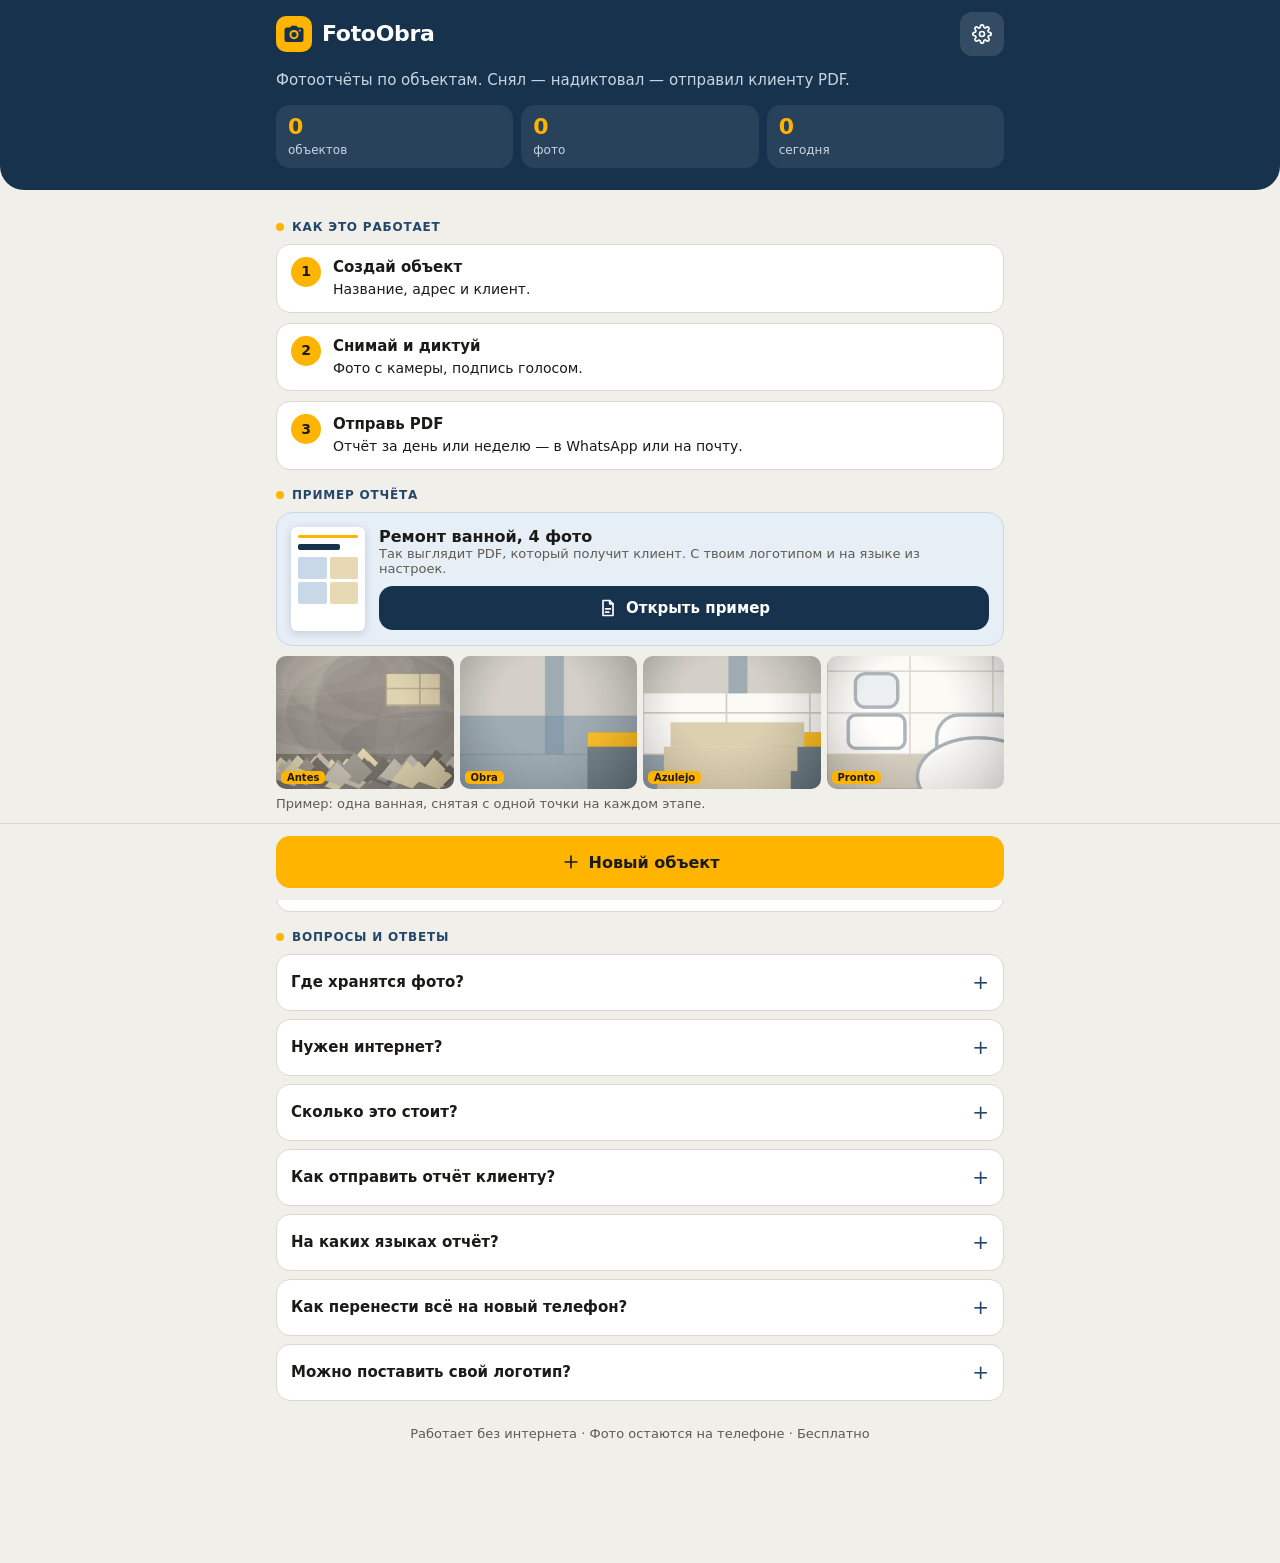
==== index.html @ d9e2152b "Refresh colors, new icon, home help sections, English report - Navy + amber palette; navy header on " ====
<!doctype html>
<html lang="ru">
<head>
<meta charset="utf-8">
<meta name="viewport" content="width=device-width, initial-scale=1, viewport-fit=cover">
<meta name="theme-color" content="#17324D">
<meta name="color-scheme" content="light">
<meta name="apple-mobile-web-app-capable" content="yes">
<meta name="mobile-web-app-capable" content="yes">
<meta name="apple-mobile-web-app-status-bar-style" content="black-translucent">
<meta name="apple-mobile-web-app-title" content="FotoObra">
<link rel="manifest" href="manifest.webmanifest">
<link rel="apple-touch-icon" href="icon-180.png">
<link rel="icon" href="icon-192.png">
<title>FotoObra</title>
<style>
:root{--bg:#F1EFEA;--card:#FFFFFF;--ink:#1B1A17;--muted:#5E5A52;--line:#DDD8CE;--brand:#17324D;--brand2:#22476B;--accent:#FFB400;--accent-ink:#1B1A17;--soft:#FFF4D6;--sky:#E6EEF6;--edge:#B5AD9E}
*{box-sizing:border-box;-webkit-tap-highlight-color:transparent}
html,body{margin:0;background:var(--bg);color:var(--ink);font-family:-apple-system,BlinkMacSystemFont,"Segoe UI",system-ui,sans-serif;-webkit-text-size-adjust:100%}
button{font:inherit;color:inherit;cursor:pointer}
svg{flex-shrink:0}
.top{position:sticky;top:0;z-index:5;background:var(--brand);color:#fff;padding:calc(env(safe-area-inset-top) + 12px) 16px 12px;margin-bottom:12px}
.top-in{display:flex;align-items:center;gap:10px;max-width:728px;margin:0 auto}
.top .icon-btn{background:rgba(255,255,255,.12);color:#fff}
.top .sub{color:#C9D6E3}
.top.flat{margin-bottom:0}
.grow{flex:1;min-width:0}
.logo{width:36px;height:36px;border-radius:10px;background:var(--accent);color:var(--brand);display:flex;align-items:center;justify-content:center}
.icon-btn{width:44px;height:44px;border-radius:12px;border:none;background:var(--card);display:flex;align-items:center;justify-content:center;flex-shrink:0}
.title{font-weight:800;font-size:22px;letter-spacing:-.3px;line-height:1.15;overflow:hidden;text-overflow:ellipsis;white-space:nowrap}
.sub{display:block;font-size:13px;color:var(--muted);overflow:hidden;text-overflow:ellipsis;white-space:nowrap}
.wrap{padding:4px 16px calc(120px + env(safe-area-inset-bottom));max-width:760px;margin:0 auto}
.proj{display:flex;gap:14px;align-items:center;width:100%;padding:12px;background:var(--card);border:1px solid var(--line);border-radius:16px;margin-bottom:12px;text-align:left}
.proj img,.noimg{width:64px;height:64px;border-radius:12px;object-fit:cover;flex-shrink:0;background:var(--sky);display:flex;align-items:center;justify-content:center;color:var(--brand2)}
.pname{display:block;font-size:17px;font-weight:700;margin-bottom:2px;overflow:hidden;text-overflow:ellipsis;white-space:nowrap}
.empty{text-align:center;padding:48px 16px;color:var(--muted);line-height:1.5}
.empty b{display:block;color:var(--ink);font-size:18px;margin-bottom:6px}
.bar{position:fixed;left:0;right:0;bottom:0;z-index:6;background:var(--bg);border-top:1px solid var(--line);padding:12px 16px calc(12px + env(safe-area-inset-bottom))}
.bar-in{display:flex;gap:10px;max-width:728px;margin:0 auto}
.btn{height:52px;border-radius:14px;border:none;font-size:16px;font-weight:600;display:flex;align-items:center;justify-content:center;gap:8px;padding:0 14px;flex:1;white-space:nowrap}
.btn.primary{background:var(--accent);color:var(--accent-ink)}
.btn.dark{background:var(--brand);color:#fff}
.btn.ghost{background:transparent;border:1.5px solid var(--edge)}
.btn.danger{background:transparent;border:1.5px solid #DC2626;color:#B91C1C}
.btn.sq{flex:0 0 52px;padding:0}
.btn:disabled{opacity:.5}
.group-label{display:flex;align-items:center;gap:8px;font-size:12px;font-weight:700;letter-spacing:.8px;text-transform:uppercase;color:var(--brand2);margin:18px 0 10px}
.group-label::before{content:"";width:8px;height:8px;border-radius:50%;background:var(--accent)}
.grid{display:grid;grid-template-columns:repeat(2,minmax(0,1fr));gap:10px}
@media(min-width:600px){.grid{grid-template-columns:repeat(3,minmax(0,1fr))}}
.ph{position:relative;display:flex;flex-direction:column;padding:0;text-align:left;background:var(--card);border:1px solid var(--line);border-radius:14px;overflow:hidden}
.ph img{width:100%;aspect-ratio:4/3;object-fit:cover;display:block;background:#CFC8BB}
.ph .cap{padding:8px 10px 0;margin-bottom:10px;font-size:13px;line-height:1.35;display:-webkit-box;-webkit-line-clamp:3;-webkit-box-orient:vertical;overflow:hidden}
.ph .cap.none{color:var(--muted)}
.time{position:absolute;left:8px;top:8px;font-size:11px;font-weight:600;padding:2px 7px;border-radius:6px;background:rgba(23,50,77,.85);color:#fff}
.pick .tick{position:absolute;right:8px;top:8px;width:28px;height:28px;border-radius:50%;background:var(--accent);color:var(--accent-ink);display:flex;align-items:center;justify-content:center;border:2px solid #fff}
.pick.off img{opacity:.35}
.pick.off .tick{background:rgba(255,255,255,.92);color:transparent;border-color:var(--edge)}
.field{display:flex;flex-direction:column;gap:6px;margin-bottom:14px}
label{font-size:13px;font-weight:600;color:var(--muted)}
input[type=text],input[type=date],textarea,select{font:inherit;font-size:16px;padding:12px 14px;border-radius:12px;border:1px solid var(--line);background:var(--card);color:var(--ink);width:100%;-webkit-appearance:none;appearance:none}
textarea{min-height:92px;resize:vertical;line-height:1.4}
.row{display:flex;gap:8px;align-items:flex-start}
.row>.field{flex:1}
.mic{width:52px;height:52px;border:1.5px solid var(--edge);background:var(--card)}
.mic.rec{background:#DC2626;border-color:#DC2626;color:#fff}
.hint{font-size:13px;color:var(--muted);margin:0;line-height:1.4}
.chips{display:flex;gap:8px;flex-wrap:wrap;margin-bottom:14px}
.chip{height:40px;padding:0 14px;border-radius:999px;border:1.5px solid var(--edge);background:transparent;font-size:14px;font-weight:600}
.chip.on{background:var(--brand);border-color:var(--brand);color:#fff}
.preview-img{width:100%;max-height:52vh;object-fit:contain;border-radius:14px;background:#2B2926;display:block;margin-bottom:16px}
.done{margin-top:16px;padding:14px;border-radius:14px;background:#E7F5E4;font-weight:600;display:flex;gap:8px;align-items:center}
.section{margin-top:30px;padding-top:20px;border-top:1px solid var(--line)}
h2{font-size:18px;margin:0 0 10px}
.logo-prev{max-height:64px;max-width:220px;display:block;margin:4px 0 10px;background:#fff;border-radius:8px;padding:6px;border:1px solid var(--line)}
.btn-row{display:flex;gap:10px;flex-wrap:wrap;margin-bottom:10px}
.btn-row .btn{flex:1 1 150px}
.toast{position:fixed;left:50%;bottom:calc(96px + env(safe-area-inset-bottom));transform:translateX(-50%);background:var(--ink);color:#fff;padding:10px 16px;border-radius:999px;font-size:14px;font-weight:500;z-index:30;opacity:0;transition:opacity .2s;pointer-events:none;max-width:90vw;text-align:center}
.toast.show{opacity:1}
.card{background:var(--card);border:1px solid var(--line);border-radius:14px;padding:14px;margin-bottom:12px;line-height:1.45;font-size:14px}
.card.note{background:var(--soft);border-color:#F2DA94}
.proj{border-left:4px solid var(--accent)}
.hero-band{background:var(--brand);color:#fff;padding:2px 16px 22px;border-radius:0 0 24px 24px;margin-bottom:8px}
.hero-band-in{max-width:728px;margin:0 auto}
.hero-band p{margin:0 0 14px;color:#C9D6E3;font-size:15px;line-height:1.4}
.stats{display:grid;grid-template-columns:repeat(3,minmax(0,1fr));gap:8px}
.stat{background:rgba(255,255,255,.08);border-radius:14px;padding:10px 12px}
.stat b{display:block;font-size:22px;font-weight:800;color:var(--accent);line-height:1.1}
.stat span{font-size:12px;color:#C9D6E3}
.steps{display:grid;gap:10px;margin-bottom:6px}
.step{display:flex;gap:12px;align-items:flex-start;background:var(--card);border:1px solid var(--line);border-radius:14px;padding:12px 14px;font-size:14px;line-height:1.4}
.step i{font-style:normal;flex:0 0 30px;height:30px;border-radius:50%;background:var(--accent);color:var(--accent-ink);font-weight:800;display:flex;align-items:center;justify-content:center}
.step b{display:block;font-size:15px;margin-bottom:2px}
.sample{display:flex;gap:14px;align-items:center;background:var(--sky);border:1px solid #C9D8E8;border-radius:16px;padding:14px;margin-bottom:10px}
.sample-page{flex:0 0 74px;height:104px;border-radius:6px;background:#fff;box-shadow:0 2px 8px rgba(23,50,77,.18);padding:8px 7px;display:flex;flex-direction:column;gap:4px}
.sample-page .l{height:3px;background:var(--accent);border-radius:2px;margin-bottom:2px}
.sample-page .t{height:6px;width:70%;background:var(--brand);border-radius:2px}
.sample-page .g{display:grid;grid-template-columns:1fr 1fr;gap:3px;margin-top:3px}
.sample-page .g span{height:22px;border-radius:2px;background:#C9D8E8}
.sample-page .g span:nth-child(2n){background:#E8D9B5}
.sample .btn{height:44px;font-size:15px}
.sample .btn.sq{flex:0 0 44px}
#sampleBtns{display:flex;gap:8px;margin-top:10px}
details.qa{background:var(--card);border:1px solid var(--line);border-radius:14px;margin-bottom:8px;font-size:14px;line-height:1.45}
details.qa summary{list-style:none;cursor:pointer;padding:13px 14px;font-weight:700;font-size:15px;display:flex;gap:10px;align-items:center}
details.qa summary::-webkit-details-marker{display:none}
details.qa summary::after{content:"+";margin-left:auto;font-size:20px;font-weight:500;color:var(--brand2)}
details.qa[open] summary::after{content:"–"}
details.qa .a{padding:0 14px 14px;color:#3D3A34}
details.qa ul{margin:0;padding-left:18px}
details.qa li{margin-bottom:6px}
.tag{display:inline-block;font-size:11px;font-weight:700;padding:2px 8px;border-radius:999px;background:var(--soft);color:#8A5A00;margin-left:6px;vertical-align:middle}
.strip{display:grid;grid-template-columns:repeat(4,minmax(0,1fr));gap:6px;margin-bottom:8px}
.strip figure{margin:0;position:relative}
.strip img{width:100%;aspect-ratio:4/3;object-fit:cover;border-radius:10px;display:block}
.strip figcaption{position:absolute;left:5px;bottom:5px;font-size:10px;font-weight:700;padding:1px 6px;border-radius:5px;background:var(--accent);color:var(--accent-ink)}
.trust{display:flex;flex-wrap:wrap;gap:8px}
.trust span{padding:8px 12px;border-radius:10px;background:var(--card);border:1px solid var(--line);font-weight:700;font-size:14px;color:var(--brand)}
</style>
</head>
<body>
<div id="app"></div>
<input type="file" id="camIn" accept="image/*" capture="environment" hidden>
<input type="file" id="galIn" accept="image/*" multiple hidden>
<input type="file" id="logoIn" accept="image/*" hidden>
<input type="file" id="backupIn" accept=".json,application/json" hidden>
<script>
'use strict';
/* ---------- helpers ---------- */
const $ = s => document.querySelector(s);
const app = $('#app');
const esc = s => String(s ?? '').replace(/[&<>"']/g, c => ({'&':'&amp;','<':'&lt;','>':'&gt;','"':'&quot;',"'":'&#39;'}[c]));
const uid = () => Date.now().toString(36) + Math.random().toString(36).slice(2, 8);
const pad = n => String(n).padStart(2, '0');
const dayKey = ts => { const d = new Date(ts); return d.getFullYear() + '-' + pad(d.getMonth() + 1) + '-' + pad(d.getDate()); };
const fmtDate = ts => { const d = new Date(ts); return pad(d.getDate()) + '.' + pad(d.getMonth() + 1) + '.' + d.getFullYear(); };
const fmtTime = ts => { const d = new Date(ts); return pad(d.getHours()) + ':' + pad(d.getMinutes()); };
const startOfDay = ts => { const d = new Date(ts); d.setHours(0, 0, 0, 0); return d.getTime(); };
const DAY = 86400000;
function relDay(ts) {
  const t = startOfDay(Date.now()), d = startOfDay(ts);
  if (d === t) return 'сегодня';
  if (d === t - DAY) return 'вчера';
  return fmtDate(ts);
}
const mb = n => (n / 1048576).toFixed(n < 10485760 ? 1 : 0) + ' МБ';
const slug = s => String(s).normalize('NFD').replace(/[̀-ͯ]/g, '').replace(/[^A-Za-z0-9А-Яа-яЁёІіЇїЄєҐґ]+/g, '_').replace(/^_|_$/g, '').slice(0, 40) || 'obra';

const I = (d, w = 20) => `<svg width="${w}" height="${w}" viewBox="0 0 24 24" fill="none" stroke="currentColor" stroke-width="2" stroke-linecap="round" stroke-linejoin="round" aria-hidden="true">${d}</svg>`;
const ICON = {
  camera: I('<path d="M4 8h3l2-3h6l2 3h3v11H4z"/><circle cx="12" cy="13" r="3.5"/>'),
  gallery: I('<rect x="3" y="5" width="18" height="14" rx="2"/><circle cx="9" cy="10" r="1.8"/><path d="M21 16l-5-5-8 8"/>'),
  back: I('<path d="M15 6l-6 6 6 6"/>'),
  close: I('<path d="M6 6l12 12M18 6L6 18"/>'),
  gear: I('<circle cx="12" cy="12" r="3"/><path d="M19.4 15a1.7 1.7 0 0 0 .3 1.8l.1.1a2 2 0 1 1-2.8 2.8l-.1-.1a1.7 1.7 0 0 0-1.8-.3 1.7 1.7 0 0 0-1 1.5V21a2 2 0 1 1-4 0v-.1a1.7 1.7 0 0 0-1.1-1.5 1.7 1.7 0 0 0-1.8.3l-.1.1a2 2 0 1 1-2.8-2.8l.1-.1a1.7 1.7 0 0 0 .3-1.8 1.7 1.7 0 0 0-1.5-1H3a2 2 0 1 1 0-4h.1a1.7 1.7 0 0 0 1.5-1.1 1.7 1.7 0 0 0-.3-1.8l-.1-.1a2 2 0 1 1 2.8-2.8l.1.1a1.7 1.7 0 0 0 1.8.3H9a1.7 1.7 0 0 0 1-1.5V3a2 2 0 1 1 4 0v.1a1.7 1.7 0 0 0 1 1.5 1.7 1.7 0 0 0 1.8-.3l.1-.1a2 2 0 1 1 2.8 2.8l-.1.1a1.7 1.7 0 0 0-.3 1.8V9a1.7 1.7 0 0 0 1.5 1H21a2 2 0 1 1 0 4h-.1a1.7 1.7 0 0 0-1.5 1z"/>'),
  file: I('<path d="M14 3H6v18h12V7z"/><path d="M14 3v4h4"/><path d="M9 13h6M9 17h4"/>'),
  mic: I('<rect x="9" y="3" width="6" height="11" rx="3"/><path d="M5 11a7 7 0 0 0 14 0"/><path d="M12 18v3"/>', 22),
  plus: I('<path d="M12 5v14M5 12h14"/>'),
  pencil: I('<path d="M4 20h4L19 9l-4-4L4 16z"/>'),
  trash: I('<path d="M4 7h16M9 7V4h6v3M6 7l1 13h10l1-13"/>'),
  check: I('<path d="M5 12l5 5 9-10"/>', 16),
  share: I('<path d="M12 3v12M7 8l5-5 5 5"/><path d="M5 13v7h14v-7"/>'),
  download: I('<path d="M12 3v12M7 10l5 5 5-5"/><path d="M5 21h14"/>'),
  home: I('<path d="M3 21h18"/><path d="M5 21V10l7-5 7 5v11"/><path d="M10 21v-6h4v6"/>', 24),
  chev: I('<path d="M9 6l6 6-6 6"/>', 18),
  brand: `<svg width="24" height="24" viewBox="0 0 24 24" aria-hidden="true"><path d="M8.2 5.5 9.4 3.8h5.2l1.2 1.7H19a2.5 2.5 0 0 1 2.5 2.5v9.5A2.5 2.5 0 0 1 19 20H5a2.5 2.5 0 0 1-2.5-2.5V8A2.5 2.5 0 0 1 5 5.5z" fill="currentColor"/><circle cx="12" cy="12.6" r="4.6" fill="#FFB400"/><circle cx="12" cy="12.6" r="2.6" fill="currentColor"/><circle cx="17.8" cy="8.6" r="1" fill="#FFB400"/></svg>`
};

let toastT;
function toast(msg) {
  let t = $('.toast');
  if (!t) { t = document.createElement('div'); t.className = 'toast'; t.setAttribute('role', 'status'); document.body.appendChild(t); }
  t.textContent = msg; t.classList.add('show');
  clearTimeout(toastT); toastT = setTimeout(() => t.classList.remove('show'), 2600);
}

/* ---------- storage (IndexedDB, only on this phone) ---------- */
let dbp;
function db() {
  if (!dbp) dbp = new Promise((res, rej) => {
    const r = indexedDB.open('fotoobra', 1);
    r.onupgradeneeded = () => {
      const d = r.result;
      d.createObjectStore('projects', { keyPath: 'id' });
      d.createObjectStore('photos', { keyPath: 'id' }).createIndex('projectId', 'projectId');
      d.createObjectStore('blobs', { keyPath: 'id' });
      d.createObjectStore('kv', { keyPath: 'k' });
    };
    r.onsuccess = () => res(r.result);
    r.onerror = () => rej(r.error);
  });
  return dbp;
}
async function tx(stores, mode, fn) {
  const d = await db();
  return new Promise((res, rej) => {
    const t = d.transaction(stores, mode);
    let out;
    const r = fn(t);
    if (r && 'onsuccess' in r) r.onsuccess = () => { out = r.result; };
    t.oncomplete = () => res(out);
    t.onerror = () => rej(t.error);
    t.onabort = () => rej(t.error || new Error('abort'));
  });
}
const getAll = s => tx(s, 'readonly', t => t.objectStore(s).getAll());
const get = (s, k) => tx(s, 'readonly', t => t.objectStore(s).get(k));
const put = (s, v) => tx(s, 'readwrite', t => t.objectStore(s).put(v));
const byProject = pid => tx('photos', 'readonly', t => t.objectStore('photos').index('projectId').getAll(pid));

const DEFAULTS = { k: 'settings', company: '', line2: '', person: '', logo: null, pdfLang: 'pt', voiceLang: 'ru-RU' };
let settings = { ...DEFAULTS };

const urlCache = new Map();
function thumbUrl(ph) {
  if (!urlCache.has(ph.id)) urlCache.set(ph.id, URL.createObjectURL(new Blob([ph.thumb.buf], { type: ph.thumb.type })));
  return urlCache.get(ph.id);
}
function dropUrl(id) { if (urlCache.has(id)) { URL.revokeObjectURL(urlCache.get(id)); urlCache.delete(id); } }

/* ---------- images ---------- */
async function loadImg(blob) {
  const url = URL.createObjectURL(blob);
  const img = new Image();
  img.src = url;
  try { await img.decode(); } catch (e) { await new Promise((ok, bad) => { img.onload = ok; img.onerror = bad; }); }
  URL.revokeObjectURL(url);
  return img;
}
async function resize(img, max, q, type = 'image/jpeg') {
  let w = img.naturalWidth, h = img.naturalHeight;
  const k = Math.min(1, max / Math.max(w, h));
  w = Math.round(w * k); h = Math.round(h * k);
  const c = document.createElement('canvas'); c.width = w; c.height = h;
  const x = c.getContext('2d');
  if (type === 'image/jpeg') { x.fillStyle = '#fff'; x.fillRect(0, 0, w, h); }
  x.drawImage(img, 0, 0, w, h);
  const b = await new Promise(r => c.toBlob(r, type, q));
  return { buf: await b.arrayBuffer(), type, w, h };
}

/* ---------- voice ---------- */
const SR = window.SpeechRecognition || window.webkitSpeechRecognition;
let rec = null;
const micBtn = id => SR ? `<button class="icon-btn mic" data-act="mic" data-for="${id}" aria-label="Надиктовать">${ICON.mic}</button>` : '';
const micHint = () => SR ? 'Нажми микрофон и скажи, что сделано.' : 'Можно надиктовать через микрофон на клавиатуре.';
function stopMic() { if (rec) { try { rec.stop(); } catch (e) {} } }
function toggleMic(btn) {
  if (rec) { stopMic(); return; }
  const ta = document.getElementById(btn.dataset.for);
  const base = ta.value.trim() ? ta.value.trim() + ' ' : '';
  let fin = '';
  rec = new SR();
  rec.lang = settings.voiceLang; rec.interimResults = true; rec.continuous = false;
  rec.onresult = e => {
    let interim = '';
    for (let i = e.resultIndex; i < e.results.length; i++) {
      const r = e.results[i];
      if (r.isFinal) fin += r[0].transcript; else interim += r[0].transcript;
    }
    ta.value = base + fin + interim;
    ta.dispatchEvent(new Event('input', { bubbles: true }));
  };
  rec.onerror = e => { if (e.error !== 'aborted' && e.error !== 'no-speech') toast('Микрофон: ' + e.error); };
  rec.onend = () => { rec = null; btn.classList.remove('rec'); };
  btn.classList.add('rec');
  try { rec.start(); } catch (e) { rec = null; btn.classList.remove('rec'); toast('Микрофон недоступен'); }
}

/* ---------- navigation ---------- */
const S = { view: 'home', pid: null, photoId: null, queue: [], qi: 0, report: null, backupFile: null };
const VIEWS = {};
async function render(v) { stopMic(); S.view = v; await VIEWS[v](); }
function go(v, p = {}) {
  Object.assign(S, p);
  history.pushState({ v, pid: S.pid, photoId: S.photoId }, '');
  window.scrollTo(0, 0);
  render(v);
}
function replace(v, p = {}) {
  Object.assign(S, p);
  history.replaceState({ v, pid: S.pid, photoId: S.photoId }, '');
  window.scrollTo(0, 0);
  render(v);
}
window.addEventListener('popstate', e => {
  const st = e.state || { v: 'home' };
  S.pid = st.pid ?? null; S.photoId = st.photoId ?? null;
  render(st.v);
});
const topBar = (title, sub, left = 'back', right = '', cls = '') => `
<header class="top ${cls}"><div class="top-in">
  ${left === 'back' ? `<button class="icon-btn" data-act="back" aria-label="Назад">${ICON.back}</button>` : left === 'close' ? `<button class="icon-btn" data-act="back" aria-label="Отмена">${ICON.close}</button>` : left}
  <div class="grow"><div class="title">${esc(title)}</div>${sub ? `<span class="sub">${esc(sub)}</span>` : ''}</div>${right}
</div></header>`;
const bar = inner => `<div class="bar"><div class="bar-in" id="barIn">${inner}</div></div>`;

/* ---------- views ---------- */
/* Companies that agreed to be listed on the home screen. Empty = section hidden. */
const TRUSTED = [];
const TIPS = [
  ['Одна точка — до, во время, после', 'Снимай одно и то же место с одного ракурса на каждом этапе. Клиент сразу видит разницу.'],
  ['Общий план + деталь', 'Сначала вся комната или стена, потом крупно узел: стык, угол, розетку.'],
  ['Скрытые работы — до закрытия', 'Трубы, проводку, гидроизоляцию снимай, пока их не закрыли. Положи рулетку для масштаба.'],
  ['Свет', 'Включи свет в помещении, не снимай против окна. Протри объектив от пыли.'],
  ['Держи телефон горизонтально', 'Такие фото лучше смотрятся в PDF и на экране у клиента.'],
  ['Подпись: что, где, сколько', 'Например: «2-й этаж, ванная: плитка на стенах, 14 м²». Удобно надиктовать голосом.']
];
const FAQ = [
  ['Где хранятся фото?', 'Только на твоём телефоне. Никуда не загружаются, никто, кроме тебя, их не видит.'],
  ['Нужен интернет?', 'Нет. После первого открытия приложение работает офлайн. Интернет нужен только чтобы отправить PDF.'],
  ['Сколько это стоит?', 'Бесплатно. Без аккаунта и без подписки.'],
  ['Как отправить отчёт клиенту?', 'Объект → «Отчёт» → выбери период → «Создать PDF» → «Отправить». Откроется WhatsApp, почта или Drive.'],
  ['На каких языках отчёт?', 'Português, English, Русский, Українська. Меняется в настройках.'],
  ['Как перенести всё на новый телефон?', 'Настройки → «Сделать копию». Сохрани файл в Drive, на новом телефоне — «Восстановить».'],
  ['Можно поставить свой логотип?', 'Да. Настройки → «Логотип». Он будет в шапке каждого отчёта вместе с названием фирмы.']
];
const qa = (q, a, open = false) => `<details class="qa" ${open ? 'open' : ''}><summary>${esc(q)}</summary><div class="a">${a}</div></details>`;

VIEWS.home = async () => {
  const [projects, photos] = await Promise.all([getAll('projects'), getAll('photos')]);
  const st = {};
  const today = startOfDay(Date.now());
  let todayN = 0;
  for (const ph of photos) {
    const s = st[ph.projectId] || (st[ph.projectId] = { n: 0, last: 0, thumb: null });
    s.n++; if (ph.ts >= s.last) { s.last = ph.ts; s.thumb = ph; }
    if (ph.ts >= today) todayN++;
  }
  projects.sort((a, b) => (st[b.id]?.last || b.created) - (st[a.id]?.last || a.created));
  const steps = [['Создай объект', 'Название, адрес и клиент.'], ['Снимай и диктуй', 'Фото с камеры, подпись голосом.'], ['Отправь PDF', 'Отчёт за день или неделю — в WhatsApp или на почту.']];
  app.innerHTML = topBar('FotoObra', '', `<div class="logo">${ICON.brand}</div>`, `<button class="icon-btn" data-act="settings" aria-label="Настройки">${ICON.gear}</button>`, 'flat') + `
<div class="hero-band"><div class="hero-band-in">
  <p>Фотоотчёты по объектам. Снял — надиктовал — отправил клиенту PDF.</p>
  <div class="stats"><div class="stat"><b>${projects.length}</b><span>объектов</span></div><div class="stat"><b>${photos.length}</b><span>фото</span></div><div class="stat"><b>${todayN}</b><span>сегодня</span></div></div>
</div></div>
<main class="wrap">
${projects.length ? `<div class="group-label">Мои объекты</div>` + projects.map(p => {
    const s = st[p.id];
    return `<button class="proj" data-act="open" data-id="${p.id}">
      ${s ? `<img src="${thumbUrl(s.thumb)}" alt="">` : `<span class="noimg">${ICON.home}</span>`}
      <span class="grow"><span class="pname">${esc(p.name)}</span>${p.addr ? `<span class="sub">${esc(p.addr)}</span>` : ''}<span class="sub">${s ? s.n + ' фото · ' + relDay(s.last) : 'Пока без фото'}</span></span>${ICON.chev}</button>`;
  }).join('') : `<div class="group-label">Как это работает</div><div class="steps">${steps.map(([t, d], i) => `<div class="step"><i>${i + 1}</i><span><b>${t}</b>${d}</span></div>`).join('')}</div>`}

  <div class="group-label">Пример отчёта</div>
  <div class="sample">
    <div class="sample-page" aria-hidden="true"><div class="l"></div><div class="t"></div><div class="g"><span></span><span></span><span></span><span></span></div></div>
    <div class="grow"><b>Ремонт ванной, 4 фото</b><span class="sub" style="white-space:normal">Так выглядит PDF, который получит клиент. С твоим логотипом и на языке из настроек.</span>
      <div id="sampleBtns"><button class="btn dark" data-act="sample">${ICON.file} Открыть пример</button></div></div>
  </div>

  <div class="strip">${sampleThumbs().map((u, i) => `<figure><img src="${u}" alt=""><figcaption>${esc((SAMPLE[settings.pdfLang] || SAMPLE.ru).stages[i])}</figcaption></figure>`).join('')}</div>
  <p class="hint" style="margin:-2px 0 0">Пример: одна ванная, снятая с одной точки на каждом этапе.</p>

  <div class="group-label">Советы по съёмке</div>
  ${qa('Как снимать, чтобы отчёт выглядел профессионально', `<ul>${TIPS.map(([t, d]) => `<li><b>${t}.</b> ${d}</li>`).join('')}</ul>`)}

  <div class="group-label">Вопросы и ответы</div>
  ${FAQ.map(([q, a]) => qa(q, esc(a))).join('')}

  ${TRUSTED.length ? `<div class="group-label">Работают с FotoObra</div><div class="trust">${TRUSTED.map(n => `<span>${esc(n)}</span>`).join('')}</div>` : ''}
  <p class="hint" style="margin-top:24px;text-align:center">Работает без интернета · Фото остаются на телефоне · Бесплатно</p>
</main>` + bar(`<button class="btn primary" data-act="newProject">${ICON.plus} Новый объект</button>`);
};

VIEWS.projectForm = async () => {
  const p = S.pid ? await get('projects', S.pid) : null;
  app.innerHTML = topBar(p ? 'Изменить объект' : 'Новый объект', '', 'close') + `
<main class="wrap">
  <div class="field"><label for="pfName">Название</label><input type="text" id="pfName" value="${esc(p?.name)}" placeholder="Например: Moradia Estoril" autocomplete="off"></div>
  <div class="field"><label for="pfAddr">Адрес</label><input type="text" id="pfAddr" value="${esc(p?.addr)}" placeholder="Улица, город" autocomplete="off"></div>
  <div class="field"><label for="pfClient">Клиент</label><input type="text" id="pfClient" value="${esc(p?.client)}" placeholder="Имя или компания" autocomplete="off"></div>
  ${p ? `<div class="section"><button class="btn danger" data-act="deleteProject">${ICON.trash} Удалить объект и все фото</button></div>` : ''}
</main>` + bar(`<button class="btn primary" data-act="saveProject">${ICON.check} Сохранить</button>`);
  if (!p) setTimeout(() => $('#pfName')?.focus(), 50);
};

VIEWS.project = async () => {
  const p = await get('projects', S.pid);
  if (!p) return replace('home', { pid: null });
  const photos = (await byProject(p.id)).sort((a, b) => b.ts - a.ts);
  const groups = [];
  for (const ph of photos) {
    const k = dayKey(ph.ts);
    if (!groups.length || groups[groups.length - 1].k !== k) groups.push({ k, ts: ph.ts, items: [] });
    groups[groups.length - 1].items.push(ph);
  }
  const label = ts => { const r = relDay(ts); return r === 'сегодня' ? 'Сегодня' : r === 'вчера' ? 'Вчера' : r; };
  app.innerHTML = topBar(p.name, [p.addr, photos.length + ' фото'].filter(Boolean).join(' · '), 'back', `<button class="icon-btn" data-act="editProject" aria-label="Изменить объект">${ICON.pencil}</button>`) + `
<main class="wrap">
${photos.length ? groups.map(g => `<div class="group-label">${esc(label(g.ts))}</div><div class="grid">${g.items.map(ph => `
  <button class="ph" data-act="photo" data-id="${ph.id}"><img src="${thumbUrl(ph)}" alt="" loading="lazy"><span class="time">${fmtTime(ph.ts)}</span>
  <span class="cap ${ph.caption ? '' : 'none'}">${esc(ph.caption || 'Без подписи')}</span></button>`).join('')}</div>`).join('')
    : `<div class="empty"><b>Фото пока нет</b>Нажми «Снять», сфотографируй работу и надиктуй, что сделано.</div>`}
</main>` + bar(`
  <button class="btn primary" data-act="cam">${ICON.camera} Снять</button>
  <button class="btn ghost sq" data-act="gal" aria-label="Добавить из галереи">${ICON.gallery}</button>
  <button class="btn dark" data-act="report">${ICON.file} Отчёт</button>`);
};

VIEWS.add = async () => {
  const f = S.queue[S.qi];
  if (!f) return replace('project');
  if (S.addUrl) URL.revokeObjectURL(S.addUrl);
  S.addUrl = URL.createObjectURL(f);
  const many = S.queue.length > 1;
  app.innerHTML = topBar('Новое фото', many ? `${S.qi + 1} из ${S.queue.length}` : '', 'close') + `
<main class="wrap">
  <img class="preview-img" src="${S.addUrl}" alt="Снятое фото">
  <div class="row"><div class="field"><label for="cap">Подпись</label><textarea id="cap" placeholder="Что сделано? Например: штукатурка во 2-й комнате готова"></textarea></div>${SR ? `<div style="padding-top:25px">${micBtn('cap')}</div>` : ''}</div>
  <p class="hint">${micHint()}</p>
</main>` + bar(`${many ? `<button class="btn ghost" data-act="skip">Пропустить</button>` : ''}<button class="btn primary" data-act="savePhoto">${ICON.check} Сохранить</button>`);
};

VIEWS.photo = async () => {
  const ph = await get('photos', S.photoId);
  if (!ph) return replace('project');
  const full = await get('blobs', ph.id);
  if (S.viewUrl) URL.revokeObjectURL(S.viewUrl);
  S.viewUrl = full ? URL.createObjectURL(new Blob([full.buf], { type: full.type })) : thumbUrl(ph);
  app.innerHTML = topBar(fmtDate(ph.ts) + ' · ' + fmtTime(ph.ts), '') + `
<main class="wrap">
  <img class="preview-img" src="${S.viewUrl}" alt="Фото">
  <div class="row"><div class="field"><label for="cap">Подпись</label><textarea id="cap">${esc(ph.caption)}</textarea></div>${SR ? `<div style="padding-top:25px">${micBtn('cap')}</div>` : ''}</div>
  <p class="hint">${micHint()}</p>
</main>` + bar(`<button class="btn danger sq" data-act="deletePhoto" aria-label="Удалить фото">${ICON.trash}</button><button class="btn primary" data-act="updatePhoto">${ICON.check} Сохранить</button>`);
};

function inRange(ts, R) {
  const t0 = startOfDay(Date.now());
  if (R.range === 'today') return ts >= t0;
  if (R.range === 'week') return ts >= t0 - 6 * DAY;
  if (R.range === 'custom') {
    const a = R.from ? new Date(R.from + 'T00:00').getTime() : 0;
    const b = R.to ? new Date(R.to + 'T00:00').getTime() + DAY : Infinity;
    return ts >= a && ts < b;
  }
  return true;
}
function reportBar() {
  const R = S.report;
  if (R.pdf) {
    const canShare = navigator.canShare && navigator.canShare({ files: [R.pdf] });
    return `${canShare ? `<button class="btn dark" data-act="sharePdf">${ICON.share} Отправить</button>` : ''}<button class="btn ghost" data-act="dlPdf">${ICON.download} Скачать</button>`;
  }
  return `<button class="btn primary" data-act="makePdf" ${R.selCount ? '' : 'disabled'}>${ICON.file} Создать PDF</button>`;
}
VIEWS.report = async () => {
  const p = await get('projects', S.pid);
  if (!p) return replace('home');
  if (!S.report || S.report.pid !== p.id) S.report = { pid: p.id, range: 'today', from: dayKey(Date.now() - 6 * DAY), to: dayKey(Date.now()), excluded: new Set(), summary: '', pdf: null };
  const R = S.report;
  const all = (await byProject(p.id)).sort((a, b) => a.ts - b.ts);
  const list = all.filter(x => inRange(x.ts, R));
  R.selCount = list.filter(x => !R.excluded.has(x.id)).length;
  const chip = (id, t) => `<button class="chip ${R.range === id ? 'on' : ''}" data-act="range" data-range="${id}" aria-pressed="${R.range === id}">${t}</button>`;
  app.innerHTML = topBar('Отчёт', p.name) + `
<main class="wrap">
  <div class="chips">${chip('today', 'Сегодня')}${chip('week', '7 дней')}${chip('all', 'Всё')}${chip('custom', 'Даты')}</div>
  ${R.range === 'custom' ? `<div class="row"><div class="field"><label for="dFrom">С</label><input type="date" id="dFrom" value="${R.from}"></div><div class="field"><label for="dTo">По</label><input type="date" id="dTo" value="${R.to}"></div></div>` : ''}
  <p class="hint" style="margin-bottom:12px">${list.length ? `В отчёте ${R.selCount} из ${list.length} фото. Нажми на фото, чтобы убрать или вернуть.` : 'За этот период фото нет.'}</p>
  <div class="grid">${list.map(x => {
    const off = R.excluded.has(x.id);
    return `<button class="ph pick ${off ? 'off' : ''}" data-act="pick" data-id="${x.id}" aria-pressed="${!off}"><img src="${thumbUrl(x)}" alt="" loading="lazy"><span class="time">${fmtDate(x.ts).slice(0, 5)} ${fmtTime(x.ts)}</span><span class="tick">${ICON.check}</span><span class="cap ${x.caption ? '' : 'none'}">${esc(x.caption || 'Без подписи')}</span></button>`;
  }).join('')}</div>
  <div class="row" style="margin-top:18px"><div class="field"><label for="summary">Кратко за период (по желанию)</label><textarea id="summary" placeholder="Например: закончили штукатурку, завтра начинаем плитку">${esc(R.summary)}</textarea></div>${SR ? `<div style="padding-top:25px">${micBtn('summary')}</div>` : ''}</div>
  ${R.pdf ? `<div class="done">${ICON.check} PDF готов: ${R.pdfPages} стр., ${mb(R.pdf.size)}</div>` : ''}
</main>` + bar(reportBar());
};

VIEWS.settings = async () => {
  const s = settings;
  let logoUrl = '';
  if (s.logo) { if (S.logoUrl) URL.revokeObjectURL(S.logoUrl); S.logoUrl = logoUrl = URL.createObjectURL(new Blob([s.logo.buf], { type: s.logo.type })); }
  let usage = '';
  try { if (navigator.storage?.estimate) { const e = await navigator.storage.estimate(); usage = 'Занято на телефоне: ' + mb(e.usage || 0) + '.'; } } catch (e) {}
  const standalone = matchMedia('(display-mode: standalone)').matches || navigator.standalone;
  const opt = (v, cur, t) => `<option value="${v}" ${v === cur ? 'selected' : ''}>${t}</option>`;
  app.innerHTML = topBar('Настройки', '') + `
<main class="wrap">
  ${standalone ? '' : `<div class="card note"><b>Установи на экран «Домой».</b> iPhone: Safari → «Поделиться» → «На экран Домой». Android: Chrome → меню ⋮ → «Добавить на гл. экран». Открывай приложение с иконки — так фото надёжнее сохраняются.</div>`}
  <h2>Для PDF-отчёта</h2>
  <div class="field"><label for="sCompany">Компания</label><input type="text" id="sCompany" value="${esc(s.company)}" placeholder="Название фирмы"></div>
  <div class="field"><label for="sLine2">Вторая строка</label><input type="text" id="sLine2" value="${esc(s.line2)}" placeholder="NIF, телефон, e-mail"></div>
  <div class="field"><label for="sPerson">Ответственный</label><input type="text" id="sPerson" value="${esc(s.person)}" placeholder="Твоё имя"></div>
  <div class="field"><label>Логотип</label>${logoUrl ? `<img class="logo-prev" src="${logoUrl}" alt="Логотип">` : ''}
    <div class="btn-row"><button class="btn ghost" data-act="logo">${ICON.gallery} ${s.logo ? 'Заменить' : 'Загрузить'}</button>${s.logo ? `<button class="btn ghost" data-act="logoDel">${ICON.trash} Убрать</button>` : ''}</div></div>
  <div class="row"><div class="field"><label for="sPdfLang">Язык отчёта</label><select id="sPdfLang">${opt('pt', s.pdfLang, 'Português')}${opt('ru', s.pdfLang, 'Русский')}${opt('uk', s.pdfLang, 'Українська')}${opt('en', s.pdfLang, 'English')}</select></div>
  <div class="field"><label for="sVoice">Язык диктовки</label><select id="sVoice">${opt('ru-RU', s.voiceLang, 'Русский')}${opt('pt-PT', s.voiceLang, 'Português')}${opt('uk-UA', s.voiceLang, 'Українська')}${opt('en-GB', s.voiceLang, 'English')}</select></div></div>
  <button class="btn primary" data-act="saveSettings" style="width:100%">${ICON.check} Сохранить настройки</button>

  <div class="section">
    <h2>Резервная копия</h2>
    <p class="hint" style="margin-bottom:12px">Всё хранится только в этом телефоне. Раз в неделю делай копию и сохраняй её в Google Drive или на компьютер. ${usage}</p>
    <div class="btn-row"><button class="btn dark" data-act="backup">${ICON.download} Сделать копию</button><button class="btn ghost" data-act="restore">${ICON.share} Восстановить</button></div>
    ${S.backupFile ? `<div class="done">${ICON.check} Копия готова, ${mb(S.backupFile.size)}</div><div class="btn-row" style="margin-top:10px">${navigator.canShare && navigator.canShare({ files: [S.backupFile] }) ? `<button class="btn dark" data-act="shareBackup">${ICON.share} Отправить / сохранить</button>` : ''}<button class="btn ghost" data-act="dlBackup">${ICON.download} Скачать</button></div>` : ''}
  </div>
  <p class="hint" style="margin-top:24px">FotoObra 1.0 · работает без интернета, без аккаунта и без подписки.</p>
</main>`;
};

/* ---------- PDF (drawn on canvas, packed without libraries) ---------- */
const LBL = {
  pt: { title: 'Relatório de obra', client: 'Cliente', period: 'Período', person: 'Responsável', date: 'Data', summary: 'Resumo', page: 'Página', of: 'de', file: 'Relatorio' },
  ru: { title: 'Отчёт по объекту', client: 'Клиент', period: 'Период', person: 'Ответственный', date: 'Дата', summary: 'Кратко', page: 'Страница', of: 'из', file: 'Otchet' },
  uk: { title: 'Звіт по об’єкту', client: 'Клієнт', period: 'Період', person: 'Відповідальний', date: 'Дата', summary: 'Коротко', page: 'Сторінка', of: 'з', file: 'Zvit' },
  en: { title: 'Site report', client: 'Client', period: 'Period', person: 'Responsible', date: 'Date', summary: 'Summary', page: 'Page', of: 'of', file: 'Report' }
};
function buildPdf(pages) {
  const enc = new TextEncoder(), parts = [], offs = [];
  let len = 0;
  const push = x => { const b = typeof x === 'string' ? enc.encode(x) : new Uint8Array(x); parts.push(b); len += b.length; };
  const obj = (id, body) => { offs[id] = len; push(id + ' 0 obj\n'); body(); push('\nendobj\n'); };
  const PW = 595.28, PH = 841.89, n = pages.length;
  push('%PDF-1.4\n%âãÏÓ\n');
  obj(1, () => push('<< /Type /Catalog /Pages 2 0 R >>'));
  obj(2, () => push(`<< /Type /Pages /Kids [${pages.map((_, i) => (3 + 3 * i) + ' 0 R').join(' ')}] /Count ${n} >>`));
  pages.forEach((p, i) => {
    const pid = 3 + 3 * i, cid = pid + 1, iid = pid + 2;
    obj(pid, () => push(`<< /Type /Page /Parent 2 0 R /MediaBox [0 0 ${PW} ${PH}] /Resources << /XObject << /Im0 ${iid} 0 R >> >> /Contents ${cid} 0 R >>`));
    const cs = `q ${PW} 0 0 ${PH} 0 0 cm /Im0 Do Q`;
    obj(cid, () => { push(`<< /Length ${cs.length} >>\nstream\n`); push(cs); push('\nendstream'); });
    obj(iid, () => { push(`<< /Type /XObject /Subtype /Image /Width ${p.w} /Height ${p.h} /ColorSpace /DeviceRGB /BitsPerComponent 8 /Filter /DCTDecode /Length ${p.buf.byteLength} >>\nstream\n`); push(p.buf); push('\nendstream'); });
  });
  const xref = len, total = 3 + 3 * n;
  let x = `xref\n0 ${total}\n0000000000 65535 f \n`;
  for (let i = 1; i < total; i++) x += String(offs[i]).padStart(10, '0') + ' 00000 n \n';
  push(x);
  push(`trailer\n<< /Size ${total} /Root 1 0 R >>\nstartxref\n${xref}\n%%EOF`);
  return new Blob(parts, { type: 'application/pdf' });
}
async function makeReportPdf(project, photos, summary, cfg = settings) {
  const L = LBL[cfg.pdfLang] || LBL.pt;
  const W = 1240, H = 1754, M = 90, ACC = '#FFB400', BRAND = '#17324D', INK = '#1B1A17', MUT = '#5E5A52';
  const F = (px, w = 400) => `${w} ${px}px -apple-system, BlinkMacSystemFont, "Segoe UI", Roboto, "Helvetica Neue", Arial, sans-serif`;
  const pages = [];
  let c, x, y;
  const newPage = () => {
    c = document.createElement('canvas'); c.width = W; c.height = H;
    x = c.getContext('2d'); x.fillStyle = '#fff'; x.fillRect(0, 0, W, H); x.textBaseline = 'alphabetic';
    pages.push(c); y = M;
    if (pages.length > 1) { x.fillStyle = MUT; x.font = F(22); x.fillText(clip(project.name + ' · ' + L.title, W - 2 * M), M, y + 22); y += 56; }
  };
  const clip = (t, maxW) => { t = String(t); if (x.measureText(t).width <= maxW) return t; while (t.length && x.measureText(t + '…').width > maxW) t = t.slice(0, -1); return t + '…'; };
  const wrap = (text, maxW, maxLines) => {
    const out = [];
    for (const para of String(text).split(/\n/)) {
      let line = '';
      for (const w of para.split(/\s+/).filter(Boolean)) {
        const t = line ? line + ' ' + w : w;
        if (x.measureText(t).width > maxW && line) { out.push(line); line = w; } else line = t;
      }
      if (line) out.push(line);
    }
    if (maxLines && out.length > maxLines) { const o = out.slice(0, maxLines); o[maxLines - 1] = clip(o[maxLines - 1] + '…', maxW); return o; }
    return out.map(l => clip(l, maxW));
  };
  newPage();
  /* header */
  let hx = M;
  if (cfg.logo) {
    try {
      const lg = await loadImg(new Blob([cfg.logo.buf], { type: cfg.logo.type }));
      const s = Math.min(96 / lg.naturalHeight, 240 / lg.naturalWidth);
      const lw = lg.naturalWidth * s, lh = lg.naturalHeight * s;
      x.drawImage(lg, hx, y + (96 - lh) / 2, lw, lh); hx += lw + 26;
    } catch (e) {}
  }
  const dateTxt = fmtDate(Date.now());
  x.font = F(28, 600); const dw = x.measureText(dateTxt).width;
  x.fillStyle = INK; x.font = F(30, 600); x.fillText(clip(cfg.company || '', W - M - hx - dw - 40), hx, y + 42);
  x.fillStyle = MUT; x.font = F(22); x.fillText(clip(cfg.line2 || '', W - M - hx - dw - 40), hx, y + 78);
  x.textAlign = 'right'; x.fillStyle = MUT; x.font = F(22); x.fillText(L.date, W - M, y + 38);
  x.fillStyle = INK; x.font = F(28, 600); x.fillText(dateTxt, W - M, y + 76); x.textAlign = 'left';
  y += 118; x.fillStyle = ACC; x.fillRect(M, y, W - 2 * M, 5); y += 50;
  x.fillStyle = BRAND; x.font = F(58, 800); x.fillText(L.title, M, y + 52); y += 84;
  x.fillStyle = '#3D3A34'; x.font = F(28); x.fillText(clip([project.name, project.addr].filter(Boolean).join(' · '), W - 2 * M), M, y + 28); y += 58;
  /* info boxes */
  const t0 = Math.min(...photos.map(p => p.ts)), t1 = Math.max(...photos.map(p => p.ts));
  const period = dayKey(t0) === dayKey(t1) ? fmtDate(t0) : fmtDate(t0) + ' – ' + fmtDate(t1);
  const boxes = [[L.client, project.client || '—'], [L.period, period], [L.person, cfg.person || '—']];
  const bw = (W - 2 * M - 2 * 24) / 3;
  boxes.forEach(([k, v], i) => {
    const bx = M + i * (bw + 24);
    x.fillStyle = '#EEF3F8'; x.fillRect(bx, y, bw, 104); x.fillStyle = ACC; x.fillRect(bx, y, 6, 104);
    x.fillStyle = MUT; x.font = F(20); x.fillText(k, bx + 22, y + 38);
    x.fillStyle = INK; x.font = F(26, 600); x.fillText(clip(v, bw - 44), bx + 22, y + 78);
  });
  y += 104 + 44;
  /* summary */
  if (summary.trim()) {
    x.fillStyle = MUT; x.font = F(20, 600); x.fillText(L.summary.toUpperCase(), M, y + 20); y += 40;
    x.fillStyle = INK; x.font = F(26);
    for (const line of wrap(summary.trim(), W - 2 * M, 8)) { x.fillText(line, M, y + 28); y += 40; }
    y += 30;
  }
  /* photos, 2 per row */
  const gap = 36, cw = (W - 2 * M - gap) / 2, ih = Math.round(cw * 0.66), capLines = 3, cellH = ih + 24 + capLines * 32 + 20;
  const bottom = H - M - 40;
  let col = 0;
  for (const ph of photos) {
    if (col === 0 && y + cellH > bottom) newPage();
    const cx = M + col * (cw + gap);
    x.fillStyle = '#F2EFEA'; x.fillRect(cx, y, cw, ih);
    try {
      const full = ph.full || await get('blobs', ph.id);
      const img = await loadImg(new Blob([full ? full.buf : ph.thumb.buf], { type: 'image/jpeg' }));
      const s = Math.min(cw / img.naturalWidth, ih / img.naturalHeight);
      const w = img.naturalWidth * s, h = img.naturalHeight * s;
      x.drawImage(img, cx + (cw - w) / 2, y + (ih - h) / 2, w, h);
    } catch (e) {}
    let ty = y + ih + 34;
    x.font = F(22, 700); x.fillStyle = INK;
    const stamp = fmtDate(ph.ts) + ' ' + fmtTime(ph.ts);
    x.fillText(stamp, cx, ty);
    x.font = F(22); x.fillStyle = '#3D3A34';
    for (const line of wrap(ph.caption || '', cw, capLines)) { ty += 32; x.fillText(line, cx, ty); }
    col++; if (col === 2) { col = 0; y += cellH; }
  }
  /* footers */
  pages.forEach((pg, i) => {
    const g = pg.getContext('2d');
    g.fillStyle = '#E5E0D6'; g.fillRect(M, H - M + 6, W - 2 * M, 2);
    g.fillStyle = MUT; g.font = F(20);
    g.fillText(cfg.company || 'FotoObra', M, H - M + 40);
    g.textAlign = 'right'; g.fillText(`${L.page} ${i + 1} ${L.of} ${pages.length}`, W - M, H - M + 40); g.textAlign = 'left';
  });
  const jpgs = [];
  for (const pg of pages) {
    const b = await new Promise(r => pg.toBlob(r, 'image/jpeg', 0.86));
    jpgs.push({ buf: await b.arrayBuffer(), w: W, h: H });
    pg.width = pg.height = 1;
  }
  const name = `${L.file}_${slug(project.name)}_${dayKey(Date.now())}.pdf`;
  return { file: new File([buildPdf(jpgs)], name, { type: 'application/pdf' }), pages: pages.length };
}

/* ---------- sample report (drawn photos, nothing stored) ---------- */
const SAMPLE = {
  ru: { stages: ['До', 'Работа', 'Плитка', 'Готово'], company: 'Ваша компания', line2: 'Телефон · e-mail', person: 'Ваше имя', summary: 'Ванная на 1-м этаже. Демонтаж, выравнивание стен, гидроизоляция и укладка плитки закончены. Сантехника установлена.',
    caps: ['Демонтаж старой плитки в ванной завершён', 'Выровняли стены, нанесли гидроизоляцию по углам и полу', 'Уложили плитку на стены, затирка завтра', 'Ванная готова: затирка, силикон, сантехника установлена'] },
  pt: { stages: ['Antes', 'Obra', 'Azulejo', 'Pronto'], company: 'A sua empresa', line2: 'Telefone · e-mail', person: 'O seu nome', summary: 'Casa de banho do r/c. Demolição, regularização das paredes, impermeabilização e assentamento de azulejo concluídos. Loiças instaladas.',
    caps: ['Demolição do azulejo antigo concluída', 'Paredes regularizadas, impermeabilização nos cantos e no chão', 'Azulejo assente nas paredes, betumação amanhã', 'Casa de banho pronta: betumação, silicone e loiças instaladas'] },
  uk: { stages: ['До', 'Роботи', 'Плитка', 'Готово'], company: 'Ваша компанія', line2: 'Телефон · e-mail', person: 'Ваше ім’я', summary: 'Ванна на 1-му поверсі. Демонтаж, вирівнювання стін, гідроізоляція та укладання плитки завершені. Сантехніку встановлено.',
    caps: ['Демонтаж старої плитки у ванній завершено', 'Вирівняли стіни, нанесли гідроізоляцію в кутах і на підлозі', 'Поклали плитку на стіни, затирка завтра', 'Ванна готова: затирка, силікон, сантехніку встановлено'] },
  en: { stages: ['Before', 'Prep', 'Tiling', 'Done'], company: 'Your company', line2: 'Phone · e-mail', person: 'Your name', summary: 'Ground floor bathroom. Strip-out, wall levelling, waterproofing and tiling finished. Fixtures installed.',
    caps: ['Old bathroom tiles removed', 'Walls levelled, waterproofing on corners and floor', 'Wall tiles laid, grouting tomorrow', 'Bathroom finished: grout, silicone, fixtures installed'] }
};
function drawDemo(stage, W = 1200, H = 900) {
  const c = document.createElement('canvas'); c.width = W; c.height = H;
  const x = c.getContext('2d');
  let seed = 7 + stage * 101;
  const rnd = () => (seed = (seed * 16807) % 2147483647) / 2147483647;
  const fy = H * 0.74; /* floor line */
  const wall = ['#9C978E', '#C9C6BF', '#C9C6BF', '#F4F2EE'][stage];
  x.fillStyle = wall; x.fillRect(0, 0, W, fy);
  x.fillStyle = ['#6E6A62', '#8A9BA8', '#8A9BA8', '#D8D2C6'][stage]; x.fillRect(0, fy, W, H - fy);
  const tiles = (x0, y0, x1, y1, s, col, grout) => {
    x.fillStyle = col; x.fillRect(x0, y0, x1 - x0, y1 - y0);
    x.strokeStyle = grout; x.lineWidth = 3;
    for (let gx = x0; gx <= x1; gx += s) { x.beginPath(); x.moveTo(gx, y0); x.lineTo(gx, y1); x.stroke(); }
    for (let gy = y1; gy >= y0; gy -= s * 0.5) { x.beginPath(); x.moveTo(x0, gy); x.lineTo(x1, gy); x.stroke(); }
  };
  if (stage === 0) {
    for (let i = 0; i < 18; i++) { x.fillStyle = `rgba(${rnd() > .5 ? '70,68,64' : '190,186,178'},${.08 + rnd() * .12})`; x.beginPath(); x.ellipse(rnd() * W, rnd() * fy, 60 + rnd() * 140, 40 + rnd() * 80, 0, 0, 7); x.fill(); }
    tiles(W * 0.62, fy * 0.18, W * 0.92, fy * 0.5, 60, '#D9CBA3', '#A89B78');
    for (let i = 0; i < 60; i++) { x.fillStyle = ['#8C877E', '#5A5650', '#B8B2A6', '#D9CBA3'][i % 4]; const px = rnd() * W, py = fy + 20 + rnd() * (H - fy - 40), r = 8 + rnd() * 26; x.beginPath(); x.moveTo(px, py - r); x.lineTo(px + r, py); x.lineTo(px + r * .3, py + r * .7); x.lineTo(px - r, py + r * .2); x.fill(); }
  }
  if (stage >= 1) {
    x.fillStyle = 'rgba(90,120,150,.55)';
    x.fillRect(0, fy - 70, W, 70); x.fillRect(W * 0.48, 0, 34, fy);
  }
  if (stage === 2) tiles(0, fy * 0.38, W, fy, 150, '#FBFAF8', '#C8C4BC');
  if (stage === 3) {
    tiles(0, 0, W, fy, 150, '#FBFAF8', '#D6D2CA');
    tiles(0, fy, W, H, 200, '#CFC7B8', '#B2AA9A');
    x.fillStyle = '#E8EEF3'; x.strokeStyle = '#9AA6B0'; x.lineWidth = 6;
    x.beginPath(); x.roundRect(W * 0.16, fy * 0.18, W * 0.24, fy * 0.34, 18); x.fill(); x.stroke();
    x.fillStyle = '#FFFFFF'; x.beginPath(); x.roundRect(W * 0.12, fy * 0.6, W * 0.32, 60, 14); x.fill(); x.stroke();
    x.fillStyle = '#FFFFFF'; x.beginPath(); x.roundRect(W * 0.62, fy * 0.6, 150, 220, 40); x.fill(); x.stroke();
    x.beginPath(); x.ellipse(W * 0.62 + 75, fy + 40, 110, 70, 0, 0, 7); x.fill(); x.stroke();
  }
  if (stage === 1 || stage === 2) {
    x.fillStyle = '#5A6B78'; x.fillRect(W * 0.72, fy - 40, 150, 170);
    x.fillStyle = '#FFB400'; x.fillRect(W * 0.72, fy - 40, 150, 26);
  }
  if (stage === 2) {
    x.fillStyle = '#D6C7A4'; for (let i = 0; i < 3; i++) x.fillRect(W * 0.08 + i * 12, fy + 30 - i * 44, 240, 44);
  }
  /* light + vignette so it reads as a photo */
  const g = x.createRadialGradient(W * 0.45, H * 0.35, 80, W * 0.5, H * 0.5, W * 0.75);
  g.addColorStop(0, 'rgba(255,250,235,.18)'); g.addColorStop(1, 'rgba(0,0,0,.32)');
  x.fillStyle = g; x.fillRect(0, 0, W, H);
  return c;
}
async function canvasJpeg(c, q = 0.82) {
  const b = await new Promise(r => c.toBlob(r, 'image/jpeg', q));
  return { buf: await b.arrayBuffer(), type: 'image/jpeg', w: c.width, h: c.height };
}
function sampleThumbs() {
  if (!S.sampleThumbs) S.sampleThumbs = [0, 1, 2, 3].map(i => drawDemo(i, 320, 240).toDataURL('image/jpeg', 0.8));
  return S.sampleThumbs;
}
async function makeSamplePdf() {
  const lang = SAMPLE[settings.pdfLang] ? settings.pdfLang : 'pt';
  const T = SAMPLE[lang];
  const now = Date.now();
  const photos = [];
  for (let i = 0; i < 4; i++) {
    const ts = startOfDay(now) - (3 - i) * 2 * DAY + (9 + i * 2) * 3600000;
    photos.push({ id: 'sample' + i, ts, caption: T.caps[i], full: await canvasJpeg(drawDemo(i)) });
  }
  const cfg = settings.company ? settings : { ...settings, company: T.company, line2: T.line2, person: T.person };
  const project = { name: 'Moradia Estoril', addr: 'Rua das Flores 12, Estoril', client: 'Ana Silva' };
  return (await makeReportPdf(project, photos, T.summary, { ...cfg, pdfLang: lang })).file;
}

function download(file) {
  const a = document.createElement('a');
  a.href = URL.createObjectURL(file); a.download = file.name;
  document.body.appendChild(a); a.click();
  setTimeout(() => { URL.revokeObjectURL(a.href); a.remove(); }, 5000);
}
async function shareFile(file, title) {
  try { await navigator.share({ files: [file], title }); }
  catch (e) { if (e.name !== 'AbortError') download(file); }
}

/* ---------- backup ---------- */
function toB64(buf) {
  const u = new Uint8Array(buf); let s = '';
  for (let i = 0; i < u.length; i += 0x8000) s += String.fromCharCode.apply(null, u.subarray(i, i + 0x8000));
  return btoa(s);
}
function fromB64(b) { const s = atob(b); const u = new Uint8Array(s.length); for (let i = 0; i < s.length; i++) u[i] = s.charCodeAt(i); return u.buffer; }
const packBin = o => o && o.buf ? { type: o.type, w: o.w, h: o.h, b64: toB64(o.buf) } : o;
const unpackBin = o => o && o.b64 ? { type: o.type, w: o.w, h: o.h, buf: fromB64(o.b64) } : o;
async function makeBackup() {
  const [projects, photos, blobs, kv] = await Promise.all([getAll('projects'), getAll('photos'), getAll('blobs'), getAll('kv')]);
  const parts = ['{"app":"fotoobra","v":1,"at":' + JSON.stringify(new Date().toISOString()),
    ',"projects":' + JSON.stringify(projects),
    ',"photos":' + JSON.stringify(photos.map(p => ({ ...p, thumb: packBin(p.thumb) }))),
    ',"kv":' + JSON.stringify(kv.map(k => ({ ...k, logo: packBin(k.logo) }))), ',"blobs":['];
  blobs.forEach((b, i) => parts.push((i ? ',' : '') + JSON.stringify({ id: b.id, ...packBin(b) })));
  parts.push(']}');
  return new File(parts, `fotoobra-backup-${dayKey(Date.now())}.json`, { type: 'application/json' });
}
async function restoreBackup(file) {
  let data;
  try { data = JSON.parse(await file.text()); } catch (e) { return toast('Это не файл копии FotoObra'); }
  if (data.app !== 'fotoobra') return toast('Это не файл копии FotoObra');
  if (!confirm(`Восстановить ${data.projects.length} объектов и ${data.photos.length} фото? Совпадающие записи будут заменены.`)) return;
  await tx(['projects', 'photos', 'blobs', 'kv'], 'readwrite', t => {
    data.projects.forEach(p => t.objectStore('projects').put(p));
    data.photos.forEach(p => t.objectStore('photos').put({ ...p, thumb: unpackBin(p.thumb) }));
    data.blobs.forEach(b => { const u = unpackBin(b); t.objectStore('blobs').put({ id: b.id, buf: u.buf, type: u.type, w: u.w, h: u.h }); });
    data.kv.forEach(k => t.objectStore('kv').put({ ...k, logo: unpackBin(k.logo) }));
  });
  settings = { ...DEFAULTS, ...((await get('kv', 'settings')) || {}) };
  toast('Копия восстановлена');
  replace('home');
}

/* ---------- actions ---------- */
function readSettingsFields() {
  if (!$('#sCompany')) return;
  settings.company = $('#sCompany').value.trim();
  settings.line2 = $('#sLine2').value.trim();
  settings.person = $('#sPerson').value.trim();
  settings.pdfLang = $('#sPdfLang').value;
  settings.voiceLang = $('#sVoice').value;
}
async function busy(btn, text, fn) {
  const old = btn.innerHTML; btn.disabled = true; btn.textContent = text;
  try { await fn(); } catch (e) { console.error(e); toast('Ошибка: ' + (e.message || e)); btn.disabled = false; btn.innerHTML = old; }
}
const ACT = {
  back: () => history.back(),
  settings: () => go('settings'),
  open: b => go('project', { pid: b.dataset.id }),
  newProject: () => go('projectForm', { pid: null }),
  editProject: () => go('projectForm'),
  saveProject: async () => {
    const name = $('#pfName').value.trim();
    if (!name) { $('#pfName').focus(); return toast('Напиши название объекта'); }
    const old = S.pid ? await get('projects', S.pid) : null;
    const p = { ...(old || { id: uid(), created: Date.now() }), name, addr: $('#pfAddr').value.trim(), client: $('#pfClient').value.trim() };
    await put('projects', p);
    if (old) history.back(); else replace('project', { pid: p.id });
  },
  deleteProject: async () => {
    const p = await get('projects', S.pid);
    if (!confirm(`Удалить «${p.name}» и все его фото? Это нельзя отменить.`)) return;
    const photos = await byProject(p.id);
    await tx(['projects', 'photos', 'blobs'], 'readwrite', t => {
      photos.forEach(ph => { t.objectStore('photos').delete(ph.id); t.objectStore('blobs').delete(ph.id); dropUrl(ph.id); });
      t.objectStore('projects').delete(p.id);
    });
    toast('Объект удалён');
    replace('home', { pid: null });
  },
  cam: () => $('#camIn').click(),
  gal: () => $('#galIn').click(),
  photo: b => go('photo', { photoId: b.dataset.id }),
  report: () => { S.report = null; go('report'); },
  mic: b => toggleMic(b),
  skip: () => { S.qi++; S.qi < S.queue.length ? render('add') : history.back(); },
  savePhoto: b => busy(b, 'Сохраняю…', async () => {
    stopMic();
    const f = S.queue[S.qi];
    const img = await loadImg(f);
    const full = await resize(img, 1600, 0.82);
    const thumb = await resize(img, 480, 0.72);
    const id = uid();
    const ts = f.lastModified && f.lastModified <= Date.now() ? f.lastModified : Date.now();
    await tx(['photos', 'blobs'], 'readwrite', t => {
      t.objectStore('photos').put({ id, projectId: S.pid, ts, caption: $('#cap').value.trim(), thumb });
      t.objectStore('blobs').put({ id, ...full });
    });
    try { navigator.storage?.persist?.(); } catch (e) {}
    S.qi++;
    if (S.qi < S.queue.length) { toast('Сохранено'); render('add'); }
    else { S.queue = []; toast('Фото сохранено'); history.back(); }
  }),
  updatePhoto: async () => {
    stopMic();
    const ph = await get('photos', S.photoId);
    ph.caption = $('#cap').value.trim();
    await put('photos', ph);
    toast('Сохранено'); history.back();
  },
  deletePhoto: async () => {
    if (!confirm('Удалить это фото?')) return;
    const id = S.photoId;
    await tx(['photos', 'blobs'], 'readwrite', t => { t.objectStore('photos').delete(id); t.objectStore('blobs').delete(id); });
    dropUrl(id); toast('Фото удалено'); history.back();
  },
  range: b => { const R = S.report; R.range = b.dataset.range; R.pdf = null; render('report'); },
  pick: b => { const R = S.report, id = b.dataset.id; R.excluded.has(id) ? R.excluded.delete(id) : R.excluded.add(id); R.pdf = null; render('report'); },
  makePdf: b => busy(b, 'Создаю PDF…', async () => {
    stopMic();
    const R = S.report;
    const p = await get('projects', S.pid);
    const list = (await byProject(p.id)).sort((a, c) => a.ts - c.ts).filter(x => inRange(x.ts, R) && !R.excluded.has(x.id));
    if (!list.length) return toast('Нет фото для отчёта');
    const out = await makeReportPdf(p, list, R.summary);
    R.pdf = out.file; R.pdfPages = out.pages;
    const y = window.scrollY; await render('report'); window.scrollTo(0, y);
  }),
  sharePdf: async () => { const p = await get('projects', S.pid); shareFile(S.report.pdf, p.name); },
  dlPdf: () => download(S.report.pdf),
  logo: () => { readSettingsFields(); $('#logoIn').click(); },
  logoDel: async () => { readSettingsFields(); settings.logo = null; await put('kv', settings); render('settings'); },
  saveSettings: async () => { readSettingsFields(); await put('kv', settings); toast('Настройки сохранены'); },
  backup: b => busy(b, 'Готовлю копию…', async () => { S.backupFile = await makeBackup(); readSettingsFields(); await render('settings'); window.scrollTo(0, document.body.scrollHeight); }),
  shareBackup: () => shareFile(S.backupFile, 'FotoObra — резервная копия'),
  dlBackup: () => download(S.backupFile),
  restore: () => $('#backupIn').click(),
  sample: b => busy(b, 'Создаю пример…', async () => {
    if (S.sampleUrl) URL.revokeObjectURL(S.sampleUrl);
    S.samplePdf = await makeSamplePdf();
    S.sampleUrl = URL.createObjectURL(S.samplePdf);
    $('#sampleBtns').innerHTML = `<a class="btn dark" href="${S.sampleUrl}" target="_blank" rel="noopener" style="text-decoration:none">${ICON.file} Открыть PDF</a><button class="btn ghost sq" data-act="dlSample" aria-label="Скачать пример">${ICON.download}</button>`;
  }),
  dlSample: () => download(S.samplePdf)
};
app.addEventListener('click', e => {
  const b = e.target.closest('[data-act]');
  if (b && !b.disabled && ACT[b.dataset.act]) ACT[b.dataset.act](b, e);
});
app.addEventListener('input', e => {
  if (e.target.id === 'summary' && S.report) {
    S.report.summary = e.target.value;
    if (S.report.pdf) { S.report.pdf = null; $('.done')?.remove(); $('#barIn').innerHTML = reportBar(); }
  }
});
app.addEventListener('change', e => {
  if ((e.target.id === 'dFrom' || e.target.id === 'dTo') && S.report) {
    S.report[e.target.id === 'dFrom' ? 'from' : 'to'] = e.target.value; S.report.pdf = null; render('report');
  }
});
const onFiles = input => {
  const files = [...input.files]; input.value = '';
  if (files.length) go('add', { queue: files, qi: 0 });
};
$('#camIn').addEventListener('change', e => onFiles(e.target));
$('#galIn').addEventListener('change', e => onFiles(e.target));
$('#logoIn').addEventListener('change', async e => {
  const f = e.target.files[0]; e.target.value = '';
  if (!f) return;
  try { settings.logo = await resize(await loadImg(f), 480, 0.92, 'image/png'); await put('kv', settings); render('settings'); }
  catch (err) { toast('Не получилось открыть картинку'); }
});
$('#backupIn').addEventListener('change', e => { const f = e.target.files[0]; e.target.value = ''; if (f) restoreBackup(f); });

/* ---------- start ---------- */
(async () => {
  try { settings = { ...DEFAULTS, ...((await get('kv', 'settings')) || {}) }; } catch (e) {}
  history.replaceState({ v: 'home' }, '');
  render('home');
  if ('serviceWorker' in navigator && location.protocol === 'https:') navigator.serviceWorker.register('sw.js').catch(() => {});
})();
</script>
</body>
</html>
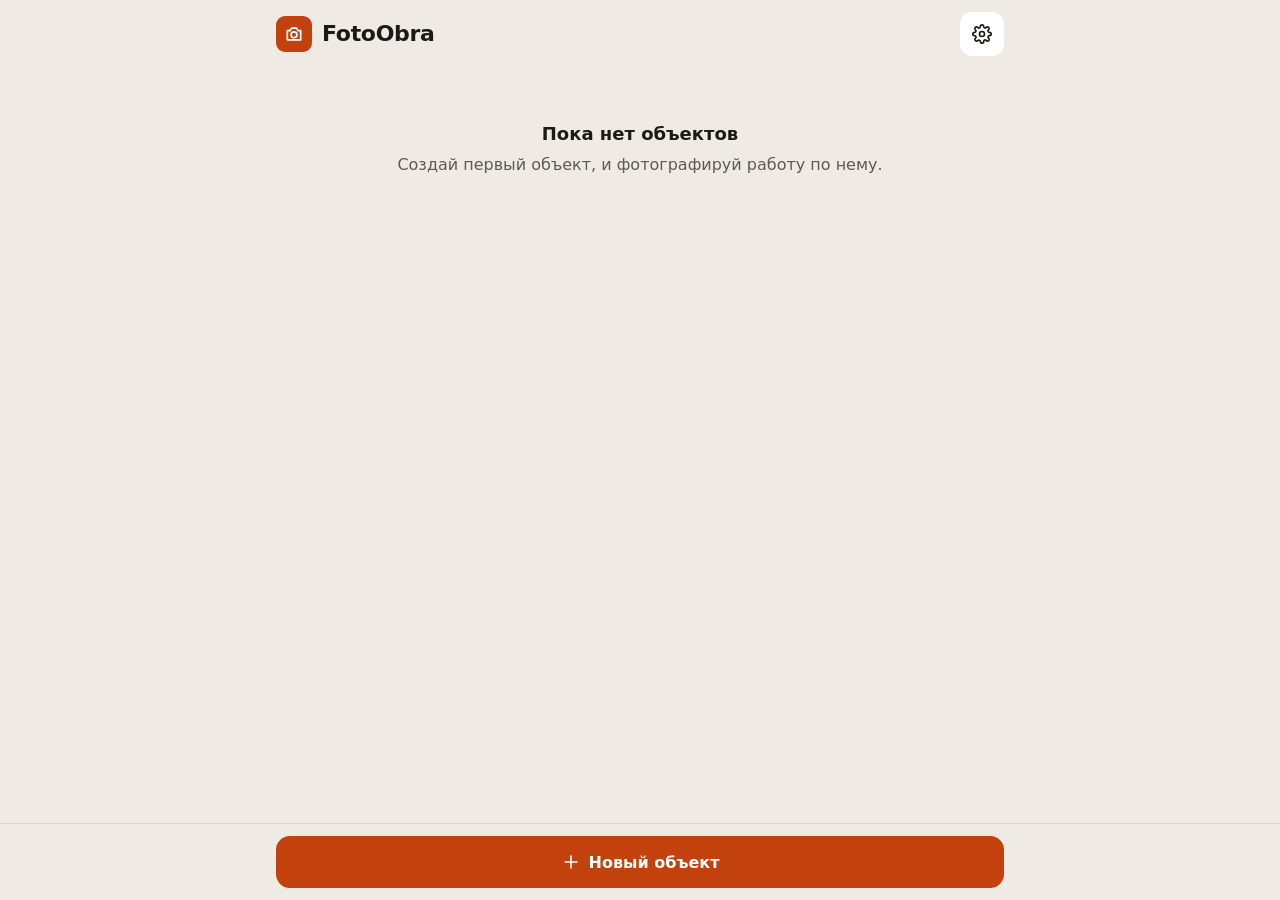
==== commit e153673a: "Revert redesign (colors, icon, home sections, English report) Rolls main back to the previous versio" ====
--- a/index.html
+++ b/index.html
@@ -3,57 +3,52 @@
 <head>
 <meta charset="utf-8">
 <meta name="viewport" content="width=device-width, initial-scale=1, viewport-fit=cover">
-<meta name="theme-color" content="#17324D">
+<meta name="theme-color" content="#EFEBE4">
 <meta name="color-scheme" content="light">
 <meta name="apple-mobile-web-app-capable" content="yes">
 <meta name="mobile-web-app-capable" content="yes">
-<meta name="apple-mobile-web-app-status-bar-style" content="black-translucent">
+<meta name="apple-mobile-web-app-status-bar-style" content="default">
 <meta name="apple-mobile-web-app-title" content="FotoObra">
 <link rel="manifest" href="manifest.webmanifest">
 <link rel="apple-touch-icon" href="icon-180.png">
 <link rel="icon" href="icon-192.png">
 <title>FotoObra</title>
 <style>
-:root{--bg:#F1EFEA;--card:#FFFFFF;--ink:#1B1A17;--muted:#5E5A52;--line:#DDD8CE;--brand:#17324D;--brand2:#22476B;--accent:#FFB400;--accent-ink:#1B1A17;--soft:#FFF4D6;--sky:#E6EEF6;--edge:#B5AD9E}
+:root{--bg:#EFEBE4;--card:#FFFFFF;--ink:#1B1A17;--muted:#5E5A52;--line:#D9D3C8;--accent:#C2410C;--soft:#F3E6DA;--edge:#B5AD9E}
 *{box-sizing:border-box;-webkit-tap-highlight-color:transparent}
 html,body{margin:0;background:var(--bg);color:var(--ink);font-family:-apple-system,BlinkMacSystemFont,"Segoe UI",system-ui,sans-serif;-webkit-text-size-adjust:100%}
 button{font:inherit;color:inherit;cursor:pointer}
 svg{flex-shrink:0}
-.top{position:sticky;top:0;z-index:5;background:var(--brand);color:#fff;padding:calc(env(safe-area-inset-top) + 12px) 16px 12px;margin-bottom:12px}
-.top-in{display:flex;align-items:center;gap:10px;max-width:728px;margin:0 auto}
-.top .icon-btn{background:rgba(255,255,255,.12);color:#fff}
-.top .sub{color:#C9D6E3}
-.top.flat{margin-bottom:0}
+.top{position:sticky;top:0;z-index:5;background:var(--bg);display:flex;align-items:center;gap:10px;padding:calc(env(safe-area-inset-top) + 12px) 16px 12px;max-width:760px;margin:0 auto}
 .grow{flex:1;min-width:0}
-.logo{width:36px;height:36px;border-radius:10px;background:var(--accent);color:var(--brand);display:flex;align-items:center;justify-content:center}
+.logo{width:36px;height:36px;border-radius:9px;background:var(--accent);color:#fff;display:flex;align-items:center;justify-content:center}
 .icon-btn{width:44px;height:44px;border-radius:12px;border:none;background:var(--card);display:flex;align-items:center;justify-content:center;flex-shrink:0}
 .title{font-weight:800;font-size:22px;letter-spacing:-.3px;line-height:1.15;overflow:hidden;text-overflow:ellipsis;white-space:nowrap}
 .sub{display:block;font-size:13px;color:var(--muted);overflow:hidden;text-overflow:ellipsis;white-space:nowrap}
 .wrap{padding:4px 16px calc(120px + env(safe-area-inset-bottom));max-width:760px;margin:0 auto}
 .proj{display:flex;gap:14px;align-items:center;width:100%;padding:12px;background:var(--card);border:1px solid var(--line);border-radius:16px;margin-bottom:12px;text-align:left}
-.proj img,.noimg{width:64px;height:64px;border-radius:12px;object-fit:cover;flex-shrink:0;background:var(--sky);display:flex;align-items:center;justify-content:center;color:var(--brand2)}
+.proj img,.noimg{width:64px;height:64px;border-radius:12px;object-fit:cover;flex-shrink:0;background:#CFC8BB;display:flex;align-items:center;justify-content:center;color:#fff}
 .pname{display:block;font-size:17px;font-weight:700;margin-bottom:2px;overflow:hidden;text-overflow:ellipsis;white-space:nowrap}
 .empty{text-align:center;padding:48px 16px;color:var(--muted);line-height:1.5}
 .empty b{display:block;color:var(--ink);font-size:18px;margin-bottom:6px}
 .bar{position:fixed;left:0;right:0;bottom:0;z-index:6;background:var(--bg);border-top:1px solid var(--line);padding:12px 16px calc(12px + env(safe-area-inset-bottom))}
 .bar-in{display:flex;gap:10px;max-width:728px;margin:0 auto}
 .btn{height:52px;border-radius:14px;border:none;font-size:16px;font-weight:600;display:flex;align-items:center;justify-content:center;gap:8px;padding:0 14px;flex:1;white-space:nowrap}
-.btn.primary{background:var(--accent);color:var(--accent-ink)}
-.btn.dark{background:var(--brand);color:#fff}
+.btn.primary{background:var(--accent);color:#fff}
+.btn.dark{background:var(--ink);color:#fff}
 .btn.ghost{background:transparent;border:1.5px solid var(--edge)}
 .btn.danger{background:transparent;border:1.5px solid #DC2626;color:#B91C1C}
 .btn.sq{flex:0 0 52px;padding:0}
 .btn:disabled{opacity:.5}
-.group-label{display:flex;align-items:center;gap:8px;font-size:12px;font-weight:700;letter-spacing:.8px;text-transform:uppercase;color:var(--brand2);margin:18px 0 10px}
-.group-label::before{content:"";width:8px;height:8px;border-radius:50%;background:var(--accent)}
+.group-label{font-size:12px;font-weight:600;letter-spacing:.8px;text-transform:uppercase;color:var(--muted);margin:18px 0 10px}
 .grid{display:grid;grid-template-columns:repeat(2,minmax(0,1fr));gap:10px}
 @media(min-width:600px){.grid{grid-template-columns:repeat(3,minmax(0,1fr))}}
 .ph{position:relative;display:flex;flex-direction:column;padding:0;text-align:left;background:var(--card);border:1px solid var(--line);border-radius:14px;overflow:hidden}
 .ph img{width:100%;aspect-ratio:4/3;object-fit:cover;display:block;background:#CFC8BB}
 .ph .cap{padding:8px 10px 0;margin-bottom:10px;font-size:13px;line-height:1.35;display:-webkit-box;-webkit-line-clamp:3;-webkit-box-orient:vertical;overflow:hidden}
 .ph .cap.none{color:var(--muted)}
-.time{position:absolute;left:8px;top:8px;font-size:11px;font-weight:600;padding:2px 7px;border-radius:6px;background:rgba(23,50,77,.85);color:#fff}
-.pick .tick{position:absolute;right:8px;top:8px;width:28px;height:28px;border-radius:50%;background:var(--accent);color:var(--accent-ink);display:flex;align-items:center;justify-content:center;border:2px solid #fff}
+.time{position:absolute;left:8px;top:8px;font-size:11px;font-weight:600;padding:2px 7px;border-radius:6px;background:rgba(27,26,23,.75);color:#fff}
+.pick .tick{position:absolute;right:8px;top:8px;width:28px;height:28px;border-radius:50%;background:var(--accent);color:#fff;display:flex;align-items:center;justify-content:center;border:2px solid #fff}
 .pick.off img{opacity:.35}
 .pick.off .tick{background:rgba(255,255,255,.92);color:transparent;border-color:var(--edge)}
 .field{display:flex;flex-direction:column;gap:6px;margin-bottom:14px}
@@ -67,7 +62,7 @@
 .hint{font-size:13px;color:var(--muted);margin:0;line-height:1.4}
 .chips{display:flex;gap:8px;flex-wrap:wrap;margin-bottom:14px}
 .chip{height:40px;padding:0 14px;border-radius:999px;border:1.5px solid var(--edge);background:transparent;font-size:14px;font-weight:600}
-.chip.on{background:var(--brand);border-color:var(--brand);color:#fff}
+.chip.on{background:var(--ink);border-color:var(--ink);color:#fff}
 .preview-img{width:100%;max-height:52vh;object-fit:contain;border-radius:14px;background:#2B2926;display:block;margin-bottom:16px}
 .done{margin-top:16px;padding:14px;border-radius:14px;background:#E7F5E4;font-weight:600;display:flex;gap:8px;align-items:center}
 .section{margin-top:30px;padding-top:20px;border-top:1px solid var(--line)}
@@ -78,44 +73,6 @@
 .toast{position:fixed;left:50%;bottom:calc(96px + env(safe-area-inset-bottom));transform:translateX(-50%);background:var(--ink);color:#fff;padding:10px 16px;border-radius:999px;font-size:14px;font-weight:500;z-index:30;opacity:0;transition:opacity .2s;pointer-events:none;max-width:90vw;text-align:center}
 .toast.show{opacity:1}
 .card{background:var(--card);border:1px solid var(--line);border-radius:14px;padding:14px;margin-bottom:12px;line-height:1.45;font-size:14px}
-.card.note{background:var(--soft);border-color:#F2DA94}
-.proj{border-left:4px solid var(--accent)}
-.hero-band{background:var(--brand);color:#fff;padding:2px 16px 22px;border-radius:0 0 24px 24px;margin-bottom:8px}
-.hero-band-in{max-width:728px;margin:0 auto}
-.hero-band p{margin:0 0 14px;color:#C9D6E3;font-size:15px;line-height:1.4}
-.stats{display:grid;grid-template-columns:repeat(3,minmax(0,1fr));gap:8px}
-.stat{background:rgba(255,255,255,.08);border-radius:14px;padding:10px 12px}
-.stat b{display:block;font-size:22px;font-weight:800;color:var(--accent);line-height:1.1}
-.stat span{font-size:12px;color:#C9D6E3}
-.steps{display:grid;gap:10px;margin-bottom:6px}
-.step{display:flex;gap:12px;align-items:flex-start;background:var(--card);border:1px solid var(--line);border-radius:14px;padding:12px 14px;font-size:14px;line-height:1.4}
-.step i{font-style:normal;flex:0 0 30px;height:30px;border-radius:50%;background:var(--accent);color:var(--accent-ink);font-weight:800;display:flex;align-items:center;justify-content:center}
-.step b{display:block;font-size:15px;margin-bottom:2px}
-.sample{display:flex;gap:14px;align-items:center;background:var(--sky);border:1px solid #C9D8E8;border-radius:16px;padding:14px;margin-bottom:10px}
-.sample-page{flex:0 0 74px;height:104px;border-radius:6px;background:#fff;box-shadow:0 2px 8px rgba(23,50,77,.18);padding:8px 7px;display:flex;flex-direction:column;gap:4px}
-.sample-page .l{height:3px;background:var(--accent);border-radius:2px;margin-bottom:2px}
-.sample-page .t{height:6px;width:70%;background:var(--brand);border-radius:2px}
-.sample-page .g{display:grid;grid-template-columns:1fr 1fr;gap:3px;margin-top:3px}
-.sample-page .g span{height:22px;border-radius:2px;background:#C9D8E8}
-.sample-page .g span:nth-child(2n){background:#E8D9B5}
-.sample .btn{height:44px;font-size:15px}
-.sample .btn.sq{flex:0 0 44px}
-#sampleBtns{display:flex;gap:8px;margin-top:10px}
-details.qa{background:var(--card);border:1px solid var(--line);border-radius:14px;margin-bottom:8px;font-size:14px;line-height:1.45}
-details.qa summary{list-style:none;cursor:pointer;padding:13px 14px;font-weight:700;font-size:15px;display:flex;gap:10px;align-items:center}
-details.qa summary::-webkit-details-marker{display:none}
-details.qa summary::after{content:"+";margin-left:auto;font-size:20px;font-weight:500;color:var(--brand2)}
-details.qa[open] summary::after{content:"–"}
-details.qa .a{padding:0 14px 14px;color:#3D3A34}
-details.qa ul{margin:0;padding-left:18px}
-details.qa li{margin-bottom:6px}
-.tag{display:inline-block;font-size:11px;font-weight:700;padding:2px 8px;border-radius:999px;background:var(--soft);color:#8A5A00;margin-left:6px;vertical-align:middle}
-.strip{display:grid;grid-template-columns:repeat(4,minmax(0,1fr));gap:6px;margin-bottom:8px}
-.strip figure{margin:0;position:relative}
-.strip img{width:100%;aspect-ratio:4/3;object-fit:cover;border-radius:10px;display:block}
-.strip figcaption{position:absolute;left:5px;bottom:5px;font-size:10px;font-weight:700;padding:1px 6px;border-radius:5px;background:var(--accent);color:var(--accent-ink)}
-.trust{display:flex;flex-wrap:wrap;gap:8px}
-.trust span{padding:8px 12px;border-radius:10px;background:var(--card);border:1px solid var(--line);font-weight:700;font-size:14px;color:var(--brand)}
 </style>
 </head>
 <body>
@@ -162,8 +119,7 @@
   share: I('<path d="M12 3v12M7 8l5-5 5 5"/><path d="M5 13v7h14v-7"/>'),
   download: I('<path d="M12 3v12M7 10l5 5 5-5"/><path d="M5 21h14"/>'),
   home: I('<path d="M3 21h18"/><path d="M5 21V10l7-5 7 5v11"/><path d="M10 21v-6h4v6"/>', 24),
-  chev: I('<path d="M9 6l6 6-6 6"/>', 18),
-  brand: `<svg width="24" height="24" viewBox="0 0 24 24" aria-hidden="true"><path d="M8.2 5.5 9.4 3.8h5.2l1.2 1.7H19a2.5 2.5 0 0 1 2.5 2.5v9.5A2.5 2.5 0 0 1 19 20H5a2.5 2.5 0 0 1-2.5-2.5V8A2.5 2.5 0 0 1 5 5.5z" fill="currentColor"/><circle cx="12" cy="12.6" r="4.6" fill="#FFB400"/><circle cx="12" cy="12.6" r="2.6" fill="currentColor"/><circle cx="17.8" cy="8.6" r="1" fill="#FFB400"/></svg>`
+  chev: I('<path d="M9 6l6 6-6 6"/>', 18)
 };
 
 let toastT;
@@ -288,78 +244,30 @@
   S.pid = st.pid ?? null; S.photoId = st.photoId ?? null;
   render(st.v);
 });
-const topBar = (title, sub, left = 'back', right = '', cls = '') => `
-<header class="top ${cls}"><div class="top-in">
+const topBar = (title, sub, left = 'back', right = '') => `
+<header class="top">
   ${left === 'back' ? `<button class="icon-btn" data-act="back" aria-label="Назад">${ICON.back}</button>` : left === 'close' ? `<button class="icon-btn" data-act="back" aria-label="Отмена">${ICON.close}</button>` : left}
   <div class="grow"><div class="title">${esc(title)}</div>${sub ? `<span class="sub">${esc(sub)}</span>` : ''}</div>${right}
-</div></header>`;
+</header>`;
 const bar = inner => `<div class="bar"><div class="bar-in" id="barIn">${inner}</div></div>`;
 
 /* ---------- views ---------- */
-/* Companies that agreed to be listed on the home screen. Empty = section hidden. */
-const TRUSTED = [];
-const TIPS = [
-  ['Одна точка — до, во время, после', 'Снимай одно и то же место с одного ракурса на каждом этапе. Клиент сразу видит разницу.'],
-  ['Общий план + деталь', 'Сначала вся комната или стена, потом крупно узел: стык, угол, розетку.'],
-  ['Скрытые работы — до закрытия', 'Трубы, проводку, гидроизоляцию снимай, пока их не закрыли. Положи рулетку для масштаба.'],
-  ['Свет', 'Включи свет в помещении, не снимай против окна. Протри объектив от пыли.'],
-  ['Держи телефон горизонтально', 'Такие фото лучше смотрятся в PDF и на экране у клиента.'],
-  ['Подпись: что, где, сколько', 'Например: «2-й этаж, ванная: плитка на стенах, 14 м²». Удобно надиктовать голосом.']
-];
-const FAQ = [
-  ['Где хранятся фото?', 'Только на твоём телефоне. Никуда не загружаются, никто, кроме тебя, их не видит.'],
-  ['Нужен интернет?', 'Нет. После первого открытия приложение работает офлайн. Интернет нужен только чтобы отправить PDF.'],
-  ['Сколько это стоит?', 'Бесплатно. Без аккаунта и без подписки.'],
-  ['Как отправить отчёт клиенту?', 'Объект → «Отчёт» → выбери период → «Создать PDF» → «Отправить». Откроется WhatsApp, почта или Drive.'],
-  ['На каких языках отчёт?', 'Português, English, Русский, Українська. Меняется в настройках.'],
-  ['Как перенести всё на новый телефон?', 'Настройки → «Сделать копию». Сохрани файл в Drive, на новом телефоне — «Восстановить».'],
-  ['Можно поставить свой логотип?', 'Да. Настройки → «Логотип». Он будет в шапке каждого отчёта вместе с названием фирмы.']
-];
-const qa = (q, a, open = false) => `<details class="qa" ${open ? 'open' : ''}><summary>${esc(q)}</summary><div class="a">${a}</div></details>`;
-
 VIEWS.home = async () => {
   const [projects, photos] = await Promise.all([getAll('projects'), getAll('photos')]);
   const st = {};
-  const today = startOfDay(Date.now());
-  let todayN = 0;
   for (const ph of photos) {
     const s = st[ph.projectId] || (st[ph.projectId] = { n: 0, last: 0, thumb: null });
     s.n++; if (ph.ts >= s.last) { s.last = ph.ts; s.thumb = ph; }
-    if (ph.ts >= today) todayN++;
   }
   projects.sort((a, b) => (st[b.id]?.last || b.created) - (st[a.id]?.last || a.created));
-  const steps = [['Создай объект', 'Название, адрес и клиент.'], ['Снимай и диктуй', 'Фото с камеры, подпись голосом.'], ['Отправь PDF', 'Отчёт за день или неделю — в WhatsApp или на почту.']];
-  app.innerHTML = topBar('FotoObra', '', `<div class="logo">${ICON.brand}</div>`, `<button class="icon-btn" data-act="settings" aria-label="Настройки">${ICON.gear}</button>`, 'flat') + `
-<div class="hero-band"><div class="hero-band-in">
-  <p>Фотоотчёты по объектам. Снял — надиктовал — отправил клиенту PDF.</p>
-  <div class="stats"><div class="stat"><b>${projects.length}</b><span>объектов</span></div><div class="stat"><b>${photos.length}</b><span>фото</span></div><div class="stat"><b>${todayN}</b><span>сегодня</span></div></div>
-</div></div>
+  app.innerHTML = topBar('FotoObra', '', `<div class="logo">${ICON.camera}</div>`, `<button class="icon-btn" data-act="settings" aria-label="Настройки">${ICON.gear}</button>`) + `
 <main class="wrap">
-${projects.length ? `<div class="group-label">Мои объекты</div>` + projects.map(p => {
+${projects.length ? projects.map(p => {
     const s = st[p.id];
     return `<button class="proj" data-act="open" data-id="${p.id}">
       ${s ? `<img src="${thumbUrl(s.thumb)}" alt="">` : `<span class="noimg">${ICON.home}</span>`}
       <span class="grow"><span class="pname">${esc(p.name)}</span>${p.addr ? `<span class="sub">${esc(p.addr)}</span>` : ''}<span class="sub">${s ? s.n + ' фото · ' + relDay(s.last) : 'Пока без фото'}</span></span>${ICON.chev}</button>`;
-  }).join('') : `<div class="group-label">Как это работает</div><div class="steps">${steps.map(([t, d], i) => `<div class="step"><i>${i + 1}</i><span><b>${t}</b>${d}</span></div>`).join('')}</div>`}
-
-  <div class="group-label">Пример отчёта</div>
-  <div class="sample">
-    <div class="sample-page" aria-hidden="true"><div class="l"></div><div class="t"></div><div class="g"><span></span><span></span><span></span><span></span></div></div>
-    <div class="grow"><b>Ремонт ванной, 4 фото</b><span class="sub" style="white-space:normal">Так выглядит PDF, который получит клиент. С твоим логотипом и на языке из настроек.</span>
-      <div id="sampleBtns"><button class="btn dark" data-act="sample">${ICON.file} Открыть пример</button></div></div>
-  </div>
-
-  <div class="strip">${sampleThumbs().map((u, i) => `<figure><img src="${u}" alt=""><figcaption>${esc((SAMPLE[settings.pdfLang] || SAMPLE.ru).stages[i])}</figcaption></figure>`).join('')}</div>
-  <p class="hint" style="margin:-2px 0 0">Пример: одна ванная, снятая с одной точки на каждом этапе.</p>
-
-  <div class="group-label">Советы по съёмке</div>
-  ${qa('Как снимать, чтобы отчёт выглядел профессионально', `<ul>${TIPS.map(([t, d]) => `<li><b>${t}.</b> ${d}</li>`).join('')}</ul>`)}
-
-  <div class="group-label">Вопросы и ответы</div>
-  ${FAQ.map(([q, a]) => qa(q, esc(a))).join('')}
-
-  ${TRUSTED.length ? `<div class="group-label">Работают с FotoObra</div><div class="trust">${TRUSTED.map(n => `<span>${esc(n)}</span>`).join('')}</div>` : ''}
-  <p class="hint" style="margin-top:24px;text-align:center">Работает без интернета · Фото остаются на телефоне · Бесплатно</p>
+  }).join('') : `<div class="empty"><b>Пока нет объектов</b>Создай первый объект, и фотографируй работу по нему.</div>`}
 </main>` + bar(`<button class="btn primary" data-act="newProject">${ICON.plus} Новый объект</button>`);
 };
 
@@ -478,15 +386,15 @@
   const opt = (v, cur, t) => `<option value="${v}" ${v === cur ? 'selected' : ''}>${t}</option>`;
   app.innerHTML = topBar('Настройки', '') + `
 <main class="wrap">
-  ${standalone ? '' : `<div class="card note"><b>Установи на экран «Домой».</b> iPhone: Safari → «Поделиться» → «На экран Домой». Android: Chrome → меню ⋮ → «Добавить на гл. экран». Открывай приложение с иконки — так фото надёжнее сохраняются.</div>`}
+  ${standalone ? '' : `<div class="card"><b>Установи на экран «Домой».</b> iPhone: Safari → «Поделиться» → «На экран Домой». Android: Chrome → меню ⋮ → «Добавить на гл. экран». Открывай приложение с иконки — так фото надёжнее сохраняются.</div>`}
   <h2>Для PDF-отчёта</h2>
   <div class="field"><label for="sCompany">Компания</label><input type="text" id="sCompany" value="${esc(s.company)}" placeholder="Название фирмы"></div>
   <div class="field"><label for="sLine2">Вторая строка</label><input type="text" id="sLine2" value="${esc(s.line2)}" placeholder="NIF, телефон, e-mail"></div>
   <div class="field"><label for="sPerson">Ответственный</label><input type="text" id="sPerson" value="${esc(s.person)}" placeholder="Твоё имя"></div>
   <div class="field"><label>Логотип</label>${logoUrl ? `<img class="logo-prev" src="${logoUrl}" alt="Логотип">` : ''}
     <div class="btn-row"><button class="btn ghost" data-act="logo">${ICON.gallery} ${s.logo ? 'Заменить' : 'Загрузить'}</button>${s.logo ? `<button class="btn ghost" data-act="logoDel">${ICON.trash} Убрать</button>` : ''}</div></div>
-  <div class="row"><div class="field"><label for="sPdfLang">Язык отчёта</label><select id="sPdfLang">${opt('pt', s.pdfLang, 'Português')}${opt('ru', s.pdfLang, 'Русский')}${opt('uk', s.pdfLang, 'Українська')}${opt('en', s.pdfLang, 'English')}</select></div>
-  <div class="field"><label for="sVoice">Язык диктовки</label><select id="sVoice">${opt('ru-RU', s.voiceLang, 'Русский')}${opt('pt-PT', s.voiceLang, 'Português')}${opt('uk-UA', s.voiceLang, 'Українська')}${opt('en-GB', s.voiceLang, 'English')}</select></div></div>
+  <div class="row"><div class="field"><label for="sPdfLang">Язык отчёта</label><select id="sPdfLang">${opt('pt', s.pdfLang, 'Português')}${opt('ru', s.pdfLang, 'Русский')}${opt('uk', s.pdfLang, 'Українська')}</select></div>
+  <div class="field"><label for="sVoice">Язык диктовки</label><select id="sVoice">${opt('ru-RU', s.voiceLang, 'Русский')}${opt('pt-PT', s.voiceLang, 'Português')}${opt('uk-UA', s.voiceLang, 'Українська')}</select></div></div>
   <button class="btn primary" data-act="saveSettings" style="width:100%">${ICON.check} Сохранить настройки</button>
 
   <div class="section">
@@ -503,8 +411,7 @@
 const LBL = {
   pt: { title: 'Relatório de obra', client: 'Cliente', period: 'Período', person: 'Responsável', date: 'Data', summary: 'Resumo', page: 'Página', of: 'de', file: 'Relatorio' },
   ru: { title: 'Отчёт по объекту', client: 'Клиент', period: 'Период', person: 'Ответственный', date: 'Дата', summary: 'Кратко', page: 'Страница', of: 'из', file: 'Otchet' },
-  uk: { title: 'Звіт по об’єкту', client: 'Клієнт', period: 'Період', person: 'Відповідальний', date: 'Дата', summary: 'Коротко', page: 'Сторінка', of: 'з', file: 'Zvit' },
-  en: { title: 'Site report', client: 'Client', period: 'Period', person: 'Responsible', date: 'Date', summary: 'Summary', page: 'Page', of: 'of', file: 'Report' }
+  uk: { title: 'Звіт по об’єкту', client: 'Клієнт', period: 'Період', person: 'Відповідальний', date: 'Дата', summary: 'Коротко', page: 'Сторінка', of: 'з', file: 'Zvit' }
 };
 function buildPdf(pages) {
   const enc = new TextEncoder(), parts = [], offs = [];
@@ -529,9 +436,9 @@
   push(`trailer\n<< /Size ${total} /Root 1 0 R >>\nstartxref\n${xref}\n%%EOF`);
   return new Blob(parts, { type: 'application/pdf' });
 }
-async function makeReportPdf(project, photos, summary, cfg = settings) {
-  const L = LBL[cfg.pdfLang] || LBL.pt;
-  const W = 1240, H = 1754, M = 90, ACC = '#FFB400', BRAND = '#17324D', INK = '#1B1A17', MUT = '#5E5A52';
+async function makeReportPdf(project, photos, summary) {
+  const L = LBL[settings.pdfLang] || LBL.pt;
+  const W = 1240, H = 1754, M = 90, ACC = '#C2410C', INK = '#1B1A17', MUT = '#5E5A52';
   const F = (px, w = 400) => `${w} ${px}px -apple-system, BlinkMacSystemFont, "Segoe UI", Roboto, "Helvetica Neue", Arial, sans-serif`;
   const pages = [];
   let c, x, y;
@@ -558,9 +465,9 @@
   newPage();
   /* header */
   let hx = M;
-  if (cfg.logo) {
+  if (settings.logo) {
     try {
-      const lg = await loadImg(new Blob([cfg.logo.buf], { type: cfg.logo.type }));
+      const lg = await loadImg(new Blob([settings.logo.buf], { type: settings.logo.type }));
       const s = Math.min(96 / lg.naturalHeight, 240 / lg.naturalWidth);
       const lw = lg.naturalWidth * s, lh = lg.naturalHeight * s;
       x.drawImage(lg, hx, y + (96 - lh) / 2, lw, lh); hx += lw + 26;
@@ -568,21 +475,21 @@
   }
   const dateTxt = fmtDate(Date.now());
   x.font = F(28, 600); const dw = x.measureText(dateTxt).width;
-  x.fillStyle = INK; x.font = F(30, 600); x.fillText(clip(cfg.company || '', W - M - hx - dw - 40), hx, y + 42);
-  x.fillStyle = MUT; x.font = F(22); x.fillText(clip(cfg.line2 || '', W - M - hx - dw - 40), hx, y + 78);
+  x.fillStyle = INK; x.font = F(30, 600); x.fillText(clip(settings.company || '', W - M - hx - dw - 40), hx, y + 42);
+  x.fillStyle = MUT; x.font = F(22); x.fillText(clip(settings.line2 || '', W - M - hx - dw - 40), hx, y + 78);
   x.textAlign = 'right'; x.fillStyle = MUT; x.font = F(22); x.fillText(L.date, W - M, y + 38);
   x.fillStyle = INK; x.font = F(28, 600); x.fillText(dateTxt, W - M, y + 76); x.textAlign = 'left';
   y += 118; x.fillStyle = ACC; x.fillRect(M, y, W - 2 * M, 5); y += 50;
-  x.fillStyle = BRAND; x.font = F(58, 800); x.fillText(L.title, M, y + 52); y += 84;
+  x.fillStyle = INK; x.font = F(58, 800); x.fillText(L.title, M, y + 52); y += 84;
   x.fillStyle = '#3D3A34'; x.font = F(28); x.fillText(clip([project.name, project.addr].filter(Boolean).join(' · '), W - 2 * M), M, y + 28); y += 58;
   /* info boxes */
   const t0 = Math.min(...photos.map(p => p.ts)), t1 = Math.max(...photos.map(p => p.ts));
   const period = dayKey(t0) === dayKey(t1) ? fmtDate(t0) : fmtDate(t0) + ' – ' + fmtDate(t1);
-  const boxes = [[L.client, project.client || '—'], [L.period, period], [L.person, cfg.person || '—']];
+  const boxes = [[L.client, project.client || '—'], [L.period, period], [L.person, settings.person || '—']];
   const bw = (W - 2 * M - 2 * 24) / 3;
   boxes.forEach(([k, v], i) => {
     const bx = M + i * (bw + 24);
-    x.fillStyle = '#EEF3F8'; x.fillRect(bx, y, bw, 104); x.fillStyle = ACC; x.fillRect(bx, y, 6, 104);
+    x.fillStyle = '#F5F2EC'; x.fillRect(bx, y, bw, 104);
     x.fillStyle = MUT; x.font = F(20); x.fillText(k, bx + 22, y + 38);
     x.fillStyle = INK; x.font = F(26, 600); x.fillText(clip(v, bw - 44), bx + 22, y + 78);
   });
@@ -603,7 +510,7 @@
     const cx = M + col * (cw + gap);
     x.fillStyle = '#F2EFEA'; x.fillRect(cx, y, cw, ih);
     try {
-      const full = ph.full || await get('blobs', ph.id);
+      const full = await get('blobs', ph.id);
       const img = await loadImg(new Blob([full ? full.buf : ph.thumb.buf], { type: 'image/jpeg' }));
       const s = Math.min(cw / img.naturalWidth, ih / img.naturalHeight);
       const w = img.naturalWidth * s, h = img.naturalHeight * s;
@@ -622,7 +529,7 @@
     const g = pg.getContext('2d');
     g.fillStyle = '#E5E0D6'; g.fillRect(M, H - M + 6, W - 2 * M, 2);
     g.fillStyle = MUT; g.font = F(20);
-    g.fillText(cfg.company || 'FotoObra', M, H - M + 40);
+    g.fillText(settings.company || 'FotoObra', M, H - M + 40);
     g.textAlign = 'right'; g.fillText(`${L.page} ${i + 1} ${L.of} ${pages.length}`, W - M, H - M + 40); g.textAlign = 'left';
   });
   const jpgs = [];
@@ -633,86 +540,6 @@
   }
   const name = `${L.file}_${slug(project.name)}_${dayKey(Date.now())}.pdf`;
   return { file: new File([buildPdf(jpgs)], name, { type: 'application/pdf' }), pages: pages.length };
-}
-
-/* ---------- sample report (drawn photos, nothing stored) ---------- */
-const SAMPLE = {
-  ru: { stages: ['До', 'Работа', 'Плитка', 'Готово'], company: 'Ваша компания', line2: 'Телефон · e-mail', person: 'Ваше имя', summary: 'Ванная на 1-м этаже. Демонтаж, выравнивание стен, гидроизоляция и укладка плитки закончены. Сантехника установлена.',
-    caps: ['Демонтаж старой плитки в ванной завершён', 'Выровняли стены, нанесли гидроизоляцию по углам и полу', 'Уложили плитку на стены, затирка завтра', 'Ванная готова: затирка, силикон, сантехника установлена'] },
-  pt: { stages: ['Antes', 'Obra', 'Azulejo', 'Pronto'], company: 'A sua empresa', line2: 'Telefone · e-mail', person: 'O seu nome', summary: 'Casa de banho do r/c. Demolição, regularização das paredes, impermeabilização e assentamento de azulejo concluídos. Loiças instaladas.',
-    caps: ['Demolição do azulejo antigo concluída', 'Paredes regularizadas, impermeabilização nos cantos e no chão', 'Azulejo assente nas paredes, betumação amanhã', 'Casa de banho pronta: betumação, silicone e loiças instaladas'] },
-  uk: { stages: ['До', 'Роботи', 'Плитка', 'Готово'], company: 'Ваша компанія', line2: 'Телефон · e-mail', person: 'Ваше ім’я', summary: 'Ванна на 1-му поверсі. Демонтаж, вирівнювання стін, гідроізоляція та укладання плитки завершені. Сантехніку встановлено.',
-    caps: ['Демонтаж старої плитки у ванній завершено', 'Вирівняли стіни, нанесли гідроізоляцію в кутах і на підлозі', 'Поклали плитку на стіни, затирка завтра', 'Ванна готова: затирка, силікон, сантехніку встановлено'] },
-  en: { stages: ['Before', 'Prep', 'Tiling', 'Done'], company: 'Your company', line2: 'Phone · e-mail', person: 'Your name', summary: 'Ground floor bathroom. Strip-out, wall levelling, waterproofing and tiling finished. Fixtures installed.',
-    caps: ['Old bathroom tiles removed', 'Walls levelled, waterproofing on corners and floor', 'Wall tiles laid, grouting tomorrow', 'Bathroom finished: grout, silicone, fixtures installed'] }
-};
-function drawDemo(stage, W = 1200, H = 900) {
-  const c = document.createElement('canvas'); c.width = W; c.height = H;
-  const x = c.getContext('2d');
-  let seed = 7 + stage * 101;
-  const rnd = () => (seed = (seed * 16807) % 2147483647) / 2147483647;
-  const fy = H * 0.74; /* floor line */
-  const wall = ['#9C978E', '#C9C6BF', '#C9C6BF', '#F4F2EE'][stage];
-  x.fillStyle = wall; x.fillRect(0, 0, W, fy);
-  x.fillStyle = ['#6E6A62', '#8A9BA8', '#8A9BA8', '#D8D2C6'][stage]; x.fillRect(0, fy, W, H - fy);
-  const tiles = (x0, y0, x1, y1, s, col, grout) => {
-    x.fillStyle = col; x.fillRect(x0, y0, x1 - x0, y1 - y0);
-    x.strokeStyle = grout; x.lineWidth = 3;
-    for (let gx = x0; gx <= x1; gx += s) { x.beginPath(); x.moveTo(gx, y0); x.lineTo(gx, y1); x.stroke(); }
-    for (let gy = y1; gy >= y0; gy -= s * 0.5) { x.beginPath(); x.moveTo(x0, gy); x.lineTo(x1, gy); x.stroke(); }
-  };
-  if (stage === 0) {
-    for (let i = 0; i < 18; i++) { x.fillStyle = `rgba(${rnd() > .5 ? '70,68,64' : '190,186,178'},${.08 + rnd() * .12})`; x.beginPath(); x.ellipse(rnd() * W, rnd() * fy, 60 + rnd() * 140, 40 + rnd() * 80, 0, 0, 7); x.fill(); }
-    tiles(W * 0.62, fy * 0.18, W * 0.92, fy * 0.5, 60, '#D9CBA3', '#A89B78');
-    for (let i = 0; i < 60; i++) { x.fillStyle = ['#8C877E', '#5A5650', '#B8B2A6', '#D9CBA3'][i % 4]; const px = rnd() * W, py = fy + 20 + rnd() * (H - fy - 40), r = 8 + rnd() * 26; x.beginPath(); x.moveTo(px, py - r); x.lineTo(px + r, py); x.lineTo(px + r * .3, py + r * .7); x.lineTo(px - r, py + r * .2); x.fill(); }
-  }
-  if (stage >= 1) {
-    x.fillStyle = 'rgba(90,120,150,.55)';
-    x.fillRect(0, fy - 70, W, 70); x.fillRect(W * 0.48, 0, 34, fy);
-  }
-  if (stage === 2) tiles(0, fy * 0.38, W, fy, 150, '#FBFAF8', '#C8C4BC');
-  if (stage === 3) {
-    tiles(0, 0, W, fy, 150, '#FBFAF8', '#D6D2CA');
-    tiles(0, fy, W, H, 200, '#CFC7B8', '#B2AA9A');
-    x.fillStyle = '#E8EEF3'; x.strokeStyle = '#9AA6B0'; x.lineWidth = 6;
-    x.beginPath(); x.roundRect(W * 0.16, fy * 0.18, W * 0.24, fy * 0.34, 18); x.fill(); x.stroke();
-    x.fillStyle = '#FFFFFF'; x.beginPath(); x.roundRect(W * 0.12, fy * 0.6, W * 0.32, 60, 14); x.fill(); x.stroke();
-    x.fillStyle = '#FFFFFF'; x.beginPath(); x.roundRect(W * 0.62, fy * 0.6, 150, 220, 40); x.fill(); x.stroke();
-    x.beginPath(); x.ellipse(W * 0.62 + 75, fy + 40, 110, 70, 0, 0, 7); x.fill(); x.stroke();
-  }
-  if (stage === 1 || stage === 2) {
-    x.fillStyle = '#5A6B78'; x.fillRect(W * 0.72, fy - 40, 150, 170);
-    x.fillStyle = '#FFB400'; x.fillRect(W * 0.72, fy - 40, 150, 26);
-  }
-  if (stage === 2) {
-    x.fillStyle = '#D6C7A4'; for (let i = 0; i < 3; i++) x.fillRect(W * 0.08 + i * 12, fy + 30 - i * 44, 240, 44);
-  }
-  /* light + vignette so it reads as a photo */
-  const g = x.createRadialGradient(W * 0.45, H * 0.35, 80, W * 0.5, H * 0.5, W * 0.75);
-  g.addColorStop(0, 'rgba(255,250,235,.18)'); g.addColorStop(1, 'rgba(0,0,0,.32)');
-  x.fillStyle = g; x.fillRect(0, 0, W, H);
-  return c;
-}
-async function canvasJpeg(c, q = 0.82) {
-  const b = await new Promise(r => c.toBlob(r, 'image/jpeg', q));
-  return { buf: await b.arrayBuffer(), type: 'image/jpeg', w: c.width, h: c.height };
-}
-function sampleThumbs() {
-  if (!S.sampleThumbs) S.sampleThumbs = [0, 1, 2, 3].map(i => drawDemo(i, 320, 240).toDataURL('image/jpeg', 0.8));
-  return S.sampleThumbs;
-}
-async function makeSamplePdf() {
-  const lang = SAMPLE[settings.pdfLang] ? settings.pdfLang : 'pt';
-  const T = SAMPLE[lang];
-  const now = Date.now();
-  const photos = [];
-  for (let i = 0; i < 4; i++) {
-    const ts = startOfDay(now) - (3 - i) * 2 * DAY + (9 + i * 2) * 3600000;
-    photos.push({ id: 'sample' + i, ts, caption: T.caps[i], full: await canvasJpeg(drawDemo(i)) });
-  }
-  const cfg = settings.company ? settings : { ...settings, company: T.company, line2: T.line2, person: T.person };
-  const project = { name: 'Moradia Estoril', addr: 'Rua das Flores 12, Estoril', client: 'Ana Silva' };
-  return (await makeReportPdf(project, photos, T.summary, { ...cfg, pdfLang: lang })).file;
 }
 
 function download(file) {
@@ -855,14 +682,7 @@
   backup: b => busy(b, 'Готовлю копию…', async () => { S.backupFile = await makeBackup(); readSettingsFields(); await render('settings'); window.scrollTo(0, document.body.scrollHeight); }),
   shareBackup: () => shareFile(S.backupFile, 'FotoObra — резервная копия'),
   dlBackup: () => download(S.backupFile),
-  restore: () => $('#backupIn').click(),
-  sample: b => busy(b, 'Создаю пример…', async () => {
-    if (S.sampleUrl) URL.revokeObjectURL(S.sampleUrl);
-    S.samplePdf = await makeSamplePdf();
-    S.sampleUrl = URL.createObjectURL(S.samplePdf);
-    $('#sampleBtns').innerHTML = `<a class="btn dark" href="${S.sampleUrl}" target="_blank" rel="noopener" style="text-decoration:none">${ICON.file} Открыть PDF</a><button class="btn ghost sq" data-act="dlSample" aria-label="Скачать пример">${ICON.download}</button>`;
-  }),
-  dlSample: () => download(S.samplePdf)
+  restore: () => $('#backupIn').click()
 };
 app.addEventListener('click', e => {
   const b = e.target.closest('[data-act]');
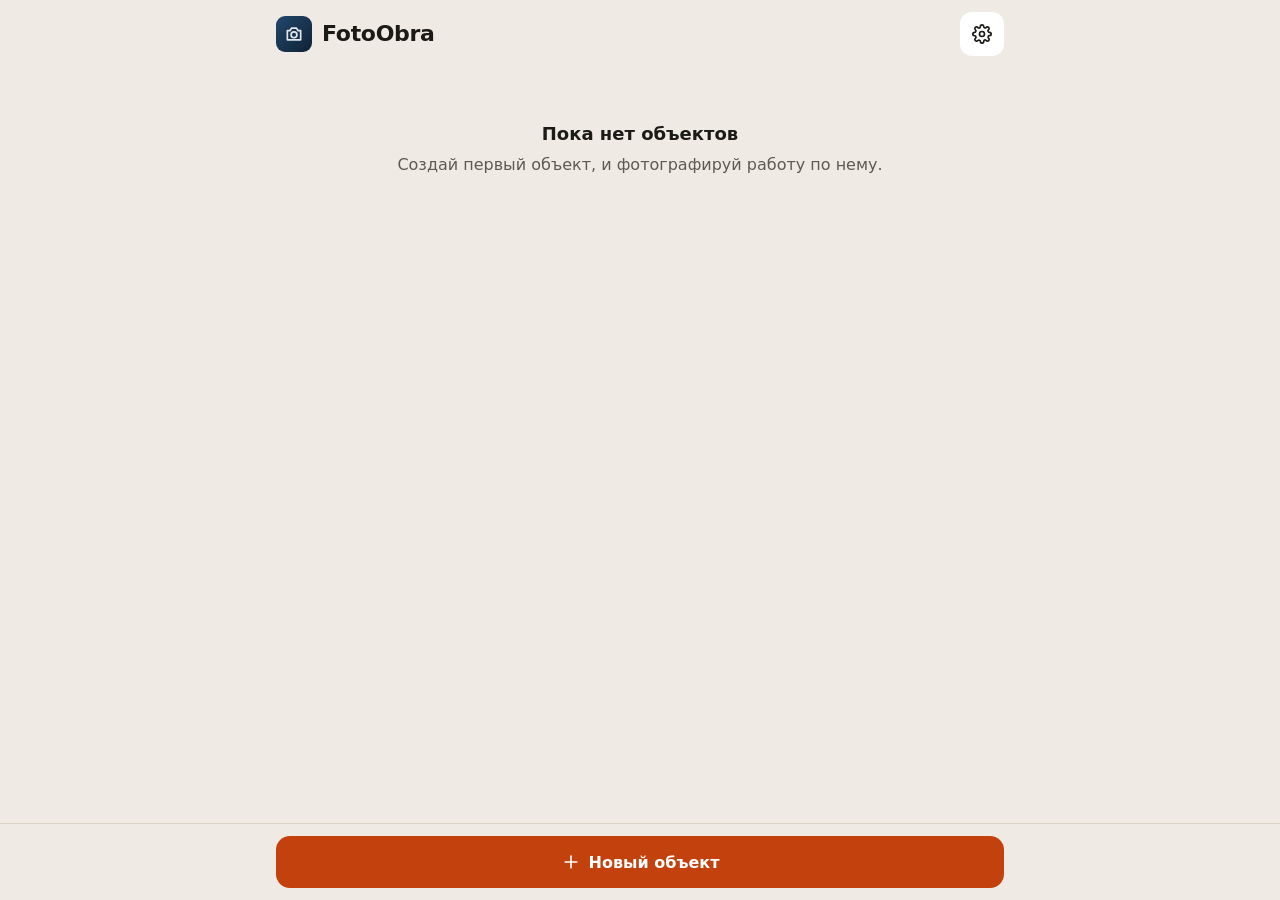
==== commit f81b93b6: "New app icon: silver camera on navy Header logo matches the new icon.  Co-Authored-By: Claude Opus 5" ====
--- a/index.html
+++ b/index.html
@@ -21,7 +21,7 @@
 svg{flex-shrink:0}
 .top{position:sticky;top:0;z-index:5;background:var(--bg);display:flex;align-items:center;gap:10px;padding:calc(env(safe-area-inset-top) + 12px) 16px 12px;max-width:760px;margin:0 auto}
 .grow{flex:1;min-width:0}
-.logo{width:36px;height:36px;border-radius:9px;background:var(--accent);color:#fff;display:flex;align-items:center;justify-content:center}
+.logo{width:36px;height:36px;border-radius:9px;background:linear-gradient(135deg,#22476B,#0F2236);color:#E3E6EA;display:flex;align-items:center;justify-content:center}
 .icon-btn{width:44px;height:44px;border-radius:12px;border:none;background:var(--card);display:flex;align-items:center;justify-content:center;flex-shrink:0}
 .title{font-weight:800;font-size:22px;letter-spacing:-.3px;line-height:1.15;overflow:hidden;text-overflow:ellipsis;white-space:nowrap}
 .sub{display:block;font-size:13px;color:var(--muted);overflow:hidden;text-overflow:ellipsis;white-space:nowrap}
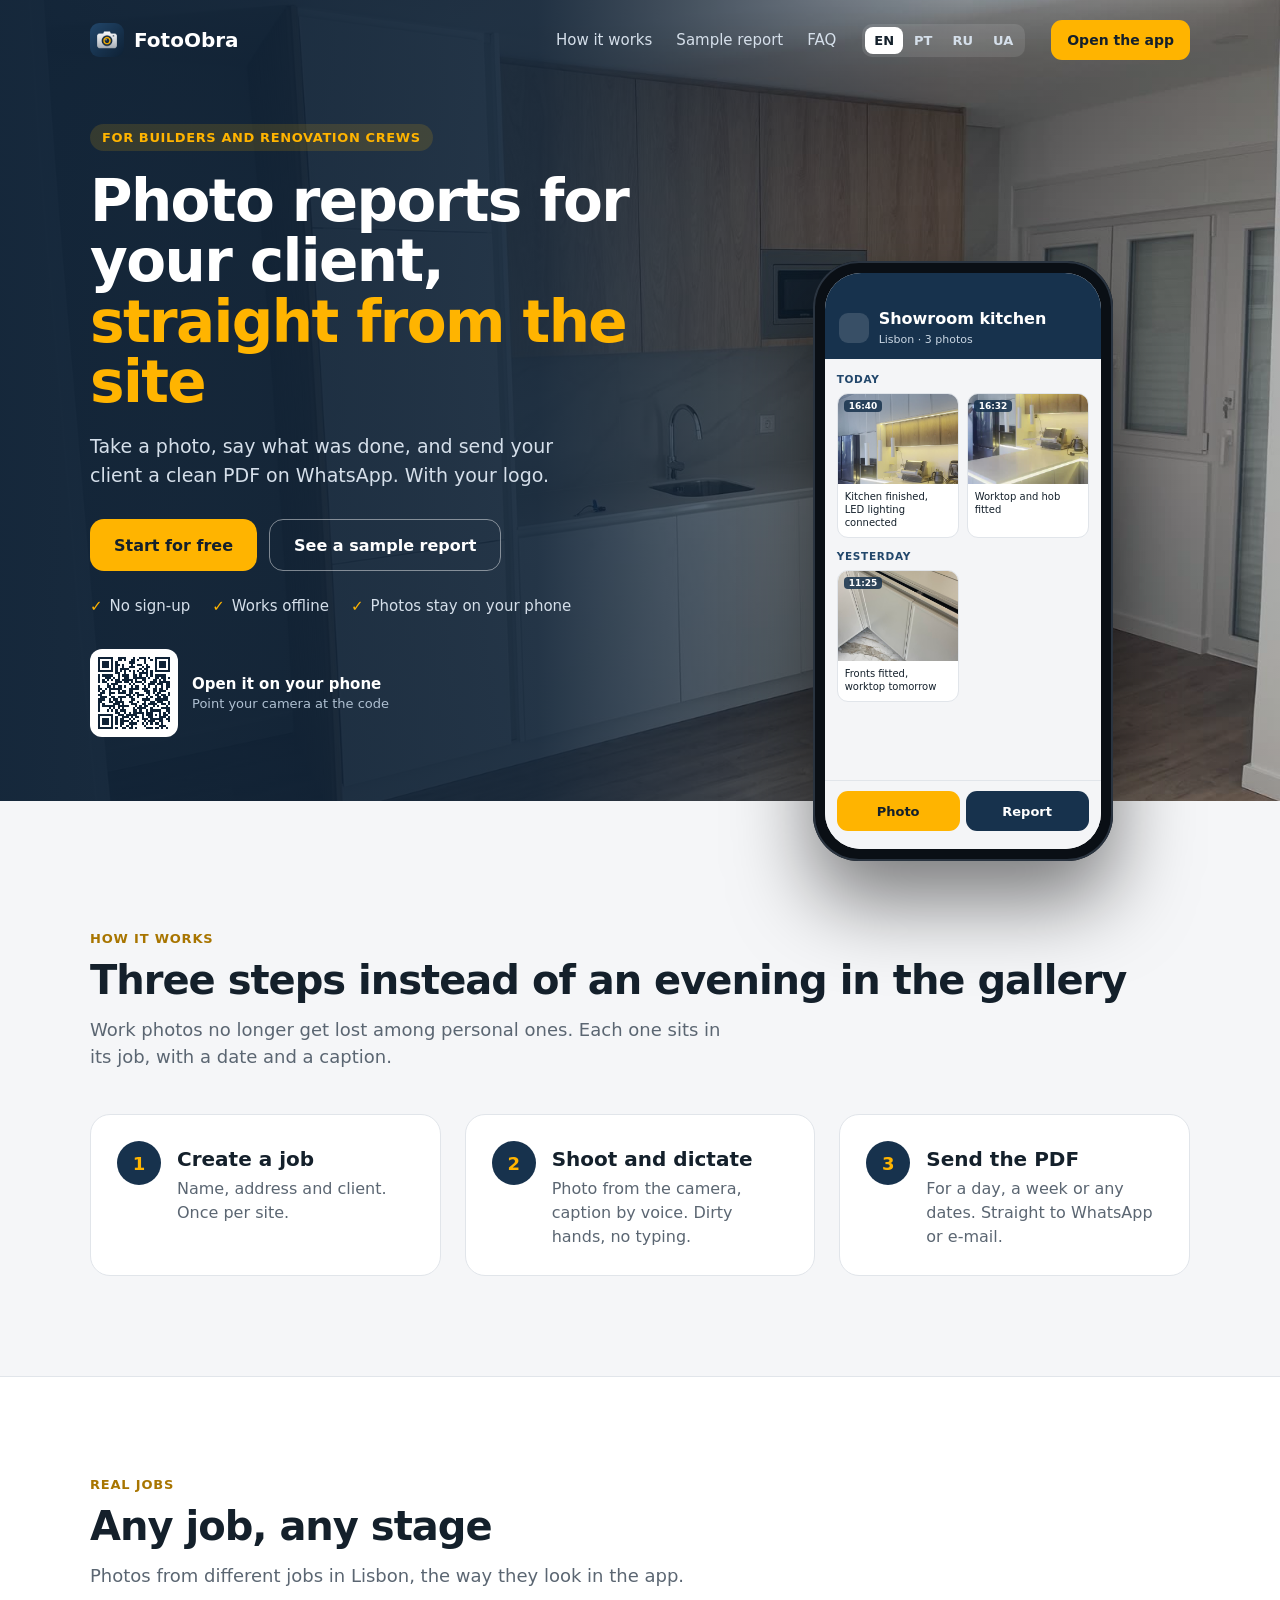
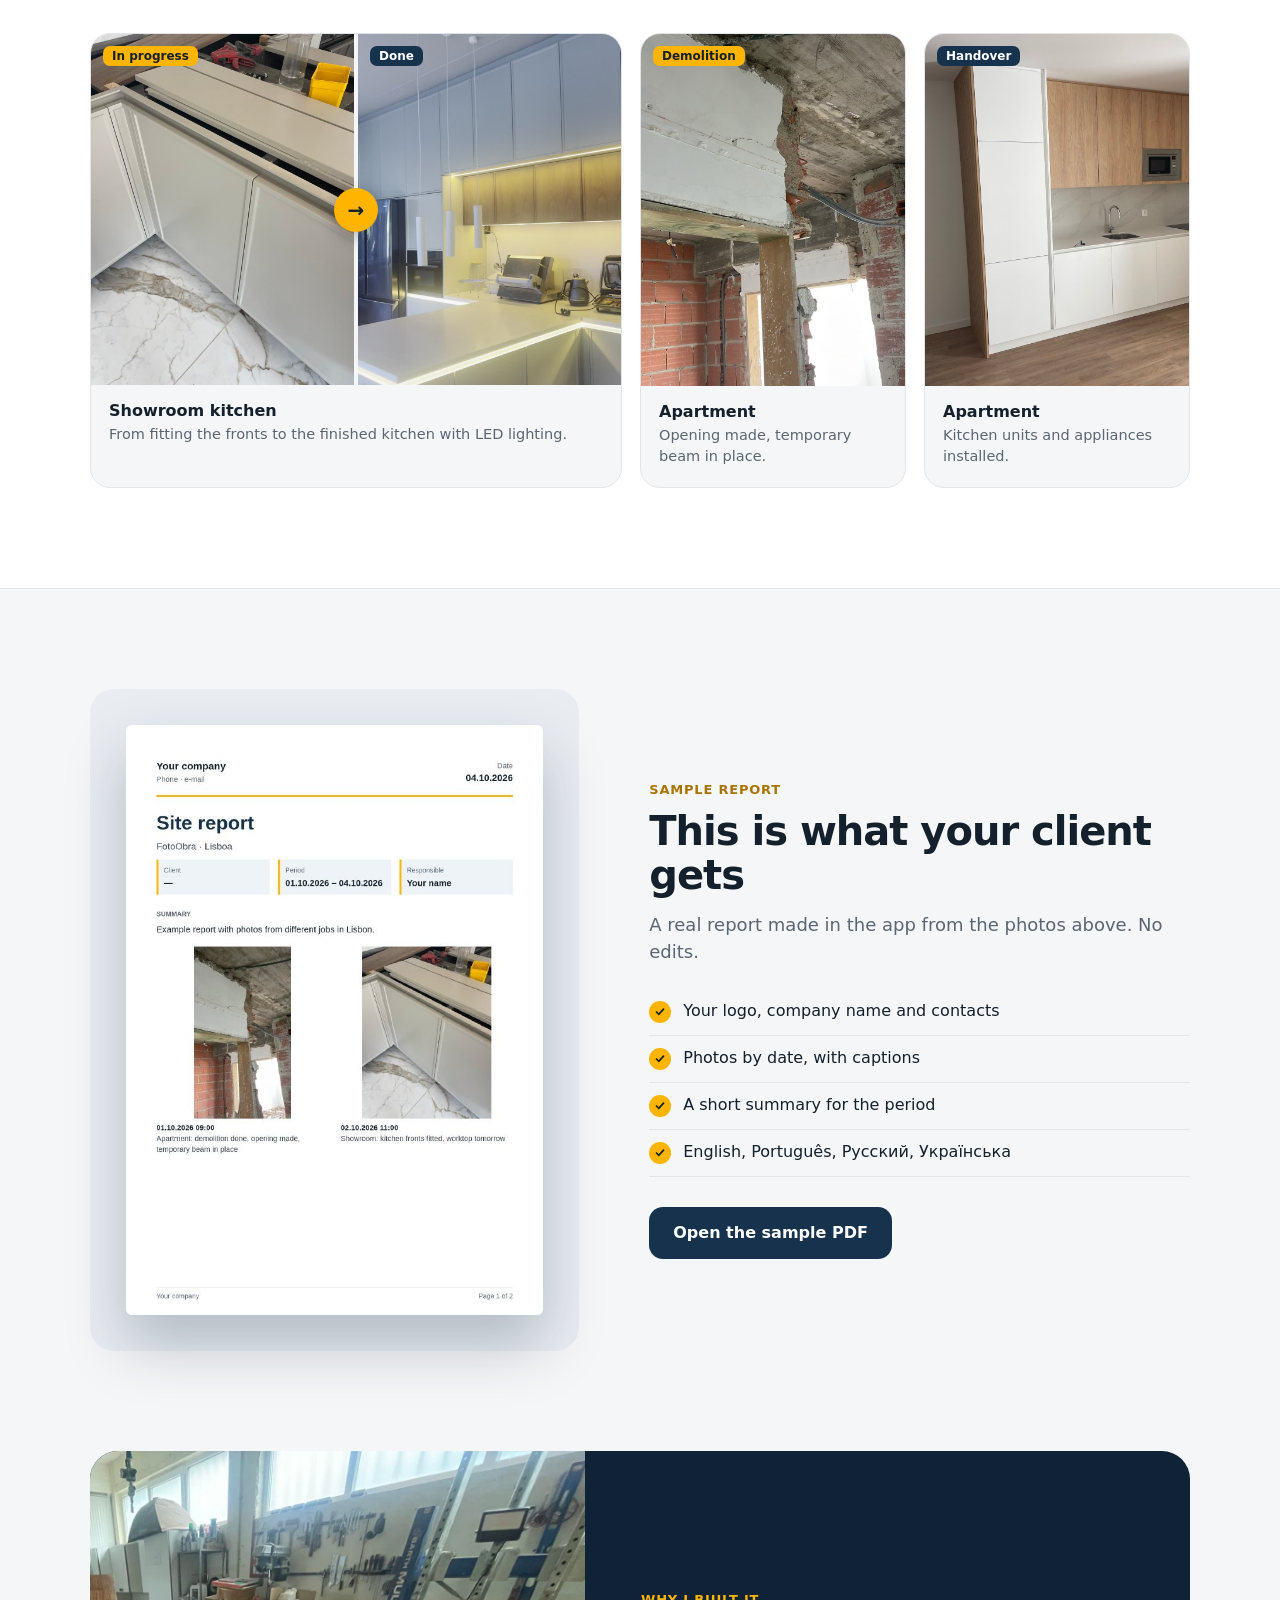
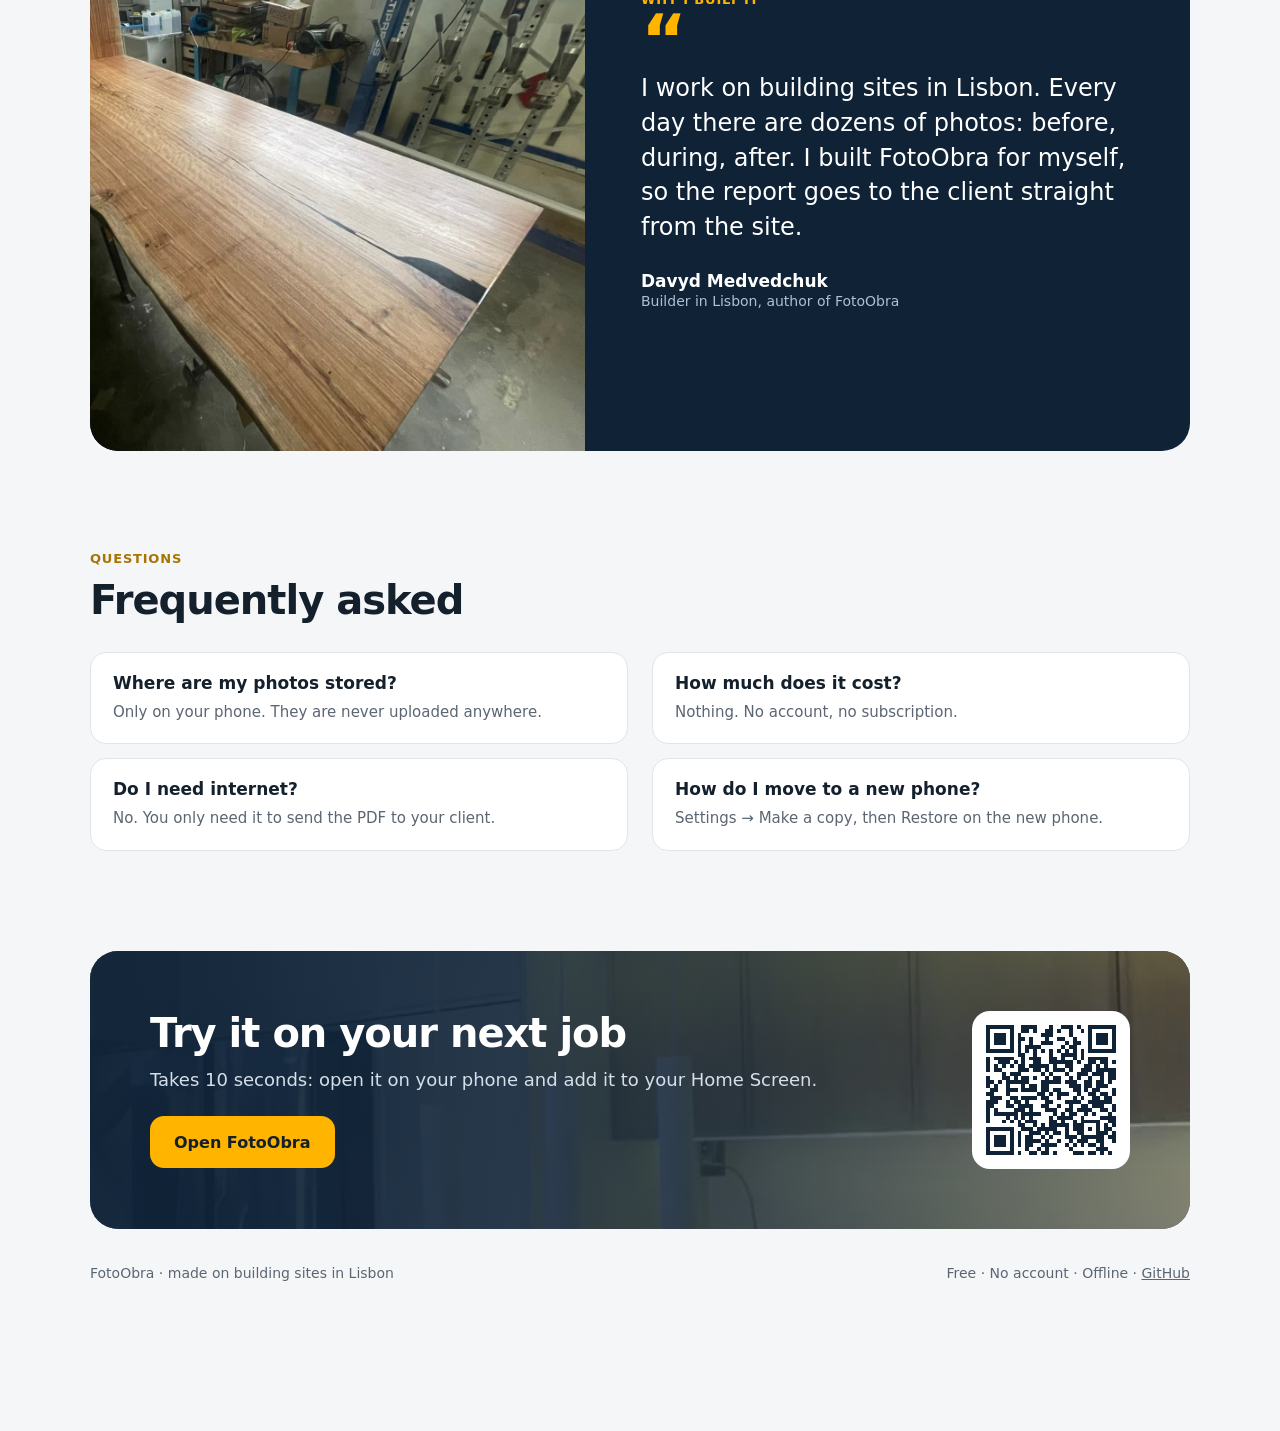
==== commit 8f18d146: "Website, app in four languages, real sample report - New landing page (index.html): English by defau" ====
--- a/index.html
+++ b/index.html
@@ -1,725 +1,375 @@
 <!doctype html>
-<html lang="ru">
+<html lang="en">
 <head>
 <meta charset="utf-8">
 <meta name="viewport" content="width=device-width, initial-scale=1, viewport-fit=cover">
-<meta name="theme-color" content="#EFEBE4">
-<meta name="color-scheme" content="light">
-<meta name="apple-mobile-web-app-capable" content="yes">
-<meta name="mobile-web-app-capable" content="yes">
-<meta name="apple-mobile-web-app-status-bar-style" content="default">
-<meta name="apple-mobile-web-app-title" content="FotoObra">
+<meta name="theme-color" content="#17324D">
+<meta name="description" content="Photo reports for construction sites. Take a photo, say what was done, send a PDF to your client on WhatsApp. Free, no account, works offline.">
 <link rel="manifest" href="manifest.webmanifest">
 <link rel="apple-touch-icon" href="icon-180.png">
 <link rel="icon" href="icon-192.png">
-<title>FotoObra</title>
+<title>FotoObra: photo reports from the job site</title>
+<script>
+/* The installed app opens this page: send it straight to the app. */
+if (matchMedia('(display-mode: standalone)').matches || navigator.standalone) location.replace('app/');
+</script>
 <style>
-:root{--bg:#EFEBE4;--card:#FFFFFF;--ink:#1B1A17;--muted:#5E5A52;--line:#D9D3C8;--accent:#C2410C;--soft:#F3E6DA;--edge:#B5AD9E}
-*{box-sizing:border-box;-webkit-tap-highlight-color:transparent}
-html,body{margin:0;background:var(--bg);color:var(--ink);font-family:-apple-system,BlinkMacSystemFont,"Segoe UI",system-ui,sans-serif;-webkit-text-size-adjust:100%}
-button{font:inherit;color:inherit;cursor:pointer}
-svg{flex-shrink:0}
-.top{position:sticky;top:0;z-index:5;background:var(--bg);display:flex;align-items:center;gap:10px;padding:calc(env(safe-area-inset-top) + 12px) 16px 12px;max-width:760px;margin:0 auto}
-.grow{flex:1;min-width:0}
-.logo{width:36px;height:36px;border-radius:9px;background:linear-gradient(135deg,#22476B,#0F2236);color:#E3E6EA;display:flex;align-items:center;justify-content:center}
-.icon-btn{width:44px;height:44px;border-radius:12px;border:none;background:var(--card);display:flex;align-items:center;justify-content:center;flex-shrink:0}
-.title{font-weight:800;font-size:22px;letter-spacing:-.3px;line-height:1.15;overflow:hidden;text-overflow:ellipsis;white-space:nowrap}
-.sub{display:block;font-size:13px;color:var(--muted);overflow:hidden;text-overflow:ellipsis;white-space:nowrap}
-.wrap{padding:4px 16px calc(120px + env(safe-area-inset-bottom));max-width:760px;margin:0 auto}
-.proj{display:flex;gap:14px;align-items:center;width:100%;padding:12px;background:var(--card);border:1px solid var(--line);border-radius:16px;margin-bottom:12px;text-align:left}
-.proj img,.noimg{width:64px;height:64px;border-radius:12px;object-fit:cover;flex-shrink:0;background:#CFC8BB;display:flex;align-items:center;justify-content:center;color:#fff}
-.pname{display:block;font-size:17px;font-weight:700;margin-bottom:2px;overflow:hidden;text-overflow:ellipsis;white-space:nowrap}
-.empty{text-align:center;padding:48px 16px;color:var(--muted);line-height:1.5}
-.empty b{display:block;color:var(--ink);font-size:18px;margin-bottom:6px}
-.bar{position:fixed;left:0;right:0;bottom:0;z-index:6;background:var(--bg);border-top:1px solid var(--line);padding:12px 16px calc(12px + env(safe-area-inset-bottom))}
-.bar-in{display:flex;gap:10px;max-width:728px;margin:0 auto}
-.btn{height:52px;border-radius:14px;border:none;font-size:16px;font-weight:600;display:flex;align-items:center;justify-content:center;gap:8px;padding:0 14px;flex:1;white-space:nowrap}
-.btn.primary{background:var(--accent);color:#fff}
-.btn.dark{background:var(--ink);color:#fff}
-.btn.ghost{background:transparent;border:1.5px solid var(--edge)}
-.btn.danger{background:transparent;border:1.5px solid #DC2626;color:#B91C1C}
-.btn.sq{flex:0 0 52px;padding:0}
-.btn:disabled{opacity:.5}
-.group-label{font-size:12px;font-weight:600;letter-spacing:.8px;text-transform:uppercase;color:var(--muted);margin:18px 0 10px}
-.grid{display:grid;grid-template-columns:repeat(2,minmax(0,1fr));gap:10px}
-@media(min-width:600px){.grid{grid-template-columns:repeat(3,minmax(0,1fr))}}
-.ph{position:relative;display:flex;flex-direction:column;padding:0;text-align:left;background:var(--card);border:1px solid var(--line);border-radius:14px;overflow:hidden}
-.ph img{width:100%;aspect-ratio:4/3;object-fit:cover;display:block;background:#CFC8BB}
-.ph .cap{padding:8px 10px 0;margin-bottom:10px;font-size:13px;line-height:1.35;display:-webkit-box;-webkit-line-clamp:3;-webkit-box-orient:vertical;overflow:hidden}
-.ph .cap.none{color:var(--muted)}
-.time{position:absolute;left:8px;top:8px;font-size:11px;font-weight:600;padding:2px 7px;border-radius:6px;background:rgba(27,26,23,.75);color:#fff}
-.pick .tick{position:absolute;right:8px;top:8px;width:28px;height:28px;border-radius:50%;background:var(--accent);color:#fff;display:flex;align-items:center;justify-content:center;border:2px solid #fff}
-.pick.off img{opacity:.35}
-.pick.off .tick{background:rgba(255,255,255,.92);color:transparent;border-color:var(--edge)}
-.field{display:flex;flex-direction:column;gap:6px;margin-bottom:14px}
-label{font-size:13px;font-weight:600;color:var(--muted)}
-input[type=text],input[type=date],textarea,select{font:inherit;font-size:16px;padding:12px 14px;border-radius:12px;border:1px solid var(--line);background:var(--card);color:var(--ink);width:100%;-webkit-appearance:none;appearance:none}
-textarea{min-height:92px;resize:vertical;line-height:1.4}
-.row{display:flex;gap:8px;align-items:flex-start}
-.row>.field{flex:1}
-.mic{width:52px;height:52px;border:1.5px solid var(--edge);background:var(--card)}
-.mic.rec{background:#DC2626;border-color:#DC2626;color:#fff}
-.hint{font-size:13px;color:var(--muted);margin:0;line-height:1.4}
-.chips{display:flex;gap:8px;flex-wrap:wrap;margin-bottom:14px}
-.chip{height:40px;padding:0 14px;border-radius:999px;border:1.5px solid var(--edge);background:transparent;font-size:14px;font-weight:600}
-.chip.on{background:var(--ink);border-color:var(--ink);color:#fff}
-.preview-img{width:100%;max-height:52vh;object-fit:contain;border-radius:14px;background:#2B2926;display:block;margin-bottom:16px}
-.done{margin-top:16px;padding:14px;border-radius:14px;background:#E7F5E4;font-weight:600;display:flex;gap:8px;align-items:center}
-.section{margin-top:30px;padding-top:20px;border-top:1px solid var(--line)}
-h2{font-size:18px;margin:0 0 10px}
-.logo-prev{max-height:64px;max-width:220px;display:block;margin:4px 0 10px;background:#fff;border-radius:8px;padding:6px;border:1px solid var(--line)}
-.btn-row{display:flex;gap:10px;flex-wrap:wrap;margin-bottom:10px}
-.btn-row .btn{flex:1 1 150px}
-.toast{position:fixed;left:50%;bottom:calc(96px + env(safe-area-inset-bottom));transform:translateX(-50%);background:var(--ink);color:#fff;padding:10px 16px;border-radius:999px;font-size:14px;font-weight:500;z-index:30;opacity:0;transition:opacity .2s;pointer-events:none;max-width:90vw;text-align:center}
-.toast.show{opacity:1}
-.card{background:var(--card);border:1px solid var(--line);border-radius:14px;padding:14px;margin-bottom:12px;line-height:1.45;font-size:14px}
+:root{--navy:#17324D;--deep:#0F2236;--navy2:#22476B;--amber:#FFB400;--bg:#F5F6F8;--ink:#14202B;--muted:#5B6672;--line:#E1E5EA;--soft:#C9D6E3}
+*{box-sizing:border-box}
+html{scroll-behavior:smooth}
+body{margin:0;font-family:-apple-system,BlinkMacSystemFont,"Segoe UI",Inter,system-ui,sans-serif;color:var(--ink);background:var(--bg);-webkit-text-size-adjust:100%}
+a{color:inherit;text-decoration:none}
+img,video{display:block;max-width:100%}
+.c{max-width:1180px;margin:0 auto;padding:0 40px}
+.btn{display:inline-flex;align-items:center;justify-content:center;gap:8px;height:52px;padding:0 24px;border-radius:14px;font-weight:700;font-size:16px;white-space:nowrap}
+.btn.amber{background:var(--amber);color:var(--ink)}
+.btn.ghost{border:1.5px solid rgba(255,255,255,.45);color:#fff}
+.btn.navy{background:var(--navy);color:#fff}
+.btn.sm{height:40px;padding:0 16px;font-size:14px;border-radius:11px}
+.kicker{font-size:13px;font-weight:800;letter-spacing:.8px;text-transform:uppercase;color:#A87500;margin-bottom:12px}
+h1,h2,h3{margin:0}
+h2{font-size:40px;letter-spacing:-1px;line-height:1.1;margin-bottom:14px}
+.sub{font-size:18px;color:var(--muted);margin:0 0 44px;max-width:640px;line-height:1.5}
+section{padding:100px 0}
+
+/* hero */
+.hero{position:relative;color:#fff;background:var(--deep) url(assets/kitchen.jpg) center 40%/cover}
+.hero::before{content:"";position:absolute;inset:0;background:linear-gradient(90deg,rgba(15,34,54,.97) 0%,rgba(15,34,54,.9) 42%,rgba(15,34,54,.4) 75%,rgba(15,34,54,.25) 100%)}
+.hero>.c{position:relative}
+nav{display:flex;align-items:center;gap:26px;padding:20px 0}
+.brand{display:flex;align-items:center;gap:10px;font-weight:800;font-size:20px}
+.brand img{width:34px;height:34px;border-radius:9px}
+.links{display:flex;gap:24px;margin-left:auto;font-size:15px;color:#D5DFEA}
+.links a:hover{color:#fff}
+.lang{display:flex;gap:2px;background:rgba(255,255,255,.1);border-radius:10px;padding:3px}
+.lang button{font:inherit;font-size:13px;font-weight:700;color:#D5DFEA;background:none;border:0;border-radius:8px;padding:6px 9px;cursor:pointer}
+.lang button[aria-pressed=true]{background:#fff;color:var(--ink)}
+.hero-grid{display:grid;grid-template-columns:1.15fr .85fr;gap:30px;align-items:end;padding:44px 0 0}
+.eyebrow{display:inline-block;font-size:13px;font-weight:700;letter-spacing:.6px;text-transform:uppercase;color:var(--amber);background:rgba(255,180,0,.14);padding:6px 12px;border-radius:999px;margin-bottom:20px}
+h1{font-size:58px;line-height:1.04;letter-spacing:-1.6px;margin-bottom:20px;font-weight:800}
+h1 span{color:var(--amber)}
+.lead{font-size:19px;line-height:1.5;color:#D5DFEA;margin:0 0 30px;max-width:520px}
+.cta{display:flex;gap:12px;flex-wrap:wrap;margin-bottom:26px}
+.ticks{display:flex;gap:10px 22px;flex-wrap:wrap;font-size:15px;color:#D5DFEA;margin-bottom:34px}
+.ticks span::before{content:"✓";color:var(--amber);font-weight:800;margin-right:7px}
+.qrline{display:flex;align-items:center;gap:14px;padding-bottom:64px}
+.qrline .q{background:#fff;border-radius:12px;padding:8px}
+.qrline img{width:72px;height:72px}
+.qrline b{display:block;font-size:15px}
+.qrline small{color:#AFC0D2;font-size:13px}
+
+/* phone with the app */
+.phone{width:300px;height:600px;margin:0 auto -60px;background:#0A0F15;border-radius:46px;padding:12px;box-shadow:0 40px 80px rgba(0,0,0,.5),inset 0 0 0 2px #2A3440;position:relative;z-index:2}
+.screen{width:100%;height:100%;border-radius:36px;overflow:hidden;background:#F4F5F7;color:var(--ink);position:relative}
+.at{background:var(--navy);color:#fff;padding:36px 14px 12px;display:flex;align-items:center;gap:10px}
+.at .bk{width:30px;height:30px;border-radius:9px;background:rgba(255,255,255,.14)}
+.at b{display:block;font-size:16px}
+.at small{font-size:11px;color:var(--soft)}
+.feed{padding:10px 12px}
+.day{font-size:10.5px;font-weight:800;letter-spacing:.7px;color:var(--navy2);margin:4px 0 8px;text-transform:uppercase}
+.fg{display:grid;grid-template-columns:1fr 1fr;gap:8px}
+.ph{background:#fff;border:1px solid var(--line);border-radius:11px;overflow:hidden;position:relative}
+.ph img{width:100%;aspect-ratio:4/3;object-fit:cover}
+.ph i{position:absolute;left:6px;top:6px;font-style:normal;font-size:9px;font-weight:700;color:#fff;background:rgba(23,50,77,.85);padding:1px 5px;border-radius:4px}
+.ph p{margin:0;padding:6px 7px 8px;font-size:10px;line-height:1.3}
+.ab{position:absolute;left:0;right:0;bottom:0;display:flex;gap:6px;padding:10px 12px 18px;background:#F4F5F7;border-top:1px solid var(--line)}
+.ab div{flex:1;height:40px;border-radius:11px;display:flex;align-items:center;justify-content:center;font-weight:800;font-size:13px}
+.ab .a{background:var(--amber)}
+.ab .n{background:var(--navy);color:#fff}
+
+/* how it works */
+.steps{display:grid;grid-template-columns:repeat(3,1fr);gap:24px}
+.step{display:flex;gap:16px;background:#fff;border:1px solid var(--line);border-radius:20px;padding:26px}
+.step .n{flex:0 0 44px;height:44px;border-radius:50%;background:var(--navy);color:var(--amber);font-weight:800;font-size:18px;display:flex;align-items:center;justify-content:center}
+.step h3{margin:6px 0 6px;font-size:20px}
+.step p{margin:0;color:var(--muted);line-height:1.5}
+
+/* real jobs */
+.jobs{background:#fff;border-top:1px solid var(--line);border-bottom:1px solid var(--line)}
+.jg{display:grid;grid-template-columns:2fr 1fr 1fr;gap:18px}
+.card{background:var(--bg);border:1px solid var(--line);border-radius:20px;overflow:hidden;display:flex;flex-direction:column}
+.card .im{position:relative}
+.card img{width:100%;aspect-ratio:3/4;object-fit:cover}
+.pair{display:grid;grid-template-columns:1fr 1fr;gap:4px;position:relative}
+.pair .arrow{position:absolute;left:50%;top:50%;transform:translate(-50%,-50%);width:44px;height:44px;border-radius:50%;background:var(--amber);color:var(--ink);display:flex;align-items:center;justify-content:center;font-weight:800;font-size:20px;box-shadow:0 6px 16px rgba(0,0,0,.25)}
+.tag{position:absolute;left:12px;top:12px;font-size:12px;font-weight:800;background:var(--amber);color:var(--ink);padding:3px 9px;border-radius:7px}
+.tag.d{background:var(--navy);color:#fff}
+.card .t{padding:16px 18px 20px}
+.card .t b{display:block;font-size:16px;margin-bottom:4px}
+.card .t span{color:var(--muted);font-size:14.5px;line-height:1.45}
+
+/* sample report */
+.rg{display:grid;grid-template-columns:.95fr 1.05fr;gap:70px;align-items:center}
+.paper{background:#E9EDF2;border-radius:24px;padding:36px;display:flex;justify-content:center}
+.paper img{width:100%;max-width:420px;border-radius:6px;box-shadow:0 30px 60px rgba(15,34,54,.25)}
+.list{list-style:none;padding:0;margin:0 0 30px}
+.list li{display:flex;gap:12px;padding:12px 0;border-bottom:1px solid var(--line);font-size:16px}
+.list li::before{content:"";flex:0 0 22px;height:22px;border-radius:50%;background:var(--amber) url("data:image/svg+xml,%3Csvg xmlns='http://www.w3.org/2000/svg' viewBox='0 0 24 24'%3E%3Cpath d='M6 12l4 4 8-9' fill='none' stroke='%2314202B' stroke-width='3' stroke-linecap='round'/%3E%3C/svg%3E") center/14px no-repeat}
+
+/* why */
+.why{display:grid;grid-template-columns:.9fr 1.1fr;background:var(--deep);border-radius:28px;overflow:hidden;color:#fff}
+.why img{width:100%;height:100%;object-fit:cover;min-height:400px}
+.why .t{padding:56px;display:flex;flex-direction:column;justify-content:center}
+.why blockquote{margin:0 0 26px;font-size:24px;line-height:1.45;font-weight:500}
+.why blockquote::before{content:"“";display:block;font-size:70px;line-height:.6;color:var(--amber);font-weight:800;margin-bottom:10px}
+.who b{display:block;font-size:17px}
+.who span{color:#AFC0D2;font-size:14px}
+
+/* faq */
+.faq{display:grid;grid-template-columns:1fr 1fr;gap:14px 24px}
+.qa{background:#fff;border:1px solid var(--line);border-radius:16px;padding:20px 22px}
+.qa b{display:block;font-size:17px;margin-bottom:8px}
+.qa p{margin:0;color:var(--muted);font-size:15px;line-height:1.5}
+
+/* final */
+.final{position:relative;border-radius:28px;overflow:hidden;color:#fff;background:var(--deep)}
+.final video{position:absolute;inset:0;width:100%;height:100%;object-fit:cover;max-width:none}
+.final::after{content:"";position:absolute;inset:0;background:linear-gradient(90deg,rgba(15,34,54,.96),rgba(15,34,54,.78) 60%,rgba(15,34,54,.45))}
+.final .in{position:relative;z-index:1;padding:60px;display:flex;align-items:center;gap:40px}
+.final p{color:#D5DFEA;font-size:18px;margin:0 0 26px}
+.final .qb{margin-left:auto;background:#fff;border-radius:18px;padding:14px}
+.final .qb img{width:130px;height:130px}
+footer{padding:36px 0 50px;color:var(--muted);font-size:14px;display:flex;justify-content:space-between;gap:16px;flex-wrap:wrap}
+footer a{text-decoration:underline}
+
+/* phones and tablets */
+@media (max-width:900px){
+  .c{padding:0 18px}
+  .links,nav .btn{display:none}
+  .lang{margin-left:auto}
+  .hero::before{background:linear-gradient(180deg,rgba(15,34,54,.95) 0%,rgba(15,34,54,.88) 55%,rgba(15,34,54,.62) 100%)}
+  .hero-grid{grid-template-columns:1fr;padding-top:14px;gap:10px}
+  h1{font-size:38px;letter-spacing:-.9px}
+  .lead{font-size:16.5px}
+  .cta .btn{flex:1;padding:0 12px}
+  .qrline{display:none}
+  .ticks{gap:8px 16px;font-size:14px}
+  .phone{transform:scale(.8);transform-origin:top center;margin-bottom:-160px}
+  section{padding:64px 0}
+  h2{font-size:30px}
+  .sub{font-size:16px;margin-bottom:28px}
+  .steps{grid-template-columns:1fr;gap:12px}
+  .step{padding:20px}
+  .jg{grid-template-columns:1fr 1fr;gap:12px}
+  .jg .big{grid-column:1/-1}
+  .card .t{padding:12px 14px 16px}
+  .card .t b{font-size:15px}
+  .card .t span{font-size:13.5px}
+  .rg,.why,.faq{grid-template-columns:1fr}
+  .rg{gap:28px}
+  .paper{padding:20px}
+  .why img{min-height:240px;height:240px}
+  .why .t{padding:28px 24px}
+  .why blockquote{font-size:19px}
+  .final .in{flex-direction:column;align-items:stretch;padding:34px 24px}
+  .final .qb{display:none}
+  footer{flex-direction:column;gap:6px}
+}
 </style>
 </head>
 <body>
-<div id="app"></div>
-<input type="file" id="camIn" accept="image/*" capture="environment" hidden>
-<input type="file" id="galIn" accept="image/*" multiple hidden>
-<input type="file" id="logoIn" accept="image/*" hidden>
-<input type="file" id="backupIn" accept=".json,application/json" hidden>
+<header class="hero"><div class="c">
+  <nav>
+    <a class="brand" href="./"><img src="icon-192.png" alt="">FotoObra</a>
+    <div class="links"><a href="#how" data-t="navHow"></a><a href="#sample" data-t="navSample"></a><a href="#faq" data-t="navFaq"></a></div>
+    <div class="lang" role="group" aria-label="Language"><button data-lang="en">EN</button><button data-lang="pt">PT</button><button data-lang="ru">RU</button><button data-lang="uk">UA</button></div>
+    <a class="btn amber sm" href="app/" data-t="openApp"></a>
+  </nav>
+  <div class="hero-grid">
+    <div>
+      <div class="eyebrow" data-t="eyebrow"></div>
+      <h1 data-t="h1"></h1>
+      <p class="lead" data-t="lead"></p>
+      <div class="cta"><a class="btn amber" href="app/" data-t="start"></a><a class="btn ghost" href="#sample" data-t="seeSample"></a></div>
+      <div class="ticks"><span data-t="t1"></span><span data-t="t2"></span><span data-t="t3"></span></div>
+      <div class="qrline"><div class="q"><img src="assets/qr-app.svg" alt=""></div><div><b data-t="qrTitle"></b><small data-t="qrSub"></small></div></div>
+    </div>
+    <div><div class="phone" aria-hidden="true"><div class="screen">
+      <div class="at"><div class="bk"></div><div><b data-t="mockJob"></b><small data-t="mockSub"></small></div></div>
+      <div class="feed">
+        <div class="day" data-t="today"></div>
+        <div class="fg"><div class="ph"><img src="assets/showroom.jpg" alt=""><i>16:40</i><p data-t="mockCap1"></p></div><div class="ph"><img src="assets/showroom-poster.jpg" alt="" style="object-position:50% 75%"><i>16:32</i><p data-t="mockCap2"></p></div></div>
+        <div class="day" style="margin-top:12px" data-t="yesterday"></div>
+        <div class="fg"><div class="ph"><img src="assets/install.jpg" alt=""><i>11:25</i><p data-t="mockCap3"></p></div></div>
+      </div>
+      <div class="ab"><div class="a" data-t="mockShoot"></div><div class="n" data-t="mockReport"></div></div>
+    </div></div></div>
+  </div>
+</div></header>
+
+<section id="how" style="padding-top:130px"><div class="c">
+  <div class="kicker" data-t="howK"></div>
+  <h2 data-t="howH"></h2>
+  <p class="sub" data-t="howSub"></p>
+  <div class="steps">
+    <div class="step"><div class="n">1</div><div><h3 data-t="s1h"></h3><p data-t="s1p"></p></div></div>
+    <div class="step"><div class="n">2</div><div><h3 data-t="s2h"></h3><p data-t="s2p"></p></div></div>
+    <div class="step"><div class="n">3</div><div><h3 data-t="s3h"></h3><p data-t="s3p"></p></div></div>
+  </div>
+</div></section>
+
+<section class="jobs"><div class="c">
+  <div class="kicker" data-t="jobsK"></div>
+  <h2 data-t="jobsH"></h2>
+  <p class="sub" data-t="jobsSub"></p>
+  <div class="jg">
+    <div class="card big">
+      <div class="pair">
+        <div class="im"><img src="assets/install.jpg" alt=""><span class="tag" data-t="tagWork"></span></div>
+        <div class="im"><img src="assets/showroom.jpg" alt=""><span class="tag d" data-t="tagDone"></span></div>
+        <div class="arrow">→</div>
+      </div>
+      <div class="t"><b data-t="j1h"></b><span data-t="j1p"></span></div>
+    </div>
+    <div class="card"><div class="im"><img src="assets/demolition.jpg" alt=""><span class="tag" data-t="tagDemo"></span></div><div class="t"><b data-t="j2h"></b><span data-t="j2p"></span></div></div>
+    <div class="card"><div class="im"><img src="assets/kitchen.jpg" alt="" style="object-position:30% 50%"><span class="tag d" data-t="tagHand"></span></div><div class="t"><b data-t="j3h"></b><span data-t="j3p"></span></div></div>
+  </div>
+</div></section>
+
+<section id="sample"><div class="c rg">
+  <a class="paper" id="reportLink" href="assets/sample-report-en.pdf" target="_blank" rel="noopener"><img id="reportImg" src="assets/sample-report-en.jpg" alt=""></a>
+  <div>
+    <div class="kicker" data-t="repK"></div>
+    <h2 data-t="repH"></h2>
+    <p class="sub" style="margin-bottom:24px" data-t="repSub"></p>
+    <ul class="list"><li data-t="r1"></li><li data-t="r2"></li><li data-t="r3"></li><li>English, Português, Русский, Українська</li></ul>
+    <a class="btn navy" id="reportBtn" href="assets/sample-report-en.pdf" target="_blank" rel="noopener" data-t="openPdf"></a>
+  </div>
+</div></section>
+
+<section style="padding-top:0"><div class="c">
+  <div class="why"><img src="assets/workshop.jpg" alt="" loading="lazy"><div class="t">
+    <div class="kicker" style="color:var(--amber)" data-t="whyK"></div>
+    <blockquote data-t="whyQ"></blockquote>
+    <div class="who"><b>Davyd Medvedchuk</b><span data-t="whyWho"></span></div>
+  </div></div>
+</div></section>
+
+<section id="faq" style="padding-top:0"><div class="c">
+  <div class="kicker" data-t="faqK"></div>
+  <h2 style="margin-bottom:30px" data-t="faqH"></h2>
+  <div class="faq">
+    <div class="qa"><b data-t="q1"></b><p data-t="a1"></p></div>
+    <div class="qa"><b data-t="q2"></b><p data-t="a2"></p></div>
+    <div class="qa"><b data-t="q3"></b><p data-t="a3"></p></div>
+    <div class="qa"><b data-t="q4"></b><p data-t="a4"></p></div>
+  </div>
+</div></section>
+
+<section style="padding-top:0"><div class="c">
+  <div class="final">
+    <video autoplay muted loop playsinline preload="metadata" poster="assets/showroom-poster.jpg"><source src="assets/showroom.mp4" type="video/mp4"></video>
+    <div class="in"><div><h2 data-t="finH"></h2><p data-t="finP"></p><a class="btn amber" href="app/" data-t="finBtn"></a></div><div class="qb"><img src="assets/qr-app.svg" alt=""></div></div>
+  </div>
+  <footer><span data-t="foot1"></span><span><span data-t="foot2"></span> · <a href="https://github.com/davydmedvedchuk/fotoobra">GitHub</a></span></footer>
+</div></section>
+
 <script>
-'use strict';
-/* ---------- helpers ---------- */
-const $ = s => document.querySelector(s);
-const app = $('#app');
-const esc = s => String(s ?? '').replace(/[&<>"']/g, c => ({'&':'&amp;','<':'&lt;','>':'&gt;','"':'&quot;',"'":'&#39;'}[c]));
-const uid = () => Date.now().toString(36) + Math.random().toString(36).slice(2, 8);
-const pad = n => String(n).padStart(2, '0');
-const dayKey = ts => { const d = new Date(ts); return d.getFullYear() + '-' + pad(d.getMonth() + 1) + '-' + pad(d.getDate()); };
-const fmtDate = ts => { const d = new Date(ts); return pad(d.getDate()) + '.' + pad(d.getMonth() + 1) + '.' + d.getFullYear(); };
-const fmtTime = ts => { const d = new Date(ts); return pad(d.getHours()) + ':' + pad(d.getMinutes()); };
-const startOfDay = ts => { const d = new Date(ts); d.setHours(0, 0, 0, 0); return d.getTime(); };
-const DAY = 86400000;
-function relDay(ts) {
-  const t = startOfDay(Date.now()), d = startOfDay(ts);
-  if (d === t) return 'сегодня';
-  if (d === t - DAY) return 'вчера';
-  return fmtDate(ts);
+const T = {
+  en: {
+    navHow: 'How it works', navSample: 'Sample report', navFaq: 'FAQ', openApp: 'Open the app',
+    eyebrow: 'For builders and renovation crews', h1: 'Photo reports for your client, <span>straight from the site</span>',
+    lead: 'Take a photo, say what was done, and send your client a clean PDF on WhatsApp. With your logo.',
+    start: 'Start for free', seeSample: 'See a sample report', t1: 'No sign-up', t2: 'Works offline', t3: 'Photos stay on your phone',
+    qrTitle: 'Open it on your phone', qrSub: 'Point your camera at the code',
+    mockJob: 'Showroom kitchen', mockSub: 'Lisbon · 3 photos', today: 'Today', yesterday: 'Yesterday',
+    mockCap1: 'Kitchen finished, LED lighting connected', mockCap2: 'Worktop and hob fitted', mockCap3: 'Fronts fitted, worktop tomorrow', mockShoot: 'Photo', mockReport: 'Report',
+    howK: 'How it works', howH: 'Three steps instead of an evening in the gallery', howSub: 'Work photos no longer get lost among personal ones. Each one sits in its job, with a date and a caption.',
+    s1h: 'Create a job', s1p: 'Name, address and client. Once per site.', s2h: 'Shoot and dictate', s2p: 'Photo from the camera, caption by voice. Dirty hands, no typing.', s3h: 'Send the PDF', s3p: 'For a day, a week or any dates. Straight to WhatsApp or e-mail.',
+    jobsK: 'Real jobs', jobsH: 'Any job, any stage', jobsSub: 'Photos from different jobs in Lisbon, the way they look in the app.',
+    tagWork: 'In progress', tagDone: 'Done', tagDemo: 'Demolition', tagHand: 'Handover',
+    j1h: 'Showroom kitchen', j1p: 'From fitting the fronts to the finished kitchen with LED lighting.', j2h: 'Apartment', j2p: 'Opening made, temporary beam in place.', j3h: 'Apartment', j3p: 'Kitchen units and appliances installed.',
+    repK: 'Sample report', repH: 'This is what your client gets', repSub: 'A real report made in the app from the photos above. No edits.',
+    r1: 'Your logo, company name and contacts', r2: 'Photos by date, with captions', r3: 'A short summary for the period', openPdf: 'Open the sample PDF',
+    whyK: 'Why I built it', whyQ: 'I work on building sites in Lisbon. Every day there are dozens of photos: before, during, after. I built FotoObra for myself, so the report goes to the client straight from the site.', whyWho: 'Builder in Lisbon, author of FotoObra',
+    faqK: 'Questions', faqH: 'Frequently asked',
+    q1: 'Where are my photos stored?', a1: 'Only on your phone. They are never uploaded anywhere.', q2: 'How much does it cost?', a2: 'Nothing. No account, no subscription.',
+    q3: 'Do I need internet?', a3: 'No. You only need it to send the PDF to your client.', q4: 'How do I move to a new phone?', a4: 'Settings → Make a copy, then Restore on the new phone.',
+    finH: 'Try it on your next job', finP: 'Takes 10 seconds: open it on your phone and add it to your Home Screen.', finBtn: 'Open FotoObra',
+    foot1: 'FotoObra · made on building sites in Lisbon', foot2: 'Free · No account · Offline'
+  },
+  pt: {
+    navHow: 'Como funciona', navSample: 'Relatório de exemplo', navFaq: 'Perguntas', openApp: 'Abrir a app',
+    eyebrow: 'Para construtores e equipas de remodelação', h1: 'Relatórios fotográficos para o cliente, <span>direto da obra</span>',
+    lead: 'Tire uma foto, diga o que foi feito e envie ao cliente um PDF limpo pelo WhatsApp. Com o seu logótipo.',
+    start: 'Começar grátis', seeSample: 'Ver um exemplo', t1: 'Sem registo', t2: 'Funciona sem internet', t3: 'As fotos ficam no seu telemóvel',
+    qrTitle: 'Abra no telemóvel', qrSub: 'Aponte a câmara para o código',
+    mockJob: 'Cozinha de showroom', mockSub: 'Lisboa · 3 fotos', today: 'Hoje', yesterday: 'Ontem',
+    mockCap1: 'Cozinha pronta, iluminação LED ligada', mockCap2: 'Tampo e placa montados', mockCap3: 'Frentes montadas, tampo amanhã', mockShoot: 'Foto', mockReport: 'Relatório',
+    howK: 'Como funciona', howH: 'Três passos em vez de uma noite na galeria', howSub: 'As fotos da obra já não se perdem entre as pessoais. Cada uma fica na sua obra, com data e legenda.',
+    s1h: 'Crie uma obra', s1p: 'Nome, morada e cliente. Uma vez por obra.', s2h: 'Fotografe e dite', s2p: 'Foto da câmara, legenda por voz. Mãos sujas, sem escrever.', s3h: 'Envie o PDF', s3p: 'De um dia, de uma semana ou de quaisquer datas. Direto para o WhatsApp ou e-mail.',
+    jobsK: 'Obras reais', jobsH: 'Qualquer obra, qualquer fase', jobsSub: 'Fotos de várias obras em Lisboa, tal como aparecem na app.',
+    tagWork: 'Em obra', tagDone: 'Pronto', tagDemo: 'Demolição', tagHand: 'Entrega',
+    j1h: 'Cozinha de showroom', j1p: 'Da montagem das frentes à cozinha pronta com iluminação LED.', j2h: 'Apartamento', j2p: 'Vão aberto, viga provisória colocada.', j3h: 'Apartamento', j3p: 'Móveis de cozinha e eletrodomésticos instalados.',
+    repK: 'Relatório de exemplo', repH: 'É isto que o cliente recebe', repSub: 'Um relatório real feito na app com as fotos acima. Sem retoques.',
+    r1: 'O seu logótipo, nome da empresa e contactos', r2: 'Fotos por data, com legendas', r3: 'Um resumo curto do período', openPdf: 'Abrir o PDF de exemplo',
+    whyK: 'Porque o fiz', whyQ: 'Trabalho em obras em Lisboa. Todos os dias são dezenas de fotos: antes, durante, depois. Fiz o FotoObra para mim, para que o relatório siga para o cliente diretamente da obra.', whyWho: 'Construtor em Lisboa, autor do FotoObra',
+    faqK: 'Perguntas', faqH: 'Perguntas frequentes',
+    q1: 'Onde ficam as fotos?', a1: 'Só no seu telemóvel. Nunca são enviadas para lado nenhum.', q2: 'Quanto custa?', a2: 'Nada. Sem conta e sem subscrição.',
+    q3: 'Preciso de internet?', a3: 'Não. Só precisa dela para enviar o PDF ao cliente.', q4: 'Como passo tudo para outro telemóvel?', a4: 'Definições → Fazer cópia e, no telemóvel novo, Restaurar.',
+    finH: 'Experimente na próxima obra', finP: 'Leva 10 segundos: abra no telemóvel e adicione ao ecrã principal.', finBtn: 'Abrir o FotoObra',
+    foot1: 'FotoObra · feito em obras de Lisboa', foot2: 'Grátis · Sem conta · Sem internet'
+  },
+  ru: {
+    navHow: 'Как работает', navSample: 'Пример отчёта', navFaq: 'Вопросы', openApp: 'Открыть приложение',
+    eyebrow: 'Для строителей и ремонтных бригад', h1: 'Фотоотчёт клиенту <span>прямо с объекта</span>',
+    lead: 'Сфотографируй работу, надиктуй, что сделано, и отправь клиенту аккуратный PDF в WhatsApp. С твоим логотипом.',
+    start: 'Начать бесплатно', seeSample: 'Пример отчёта', t1: 'Без регистрации', t2: 'Работает без интернета', t3: 'Фото только у тебя',
+    qrTitle: 'Открой на телефоне', qrSub: 'Наведи камеру на код',
+    mockJob: 'Кухня в шоуруме', mockSub: 'Лиссабон · 3 фото', today: 'Сегодня', yesterday: 'Вчера',
+    mockCap1: 'Кухня готова, подсветка подключена', mockCap2: 'Столешница и варочная панель на месте', mockCap3: 'Фасады выставлены, столешница завтра', mockShoot: 'Снять', mockReport: 'Отчёт',
+    howK: 'Как это работает', howH: 'Три шага вместо вечера в галерее', howSub: 'Рабочие фото больше не теряются среди личных. Каждое лежит в своём объекте, с датой и подписью.',
+    s1h: 'Создай объект', s1p: 'Название, адрес и клиент. Один раз на всю стройку.', s2h: 'Снимай и диктуй', s2p: 'Фото с камеры, подпись голосом. Руки грязные — печатать не надо.', s3h: 'Отправь PDF', s3p: 'За день, неделю или любые даты. Сразу в WhatsApp или на почту.',
+    jobsK: 'Реальные объекты', jobsH: 'Любой объект, любой этап', jobsSub: 'Фото с разных объектов в Лиссабоне — так, как они выглядят в приложении.',
+    tagWork: 'В работе', tagDone: 'Готово', tagDemo: 'Демонтаж', tagHand: 'Сдача',
+    j1h: 'Кухня в шоуруме', j1p: 'От монтажа фасадов до готовой кухни с LED-подсветкой.', j2h: 'Квартира', j2p: 'Проём открыт, стоит временная балка.', j3h: 'Квартира', j3p: 'Кухонный блок и техника установлены.',
+    repK: 'Пример отчёта', repH: 'Клиент получает вот такой PDF', repSub: 'Настоящий отчёт из приложения, собранный из фото выше. Без правок.',
+    r1: 'Твой логотип, название фирмы и контакты', r2: 'Фото по датам, с подписями', r3: 'Краткий итог за период', openPdf: 'Открыть пример PDF',
+    whyK: 'Почему я это сделал', whyQ: 'Я работаю на стройках в Лиссабоне. Каждый день — десятки фото: до, во время, после. FotoObra я сделал для себя, чтобы отчёт уходил клиенту прямо с объекта.', whyWho: 'Строитель в Лиссабоне, автор FotoObra',
+    faqK: 'Вопросы', faqH: 'Часто спрашивают',
+    q1: 'Где хранятся фото?', a1: 'Только на твоём телефоне. Никуда не загружаются.', q2: 'Сколько стоит?', a2: 'Бесплатно. Без аккаунта и без подписки.',
+    q3: 'Нужен интернет?', a3: 'Нет. Только чтобы отправить PDF клиенту.', q4: 'Как перенести на новый телефон?', a4: 'Настройки → «Сделать копию», на новом телефоне — «Восстановить».',
+    finH: 'Попробуй на следующем объекте', finP: 'Установка за 10 секунд: открой на телефоне и добавь на экран «Домой».', finBtn: 'Открыть FotoObra',
+    foot1: 'FotoObra · сделано на стройках Лиссабона', foot2: 'Бесплатно · Без аккаунта · Офлайн'
+  },
+  uk: {
+    navHow: 'Як працює', navSample: 'Приклад звіту', navFaq: 'Питання', openApp: 'Відкрити застосунок',
+    eyebrow: 'Для будівельників і ремонтних бригад', h1: 'Фотозвіт клієнту <span>просто з об’єкта</span>',
+    lead: 'Сфотографуй роботу, надиктуй, що зроблено, і надішли клієнту охайний PDF у WhatsApp. З твоїм логотипом.',
+    start: 'Почати безкоштовно', seeSample: 'Приклад звіту', t1: 'Без реєстрації', t2: 'Працює без інтернету', t3: 'Фото лише в тебе',
+    qrTitle: 'Відкрий на телефоні', qrSub: 'Наведи камеру на код',
+    mockJob: 'Кухня в шоурумі', mockSub: 'Лісабон · 3 фото', today: 'Сьогодні', yesterday: 'Вчора',
+    mockCap1: 'Кухня готова, підсвітку підключено', mockCap2: 'Стільниця й варильна панель на місці', mockCap3: 'Фасади виставлено, стільниця завтра', mockShoot: 'Зняти', mockReport: 'Звіт',
+    howK: 'Як це працює', howH: 'Три кроки замість вечора в галереї', howSub: 'Робочі фото більше не губляться серед особистих. Кожне лежить у своєму об’єкті, з датою й підписом.',
+    s1h: 'Створи об’єкт', s1p: 'Назва, адреса й клієнт. Один раз на все будівництво.', s2h: 'Знімай і диктуй', s2p: 'Фото з камери, підпис голосом. Руки брудні — друкувати не треба.', s3h: 'Надішли PDF', s3p: 'За день, тиждень або будь-які дати. Одразу у WhatsApp чи на пошту.',
+    jobsK: 'Реальні об’єкти', jobsH: 'Будь-який об’єкт, будь-який етап', jobsSub: 'Фото з різних об’єктів у Лісабоні — такі, як вони виглядають у застосунку.',
+    tagWork: 'У роботі', tagDone: 'Готово', tagDemo: 'Демонтаж', tagHand: 'Здача',
+    j1h: 'Кухня в шоурумі', j1p: 'Від монтажу фасадів до готової кухні з LED-підсвіткою.', j2h: 'Квартира', j2p: 'Проріз відкрито, стоїть тимчасова балка.', j3h: 'Квартира', j3p: 'Кухонний блок і техніку встановлено.',
+    repK: 'Приклад звіту', repH: 'Клієнт отримує ось такий PDF', repSub: 'Справжній звіт із застосунку, зібраний із фото вище. Без правок.',
+    r1: 'Твій логотип, назва фірми й контакти', r2: 'Фото за датами, з підписами', r3: 'Короткий підсумок за період', openPdf: 'Відкрити приклад PDF',
+    whyK: 'Чому я це зробив', whyQ: 'Я працюю на будовах у Лісабоні. Щодня — десятки фото: до, під час, після. FotoObra я зробив для себе, щоб звіт ішов клієнту просто з об’єкта.', whyWho: 'Будівельник у Лісабоні, автор FotoObra',
+    faqK: 'Питання', faqH: 'Часто питають',
+    q1: 'Де зберігаються фото?', a1: 'Лише на твоєму телефоні. Нікуди не завантажуються.', q2: 'Скільки коштує?', a2: 'Безкоштовно. Без акаунта й без підписки.',
+    q3: 'Потрібен інтернет?', a3: 'Ні. Лише щоб надіслати PDF клієнту.', q4: 'Як перенести на новий телефон?', a4: 'Налаштування → «Зробити копію», на новому телефоні — «Відновити».',
+    finH: 'Спробуй на наступному об’єкті', finP: 'Встановлення за 10 секунд: відкрий на телефоні й додай на екран «Додому».', finBtn: 'Відкрити FotoObra',
+    foot1: 'FotoObra · зроблено на будовах Лісабона', foot2: 'Безкоштовно · Без акаунта · Офлайн'
+  }
+};
+function setLang(lang) {
+  if (!T[lang]) lang = 'en';
+  const d = T[lang];
+  document.documentElement.lang = lang;
+  document.querySelectorAll('[data-t]').forEach(el => { el.innerHTML = d[el.dataset.t] ?? T.en[el.dataset.t]; });
+  document.querySelectorAll('.lang button').forEach(b => b.setAttribute('aria-pressed', b.dataset.lang === lang));
+  const pdf = `assets/sample-report-${lang}.pdf`;
+  document.getElementById('reportLink').href = document.getElementById('reportBtn').href = pdf;
+  document.getElementById('reportImg').src = `assets/sample-report-${lang}.jpg`;
+  try { localStorage.setItem('fotoobra-site-lang', lang); } catch (e) {}
 }
-const mb = n => (n / 1048576).toFixed(n < 10485760 ? 1 : 0) + ' МБ';
-const slug = s => String(s).normalize('NFD').replace(/[̀-ͯ]/g, '').replace(/[^A-Za-z0-9А-Яа-яЁёІіЇїЄєҐґ]+/g, '_').replace(/^_|_$/g, '').slice(0, 40) || 'obra';
-
-const I = (d, w = 20) => `<svg width="${w}" height="${w}" viewBox="0 0 24 24" fill="none" stroke="currentColor" stroke-width="2" stroke-linecap="round" stroke-linejoin="round" aria-hidden="true">${d}</svg>`;
-const ICON = {
-  camera: I('<path d="M4 8h3l2-3h6l2 3h3v11H4z"/><circle cx="12" cy="13" r="3.5"/>'),
-  gallery: I('<rect x="3" y="5" width="18" height="14" rx="2"/><circle cx="9" cy="10" r="1.8"/><path d="M21 16l-5-5-8 8"/>'),
-  back: I('<path d="M15 6l-6 6 6 6"/>'),
-  close: I('<path d="M6 6l12 12M18 6L6 18"/>'),
-  gear: I('<circle cx="12" cy="12" r="3"/><path d="M19.4 15a1.7 1.7 0 0 0 .3 1.8l.1.1a2 2 0 1 1-2.8 2.8l-.1-.1a1.7 1.7 0 0 0-1.8-.3 1.7 1.7 0 0 0-1 1.5V21a2 2 0 1 1-4 0v-.1a1.7 1.7 0 0 0-1.1-1.5 1.7 1.7 0 0 0-1.8.3l-.1.1a2 2 0 1 1-2.8-2.8l.1-.1a1.7 1.7 0 0 0 .3-1.8 1.7 1.7 0 0 0-1.5-1H3a2 2 0 1 1 0-4h.1a1.7 1.7 0 0 0 1.5-1.1 1.7 1.7 0 0 0-.3-1.8l-.1-.1a2 2 0 1 1 2.8-2.8l.1.1a1.7 1.7 0 0 0 1.8.3H9a1.7 1.7 0 0 0 1-1.5V3a2 2 0 1 1 4 0v.1a1.7 1.7 0 0 0 1 1.5 1.7 1.7 0 0 0 1.8-.3l.1-.1a2 2 0 1 1 2.8 2.8l-.1.1a1.7 1.7 0 0 0-.3 1.8V9a1.7 1.7 0 0 0 1.5 1H21a2 2 0 1 1 0 4h-.1a1.7 1.7 0 0 0-1.5 1z"/>'),
-  file: I('<path d="M14 3H6v18h12V7z"/><path d="M14 3v4h4"/><path d="M9 13h6M9 17h4"/>'),
-  mic: I('<rect x="9" y="3" width="6" height="11" rx="3"/><path d="M5 11a7 7 0 0 0 14 0"/><path d="M12 18v3"/>', 22),
-  plus: I('<path d="M12 5v14M5 12h14"/>'),
-  pencil: I('<path d="M4 20h4L19 9l-4-4L4 16z"/>'),
-  trash: I('<path d="M4 7h16M9 7V4h6v3M6 7l1 13h10l1-13"/>'),
-  check: I('<path d="M5 12l5 5 9-10"/>', 16),
-  share: I('<path d="M12 3v12M7 8l5-5 5 5"/><path d="M5 13v7h14v-7"/>'),
-  download: I('<path d="M12 3v12M7 10l5 5 5-5"/><path d="M5 21h14"/>'),
-  home: I('<path d="M3 21h18"/><path d="M5 21V10l7-5 7 5v11"/><path d="M10 21v-6h4v6"/>', 24),
-  chev: I('<path d="M9 6l6 6-6 6"/>', 18)
-};
-
-let toastT;
-function toast(msg) {
-  let t = $('.toast');
-  if (!t) { t = document.createElement('div'); t.className = 'toast'; t.setAttribute('role', 'status'); document.body.appendChild(t); }
-  t.textContent = msg; t.classList.add('show');
-  clearTimeout(toastT); toastT = setTimeout(() => t.classList.remove('show'), 2600);
-}
-
-/* ---------- storage (IndexedDB, only on this phone) ---------- */
-let dbp;
-function db() {
-  if (!dbp) dbp = new Promise((res, rej) => {
-    const r = indexedDB.open('fotoobra', 1);
-    r.onupgradeneeded = () => {
-      const d = r.result;
-      d.createObjectStore('projects', { keyPath: 'id' });
-      d.createObjectStore('photos', { keyPath: 'id' }).createIndex('projectId', 'projectId');
-      d.createObjectStore('blobs', { keyPath: 'id' });
-      d.createObjectStore('kv', { keyPath: 'k' });
-    };
-    r.onsuccess = () => res(r.result);
-    r.onerror = () => rej(r.error);
-  });
-  return dbp;
-}
-async function tx(stores, mode, fn) {
-  const d = await db();
-  return new Promise((res, rej) => {
-    const t = d.transaction(stores, mode);
-    let out;
-    const r = fn(t);
-    if (r && 'onsuccess' in r) r.onsuccess = () => { out = r.result; };
-    t.oncomplete = () => res(out);
-    t.onerror = () => rej(t.error);
-    t.onabort = () => rej(t.error || new Error('abort'));
-  });
-}
-const getAll = s => tx(s, 'readonly', t => t.objectStore(s).getAll());
-const get = (s, k) => tx(s, 'readonly', t => t.objectStore(s).get(k));
-const put = (s, v) => tx(s, 'readwrite', t => t.objectStore(s).put(v));
-const byProject = pid => tx('photos', 'readonly', t => t.objectStore('photos').index('projectId').getAll(pid));
-
-const DEFAULTS = { k: 'settings', company: '', line2: '', person: '', logo: null, pdfLang: 'pt', voiceLang: 'ru-RU' };
-let settings = { ...DEFAULTS };
-
-const urlCache = new Map();
-function thumbUrl(ph) {
-  if (!urlCache.has(ph.id)) urlCache.set(ph.id, URL.createObjectURL(new Blob([ph.thumb.buf], { type: ph.thumb.type })));
-  return urlCache.get(ph.id);
-}
-function dropUrl(id) { if (urlCache.has(id)) { URL.revokeObjectURL(urlCache.get(id)); urlCache.delete(id); } }
-
-/* ---------- images ---------- */
-async function loadImg(blob) {
-  const url = URL.createObjectURL(blob);
-  const img = new Image();
-  img.src = url;
-  try { await img.decode(); } catch (e) { await new Promise((ok, bad) => { img.onload = ok; img.onerror = bad; }); }
-  URL.revokeObjectURL(url);
-  return img;
-}
-async function resize(img, max, q, type = 'image/jpeg') {
-  let w = img.naturalWidth, h = img.naturalHeight;
-  const k = Math.min(1, max / Math.max(w, h));
-  w = Math.round(w * k); h = Math.round(h * k);
-  const c = document.createElement('canvas'); c.width = w; c.height = h;
-  const x = c.getContext('2d');
-  if (type === 'image/jpeg') { x.fillStyle = '#fff'; x.fillRect(0, 0, w, h); }
-  x.drawImage(img, 0, 0, w, h);
-  const b = await new Promise(r => c.toBlob(r, type, q));
-  return { buf: await b.arrayBuffer(), type, w, h };
-}
-
-/* ---------- voice ---------- */
-const SR = window.SpeechRecognition || window.webkitSpeechRecognition;
-let rec = null;
-const micBtn = id => SR ? `<button class="icon-btn mic" data-act="mic" data-for="${id}" aria-label="Надиктовать">${ICON.mic}</button>` : '';
-const micHint = () => SR ? 'Нажми микрофон и скажи, что сделано.' : 'Можно надиктовать через микрофон на клавиатуре.';
-function stopMic() { if (rec) { try { rec.stop(); } catch (e) {} } }
-function toggleMic(btn) {
-  if (rec) { stopMic(); return; }
-  const ta = document.getElementById(btn.dataset.for);
-  const base = ta.value.trim() ? ta.value.trim() + ' ' : '';
-  let fin = '';
-  rec = new SR();
-  rec.lang = settings.voiceLang; rec.interimResults = true; rec.continuous = false;
-  rec.onresult = e => {
-    let interim = '';
-    for (let i = e.resultIndex; i < e.results.length; i++) {
-      const r = e.results[i];
-      if (r.isFinal) fin += r[0].transcript; else interim += r[0].transcript;
-    }
-    ta.value = base + fin + interim;
-    ta.dispatchEvent(new Event('input', { bubbles: true }));
-  };
-  rec.onerror = e => { if (e.error !== 'aborted' && e.error !== 'no-speech') toast('Микрофон: ' + e.error); };
-  rec.onend = () => { rec = null; btn.classList.remove('rec'); };
-  btn.classList.add('rec');
-  try { rec.start(); } catch (e) { rec = null; btn.classList.remove('rec'); toast('Микрофон недоступен'); }
-}
-
-/* ---------- navigation ---------- */
-const S = { view: 'home', pid: null, photoId: null, queue: [], qi: 0, report: null, backupFile: null };
-const VIEWS = {};
-async function render(v) { stopMic(); S.view = v; await VIEWS[v](); }
-function go(v, p = {}) {
-  Object.assign(S, p);
-  history.pushState({ v, pid: S.pid, photoId: S.photoId }, '');
-  window.scrollTo(0, 0);
-  render(v);
-}
-function replace(v, p = {}) {
-  Object.assign(S, p);
-  history.replaceState({ v, pid: S.pid, photoId: S.photoId }, '');
-  window.scrollTo(0, 0);
-  render(v);
-}
-window.addEventListener('popstate', e => {
-  const st = e.state || { v: 'home' };
-  S.pid = st.pid ?? null; S.photoId = st.photoId ?? null;
-  render(st.v);
-});
-const topBar = (title, sub, left = 'back', right = '') => `
-<header class="top">
-  ${left === 'back' ? `<button class="icon-btn" data-act="back" aria-label="Назад">${ICON.back}</button>` : left === 'close' ? `<button class="icon-btn" data-act="back" aria-label="Отмена">${ICON.close}</button>` : left}
-  <div class="grow"><div class="title">${esc(title)}</div>${sub ? `<span class="sub">${esc(sub)}</span>` : ''}</div>${right}
-</header>`;
-const bar = inner => `<div class="bar"><div class="bar-in" id="barIn">${inner}</div></div>`;
-
-/* ---------- views ---------- */
-VIEWS.home = async () => {
-  const [projects, photos] = await Promise.all([getAll('projects'), getAll('photos')]);
-  const st = {};
-  for (const ph of photos) {
-    const s = st[ph.projectId] || (st[ph.projectId] = { n: 0, last: 0, thumb: null });
-    s.n++; if (ph.ts >= s.last) { s.last = ph.ts; s.thumb = ph; }
-  }
-  projects.sort((a, b) => (st[b.id]?.last || b.created) - (st[a.id]?.last || a.created));
-  app.innerHTML = topBar('FotoObra', '', `<div class="logo">${ICON.camera}</div>`, `<button class="icon-btn" data-act="settings" aria-label="Настройки">${ICON.gear}</button>`) + `
-<main class="wrap">
-${projects.length ? projects.map(p => {
-    const s = st[p.id];
-    return `<button class="proj" data-act="open" data-id="${p.id}">
-      ${s ? `<img src="${thumbUrl(s.thumb)}" alt="">` : `<span class="noimg">${ICON.home}</span>`}
-      <span class="grow"><span class="pname">${esc(p.name)}</span>${p.addr ? `<span class="sub">${esc(p.addr)}</span>` : ''}<span class="sub">${s ? s.n + ' фото · ' + relDay(s.last) : 'Пока без фото'}</span></span>${ICON.chev}</button>`;
-  }).join('') : `<div class="empty"><b>Пока нет объектов</b>Создай первый объект, и фотографируй работу по нему.</div>`}
-</main>` + bar(`<button class="btn primary" data-act="newProject">${ICON.plus} Новый объект</button>`);
-};
-
-VIEWS.projectForm = async () => {
-  const p = S.pid ? await get('projects', S.pid) : null;
-  app.innerHTML = topBar(p ? 'Изменить объект' : 'Новый объект', '', 'close') + `
-<main class="wrap">
-  <div class="field"><label for="pfName">Название</label><input type="text" id="pfName" value="${esc(p?.name)}" placeholder="Например: Moradia Estoril" autocomplete="off"></div>
-  <div class="field"><label for="pfAddr">Адрес</label><input type="text" id="pfAddr" value="${esc(p?.addr)}" placeholder="Улица, город" autocomplete="off"></div>
-  <div class="field"><label for="pfClient">Клиент</label><input type="text" id="pfClient" value="${esc(p?.client)}" placeholder="Имя или компания" autocomplete="off"></div>
-  ${p ? `<div class="section"><button class="btn danger" data-act="deleteProject">${ICON.trash} Удалить объект и все фото</button></div>` : ''}
-</main>` + bar(`<button class="btn primary" data-act="saveProject">${ICON.check} Сохранить</button>`);
-  if (!p) setTimeout(() => $('#pfName')?.focus(), 50);
-};
-
-VIEWS.project = async () => {
-  const p = await get('projects', S.pid);
-  if (!p) return replace('home', { pid: null });
-  const photos = (await byProject(p.id)).sort((a, b) => b.ts - a.ts);
-  const groups = [];
-  for (const ph of photos) {
-    const k = dayKey(ph.ts);
-    if (!groups.length || groups[groups.length - 1].k !== k) groups.push({ k, ts: ph.ts, items: [] });
-    groups[groups.length - 1].items.push(ph);
-  }
-  const label = ts => { const r = relDay(ts); return r === 'сегодня' ? 'Сегодня' : r === 'вчера' ? 'Вчера' : r; };
-  app.innerHTML = topBar(p.name, [p.addr, photos.length + ' фото'].filter(Boolean).join(' · '), 'back', `<button class="icon-btn" data-act="editProject" aria-label="Изменить объект">${ICON.pencil}</button>`) + `
-<main class="wrap">
-${photos.length ? groups.map(g => `<div class="group-label">${esc(label(g.ts))}</div><div class="grid">${g.items.map(ph => `
-  <button class="ph" data-act="photo" data-id="${ph.id}"><img src="${thumbUrl(ph)}" alt="" loading="lazy"><span class="time">${fmtTime(ph.ts)}</span>
-  <span class="cap ${ph.caption ? '' : 'none'}">${esc(ph.caption || 'Без подписи')}</span></button>`).join('')}</div>`).join('')
-    : `<div class="empty"><b>Фото пока нет</b>Нажми «Снять», сфотографируй работу и надиктуй, что сделано.</div>`}
-</main>` + bar(`
-  <button class="btn primary" data-act="cam">${ICON.camera} Снять</button>
-  <button class="btn ghost sq" data-act="gal" aria-label="Добавить из галереи">${ICON.gallery}</button>
-  <button class="btn dark" data-act="report">${ICON.file} Отчёт</button>`);
-};
-
-VIEWS.add = async () => {
-  const f = S.queue[S.qi];
-  if (!f) return replace('project');
-  if (S.addUrl) URL.revokeObjectURL(S.addUrl);
-  S.addUrl = URL.createObjectURL(f);
-  const many = S.queue.length > 1;
-  app.innerHTML = topBar('Новое фото', many ? `${S.qi + 1} из ${S.queue.length}` : '', 'close') + `
-<main class="wrap">
-  <img class="preview-img" src="${S.addUrl}" alt="Снятое фото">
-  <div class="row"><div class="field"><label for="cap">Подпись</label><textarea id="cap" placeholder="Что сделано? Например: штукатурка во 2-й комнате готова"></textarea></div>${SR ? `<div style="padding-top:25px">${micBtn('cap')}</div>` : ''}</div>
-  <p class="hint">${micHint()}</p>
-</main>` + bar(`${many ? `<button class="btn ghost" data-act="skip">Пропустить</button>` : ''}<button class="btn primary" data-act="savePhoto">${ICON.check} Сохранить</button>`);
-};
-
-VIEWS.photo = async () => {
-  const ph = await get('photos', S.photoId);
-  if (!ph) return replace('project');
-  const full = await get('blobs', ph.id);
-  if (S.viewUrl) URL.revokeObjectURL(S.viewUrl);
-  S.viewUrl = full ? URL.createObjectURL(new Blob([full.buf], { type: full.type })) : thumbUrl(ph);
-  app.innerHTML = topBar(fmtDate(ph.ts) + ' · ' + fmtTime(ph.ts), '') + `
-<main class="wrap">
-  <img class="preview-img" src="${S.viewUrl}" alt="Фото">
-  <div class="row"><div class="field"><label for="cap">Подпись</label><textarea id="cap">${esc(ph.caption)}</textarea></div>${SR ? `<div style="padding-top:25px">${micBtn('cap')}</div>` : ''}</div>
-  <p class="hint">${micHint()}</p>
-</main>` + bar(`<button class="btn danger sq" data-act="deletePhoto" aria-label="Удалить фото">${ICON.trash}</button><button class="btn primary" data-act="updatePhoto">${ICON.check} Сохранить</button>`);
-};
-
-function inRange(ts, R) {
-  const t0 = startOfDay(Date.now());
-  if (R.range === 'today') return ts >= t0;
-  if (R.range === 'week') return ts >= t0 - 6 * DAY;
-  if (R.range === 'custom') {
-    const a = R.from ? new Date(R.from + 'T00:00').getTime() : 0;
-    const b = R.to ? new Date(R.to + 'T00:00').getTime() + DAY : Infinity;
-    return ts >= a && ts < b;
-  }
-  return true;
-}
-function reportBar() {
-  const R = S.report;
-  if (R.pdf) {
-    const canShare = navigator.canShare && navigator.canShare({ files: [R.pdf] });
-    return `${canShare ? `<button class="btn dark" data-act="sharePdf">${ICON.share} Отправить</button>` : ''}<button class="btn ghost" data-act="dlPdf">${ICON.download} Скачать</button>`;
-  }
-  return `<button class="btn primary" data-act="makePdf" ${R.selCount ? '' : 'disabled'}>${ICON.file} Создать PDF</button>`;
-}
-VIEWS.report = async () => {
-  const p = await get('projects', S.pid);
-  if (!p) return replace('home');
-  if (!S.report || S.report.pid !== p.id) S.report = { pid: p.id, range: 'today', from: dayKey(Date.now() - 6 * DAY), to: dayKey(Date.now()), excluded: new Set(), summary: '', pdf: null };
-  const R = S.report;
-  const all = (await byProject(p.id)).sort((a, b) => a.ts - b.ts);
-  const list = all.filter(x => inRange(x.ts, R));
-  R.selCount = list.filter(x => !R.excluded.has(x.id)).length;
-  const chip = (id, t) => `<button class="chip ${R.range === id ? 'on' : ''}" data-act="range" data-range="${id}" aria-pressed="${R.range === id}">${t}</button>`;
-  app.innerHTML = topBar('Отчёт', p.name) + `
-<main class="wrap">
-  <div class="chips">${chip('today', 'Сегодня')}${chip('week', '7 дней')}${chip('all', 'Всё')}${chip('custom', 'Даты')}</div>
-  ${R.range === 'custom' ? `<div class="row"><div class="field"><label for="dFrom">С</label><input type="date" id="dFrom" value="${R.from}"></div><div class="field"><label for="dTo">По</label><input type="date" id="dTo" value="${R.to}"></div></div>` : ''}
-  <p class="hint" style="margin-bottom:12px">${list.length ? `В отчёте ${R.selCount} из ${list.length} фото. Нажми на фото, чтобы убрать или вернуть.` : 'За этот период фото нет.'}</p>
-  <div class="grid">${list.map(x => {
-    const off = R.excluded.has(x.id);
-    return `<button class="ph pick ${off ? 'off' : ''}" data-act="pick" data-id="${x.id}" aria-pressed="${!off}"><img src="${thumbUrl(x)}" alt="" loading="lazy"><span class="time">${fmtDate(x.ts).slice(0, 5)} ${fmtTime(x.ts)}</span><span class="tick">${ICON.check}</span><span class="cap ${x.caption ? '' : 'none'}">${esc(x.caption || 'Без подписи')}</span></button>`;
-  }).join('')}</div>
-  <div class="row" style="margin-top:18px"><div class="field"><label for="summary">Кратко за период (по желанию)</label><textarea id="summary" placeholder="Например: закончили штукатурку, завтра начинаем плитку">${esc(R.summary)}</textarea></div>${SR ? `<div style="padding-top:25px">${micBtn('summary')}</div>` : ''}</div>
-  ${R.pdf ? `<div class="done">${ICON.check} PDF готов: ${R.pdfPages} стр., ${mb(R.pdf.size)}</div>` : ''}
-</main>` + bar(reportBar());
-};
-
-VIEWS.settings = async () => {
-  const s = settings;
-  let logoUrl = '';
-  if (s.logo) { if (S.logoUrl) URL.revokeObjectURL(S.logoUrl); S.logoUrl = logoUrl = URL.createObjectURL(new Blob([s.logo.buf], { type: s.logo.type })); }
-  let usage = '';
-  try { if (navigator.storage?.estimate) { const e = await navigator.storage.estimate(); usage = 'Занято на телефоне: ' + mb(e.usage || 0) + '.'; } } catch (e) {}
-  const standalone = matchMedia('(display-mode: standalone)').matches || navigator.standalone;
-  const opt = (v, cur, t) => `<option value="${v}" ${v === cur ? 'selected' : ''}>${t}</option>`;
-  app.innerHTML = topBar('Настройки', '') + `
-<main class="wrap">
-  ${standalone ? '' : `<div class="card"><b>Установи на экран «Домой».</b> iPhone: Safari → «Поделиться» → «На экран Домой». Android: Chrome → меню ⋮ → «Добавить на гл. экран». Открывай приложение с иконки — так фото надёжнее сохраняются.</div>`}
-  <h2>Для PDF-отчёта</h2>
-  <div class="field"><label for="sCompany">Компания</label><input type="text" id="sCompany" value="${esc(s.company)}" placeholder="Название фирмы"></div>
-  <div class="field"><label for="sLine2">Вторая строка</label><input type="text" id="sLine2" value="${esc(s.line2)}" placeholder="NIF, телефон, e-mail"></div>
-  <div class="field"><label for="sPerson">Ответственный</label><input type="text" id="sPerson" value="${esc(s.person)}" placeholder="Твоё имя"></div>
-  <div class="field"><label>Логотип</label>${logoUrl ? `<img class="logo-prev" src="${logoUrl}" alt="Логотип">` : ''}
-    <div class="btn-row"><button class="btn ghost" data-act="logo">${ICON.gallery} ${s.logo ? 'Заменить' : 'Загрузить'}</button>${s.logo ? `<button class="btn ghost" data-act="logoDel">${ICON.trash} Убрать</button>` : ''}</div></div>
-  <div class="row"><div class="field"><label for="sPdfLang">Язык отчёта</label><select id="sPdfLang">${opt('pt', s.pdfLang, 'Português')}${opt('ru', s.pdfLang, 'Русский')}${opt('uk', s.pdfLang, 'Українська')}</select></div>
-  <div class="field"><label for="sVoice">Язык диктовки</label><select id="sVoice">${opt('ru-RU', s.voiceLang, 'Русский')}${opt('pt-PT', s.voiceLang, 'Português')}${opt('uk-UA', s.voiceLang, 'Українська')}</select></div></div>
-  <button class="btn primary" data-act="saveSettings" style="width:100%">${ICON.check} Сохранить настройки</button>
-
-  <div class="section">
-    <h2>Резервная копия</h2>
-    <p class="hint" style="margin-bottom:12px">Всё хранится только в этом телефоне. Раз в неделю делай копию и сохраняй её в Google Drive или на компьютер. ${usage}</p>
-    <div class="btn-row"><button class="btn dark" data-act="backup">${ICON.download} Сделать копию</button><button class="btn ghost" data-act="restore">${ICON.share} Восстановить</button></div>
-    ${S.backupFile ? `<div class="done">${ICON.check} Копия готова, ${mb(S.backupFile.size)}</div><div class="btn-row" style="margin-top:10px">${navigator.canShare && navigator.canShare({ files: [S.backupFile] }) ? `<button class="btn dark" data-act="shareBackup">${ICON.share} Отправить / сохранить</button>` : ''}<button class="btn ghost" data-act="dlBackup">${ICON.download} Скачать</button></div>` : ''}
-  </div>
-  <p class="hint" style="margin-top:24px">FotoObra 1.0 · работает без интернета, без аккаунта и без подписки.</p>
-</main>`;
-};
-
-/* ---------- PDF (drawn on canvas, packed without libraries) ---------- */
-const LBL = {
-  pt: { title: 'Relatório de obra', client: 'Cliente', period: 'Período', person: 'Responsável', date: 'Data', summary: 'Resumo', page: 'Página', of: 'de', file: 'Relatorio' },
-  ru: { title: 'Отчёт по объекту', client: 'Клиент', period: 'Период', person: 'Ответственный', date: 'Дата', summary: 'Кратко', page: 'Страница', of: 'из', file: 'Otchet' },
-  uk: { title: 'Звіт по об’єкту', client: 'Клієнт', period: 'Період', person: 'Відповідальний', date: 'Дата', summary: 'Коротко', page: 'Сторінка', of: 'з', file: 'Zvit' }
-};
-function buildPdf(pages) {
-  const enc = new TextEncoder(), parts = [], offs = [];
-  let len = 0;
-  const push = x => { const b = typeof x === 'string' ? enc.encode(x) : new Uint8Array(x); parts.push(b); len += b.length; };
-  const obj = (id, body) => { offs[id] = len; push(id + ' 0 obj\n'); body(); push('\nendobj\n'); };
-  const PW = 595.28, PH = 841.89, n = pages.length;
-  push('%PDF-1.4\n%âãÏÓ\n');
-  obj(1, () => push('<< /Type /Catalog /Pages 2 0 R >>'));
-  obj(2, () => push(`<< /Type /Pages /Kids [${pages.map((_, i) => (3 + 3 * i) + ' 0 R').join(' ')}] /Count ${n} >>`));
-  pages.forEach((p, i) => {
-    const pid = 3 + 3 * i, cid = pid + 1, iid = pid + 2;
-    obj(pid, () => push(`<< /Type /Page /Parent 2 0 R /MediaBox [0 0 ${PW} ${PH}] /Resources << /XObject << /Im0 ${iid} 0 R >> >> /Contents ${cid} 0 R >>`));
-    const cs = `q ${PW} 0 0 ${PH} 0 0 cm /Im0 Do Q`;
-    obj(cid, () => { push(`<< /Length ${cs.length} >>\nstream\n`); push(cs); push('\nendstream'); });
-    obj(iid, () => { push(`<< /Type /XObject /Subtype /Image /Width ${p.w} /Height ${p.h} /ColorSpace /DeviceRGB /BitsPerComponent 8 /Filter /DCTDecode /Length ${p.buf.byteLength} >>\nstream\n`); push(p.buf); push('\nendstream'); });
-  });
-  const xref = len, total = 3 + 3 * n;
-  let x = `xref\n0 ${total}\n0000000000 65535 f \n`;
-  for (let i = 1; i < total; i++) x += String(offs[i]).padStart(10, '0') + ' 00000 n \n';
-  push(x);
-  push(`trailer\n<< /Size ${total} /Root 1 0 R >>\nstartxref\n${xref}\n%%EOF`);
-  return new Blob(parts, { type: 'application/pdf' });
-}
-async function makeReportPdf(project, photos, summary) {
-  const L = LBL[settings.pdfLang] || LBL.pt;
-  const W = 1240, H = 1754, M = 90, ACC = '#C2410C', INK = '#1B1A17', MUT = '#5E5A52';
-  const F = (px, w = 400) => `${w} ${px}px -apple-system, BlinkMacSystemFont, "Segoe UI", Roboto, "Helvetica Neue", Arial, sans-serif`;
-  const pages = [];
-  let c, x, y;
-  const newPage = () => {
-    c = document.createElement('canvas'); c.width = W; c.height = H;
-    x = c.getContext('2d'); x.fillStyle = '#fff'; x.fillRect(0, 0, W, H); x.textBaseline = 'alphabetic';
-    pages.push(c); y = M;
-    if (pages.length > 1) { x.fillStyle = MUT; x.font = F(22); x.fillText(clip(project.name + ' · ' + L.title, W - 2 * M), M, y + 22); y += 56; }
-  };
-  const clip = (t, maxW) => { t = String(t); if (x.measureText(t).width <= maxW) return t; while (t.length && x.measureText(t + '…').width > maxW) t = t.slice(0, -1); return t + '…'; };
-  const wrap = (text, maxW, maxLines) => {
-    const out = [];
-    for (const para of String(text).split(/\n/)) {
-      let line = '';
-      for (const w of para.split(/\s+/).filter(Boolean)) {
-        const t = line ? line + ' ' + w : w;
-        if (x.measureText(t).width > maxW && line) { out.push(line); line = w; } else line = t;
-      }
-      if (line) out.push(line);
-    }
-    if (maxLines && out.length > maxLines) { const o = out.slice(0, maxLines); o[maxLines - 1] = clip(o[maxLines - 1] + '…', maxW); return o; }
-    return out.map(l => clip(l, maxW));
-  };
-  newPage();
-  /* header */
-  let hx = M;
-  if (settings.logo) {
-    try {
-      const lg = await loadImg(new Blob([settings.logo.buf], { type: settings.logo.type }));
-      const s = Math.min(96 / lg.naturalHeight, 240 / lg.naturalWidth);
-      const lw = lg.naturalWidth * s, lh = lg.naturalHeight * s;
-      x.drawImage(lg, hx, y + (96 - lh) / 2, lw, lh); hx += lw + 26;
-    } catch (e) {}
-  }
-  const dateTxt = fmtDate(Date.now());
-  x.font = F(28, 600); const dw = x.measureText(dateTxt).width;
-  x.fillStyle = INK; x.font = F(30, 600); x.fillText(clip(settings.company || '', W - M - hx - dw - 40), hx, y + 42);
-  x.fillStyle = MUT; x.font = F(22); x.fillText(clip(settings.line2 || '', W - M - hx - dw - 40), hx, y + 78);
-  x.textAlign = 'right'; x.fillStyle = MUT; x.font = F(22); x.fillText(L.date, W - M, y + 38);
-  x.fillStyle = INK; x.font = F(28, 600); x.fillText(dateTxt, W - M, y + 76); x.textAlign = 'left';
-  y += 118; x.fillStyle = ACC; x.fillRect(M, y, W - 2 * M, 5); y += 50;
-  x.fillStyle = INK; x.font = F(58, 800); x.fillText(L.title, M, y + 52); y += 84;
-  x.fillStyle = '#3D3A34'; x.font = F(28); x.fillText(clip([project.name, project.addr].filter(Boolean).join(' · '), W - 2 * M), M, y + 28); y += 58;
-  /* info boxes */
-  const t0 = Math.min(...photos.map(p => p.ts)), t1 = Math.max(...photos.map(p => p.ts));
-  const period = dayKey(t0) === dayKey(t1) ? fmtDate(t0) : fmtDate(t0) + ' – ' + fmtDate(t1);
-  const boxes = [[L.client, project.client || '—'], [L.period, period], [L.person, settings.person || '—']];
-  const bw = (W - 2 * M - 2 * 24) / 3;
-  boxes.forEach(([k, v], i) => {
-    const bx = M + i * (bw + 24);
-    x.fillStyle = '#F5F2EC'; x.fillRect(bx, y, bw, 104);
-    x.fillStyle = MUT; x.font = F(20); x.fillText(k, bx + 22, y + 38);
-    x.fillStyle = INK; x.font = F(26, 600); x.fillText(clip(v, bw - 44), bx + 22, y + 78);
-  });
-  y += 104 + 44;
-  /* summary */
-  if (summary.trim()) {
-    x.fillStyle = MUT; x.font = F(20, 600); x.fillText(L.summary.toUpperCase(), M, y + 20); y += 40;
-    x.fillStyle = INK; x.font = F(26);
-    for (const line of wrap(summary.trim(), W - 2 * M, 8)) { x.fillText(line, M, y + 28); y += 40; }
-    y += 30;
-  }
-  /* photos, 2 per row */
-  const gap = 36, cw = (W - 2 * M - gap) / 2, ih = Math.round(cw * 0.66), capLines = 3, cellH = ih + 24 + capLines * 32 + 20;
-  const bottom = H - M - 40;
-  let col = 0;
-  for (const ph of photos) {
-    if (col === 0 && y + cellH > bottom) newPage();
-    const cx = M + col * (cw + gap);
-    x.fillStyle = '#F2EFEA'; x.fillRect(cx, y, cw, ih);
-    try {
-      const full = await get('blobs', ph.id);
-      const img = await loadImg(new Blob([full ? full.buf : ph.thumb.buf], { type: 'image/jpeg' }));
-      const s = Math.min(cw / img.naturalWidth, ih / img.naturalHeight);
-      const w = img.naturalWidth * s, h = img.naturalHeight * s;
-      x.drawImage(img, cx + (cw - w) / 2, y + (ih - h) / 2, w, h);
-    } catch (e) {}
-    let ty = y + ih + 34;
-    x.font = F(22, 700); x.fillStyle = INK;
-    const stamp = fmtDate(ph.ts) + ' ' + fmtTime(ph.ts);
-    x.fillText(stamp, cx, ty);
-    x.font = F(22); x.fillStyle = '#3D3A34';
-    for (const line of wrap(ph.caption || '', cw, capLines)) { ty += 32; x.fillText(line, cx, ty); }
-    col++; if (col === 2) { col = 0; y += cellH; }
-  }
-  /* footers */
-  pages.forEach((pg, i) => {
-    const g = pg.getContext('2d');
-    g.fillStyle = '#E5E0D6'; g.fillRect(M, H - M + 6, W - 2 * M, 2);
-    g.fillStyle = MUT; g.font = F(20);
-    g.fillText(settings.company || 'FotoObra', M, H - M + 40);
-    g.textAlign = 'right'; g.fillText(`${L.page} ${i + 1} ${L.of} ${pages.length}`, W - M, H - M + 40); g.textAlign = 'left';
-  });
-  const jpgs = [];
-  for (const pg of pages) {
-    const b = await new Promise(r => pg.toBlob(r, 'image/jpeg', 0.86));
-    jpgs.push({ buf: await b.arrayBuffer(), w: W, h: H });
-    pg.width = pg.height = 1;
-  }
-  const name = `${L.file}_${slug(project.name)}_${dayKey(Date.now())}.pdf`;
-  return { file: new File([buildPdf(jpgs)], name, { type: 'application/pdf' }), pages: pages.length };
-}
-
-function download(file) {
-  const a = document.createElement('a');
-  a.href = URL.createObjectURL(file); a.download = file.name;
-  document.body.appendChild(a); a.click();
-  setTimeout(() => { URL.revokeObjectURL(a.href); a.remove(); }, 5000);
-}
-async function shareFile(file, title) {
-  try { await navigator.share({ files: [file], title }); }
-  catch (e) { if (e.name !== 'AbortError') download(file); }
-}
-
-/* ---------- backup ---------- */
-function toB64(buf) {
-  const u = new Uint8Array(buf); let s = '';
-  for (let i = 0; i < u.length; i += 0x8000) s += String.fromCharCode.apply(null, u.subarray(i, i + 0x8000));
-  return btoa(s);
-}
-function fromB64(b) { const s = atob(b); const u = new Uint8Array(s.length); for (let i = 0; i < s.length; i++) u[i] = s.charCodeAt(i); return u.buffer; }
-const packBin = o => o && o.buf ? { type: o.type, w: o.w, h: o.h, b64: toB64(o.buf) } : o;
-const unpackBin = o => o && o.b64 ? { type: o.type, w: o.w, h: o.h, buf: fromB64(o.b64) } : o;
-async function makeBackup() {
-  const [projects, photos, blobs, kv] = await Promise.all([getAll('projects'), getAll('photos'), getAll('blobs'), getAll('kv')]);
-  const parts = ['{"app":"fotoobra","v":1,"at":' + JSON.stringify(new Date().toISOString()),
-    ',"projects":' + JSON.stringify(projects),
-    ',"photos":' + JSON.stringify(photos.map(p => ({ ...p, thumb: packBin(p.thumb) }))),
-    ',"kv":' + JSON.stringify(kv.map(k => ({ ...k, logo: packBin(k.logo) }))), ',"blobs":['];
-  blobs.forEach((b, i) => parts.push((i ? ',' : '') + JSON.stringify({ id: b.id, ...packBin(b) })));
-  parts.push(']}');
-  return new File(parts, `fotoobra-backup-${dayKey(Date.now())}.json`, { type: 'application/json' });
-}
-async function restoreBackup(file) {
-  let data;
-  try { data = JSON.parse(await file.text()); } catch (e) { return toast('Это не файл копии FotoObra'); }
-  if (data.app !== 'fotoobra') return toast('Это не файл копии FotoObra');
-  if (!confirm(`Восстановить ${data.projects.length} объектов и ${data.photos.length} фото? Совпадающие записи будут заменены.`)) return;
-  await tx(['projects', 'photos', 'blobs', 'kv'], 'readwrite', t => {
-    data.projects.forEach(p => t.objectStore('projects').put(p));
-    data.photos.forEach(p => t.objectStore('photos').put({ ...p, thumb: unpackBin(p.thumb) }));
-    data.blobs.forEach(b => { const u = unpackBin(b); t.objectStore('blobs').put({ id: b.id, buf: u.buf, type: u.type, w: u.w, h: u.h }); });
-    data.kv.forEach(k => t.objectStore('kv').put({ ...k, logo: unpackBin(k.logo) }));
-  });
-  settings = { ...DEFAULTS, ...((await get('kv', 'settings')) || {}) };
-  toast('Копия восстановлена');
-  replace('home');
-}
-
-/* ---------- actions ---------- */
-function readSettingsFields() {
-  if (!$('#sCompany')) return;
-  settings.company = $('#sCompany').value.trim();
-  settings.line2 = $('#sLine2').value.trim();
-  settings.person = $('#sPerson').value.trim();
-  settings.pdfLang = $('#sPdfLang').value;
-  settings.voiceLang = $('#sVoice').value;
-}
-async function busy(btn, text, fn) {
-  const old = btn.innerHTML; btn.disabled = true; btn.textContent = text;
-  try { await fn(); } catch (e) { console.error(e); toast('Ошибка: ' + (e.message || e)); btn.disabled = false; btn.innerHTML = old; }
-}
-const ACT = {
-  back: () => history.back(),
-  settings: () => go('settings'),
-  open: b => go('project', { pid: b.dataset.id }),
-  newProject: () => go('projectForm', { pid: null }),
-  editProject: () => go('projectForm'),
-  saveProject: async () => {
-    const name = $('#pfName').value.trim();
-    if (!name) { $('#pfName').focus(); return toast('Напиши название объекта'); }
-    const old = S.pid ? await get('projects', S.pid) : null;
-    const p = { ...(old || { id: uid(), created: Date.now() }), name, addr: $('#pfAddr').value.trim(), client: $('#pfClient').value.trim() };
-    await put('projects', p);
-    if (old) history.back(); else replace('project', { pid: p.id });
-  },
-  deleteProject: async () => {
-    const p = await get('projects', S.pid);
-    if (!confirm(`Удалить «${p.name}» и все его фото? Это нельзя отменить.`)) return;
-    const photos = await byProject(p.id);
-    await tx(['projects', 'photos', 'blobs'], 'readwrite', t => {
-      photos.forEach(ph => { t.objectStore('photos').delete(ph.id); t.objectStore('blobs').delete(ph.id); dropUrl(ph.id); });
-      t.objectStore('projects').delete(p.id);
-    });
-    toast('Объект удалён');
-    replace('home', { pid: null });
-  },
-  cam: () => $('#camIn').click(),
-  gal: () => $('#galIn').click(),
-  photo: b => go('photo', { photoId: b.dataset.id }),
-  report: () => { S.report = null; go('report'); },
-  mic: b => toggleMic(b),
-  skip: () => { S.qi++; S.qi < S.queue.length ? render('add') : history.back(); },
-  savePhoto: b => busy(b, 'Сохраняю…', async () => {
-    stopMic();
-    const f = S.queue[S.qi];
-    const img = await loadImg(f);
-    const full = await resize(img, 1600, 0.82);
-    const thumb = await resize(img, 480, 0.72);
-    const id = uid();
-    const ts = f.lastModified && f.lastModified <= Date.now() ? f.lastModified : Date.now();
-    await tx(['photos', 'blobs'], 'readwrite', t => {
-      t.objectStore('photos').put({ id, projectId: S.pid, ts, caption: $('#cap').value.trim(), thumb });
-      t.objectStore('blobs').put({ id, ...full });
-    });
-    try { navigator.storage?.persist?.(); } catch (e) {}
-    S.qi++;
-    if (S.qi < S.queue.length) { toast('Сохранено'); render('add'); }
-    else { S.queue = []; toast('Фото сохранено'); history.back(); }
-  }),
-  updatePhoto: async () => {
-    stopMic();
-    const ph = await get('photos', S.photoId);
-    ph.caption = $('#cap').value.trim();
-    await put('photos', ph);
-    toast('Сохранено'); history.back();
-  },
-  deletePhoto: async () => {
-    if (!confirm('Удалить это фото?')) return;
-    const id = S.photoId;
-    await tx(['photos', 'blobs'], 'readwrite', t => { t.objectStore('photos').delete(id); t.objectStore('blobs').delete(id); });
-    dropUrl(id); toast('Фото удалено'); history.back();
-  },
-  range: b => { const R = S.report; R.range = b.dataset.range; R.pdf = null; render('report'); },
-  pick: b => { const R = S.report, id = b.dataset.id; R.excluded.has(id) ? R.excluded.delete(id) : R.excluded.add(id); R.pdf = null; render('report'); },
-  makePdf: b => busy(b, 'Создаю PDF…', async () => {
-    stopMic();
-    const R = S.report;
-    const p = await get('projects', S.pid);
-    const list = (await byProject(p.id)).sort((a, c) => a.ts - c.ts).filter(x => inRange(x.ts, R) && !R.excluded.has(x.id));
-    if (!list.length) return toast('Нет фото для отчёта');
-    const out = await makeReportPdf(p, list, R.summary);
-    R.pdf = out.file; R.pdfPages = out.pages;
-    const y = window.scrollY; await render('report'); window.scrollTo(0, y);
-  }),
-  sharePdf: async () => { const p = await get('projects', S.pid); shareFile(S.report.pdf, p.name); },
-  dlPdf: () => download(S.report.pdf),
-  logo: () => { readSettingsFields(); $('#logoIn').click(); },
-  logoDel: async () => { readSettingsFields(); settings.logo = null; await put('kv', settings); render('settings'); },
-  saveSettings: async () => { readSettingsFields(); await put('kv', settings); toast('Настройки сохранены'); },
-  backup: b => busy(b, 'Готовлю копию…', async () => { S.backupFile = await makeBackup(); readSettingsFields(); await render('settings'); window.scrollTo(0, document.body.scrollHeight); }),
-  shareBackup: () => shareFile(S.backupFile, 'FotoObra — резервная копия'),
-  dlBackup: () => download(S.backupFile),
-  restore: () => $('#backupIn').click()
-};
-app.addEventListener('click', e => {
-  const b = e.target.closest('[data-act]');
-  if (b && !b.disabled && ACT[b.dataset.act]) ACT[b.dataset.act](b, e);
-});
-app.addEventListener('input', e => {
-  if (e.target.id === 'summary' && S.report) {
-    S.report.summary = e.target.value;
-    if (S.report.pdf) { S.report.pdf = null; $('.done')?.remove(); $('#barIn').innerHTML = reportBar(); }
-  }
-});
-app.addEventListener('change', e => {
-  if ((e.target.id === 'dFrom' || e.target.id === 'dTo') && S.report) {
-    S.report[e.target.id === 'dFrom' ? 'from' : 'to'] = e.target.value; S.report.pdf = null; render('report');
-  }
-});
-const onFiles = input => {
-  const files = [...input.files]; input.value = '';
-  if (files.length) go('add', { queue: files, qi: 0 });
-};
-$('#camIn').addEventListener('change', e => onFiles(e.target));
-$('#galIn').addEventListener('change', e => onFiles(e.target));
-$('#logoIn').addEventListener('change', async e => {
-  const f = e.target.files[0]; e.target.value = '';
-  if (!f) return;
-  try { settings.logo = await resize(await loadImg(f), 480, 0.92, 'image/png'); await put('kv', settings); render('settings'); }
-  catch (err) { toast('Не получилось открыть картинку'); }
-});
-$('#backupIn').addEventListener('change', e => { const f = e.target.files[0]; e.target.value = ''; if (f) restoreBackup(f); });
-
-/* ---------- start ---------- */
-(async () => {
-  try { settings = { ...DEFAULTS, ...((await get('kv', 'settings')) || {}) }; } catch (e) {}
-  history.replaceState({ v: 'home' }, '');
-  render('home');
-  if ('serviceWorker' in navigator && location.protocol === 'https:') navigator.serviceWorker.register('sw.js').catch(() => {});
-})();
+document.querySelector('.lang').addEventListener('click', e => { const b = e.target.closest('[data-lang]'); if (b) setLang(b.dataset.lang); });
+let start = new URLSearchParams(location.search).get('lang');
+if (!start) { try { start = localStorage.getItem('fotoobra-site-lang'); } catch (e) {} }
+setLang(start || 'en');
 </script>
 </body>
 </html>
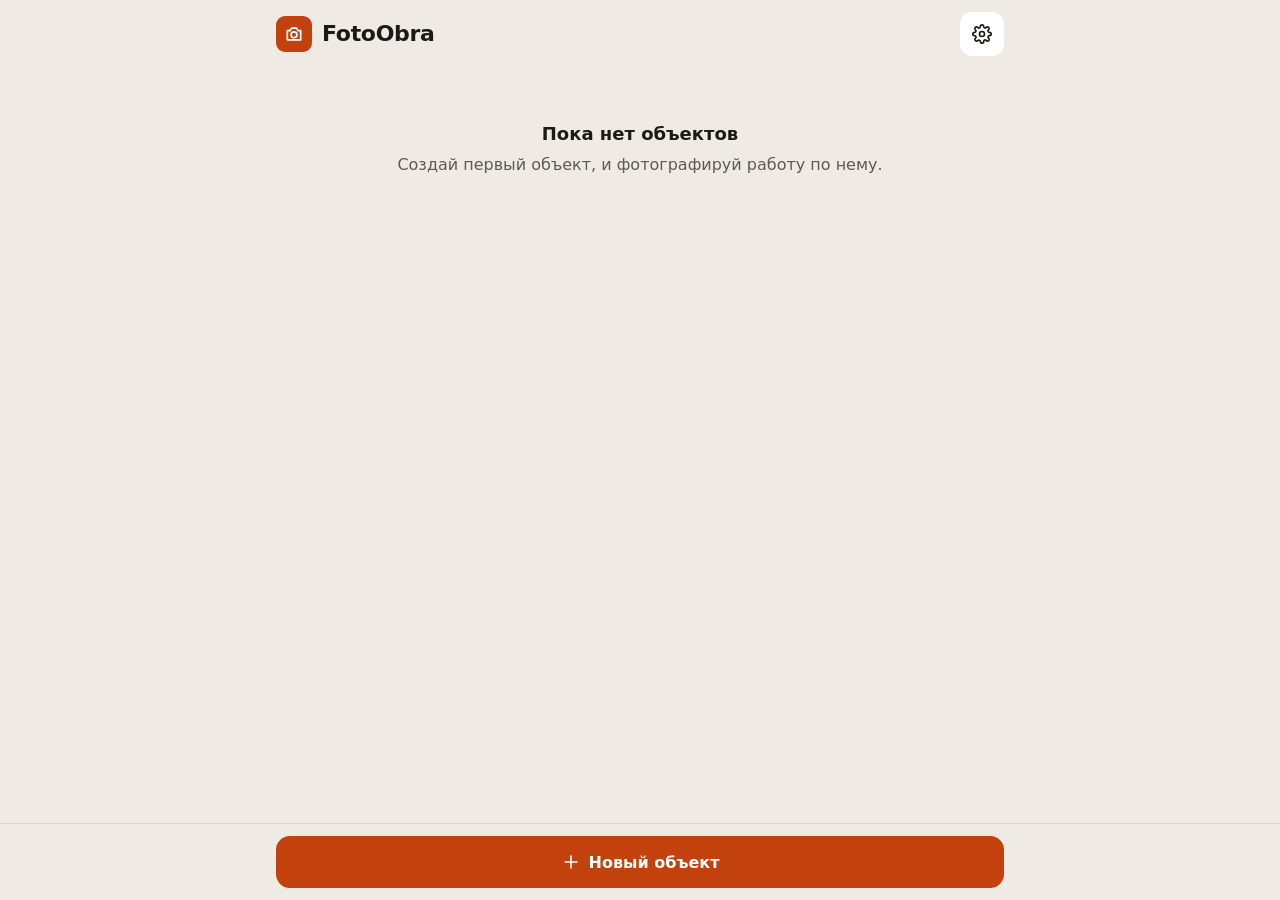
==== commit f5465170: "Revert website and four-language app (#3) Rolls main back to the previous version while the concept " ====
--- a/index.html
+++ b/index.html
@@ -1,375 +1,725 @@
 <!doctype html>
-<html lang="en">
+<html lang="ru">
 <head>
 <meta charset="utf-8">
 <meta name="viewport" content="width=device-width, initial-scale=1, viewport-fit=cover">
-<meta name="theme-color" content="#17324D">
-<meta name="description" content="Photo reports for construction sites. Take a photo, say what was done, send a PDF to your client on WhatsApp. Free, no account, works offline.">
+<meta name="theme-color" content="#EFEBE4">
+<meta name="color-scheme" content="light">
+<meta name="apple-mobile-web-app-capable" content="yes">
+<meta name="mobile-web-app-capable" content="yes">
+<meta name="apple-mobile-web-app-status-bar-style" content="default">
+<meta name="apple-mobile-web-app-title" content="FotoObra">
 <link rel="manifest" href="manifest.webmanifest">
 <link rel="apple-touch-icon" href="icon-180.png">
 <link rel="icon" href="icon-192.png">
-<title>FotoObra: photo reports from the job site</title>
-<script>
-/* The installed app opens this page: send it straight to the app. */
-if (matchMedia('(display-mode: standalone)').matches || navigator.standalone) location.replace('app/');
-</script>
+<title>FotoObra</title>
 <style>
-:root{--navy:#17324D;--deep:#0F2236;--navy2:#22476B;--amber:#FFB400;--bg:#F5F6F8;--ink:#14202B;--muted:#5B6672;--line:#E1E5EA;--soft:#C9D6E3}
-*{box-sizing:border-box}
-html{scroll-behavior:smooth}
-body{margin:0;font-family:-apple-system,BlinkMacSystemFont,"Segoe UI",Inter,system-ui,sans-serif;color:var(--ink);background:var(--bg);-webkit-text-size-adjust:100%}
-a{color:inherit;text-decoration:none}
-img,video{display:block;max-width:100%}
-.c{max-width:1180px;margin:0 auto;padding:0 40px}
-.btn{display:inline-flex;align-items:center;justify-content:center;gap:8px;height:52px;padding:0 24px;border-radius:14px;font-weight:700;font-size:16px;white-space:nowrap}
-.btn.amber{background:var(--amber);color:var(--ink)}
-.btn.ghost{border:1.5px solid rgba(255,255,255,.45);color:#fff}
-.btn.navy{background:var(--navy);color:#fff}
-.btn.sm{height:40px;padding:0 16px;font-size:14px;border-radius:11px}
-.kicker{font-size:13px;font-weight:800;letter-spacing:.8px;text-transform:uppercase;color:#A87500;margin-bottom:12px}
-h1,h2,h3{margin:0}
-h2{font-size:40px;letter-spacing:-1px;line-height:1.1;margin-bottom:14px}
-.sub{font-size:18px;color:var(--muted);margin:0 0 44px;max-width:640px;line-height:1.5}
-section{padding:100px 0}
-
-/* hero */
-.hero{position:relative;color:#fff;background:var(--deep) url(assets/kitchen.jpg) center 40%/cover}
-.hero::before{content:"";position:absolute;inset:0;background:linear-gradient(90deg,rgba(15,34,54,.97) 0%,rgba(15,34,54,.9) 42%,rgba(15,34,54,.4) 75%,rgba(15,34,54,.25) 100%)}
-.hero>.c{position:relative}
-nav{display:flex;align-items:center;gap:26px;padding:20px 0}
-.brand{display:flex;align-items:center;gap:10px;font-weight:800;font-size:20px}
-.brand img{width:34px;height:34px;border-radius:9px}
-.links{display:flex;gap:24px;margin-left:auto;font-size:15px;color:#D5DFEA}
-.links a:hover{color:#fff}
-.lang{display:flex;gap:2px;background:rgba(255,255,255,.1);border-radius:10px;padding:3px}
-.lang button{font:inherit;font-size:13px;font-weight:700;color:#D5DFEA;background:none;border:0;border-radius:8px;padding:6px 9px;cursor:pointer}
-.lang button[aria-pressed=true]{background:#fff;color:var(--ink)}
-.hero-grid{display:grid;grid-template-columns:1.15fr .85fr;gap:30px;align-items:end;padding:44px 0 0}
-.eyebrow{display:inline-block;font-size:13px;font-weight:700;letter-spacing:.6px;text-transform:uppercase;color:var(--amber);background:rgba(255,180,0,.14);padding:6px 12px;border-radius:999px;margin-bottom:20px}
-h1{font-size:58px;line-height:1.04;letter-spacing:-1.6px;margin-bottom:20px;font-weight:800}
-h1 span{color:var(--amber)}
-.lead{font-size:19px;line-height:1.5;color:#D5DFEA;margin:0 0 30px;max-width:520px}
-.cta{display:flex;gap:12px;flex-wrap:wrap;margin-bottom:26px}
-.ticks{display:flex;gap:10px 22px;flex-wrap:wrap;font-size:15px;color:#D5DFEA;margin-bottom:34px}
-.ticks span::before{content:"✓";color:var(--amber);font-weight:800;margin-right:7px}
-.qrline{display:flex;align-items:center;gap:14px;padding-bottom:64px}
-.qrline .q{background:#fff;border-radius:12px;padding:8px}
-.qrline img{width:72px;height:72px}
-.qrline b{display:block;font-size:15px}
-.qrline small{color:#AFC0D2;font-size:13px}
-
-/* phone with the app */
-.phone{width:300px;height:600px;margin:0 auto -60px;background:#0A0F15;border-radius:46px;padding:12px;box-shadow:0 40px 80px rgba(0,0,0,.5),inset 0 0 0 2px #2A3440;position:relative;z-index:2}
-.screen{width:100%;height:100%;border-radius:36px;overflow:hidden;background:#F4F5F7;color:var(--ink);position:relative}
-.at{background:var(--navy);color:#fff;padding:36px 14px 12px;display:flex;align-items:center;gap:10px}
-.at .bk{width:30px;height:30px;border-radius:9px;background:rgba(255,255,255,.14)}
-.at b{display:block;font-size:16px}
-.at small{font-size:11px;color:var(--soft)}
-.feed{padding:10px 12px}
-.day{font-size:10.5px;font-weight:800;letter-spacing:.7px;color:var(--navy2);margin:4px 0 8px;text-transform:uppercase}
-.fg{display:grid;grid-template-columns:1fr 1fr;gap:8px}
-.ph{background:#fff;border:1px solid var(--line);border-radius:11px;overflow:hidden;position:relative}
-.ph img{width:100%;aspect-ratio:4/3;object-fit:cover}
-.ph i{position:absolute;left:6px;top:6px;font-style:normal;font-size:9px;font-weight:700;color:#fff;background:rgba(23,50,77,.85);padding:1px 5px;border-radius:4px}
-.ph p{margin:0;padding:6px 7px 8px;font-size:10px;line-height:1.3}
-.ab{position:absolute;left:0;right:0;bottom:0;display:flex;gap:6px;padding:10px 12px 18px;background:#F4F5F7;border-top:1px solid var(--line)}
-.ab div{flex:1;height:40px;border-radius:11px;display:flex;align-items:center;justify-content:center;font-weight:800;font-size:13px}
-.ab .a{background:var(--amber)}
-.ab .n{background:var(--navy);color:#fff}
-
-/* how it works */
-.steps{display:grid;grid-template-columns:repeat(3,1fr);gap:24px}
-.step{display:flex;gap:16px;background:#fff;border:1px solid var(--line);border-radius:20px;padding:26px}
-.step .n{flex:0 0 44px;height:44px;border-radius:50%;background:var(--navy);color:var(--amber);font-weight:800;font-size:18px;display:flex;align-items:center;justify-content:center}
-.step h3{margin:6px 0 6px;font-size:20px}
-.step p{margin:0;color:var(--muted);line-height:1.5}
-
-/* real jobs */
-.jobs{background:#fff;border-top:1px solid var(--line);border-bottom:1px solid var(--line)}
-.jg{display:grid;grid-template-columns:2fr 1fr 1fr;gap:18px}
-.card{background:var(--bg);border:1px solid var(--line);border-radius:20px;overflow:hidden;display:flex;flex-direction:column}
-.card .im{position:relative}
-.card img{width:100%;aspect-ratio:3/4;object-fit:cover}
-.pair{display:grid;grid-template-columns:1fr 1fr;gap:4px;position:relative}
-.pair .arrow{position:absolute;left:50%;top:50%;transform:translate(-50%,-50%);width:44px;height:44px;border-radius:50%;background:var(--amber);color:var(--ink);display:flex;align-items:center;justify-content:center;font-weight:800;font-size:20px;box-shadow:0 6px 16px rgba(0,0,0,.25)}
-.tag{position:absolute;left:12px;top:12px;font-size:12px;font-weight:800;background:var(--amber);color:var(--ink);padding:3px 9px;border-radius:7px}
-.tag.d{background:var(--navy);color:#fff}
-.card .t{padding:16px 18px 20px}
-.card .t b{display:block;font-size:16px;margin-bottom:4px}
-.card .t span{color:var(--muted);font-size:14.5px;line-height:1.45}
-
-/* sample report */
-.rg{display:grid;grid-template-columns:.95fr 1.05fr;gap:70px;align-items:center}
-.paper{background:#E9EDF2;border-radius:24px;padding:36px;display:flex;justify-content:center}
-.paper img{width:100%;max-width:420px;border-radius:6px;box-shadow:0 30px 60px rgba(15,34,54,.25)}
-.list{list-style:none;padding:0;margin:0 0 30px}
-.list li{display:flex;gap:12px;padding:12px 0;border-bottom:1px solid var(--line);font-size:16px}
-.list li::before{content:"";flex:0 0 22px;height:22px;border-radius:50%;background:var(--amber) url("data:image/svg+xml,%3Csvg xmlns='http://www.w3.org/2000/svg' viewBox='0 0 24 24'%3E%3Cpath d='M6 12l4 4 8-9' fill='none' stroke='%2314202B' stroke-width='3' stroke-linecap='round'/%3E%3C/svg%3E") center/14px no-repeat}
-
-/* why */
-.why{display:grid;grid-template-columns:.9fr 1.1fr;background:var(--deep);border-radius:28px;overflow:hidden;color:#fff}
-.why img{width:100%;height:100%;object-fit:cover;min-height:400px}
-.why .t{padding:56px;display:flex;flex-direction:column;justify-content:center}
-.why blockquote{margin:0 0 26px;font-size:24px;line-height:1.45;font-weight:500}
-.why blockquote::before{content:"“";display:block;font-size:70px;line-height:.6;color:var(--amber);font-weight:800;margin-bottom:10px}
-.who b{display:block;font-size:17px}
-.who span{color:#AFC0D2;font-size:14px}
-
-/* faq */
-.faq{display:grid;grid-template-columns:1fr 1fr;gap:14px 24px}
-.qa{background:#fff;border:1px solid var(--line);border-radius:16px;padding:20px 22px}
-.qa b{display:block;font-size:17px;margin-bottom:8px}
-.qa p{margin:0;color:var(--muted);font-size:15px;line-height:1.5}
-
-/* final */
-.final{position:relative;border-radius:28px;overflow:hidden;color:#fff;background:var(--deep)}
-.final video{position:absolute;inset:0;width:100%;height:100%;object-fit:cover;max-width:none}
-.final::after{content:"";position:absolute;inset:0;background:linear-gradient(90deg,rgba(15,34,54,.96),rgba(15,34,54,.78) 60%,rgba(15,34,54,.45))}
-.final .in{position:relative;z-index:1;padding:60px;display:flex;align-items:center;gap:40px}
-.final p{color:#D5DFEA;font-size:18px;margin:0 0 26px}
-.final .qb{margin-left:auto;background:#fff;border-radius:18px;padding:14px}
-.final .qb img{width:130px;height:130px}
-footer{padding:36px 0 50px;color:var(--muted);font-size:14px;display:flex;justify-content:space-between;gap:16px;flex-wrap:wrap}
-footer a{text-decoration:underline}
-
-/* phones and tablets */
-@media (max-width:900px){
-  .c{padding:0 18px}
-  .links,nav .btn{display:none}
-  .lang{margin-left:auto}
-  .hero::before{background:linear-gradient(180deg,rgba(15,34,54,.95) 0%,rgba(15,34,54,.88) 55%,rgba(15,34,54,.62) 100%)}
-  .hero-grid{grid-template-columns:1fr;padding-top:14px;gap:10px}
-  h1{font-size:38px;letter-spacing:-.9px}
-  .lead{font-size:16.5px}
-  .cta .btn{flex:1;padding:0 12px}
-  .qrline{display:none}
-  .ticks{gap:8px 16px;font-size:14px}
-  .phone{transform:scale(.8);transform-origin:top center;margin-bottom:-160px}
-  section{padding:64px 0}
-  h2{font-size:30px}
-  .sub{font-size:16px;margin-bottom:28px}
-  .steps{grid-template-columns:1fr;gap:12px}
-  .step{padding:20px}
-  .jg{grid-template-columns:1fr 1fr;gap:12px}
-  .jg .big{grid-column:1/-1}
-  .card .t{padding:12px 14px 16px}
-  .card .t b{font-size:15px}
-  .card .t span{font-size:13.5px}
-  .rg,.why,.faq{grid-template-columns:1fr}
-  .rg{gap:28px}
-  .paper{padding:20px}
-  .why img{min-height:240px;height:240px}
-  .why .t{padding:28px 24px}
-  .why blockquote{font-size:19px}
-  .final .in{flex-direction:column;align-items:stretch;padding:34px 24px}
-  .final .qb{display:none}
-  footer{flex-direction:column;gap:6px}
-}
+:root{--bg:#EFEBE4;--card:#FFFFFF;--ink:#1B1A17;--muted:#5E5A52;--line:#D9D3C8;--accent:#C2410C;--soft:#F3E6DA;--edge:#B5AD9E}
+*{box-sizing:border-box;-webkit-tap-highlight-color:transparent}
+html,body{margin:0;background:var(--bg);color:var(--ink);font-family:-apple-system,BlinkMacSystemFont,"Segoe UI",system-ui,sans-serif;-webkit-text-size-adjust:100%}
+button{font:inherit;color:inherit;cursor:pointer}
+svg{flex-shrink:0}
+.top{position:sticky;top:0;z-index:5;background:var(--bg);display:flex;align-items:center;gap:10px;padding:calc(env(safe-area-inset-top) + 12px) 16px 12px;max-width:760px;margin:0 auto}
+.grow{flex:1;min-width:0}
+.logo{width:36px;height:36px;border-radius:9px;background:var(--accent);color:#fff;display:flex;align-items:center;justify-content:center}
+.icon-btn{width:44px;height:44px;border-radius:12px;border:none;background:var(--card);display:flex;align-items:center;justify-content:center;flex-shrink:0}
+.title{font-weight:800;font-size:22px;letter-spacing:-.3px;line-height:1.15;overflow:hidden;text-overflow:ellipsis;white-space:nowrap}
+.sub{display:block;font-size:13px;color:var(--muted);overflow:hidden;text-overflow:ellipsis;white-space:nowrap}
+.wrap{padding:4px 16px calc(120px + env(safe-area-inset-bottom));max-width:760px;margin:0 auto}
+.proj{display:flex;gap:14px;align-items:center;width:100%;padding:12px;background:var(--card);border:1px solid var(--line);border-radius:16px;margin-bottom:12px;text-align:left}
+.proj img,.noimg{width:64px;height:64px;border-radius:12px;object-fit:cover;flex-shrink:0;background:#CFC8BB;display:flex;align-items:center;justify-content:center;color:#fff}
+.pname{display:block;font-size:17px;font-weight:700;margin-bottom:2px;overflow:hidden;text-overflow:ellipsis;white-space:nowrap}
+.empty{text-align:center;padding:48px 16px;color:var(--muted);line-height:1.5}
+.empty b{display:block;color:var(--ink);font-size:18px;margin-bottom:6px}
+.bar{position:fixed;left:0;right:0;bottom:0;z-index:6;background:var(--bg);border-top:1px solid var(--line);padding:12px 16px calc(12px + env(safe-area-inset-bottom))}
+.bar-in{display:flex;gap:10px;max-width:728px;margin:0 auto}
+.btn{height:52px;border-radius:14px;border:none;font-size:16px;font-weight:600;display:flex;align-items:center;justify-content:center;gap:8px;padding:0 14px;flex:1;white-space:nowrap}
+.btn.primary{background:var(--accent);color:#fff}
+.btn.dark{background:var(--ink);color:#fff}
+.btn.ghost{background:transparent;border:1.5px solid var(--edge)}
+.btn.danger{background:transparent;border:1.5px solid #DC2626;color:#B91C1C}
+.btn.sq{flex:0 0 52px;padding:0}
+.btn:disabled{opacity:.5}
+.group-label{font-size:12px;font-weight:600;letter-spacing:.8px;text-transform:uppercase;color:var(--muted);margin:18px 0 10px}
+.grid{display:grid;grid-template-columns:repeat(2,minmax(0,1fr));gap:10px}
+@media(min-width:600px){.grid{grid-template-columns:repeat(3,minmax(0,1fr))}}
+.ph{position:relative;display:flex;flex-direction:column;padding:0;text-align:left;background:var(--card);border:1px solid var(--line);border-radius:14px;overflow:hidden}
+.ph img{width:100%;aspect-ratio:4/3;object-fit:cover;display:block;background:#CFC8BB}
+.ph .cap{padding:8px 10px 0;margin-bottom:10px;font-size:13px;line-height:1.35;display:-webkit-box;-webkit-line-clamp:3;-webkit-box-orient:vertical;overflow:hidden}
+.ph .cap.none{color:var(--muted)}
+.time{position:absolute;left:8px;top:8px;font-size:11px;font-weight:600;padding:2px 7px;border-radius:6px;background:rgba(27,26,23,.75);color:#fff}
+.pick .tick{position:absolute;right:8px;top:8px;width:28px;height:28px;border-radius:50%;background:var(--accent);color:#fff;display:flex;align-items:center;justify-content:center;border:2px solid #fff}
+.pick.off img{opacity:.35}
+.pick.off .tick{background:rgba(255,255,255,.92);color:transparent;border-color:var(--edge)}
+.field{display:flex;flex-direction:column;gap:6px;margin-bottom:14px}
+label{font-size:13px;font-weight:600;color:var(--muted)}
+input[type=text],input[type=date],textarea,select{font:inherit;font-size:16px;padding:12px 14px;border-radius:12px;border:1px solid var(--line);background:var(--card);color:var(--ink);width:100%;-webkit-appearance:none;appearance:none}
+textarea{min-height:92px;resize:vertical;line-height:1.4}
+.row{display:flex;gap:8px;align-items:flex-start}
+.row>.field{flex:1}
+.mic{width:52px;height:52px;border:1.5px solid var(--edge);background:var(--card)}
+.mic.rec{background:#DC2626;border-color:#DC2626;color:#fff}
+.hint{font-size:13px;color:var(--muted);margin:0;line-height:1.4}
+.chips{display:flex;gap:8px;flex-wrap:wrap;margin-bottom:14px}
+.chip{height:40px;padding:0 14px;border-radius:999px;border:1.5px solid var(--edge);background:transparent;font-size:14px;font-weight:600}
+.chip.on{background:var(--ink);border-color:var(--ink);color:#fff}
+.preview-img{width:100%;max-height:52vh;object-fit:contain;border-radius:14px;background:#2B2926;display:block;margin-bottom:16px}
+.done{margin-top:16px;padding:14px;border-radius:14px;background:#E7F5E4;font-weight:600;display:flex;gap:8px;align-items:center}
+.section{margin-top:30px;padding-top:20px;border-top:1px solid var(--line)}
+h2{font-size:18px;margin:0 0 10px}
+.logo-prev{max-height:64px;max-width:220px;display:block;margin:4px 0 10px;background:#fff;border-radius:8px;padding:6px;border:1px solid var(--line)}
+.btn-row{display:flex;gap:10px;flex-wrap:wrap;margin-bottom:10px}
+.btn-row .btn{flex:1 1 150px}
+.toast{position:fixed;left:50%;bottom:calc(96px + env(safe-area-inset-bottom));transform:translateX(-50%);background:var(--ink);color:#fff;padding:10px 16px;border-radius:999px;font-size:14px;font-weight:500;z-index:30;opacity:0;transition:opacity .2s;pointer-events:none;max-width:90vw;text-align:center}
+.toast.show{opacity:1}
+.card{background:var(--card);border:1px solid var(--line);border-radius:14px;padding:14px;margin-bottom:12px;line-height:1.45;font-size:14px}
 </style>
 </head>
 <body>
-<header class="hero"><div class="c">
-  <nav>
-    <a class="brand" href="./"><img src="icon-192.png" alt="">FotoObra</a>
-    <div class="links"><a href="#how" data-t="navHow"></a><a href="#sample" data-t="navSample"></a><a href="#faq" data-t="navFaq"></a></div>
-    <div class="lang" role="group" aria-label="Language"><button data-lang="en">EN</button><button data-lang="pt">PT</button><button data-lang="ru">RU</button><button data-lang="uk">UA</button></div>
-    <a class="btn amber sm" href="app/" data-t="openApp"></a>
-  </nav>
-  <div class="hero-grid">
-    <div>
-      <div class="eyebrow" data-t="eyebrow"></div>
-      <h1 data-t="h1"></h1>
-      <p class="lead" data-t="lead"></p>
-      <div class="cta"><a class="btn amber" href="app/" data-t="start"></a><a class="btn ghost" href="#sample" data-t="seeSample"></a></div>
-      <div class="ticks"><span data-t="t1"></span><span data-t="t2"></span><span data-t="t3"></span></div>
-      <div class="qrline"><div class="q"><img src="assets/qr-app.svg" alt=""></div><div><b data-t="qrTitle"></b><small data-t="qrSub"></small></div></div>
-    </div>
-    <div><div class="phone" aria-hidden="true"><div class="screen">
-      <div class="at"><div class="bk"></div><div><b data-t="mockJob"></b><small data-t="mockSub"></small></div></div>
-      <div class="feed">
-        <div class="day" data-t="today"></div>
-        <div class="fg"><div class="ph"><img src="assets/showroom.jpg" alt=""><i>16:40</i><p data-t="mockCap1"></p></div><div class="ph"><img src="assets/showroom-poster.jpg" alt="" style="object-position:50% 75%"><i>16:32</i><p data-t="mockCap2"></p></div></div>
-        <div class="day" style="margin-top:12px" data-t="yesterday"></div>
-        <div class="fg"><div class="ph"><img src="assets/install.jpg" alt=""><i>11:25</i><p data-t="mockCap3"></p></div></div>
-      </div>
-      <div class="ab"><div class="a" data-t="mockShoot"></div><div class="n" data-t="mockReport"></div></div>
-    </div></div></div>
+<div id="app"></div>
+<input type="file" id="camIn" accept="image/*" capture="environment" hidden>
+<input type="file" id="galIn" accept="image/*" multiple hidden>
+<input type="file" id="logoIn" accept="image/*" hidden>
+<input type="file" id="backupIn" accept=".json,application/json" hidden>
+<script>
+'use strict';
+/* ---------- helpers ---------- */
+const $ = s => document.querySelector(s);
+const app = $('#app');
+const esc = s => String(s ?? '').replace(/[&<>"']/g, c => ({'&':'&amp;','<':'&lt;','>':'&gt;','"':'&quot;',"'":'&#39;'}[c]));
+const uid = () => Date.now().toString(36) + Math.random().toString(36).slice(2, 8);
+const pad = n => String(n).padStart(2, '0');
+const dayKey = ts => { const d = new Date(ts); return d.getFullYear() + '-' + pad(d.getMonth() + 1) + '-' + pad(d.getDate()); };
+const fmtDate = ts => { const d = new Date(ts); return pad(d.getDate()) + '.' + pad(d.getMonth() + 1) + '.' + d.getFullYear(); };
+const fmtTime = ts => { const d = new Date(ts); return pad(d.getHours()) + ':' + pad(d.getMinutes()); };
+const startOfDay = ts => { const d = new Date(ts); d.setHours(0, 0, 0, 0); return d.getTime(); };
+const DAY = 86400000;
+function relDay(ts) {
+  const t = startOfDay(Date.now()), d = startOfDay(ts);
+  if (d === t) return 'сегодня';
+  if (d === t - DAY) return 'вчера';
+  return fmtDate(ts);
+}
+const mb = n => (n / 1048576).toFixed(n < 10485760 ? 1 : 0) + ' МБ';
+const slug = s => String(s).normalize('NFD').replace(/[̀-ͯ]/g, '').replace(/[^A-Za-z0-9А-Яа-яЁёІіЇїЄєҐґ]+/g, '_').replace(/^_|_$/g, '').slice(0, 40) || 'obra';
+
+const I = (d, w = 20) => `<svg width="${w}" height="${w}" viewBox="0 0 24 24" fill="none" stroke="currentColor" stroke-width="2" stroke-linecap="round" stroke-linejoin="round" aria-hidden="true">${d}</svg>`;
+const ICON = {
+  camera: I('<path d="M4 8h3l2-3h6l2 3h3v11H4z"/><circle cx="12" cy="13" r="3.5"/>'),
+  gallery: I('<rect x="3" y="5" width="18" height="14" rx="2"/><circle cx="9" cy="10" r="1.8"/><path d="M21 16l-5-5-8 8"/>'),
+  back: I('<path d="M15 6l-6 6 6 6"/>'),
+  close: I('<path d="M6 6l12 12M18 6L6 18"/>'),
+  gear: I('<circle cx="12" cy="12" r="3"/><path d="M19.4 15a1.7 1.7 0 0 0 .3 1.8l.1.1a2 2 0 1 1-2.8 2.8l-.1-.1a1.7 1.7 0 0 0-1.8-.3 1.7 1.7 0 0 0-1 1.5V21a2 2 0 1 1-4 0v-.1a1.7 1.7 0 0 0-1.1-1.5 1.7 1.7 0 0 0-1.8.3l-.1.1a2 2 0 1 1-2.8-2.8l.1-.1a1.7 1.7 0 0 0 .3-1.8 1.7 1.7 0 0 0-1.5-1H3a2 2 0 1 1 0-4h.1a1.7 1.7 0 0 0 1.5-1.1 1.7 1.7 0 0 0-.3-1.8l-.1-.1a2 2 0 1 1 2.8-2.8l.1.1a1.7 1.7 0 0 0 1.8.3H9a1.7 1.7 0 0 0 1-1.5V3a2 2 0 1 1 4 0v.1a1.7 1.7 0 0 0 1 1.5 1.7 1.7 0 0 0 1.8-.3l.1-.1a2 2 0 1 1 2.8 2.8l-.1.1a1.7 1.7 0 0 0-.3 1.8V9a1.7 1.7 0 0 0 1.5 1H21a2 2 0 1 1 0 4h-.1a1.7 1.7 0 0 0-1.5 1z"/>'),
+  file: I('<path d="M14 3H6v18h12V7z"/><path d="M14 3v4h4"/><path d="M9 13h6M9 17h4"/>'),
+  mic: I('<rect x="9" y="3" width="6" height="11" rx="3"/><path d="M5 11a7 7 0 0 0 14 0"/><path d="M12 18v3"/>', 22),
+  plus: I('<path d="M12 5v14M5 12h14"/>'),
+  pencil: I('<path d="M4 20h4L19 9l-4-4L4 16z"/>'),
+  trash: I('<path d="M4 7h16M9 7V4h6v3M6 7l1 13h10l1-13"/>'),
+  check: I('<path d="M5 12l5 5 9-10"/>', 16),
+  share: I('<path d="M12 3v12M7 8l5-5 5 5"/><path d="M5 13v7h14v-7"/>'),
+  download: I('<path d="M12 3v12M7 10l5 5 5-5"/><path d="M5 21h14"/>'),
+  home: I('<path d="M3 21h18"/><path d="M5 21V10l7-5 7 5v11"/><path d="M10 21v-6h4v6"/>', 24),
+  chev: I('<path d="M9 6l6 6-6 6"/>', 18)
+};
+
+let toastT;
+function toast(msg) {
+  let t = $('.toast');
+  if (!t) { t = document.createElement('div'); t.className = 'toast'; t.setAttribute('role', 'status'); document.body.appendChild(t); }
+  t.textContent = msg; t.classList.add('show');
+  clearTimeout(toastT); toastT = setTimeout(() => t.classList.remove('show'), 2600);
+}
+
+/* ---------- storage (IndexedDB, only on this phone) ---------- */
+let dbp;
+function db() {
+  if (!dbp) dbp = new Promise((res, rej) => {
+    const r = indexedDB.open('fotoobra', 1);
+    r.onupgradeneeded = () => {
+      const d = r.result;
+      d.createObjectStore('projects', { keyPath: 'id' });
+      d.createObjectStore('photos', { keyPath: 'id' }).createIndex('projectId', 'projectId');
+      d.createObjectStore('blobs', { keyPath: 'id' });
+      d.createObjectStore('kv', { keyPath: 'k' });
+    };
+    r.onsuccess = () => res(r.result);
+    r.onerror = () => rej(r.error);
+  });
+  return dbp;
+}
+async function tx(stores, mode, fn) {
+  const d = await db();
+  return new Promise((res, rej) => {
+    const t = d.transaction(stores, mode);
+    let out;
+    const r = fn(t);
+    if (r && 'onsuccess' in r) r.onsuccess = () => { out = r.result; };
+    t.oncomplete = () => res(out);
+    t.onerror = () => rej(t.error);
+    t.onabort = () => rej(t.error || new Error('abort'));
+  });
+}
+const getAll = s => tx(s, 'readonly', t => t.objectStore(s).getAll());
+const get = (s, k) => tx(s, 'readonly', t => t.objectStore(s).get(k));
+const put = (s, v) => tx(s, 'readwrite', t => t.objectStore(s).put(v));
+const byProject = pid => tx('photos', 'readonly', t => t.objectStore('photos').index('projectId').getAll(pid));
+
+const DEFAULTS = { k: 'settings', company: '', line2: '', person: '', logo: null, pdfLang: 'pt', voiceLang: 'ru-RU' };
+let settings = { ...DEFAULTS };
+
+const urlCache = new Map();
+function thumbUrl(ph) {
+  if (!urlCache.has(ph.id)) urlCache.set(ph.id, URL.createObjectURL(new Blob([ph.thumb.buf], { type: ph.thumb.type })));
+  return urlCache.get(ph.id);
+}
+function dropUrl(id) { if (urlCache.has(id)) { URL.revokeObjectURL(urlCache.get(id)); urlCache.delete(id); } }
+
+/* ---------- images ---------- */
+async function loadImg(blob) {
+  const url = URL.createObjectURL(blob);
+  const img = new Image();
+  img.src = url;
+  try { await img.decode(); } catch (e) { await new Promise((ok, bad) => { img.onload = ok; img.onerror = bad; }); }
+  URL.revokeObjectURL(url);
+  return img;
+}
+async function resize(img, max, q, type = 'image/jpeg') {
+  let w = img.naturalWidth, h = img.naturalHeight;
+  const k = Math.min(1, max / Math.max(w, h));
+  w = Math.round(w * k); h = Math.round(h * k);
+  const c = document.createElement('canvas'); c.width = w; c.height = h;
+  const x = c.getContext('2d');
+  if (type === 'image/jpeg') { x.fillStyle = '#fff'; x.fillRect(0, 0, w, h); }
+  x.drawImage(img, 0, 0, w, h);
+  const b = await new Promise(r => c.toBlob(r, type, q));
+  return { buf: await b.arrayBuffer(), type, w, h };
+}
+
+/* ---------- voice ---------- */
+const SR = window.SpeechRecognition || window.webkitSpeechRecognition;
+let rec = null;
+const micBtn = id => SR ? `<button class="icon-btn mic" data-act="mic" data-for="${id}" aria-label="Надиктовать">${ICON.mic}</button>` : '';
+const micHint = () => SR ? 'Нажми микрофон и скажи, что сделано.' : 'Можно надиктовать через микрофон на клавиатуре.';
+function stopMic() { if (rec) { try { rec.stop(); } catch (e) {} } }
+function toggleMic(btn) {
+  if (rec) { stopMic(); return; }
+  const ta = document.getElementById(btn.dataset.for);
+  const base = ta.value.trim() ? ta.value.trim() + ' ' : '';
+  let fin = '';
+  rec = new SR();
+  rec.lang = settings.voiceLang; rec.interimResults = true; rec.continuous = false;
+  rec.onresult = e => {
+    let interim = '';
+    for (let i = e.resultIndex; i < e.results.length; i++) {
+      const r = e.results[i];
+      if (r.isFinal) fin += r[0].transcript; else interim += r[0].transcript;
+    }
+    ta.value = base + fin + interim;
+    ta.dispatchEvent(new Event('input', { bubbles: true }));
+  };
+  rec.onerror = e => { if (e.error !== 'aborted' && e.error !== 'no-speech') toast('Микрофон: ' + e.error); };
+  rec.onend = () => { rec = null; btn.classList.remove('rec'); };
+  btn.classList.add('rec');
+  try { rec.start(); } catch (e) { rec = null; btn.classList.remove('rec'); toast('Микрофон недоступен'); }
+}
+
+/* ---------- navigation ---------- */
+const S = { view: 'home', pid: null, photoId: null, queue: [], qi: 0, report: null, backupFile: null };
+const VIEWS = {};
+async function render(v) { stopMic(); S.view = v; await VIEWS[v](); }
+function go(v, p = {}) {
+  Object.assign(S, p);
+  history.pushState({ v, pid: S.pid, photoId: S.photoId }, '');
+  window.scrollTo(0, 0);
+  render(v);
+}
+function replace(v, p = {}) {
+  Object.assign(S, p);
+  history.replaceState({ v, pid: S.pid, photoId: S.photoId }, '');
+  window.scrollTo(0, 0);
+  render(v);
+}
+window.addEventListener('popstate', e => {
+  const st = e.state || { v: 'home' };
+  S.pid = st.pid ?? null; S.photoId = st.photoId ?? null;
+  render(st.v);
+});
+const topBar = (title, sub, left = 'back', right = '') => `
+<header class="top">
+  ${left === 'back' ? `<button class="icon-btn" data-act="back" aria-label="Назад">${ICON.back}</button>` : left === 'close' ? `<button class="icon-btn" data-act="back" aria-label="Отмена">${ICON.close}</button>` : left}
+  <div class="grow"><div class="title">${esc(title)}</div>${sub ? `<span class="sub">${esc(sub)}</span>` : ''}</div>${right}
+</header>`;
+const bar = inner => `<div class="bar"><div class="bar-in" id="barIn">${inner}</div></div>`;
+
+/* ---------- views ---------- */
+VIEWS.home = async () => {
+  const [projects, photos] = await Promise.all([getAll('projects'), getAll('photos')]);
+  const st = {};
+  for (const ph of photos) {
+    const s = st[ph.projectId] || (st[ph.projectId] = { n: 0, last: 0, thumb: null });
+    s.n++; if (ph.ts >= s.last) { s.last = ph.ts; s.thumb = ph; }
+  }
+  projects.sort((a, b) => (st[b.id]?.last || b.created) - (st[a.id]?.last || a.created));
+  app.innerHTML = topBar('FotoObra', '', `<div class="logo">${ICON.camera}</div>`, `<button class="icon-btn" data-act="settings" aria-label="Настройки">${ICON.gear}</button>`) + `
+<main class="wrap">
+${projects.length ? projects.map(p => {
+    const s = st[p.id];
+    return `<button class="proj" data-act="open" data-id="${p.id}">
+      ${s ? `<img src="${thumbUrl(s.thumb)}" alt="">` : `<span class="noimg">${ICON.home}</span>`}
+      <span class="grow"><span class="pname">${esc(p.name)}</span>${p.addr ? `<span class="sub">${esc(p.addr)}</span>` : ''}<span class="sub">${s ? s.n + ' фото · ' + relDay(s.last) : 'Пока без фото'}</span></span>${ICON.chev}</button>`;
+  }).join('') : `<div class="empty"><b>Пока нет объектов</b>Создай первый объект, и фотографируй работу по нему.</div>`}
+</main>` + bar(`<button class="btn primary" data-act="newProject">${ICON.plus} Новый объект</button>`);
+};
+
+VIEWS.projectForm = async () => {
+  const p = S.pid ? await get('projects', S.pid) : null;
+  app.innerHTML = topBar(p ? 'Изменить объект' : 'Новый объект', '', 'close') + `
+<main class="wrap">
+  <div class="field"><label for="pfName">Название</label><input type="text" id="pfName" value="${esc(p?.name)}" placeholder="Например: Moradia Estoril" autocomplete="off"></div>
+  <div class="field"><label for="pfAddr">Адрес</label><input type="text" id="pfAddr" value="${esc(p?.addr)}" placeholder="Улица, город" autocomplete="off"></div>
+  <div class="field"><label for="pfClient">Клиент</label><input type="text" id="pfClient" value="${esc(p?.client)}" placeholder="Имя или компания" autocomplete="off"></div>
+  ${p ? `<div class="section"><button class="btn danger" data-act="deleteProject">${ICON.trash} Удалить объект и все фото</button></div>` : ''}
+</main>` + bar(`<button class="btn primary" data-act="saveProject">${ICON.check} Сохранить</button>`);
+  if (!p) setTimeout(() => $('#pfName')?.focus(), 50);
+};
+
+VIEWS.project = async () => {
+  const p = await get('projects', S.pid);
+  if (!p) return replace('home', { pid: null });
+  const photos = (await byProject(p.id)).sort((a, b) => b.ts - a.ts);
+  const groups = [];
+  for (const ph of photos) {
+    const k = dayKey(ph.ts);
+    if (!groups.length || groups[groups.length - 1].k !== k) groups.push({ k, ts: ph.ts, items: [] });
+    groups[groups.length - 1].items.push(ph);
+  }
+  const label = ts => { const r = relDay(ts); return r === 'сегодня' ? 'Сегодня' : r === 'вчера' ? 'Вчера' : r; };
+  app.innerHTML = topBar(p.name, [p.addr, photos.length + ' фото'].filter(Boolean).join(' · '), 'back', `<button class="icon-btn" data-act="editProject" aria-label="Изменить объект">${ICON.pencil}</button>`) + `
+<main class="wrap">
+${photos.length ? groups.map(g => `<div class="group-label">${esc(label(g.ts))}</div><div class="grid">${g.items.map(ph => `
+  <button class="ph" data-act="photo" data-id="${ph.id}"><img src="${thumbUrl(ph)}" alt="" loading="lazy"><span class="time">${fmtTime(ph.ts)}</span>
+  <span class="cap ${ph.caption ? '' : 'none'}">${esc(ph.caption || 'Без подписи')}</span></button>`).join('')}</div>`).join('')
+    : `<div class="empty"><b>Фото пока нет</b>Нажми «Снять», сфотографируй работу и надиктуй, что сделано.</div>`}
+</main>` + bar(`
+  <button class="btn primary" data-act="cam">${ICON.camera} Снять</button>
+  <button class="btn ghost sq" data-act="gal" aria-label="Добавить из галереи">${ICON.gallery}</button>
+  <button class="btn dark" data-act="report">${ICON.file} Отчёт</button>`);
+};
+
+VIEWS.add = async () => {
+  const f = S.queue[S.qi];
+  if (!f) return replace('project');
+  if (S.addUrl) URL.revokeObjectURL(S.addUrl);
+  S.addUrl = URL.createObjectURL(f);
+  const many = S.queue.length > 1;
+  app.innerHTML = topBar('Новое фото', many ? `${S.qi + 1} из ${S.queue.length}` : '', 'close') + `
+<main class="wrap">
+  <img class="preview-img" src="${S.addUrl}" alt="Снятое фото">
+  <div class="row"><div class="field"><label for="cap">Подпись</label><textarea id="cap" placeholder="Что сделано? Например: штукатурка во 2-й комнате готова"></textarea></div>${SR ? `<div style="padding-top:25px">${micBtn('cap')}</div>` : ''}</div>
+  <p class="hint">${micHint()}</p>
+</main>` + bar(`${many ? `<button class="btn ghost" data-act="skip">Пропустить</button>` : ''}<button class="btn primary" data-act="savePhoto">${ICON.check} Сохранить</button>`);
+};
+
+VIEWS.photo = async () => {
+  const ph = await get('photos', S.photoId);
+  if (!ph) return replace('project');
+  const full = await get('blobs', ph.id);
+  if (S.viewUrl) URL.revokeObjectURL(S.viewUrl);
+  S.viewUrl = full ? URL.createObjectURL(new Blob([full.buf], { type: full.type })) : thumbUrl(ph);
+  app.innerHTML = topBar(fmtDate(ph.ts) + ' · ' + fmtTime(ph.ts), '') + `
+<main class="wrap">
+  <img class="preview-img" src="${S.viewUrl}" alt="Фото">
+  <div class="row"><div class="field"><label for="cap">Подпись</label><textarea id="cap">${esc(ph.caption)}</textarea></div>${SR ? `<div style="padding-top:25px">${micBtn('cap')}</div>` : ''}</div>
+  <p class="hint">${micHint()}</p>
+</main>` + bar(`<button class="btn danger sq" data-act="deletePhoto" aria-label="Удалить фото">${ICON.trash}</button><button class="btn primary" data-act="updatePhoto">${ICON.check} Сохранить</button>`);
+};
+
+function inRange(ts, R) {
+  const t0 = startOfDay(Date.now());
+  if (R.range === 'today') return ts >= t0;
+  if (R.range === 'week') return ts >= t0 - 6 * DAY;
+  if (R.range === 'custom') {
+    const a = R.from ? new Date(R.from + 'T00:00').getTime() : 0;
+    const b = R.to ? new Date(R.to + 'T00:00').getTime() + DAY : Infinity;
+    return ts >= a && ts < b;
+  }
+  return true;
+}
+function reportBar() {
+  const R = S.report;
+  if (R.pdf) {
+    const canShare = navigator.canShare && navigator.canShare({ files: [R.pdf] });
+    return `${canShare ? `<button class="btn dark" data-act="sharePdf">${ICON.share} Отправить</button>` : ''}<button class="btn ghost" data-act="dlPdf">${ICON.download} Скачать</button>`;
+  }
+  return `<button class="btn primary" data-act="makePdf" ${R.selCount ? '' : 'disabled'}>${ICON.file} Создать PDF</button>`;
+}
+VIEWS.report = async () => {
+  const p = await get('projects', S.pid);
+  if (!p) return replace('home');
+  if (!S.report || S.report.pid !== p.id) S.report = { pid: p.id, range: 'today', from: dayKey(Date.now() - 6 * DAY), to: dayKey(Date.now()), excluded: new Set(), summary: '', pdf: null };
+  const R = S.report;
+  const all = (await byProject(p.id)).sort((a, b) => a.ts - b.ts);
+  const list = all.filter(x => inRange(x.ts, R));
+  R.selCount = list.filter(x => !R.excluded.has(x.id)).length;
+  const chip = (id, t) => `<button class="chip ${R.range === id ? 'on' : ''}" data-act="range" data-range="${id}" aria-pressed="${R.range === id}">${t}</button>`;
+  app.innerHTML = topBar('Отчёт', p.name) + `
+<main class="wrap">
+  <div class="chips">${chip('today', 'Сегодня')}${chip('week', '7 дней')}${chip('all', 'Всё')}${chip('custom', 'Даты')}</div>
+  ${R.range === 'custom' ? `<div class="row"><div class="field"><label for="dFrom">С</label><input type="date" id="dFrom" value="${R.from}"></div><div class="field"><label for="dTo">По</label><input type="date" id="dTo" value="${R.to}"></div></div>` : ''}
+  <p class="hint" style="margin-bottom:12px">${list.length ? `В отчёте ${R.selCount} из ${list.length} фото. Нажми на фото, чтобы убрать или вернуть.` : 'За этот период фото нет.'}</p>
+  <div class="grid">${list.map(x => {
+    const off = R.excluded.has(x.id);
+    return `<button class="ph pick ${off ? 'off' : ''}" data-act="pick" data-id="${x.id}" aria-pressed="${!off}"><img src="${thumbUrl(x)}" alt="" loading="lazy"><span class="time">${fmtDate(x.ts).slice(0, 5)} ${fmtTime(x.ts)}</span><span class="tick">${ICON.check}</span><span class="cap ${x.caption ? '' : 'none'}">${esc(x.caption || 'Без подписи')}</span></button>`;
+  }).join('')}</div>
+  <div class="row" style="margin-top:18px"><div class="field"><label for="summary">Кратко за период (по желанию)</label><textarea id="summary" placeholder="Например: закончили штукатурку, завтра начинаем плитку">${esc(R.summary)}</textarea></div>${SR ? `<div style="padding-top:25px">${micBtn('summary')}</div>` : ''}</div>
+  ${R.pdf ? `<div class="done">${ICON.check} PDF готов: ${R.pdfPages} стр., ${mb(R.pdf.size)}</div>` : ''}
+</main>` + bar(reportBar());
+};
+
+VIEWS.settings = async () => {
+  const s = settings;
+  let logoUrl = '';
+  if (s.logo) { if (S.logoUrl) URL.revokeObjectURL(S.logoUrl); S.logoUrl = logoUrl = URL.createObjectURL(new Blob([s.logo.buf], { type: s.logo.type })); }
+  let usage = '';
+  try { if (navigator.storage?.estimate) { const e = await navigator.storage.estimate(); usage = 'Занято на телефоне: ' + mb(e.usage || 0) + '.'; } } catch (e) {}
+  const standalone = matchMedia('(display-mode: standalone)').matches || navigator.standalone;
+  const opt = (v, cur, t) => `<option value="${v}" ${v === cur ? 'selected' : ''}>${t}</option>`;
+  app.innerHTML = topBar('Настройки', '') + `
+<main class="wrap">
+  ${standalone ? '' : `<div class="card"><b>Установи на экран «Домой».</b> iPhone: Safari → «Поделиться» → «На экран Домой». Android: Chrome → меню ⋮ → «Добавить на гл. экран». Открывай приложение с иконки — так фото надёжнее сохраняются.</div>`}
+  <h2>Для PDF-отчёта</h2>
+  <div class="field"><label for="sCompany">Компания</label><input type="text" id="sCompany" value="${esc(s.company)}" placeholder="Название фирмы"></div>
+  <div class="field"><label for="sLine2">Вторая строка</label><input type="text" id="sLine2" value="${esc(s.line2)}" placeholder="NIF, телефон, e-mail"></div>
+  <div class="field"><label for="sPerson">Ответственный</label><input type="text" id="sPerson" value="${esc(s.person)}" placeholder="Твоё имя"></div>
+  <div class="field"><label>Логотип</label>${logoUrl ? `<img class="logo-prev" src="${logoUrl}" alt="Логотип">` : ''}
+    <div class="btn-row"><button class="btn ghost" data-act="logo">${ICON.gallery} ${s.logo ? 'Заменить' : 'Загрузить'}</button>${s.logo ? `<button class="btn ghost" data-act="logoDel">${ICON.trash} Убрать</button>` : ''}</div></div>
+  <div class="row"><div class="field"><label for="sPdfLang">Язык отчёта</label><select id="sPdfLang">${opt('pt', s.pdfLang, 'Português')}${opt('ru', s.pdfLang, 'Русский')}${opt('uk', s.pdfLang, 'Українська')}</select></div>
+  <div class="field"><label for="sVoice">Язык диктовки</label><select id="sVoice">${opt('ru-RU', s.voiceLang, 'Русский')}${opt('pt-PT', s.voiceLang, 'Português')}${opt('uk-UA', s.voiceLang, 'Українська')}</select></div></div>
+  <button class="btn primary" data-act="saveSettings" style="width:100%">${ICON.check} Сохранить настройки</button>
+
+  <div class="section">
+    <h2>Резервная копия</h2>
+    <p class="hint" style="margin-bottom:12px">Всё хранится только в этом телефоне. Раз в неделю делай копию и сохраняй её в Google Drive или на компьютер. ${usage}</p>
+    <div class="btn-row"><button class="btn dark" data-act="backup">${ICON.download} Сделать копию</button><button class="btn ghost" data-act="restore">${ICON.share} Восстановить</button></div>
+    ${S.backupFile ? `<div class="done">${ICON.check} Копия готова, ${mb(S.backupFile.size)}</div><div class="btn-row" style="margin-top:10px">${navigator.canShare && navigator.canShare({ files: [S.backupFile] }) ? `<button class="btn dark" data-act="shareBackup">${ICON.share} Отправить / сохранить</button>` : ''}<button class="btn ghost" data-act="dlBackup">${ICON.download} Скачать</button></div>` : ''}
   </div>
-</div></header>
-
-<section id="how" style="padding-top:130px"><div class="c">
-  <div class="kicker" data-t="howK"></div>
-  <h2 data-t="howH"></h2>
-  <p class="sub" data-t="howSub"></p>
-  <div class="steps">
-    <div class="step"><div class="n">1</div><div><h3 data-t="s1h"></h3><p data-t="s1p"></p></div></div>
-    <div class="step"><div class="n">2</div><div><h3 data-t="s2h"></h3><p data-t="s2p"></p></div></div>
-    <div class="step"><div class="n">3</div><div><h3 data-t="s3h"></h3><p data-t="s3p"></p></div></div>
-  </div>
-</div></section>
-
-<section class="jobs"><div class="c">
-  <div class="kicker" data-t="jobsK"></div>
-  <h2 data-t="jobsH"></h2>
-  <p class="sub" data-t="jobsSub"></p>
-  <div class="jg">
-    <div class="card big">
-      <div class="pair">
-        <div class="im"><img src="assets/install.jpg" alt=""><span class="tag" data-t="tagWork"></span></div>
-        <div class="im"><img src="assets/showroom.jpg" alt=""><span class="tag d" data-t="tagDone"></span></div>
-        <div class="arrow">→</div>
-      </div>
-      <div class="t"><b data-t="j1h"></b><span data-t="j1p"></span></div>
-    </div>
-    <div class="card"><div class="im"><img src="assets/demolition.jpg" alt=""><span class="tag" data-t="tagDemo"></span></div><div class="t"><b data-t="j2h"></b><span data-t="j2p"></span></div></div>
-    <div class="card"><div class="im"><img src="assets/kitchen.jpg" alt="" style="object-position:30% 50%"><span class="tag d" data-t="tagHand"></span></div><div class="t"><b data-t="j3h"></b><span data-t="j3p"></span></div></div>
-  </div>
-</div></section>
-
-<section id="sample"><div class="c rg">
-  <a class="paper" id="reportLink" href="assets/sample-report-en.pdf" target="_blank" rel="noopener"><img id="reportImg" src="assets/sample-report-en.jpg" alt=""></a>
-  <div>
-    <div class="kicker" data-t="repK"></div>
-    <h2 data-t="repH"></h2>
-    <p class="sub" style="margin-bottom:24px" data-t="repSub"></p>
-    <ul class="list"><li data-t="r1"></li><li data-t="r2"></li><li data-t="r3"></li><li>English, Português, Русский, Українська</li></ul>
-    <a class="btn navy" id="reportBtn" href="assets/sample-report-en.pdf" target="_blank" rel="noopener" data-t="openPdf"></a>
-  </div>
-</div></section>
-
-<section style="padding-top:0"><div class="c">
-  <div class="why"><img src="assets/workshop.jpg" alt="" loading="lazy"><div class="t">
-    <div class="kicker" style="color:var(--amber)" data-t="whyK"></div>
-    <blockquote data-t="whyQ"></blockquote>
-    <div class="who"><b>Davyd Medvedchuk</b><span data-t="whyWho"></span></div>
-  </div></div>
-</div></section>
-
-<section id="faq" style="padding-top:0"><div class="c">
-  <div class="kicker" data-t="faqK"></div>
-  <h2 style="margin-bottom:30px" data-t="faqH"></h2>
-  <div class="faq">
-    <div class="qa"><b data-t="q1"></b><p data-t="a1"></p></div>
-    <div class="qa"><b data-t="q2"></b><p data-t="a2"></p></div>
-    <div class="qa"><b data-t="q3"></b><p data-t="a3"></p></div>
-    <div class="qa"><b data-t="q4"></b><p data-t="a4"></p></div>
-  </div>
-</div></section>
-
-<section style="padding-top:0"><div class="c">
-  <div class="final">
-    <video autoplay muted loop playsinline preload="metadata" poster="assets/showroom-poster.jpg"><source src="assets/showroom.mp4" type="video/mp4"></video>
-    <div class="in"><div><h2 data-t="finH"></h2><p data-t="finP"></p><a class="btn amber" href="app/" data-t="finBtn"></a></div><div class="qb"><img src="assets/qr-app.svg" alt=""></div></div>
-  </div>
-  <footer><span data-t="foot1"></span><span><span data-t="foot2"></span> · <a href="https://github.com/davydmedvedchuk/fotoobra">GitHub</a></span></footer>
-</div></section>
-
-<script>
-const T = {
-  en: {
-    navHow: 'How it works', navSample: 'Sample report', navFaq: 'FAQ', openApp: 'Open the app',
-    eyebrow: 'For builders and renovation crews', h1: 'Photo reports for your client, <span>straight from the site</span>',
-    lead: 'Take a photo, say what was done, and send your client a clean PDF on WhatsApp. With your logo.',
-    start: 'Start for free', seeSample: 'See a sample report', t1: 'No sign-up', t2: 'Works offline', t3: 'Photos stay on your phone',
-    qrTitle: 'Open it on your phone', qrSub: 'Point your camera at the code',
-    mockJob: 'Showroom kitchen', mockSub: 'Lisbon · 3 photos', today: 'Today', yesterday: 'Yesterday',
-    mockCap1: 'Kitchen finished, LED lighting connected', mockCap2: 'Worktop and hob fitted', mockCap3: 'Fronts fitted, worktop tomorrow', mockShoot: 'Photo', mockReport: 'Report',
-    howK: 'How it works', howH: 'Three steps instead of an evening in the gallery', howSub: 'Work photos no longer get lost among personal ones. Each one sits in its job, with a date and a caption.',
-    s1h: 'Create a job', s1p: 'Name, address and client. Once per site.', s2h: 'Shoot and dictate', s2p: 'Photo from the camera, caption by voice. Dirty hands, no typing.', s3h: 'Send the PDF', s3p: 'For a day, a week or any dates. Straight to WhatsApp or e-mail.',
-    jobsK: 'Real jobs', jobsH: 'Any job, any stage', jobsSub: 'Photos from different jobs in Lisbon, the way they look in the app.',
-    tagWork: 'In progress', tagDone: 'Done', tagDemo: 'Demolition', tagHand: 'Handover',
-    j1h: 'Showroom kitchen', j1p: 'From fitting the fronts to the finished kitchen with LED lighting.', j2h: 'Apartment', j2p: 'Opening made, temporary beam in place.', j3h: 'Apartment', j3p: 'Kitchen units and appliances installed.',
-    repK: 'Sample report', repH: 'This is what your client gets', repSub: 'A real report made in the app from the photos above. No edits.',
-    r1: 'Your logo, company name and contacts', r2: 'Photos by date, with captions', r3: 'A short summary for the period', openPdf: 'Open the sample PDF',
-    whyK: 'Why I built it', whyQ: 'I work on building sites in Lisbon. Every day there are dozens of photos: before, during, after. I built FotoObra for myself, so the report goes to the client straight from the site.', whyWho: 'Builder in Lisbon, author of FotoObra',
-    faqK: 'Questions', faqH: 'Frequently asked',
-    q1: 'Where are my photos stored?', a1: 'Only on your phone. They are never uploaded anywhere.', q2: 'How much does it cost?', a2: 'Nothing. No account, no subscription.',
-    q3: 'Do I need internet?', a3: 'No. You only need it to send the PDF to your client.', q4: 'How do I move to a new phone?', a4: 'Settings → Make a copy, then Restore on the new phone.',
-    finH: 'Try it on your next job', finP: 'Takes 10 seconds: open it on your phone and add it to your Home Screen.', finBtn: 'Open FotoObra',
-    foot1: 'FotoObra · made on building sites in Lisbon', foot2: 'Free · No account · Offline'
+  <p class="hint" style="margin-top:24px">FotoObra 1.0 · работает без интернета, без аккаунта и без подписки.</p>
+</main>`;
+};
+
+/* ---------- PDF (drawn on canvas, packed without libraries) ---------- */
+const LBL = {
+  pt: { title: 'Relatório de obra', client: 'Cliente', period: 'Período', person: 'Responsável', date: 'Data', summary: 'Resumo', page: 'Página', of: 'de', file: 'Relatorio' },
+  ru: { title: 'Отчёт по объекту', client: 'Клиент', period: 'Период', person: 'Ответственный', date: 'Дата', summary: 'Кратко', page: 'Страница', of: 'из', file: 'Otchet' },
+  uk: { title: 'Звіт по об’єкту', client: 'Клієнт', period: 'Період', person: 'Відповідальний', date: 'Дата', summary: 'Коротко', page: 'Сторінка', of: 'з', file: 'Zvit' }
+};
+function buildPdf(pages) {
+  const enc = new TextEncoder(), parts = [], offs = [];
+  let len = 0;
+  const push = x => { const b = typeof x === 'string' ? enc.encode(x) : new Uint8Array(x); parts.push(b); len += b.length; };
+  const obj = (id, body) => { offs[id] = len; push(id + ' 0 obj\n'); body(); push('\nendobj\n'); };
+  const PW = 595.28, PH = 841.89, n = pages.length;
+  push('%PDF-1.4\n%âãÏÓ\n');
+  obj(1, () => push('<< /Type /Catalog /Pages 2 0 R >>'));
+  obj(2, () => push(`<< /Type /Pages /Kids [${pages.map((_, i) => (3 + 3 * i) + ' 0 R').join(' ')}] /Count ${n} >>`));
+  pages.forEach((p, i) => {
+    const pid = 3 + 3 * i, cid = pid + 1, iid = pid + 2;
+    obj(pid, () => push(`<< /Type /Page /Parent 2 0 R /MediaBox [0 0 ${PW} ${PH}] /Resources << /XObject << /Im0 ${iid} 0 R >> >> /Contents ${cid} 0 R >>`));
+    const cs = `q ${PW} 0 0 ${PH} 0 0 cm /Im0 Do Q`;
+    obj(cid, () => { push(`<< /Length ${cs.length} >>\nstream\n`); push(cs); push('\nendstream'); });
+    obj(iid, () => { push(`<< /Type /XObject /Subtype /Image /Width ${p.w} /Height ${p.h} /ColorSpace /DeviceRGB /BitsPerComponent 8 /Filter /DCTDecode /Length ${p.buf.byteLength} >>\nstream\n`); push(p.buf); push('\nendstream'); });
+  });
+  const xref = len, total = 3 + 3 * n;
+  let x = `xref\n0 ${total}\n0000000000 65535 f \n`;
+  for (let i = 1; i < total; i++) x += String(offs[i]).padStart(10, '0') + ' 00000 n \n';
+  push(x);
+  push(`trailer\n<< /Size ${total} /Root 1 0 R >>\nstartxref\n${xref}\n%%EOF`);
+  return new Blob(parts, { type: 'application/pdf' });
+}
+async function makeReportPdf(project, photos, summary) {
+  const L = LBL[settings.pdfLang] || LBL.pt;
+  const W = 1240, H = 1754, M = 90, ACC = '#C2410C', INK = '#1B1A17', MUT = '#5E5A52';
+  const F = (px, w = 400) => `${w} ${px}px -apple-system, BlinkMacSystemFont, "Segoe UI", Roboto, "Helvetica Neue", Arial, sans-serif`;
+  const pages = [];
+  let c, x, y;
+  const newPage = () => {
+    c = document.createElement('canvas'); c.width = W; c.height = H;
+    x = c.getContext('2d'); x.fillStyle = '#fff'; x.fillRect(0, 0, W, H); x.textBaseline = 'alphabetic';
+    pages.push(c); y = M;
+    if (pages.length > 1) { x.fillStyle = MUT; x.font = F(22); x.fillText(clip(project.name + ' · ' + L.title, W - 2 * M), M, y + 22); y += 56; }
+  };
+  const clip = (t, maxW) => { t = String(t); if (x.measureText(t).width <= maxW) return t; while (t.length && x.measureText(t + '…').width > maxW) t = t.slice(0, -1); return t + '…'; };
+  const wrap = (text, maxW, maxLines) => {
+    const out = [];
+    for (const para of String(text).split(/\n/)) {
+      let line = '';
+      for (const w of para.split(/\s+/).filter(Boolean)) {
+        const t = line ? line + ' ' + w : w;
+        if (x.measureText(t).width > maxW && line) { out.push(line); line = w; } else line = t;
+      }
+      if (line) out.push(line);
+    }
+    if (maxLines && out.length > maxLines) { const o = out.slice(0, maxLines); o[maxLines - 1] = clip(o[maxLines - 1] + '…', maxW); return o; }
+    return out.map(l => clip(l, maxW));
+  };
+  newPage();
+  /* header */
+  let hx = M;
+  if (settings.logo) {
+    try {
+      const lg = await loadImg(new Blob([settings.logo.buf], { type: settings.logo.type }));
+      const s = Math.min(96 / lg.naturalHeight, 240 / lg.naturalWidth);
+      const lw = lg.naturalWidth * s, lh = lg.naturalHeight * s;
+      x.drawImage(lg, hx, y + (96 - lh) / 2, lw, lh); hx += lw + 26;
+    } catch (e) {}
+  }
+  const dateTxt = fmtDate(Date.now());
+  x.font = F(28, 600); const dw = x.measureText(dateTxt).width;
+  x.fillStyle = INK; x.font = F(30, 600); x.fillText(clip(settings.company || '', W - M - hx - dw - 40), hx, y + 42);
+  x.fillStyle = MUT; x.font = F(22); x.fillText(clip(settings.line2 || '', W - M - hx - dw - 40), hx, y + 78);
+  x.textAlign = 'right'; x.fillStyle = MUT; x.font = F(22); x.fillText(L.date, W - M, y + 38);
+  x.fillStyle = INK; x.font = F(28, 600); x.fillText(dateTxt, W - M, y + 76); x.textAlign = 'left';
+  y += 118; x.fillStyle = ACC; x.fillRect(M, y, W - 2 * M, 5); y += 50;
+  x.fillStyle = INK; x.font = F(58, 800); x.fillText(L.title, M, y + 52); y += 84;
+  x.fillStyle = '#3D3A34'; x.font = F(28); x.fillText(clip([project.name, project.addr].filter(Boolean).join(' · '), W - 2 * M), M, y + 28); y += 58;
+  /* info boxes */
+  const t0 = Math.min(...photos.map(p => p.ts)), t1 = Math.max(...photos.map(p => p.ts));
+  const period = dayKey(t0) === dayKey(t1) ? fmtDate(t0) : fmtDate(t0) + ' – ' + fmtDate(t1);
+  const boxes = [[L.client, project.client || '—'], [L.period, period], [L.person, settings.person || '—']];
+  const bw = (W - 2 * M - 2 * 24) / 3;
+  boxes.forEach(([k, v], i) => {
+    const bx = M + i * (bw + 24);
+    x.fillStyle = '#F5F2EC'; x.fillRect(bx, y, bw, 104);
+    x.fillStyle = MUT; x.font = F(20); x.fillText(k, bx + 22, y + 38);
+    x.fillStyle = INK; x.font = F(26, 600); x.fillText(clip(v, bw - 44), bx + 22, y + 78);
+  });
+  y += 104 + 44;
+  /* summary */
+  if (summary.trim()) {
+    x.fillStyle = MUT; x.font = F(20, 600); x.fillText(L.summary.toUpperCase(), M, y + 20); y += 40;
+    x.fillStyle = INK; x.font = F(26);
+    for (const line of wrap(summary.trim(), W - 2 * M, 8)) { x.fillText(line, M, y + 28); y += 40; }
+    y += 30;
+  }
+  /* photos, 2 per row */
+  const gap = 36, cw = (W - 2 * M - gap) / 2, ih = Math.round(cw * 0.66), capLines = 3, cellH = ih + 24 + capLines * 32 + 20;
+  const bottom = H - M - 40;
+  let col = 0;
+  for (const ph of photos) {
+    if (col === 0 && y + cellH > bottom) newPage();
+    const cx = M + col * (cw + gap);
+    x.fillStyle = '#F2EFEA'; x.fillRect(cx, y, cw, ih);
+    try {
+      const full = await get('blobs', ph.id);
+      const img = await loadImg(new Blob([full ? full.buf : ph.thumb.buf], { type: 'image/jpeg' }));
+      const s = Math.min(cw / img.naturalWidth, ih / img.naturalHeight);
+      const w = img.naturalWidth * s, h = img.naturalHeight * s;
+      x.drawImage(img, cx + (cw - w) / 2, y + (ih - h) / 2, w, h);
+    } catch (e) {}
+    let ty = y + ih + 34;
+    x.font = F(22, 700); x.fillStyle = INK;
+    const stamp = fmtDate(ph.ts) + ' ' + fmtTime(ph.ts);
+    x.fillText(stamp, cx, ty);
+    x.font = F(22); x.fillStyle = '#3D3A34';
+    for (const line of wrap(ph.caption || '', cw, capLines)) { ty += 32; x.fillText(line, cx, ty); }
+    col++; if (col === 2) { col = 0; y += cellH; }
+  }
+  /* footers */
+  pages.forEach((pg, i) => {
+    const g = pg.getContext('2d');
+    g.fillStyle = '#E5E0D6'; g.fillRect(M, H - M + 6, W - 2 * M, 2);
+    g.fillStyle = MUT; g.font = F(20);
+    g.fillText(settings.company || 'FotoObra', M, H - M + 40);
+    g.textAlign = 'right'; g.fillText(`${L.page} ${i + 1} ${L.of} ${pages.length}`, W - M, H - M + 40); g.textAlign = 'left';
+  });
+  const jpgs = [];
+  for (const pg of pages) {
+    const b = await new Promise(r => pg.toBlob(r, 'image/jpeg', 0.86));
+    jpgs.push({ buf: await b.arrayBuffer(), w: W, h: H });
+    pg.width = pg.height = 1;
+  }
+  const name = `${L.file}_${slug(project.name)}_${dayKey(Date.now())}.pdf`;
+  return { file: new File([buildPdf(jpgs)], name, { type: 'application/pdf' }), pages: pages.length };
+}
+
+function download(file) {
+  const a = document.createElement('a');
+  a.href = URL.createObjectURL(file); a.download = file.name;
+  document.body.appendChild(a); a.click();
+  setTimeout(() => { URL.revokeObjectURL(a.href); a.remove(); }, 5000);
+}
+async function shareFile(file, title) {
+  try { await navigator.share({ files: [file], title }); }
+  catch (e) { if (e.name !== 'AbortError') download(file); }
+}
+
+/* ---------- backup ---------- */
+function toB64(buf) {
+  const u = new Uint8Array(buf); let s = '';
+  for (let i = 0; i < u.length; i += 0x8000) s += String.fromCharCode.apply(null, u.subarray(i, i + 0x8000));
+  return btoa(s);
+}
+function fromB64(b) { const s = atob(b); const u = new Uint8Array(s.length); for (let i = 0; i < s.length; i++) u[i] = s.charCodeAt(i); return u.buffer; }
+const packBin = o => o && o.buf ? { type: o.type, w: o.w, h: o.h, b64: toB64(o.buf) } : o;
+const unpackBin = o => o && o.b64 ? { type: o.type, w: o.w, h: o.h, buf: fromB64(o.b64) } : o;
+async function makeBackup() {
+  const [projects, photos, blobs, kv] = await Promise.all([getAll('projects'), getAll('photos'), getAll('blobs'), getAll('kv')]);
+  const parts = ['{"app":"fotoobra","v":1,"at":' + JSON.stringify(new Date().toISOString()),
+    ',"projects":' + JSON.stringify(projects),
+    ',"photos":' + JSON.stringify(photos.map(p => ({ ...p, thumb: packBin(p.thumb) }))),
+    ',"kv":' + JSON.stringify(kv.map(k => ({ ...k, logo: packBin(k.logo) }))), ',"blobs":['];
+  blobs.forEach((b, i) => parts.push((i ? ',' : '') + JSON.stringify({ id: b.id, ...packBin(b) })));
+  parts.push(']}');
+  return new File(parts, `fotoobra-backup-${dayKey(Date.now())}.json`, { type: 'application/json' });
+}
+async function restoreBackup(file) {
+  let data;
+  try { data = JSON.parse(await file.text()); } catch (e) { return toast('Это не файл копии FotoObra'); }
+  if (data.app !== 'fotoobra') return toast('Это не файл копии FotoObra');
+  if (!confirm(`Восстановить ${data.projects.length} объектов и ${data.photos.length} фото? Совпадающие записи будут заменены.`)) return;
+  await tx(['projects', 'photos', 'blobs', 'kv'], 'readwrite', t => {
+    data.projects.forEach(p => t.objectStore('projects').put(p));
+    data.photos.forEach(p => t.objectStore('photos').put({ ...p, thumb: unpackBin(p.thumb) }));
+    data.blobs.forEach(b => { const u = unpackBin(b); t.objectStore('blobs').put({ id: b.id, buf: u.buf, type: u.type, w: u.w, h: u.h }); });
+    data.kv.forEach(k => t.objectStore('kv').put({ ...k, logo: unpackBin(k.logo) }));
+  });
+  settings = { ...DEFAULTS, ...((await get('kv', 'settings')) || {}) };
+  toast('Копия восстановлена');
+  replace('home');
+}
+
+/* ---------- actions ---------- */
+function readSettingsFields() {
+  if (!$('#sCompany')) return;
+  settings.company = $('#sCompany').value.trim();
+  settings.line2 = $('#sLine2').value.trim();
+  settings.person = $('#sPerson').value.trim();
+  settings.pdfLang = $('#sPdfLang').value;
+  settings.voiceLang = $('#sVoice').value;
+}
+async function busy(btn, text, fn) {
+  const old = btn.innerHTML; btn.disabled = true; btn.textContent = text;
+  try { await fn(); } catch (e) { console.error(e); toast('Ошибка: ' + (e.message || e)); btn.disabled = false; btn.innerHTML = old; }
+}
+const ACT = {
+  back: () => history.back(),
+  settings: () => go('settings'),
+  open: b => go('project', { pid: b.dataset.id }),
+  newProject: () => go('projectForm', { pid: null }),
+  editProject: () => go('projectForm'),
+  saveProject: async () => {
+    const name = $('#pfName').value.trim();
+    if (!name) { $('#pfName').focus(); return toast('Напиши название объекта'); }
+    const old = S.pid ? await get('projects', S.pid) : null;
+    const p = { ...(old || { id: uid(), created: Date.now() }), name, addr: $('#pfAddr').value.trim(), client: $('#pfClient').value.trim() };
+    await put('projects', p);
+    if (old) history.back(); else replace('project', { pid: p.id });
   },
-  pt: {
-    navHow: 'Como funciona', navSample: 'Relatório de exemplo', navFaq: 'Perguntas', openApp: 'Abrir a app',
-    eyebrow: 'Para construtores e equipas de remodelação', h1: 'Relatórios fotográficos para o cliente, <span>direto da obra</span>',
-    lead: 'Tire uma foto, diga o que foi feito e envie ao cliente um PDF limpo pelo WhatsApp. Com o seu logótipo.',
-    start: 'Começar grátis', seeSample: 'Ver um exemplo', t1: 'Sem registo', t2: 'Funciona sem internet', t3: 'As fotos ficam no seu telemóvel',
-    qrTitle: 'Abra no telemóvel', qrSub: 'Aponte a câmara para o código',
-    mockJob: 'Cozinha de showroom', mockSub: 'Lisboa · 3 fotos', today: 'Hoje', yesterday: 'Ontem',
-    mockCap1: 'Cozinha pronta, iluminação LED ligada', mockCap2: 'Tampo e placa montados', mockCap3: 'Frentes montadas, tampo amanhã', mockShoot: 'Foto', mockReport: 'Relatório',
-    howK: 'Como funciona', howH: 'Três passos em vez de uma noite na galeria', howSub: 'As fotos da obra já não se perdem entre as pessoais. Cada uma fica na sua obra, com data e legenda.',
-    s1h: 'Crie uma obra', s1p: 'Nome, morada e cliente. Uma vez por obra.', s2h: 'Fotografe e dite', s2p: 'Foto da câmara, legenda por voz. Mãos sujas, sem escrever.', s3h: 'Envie o PDF', s3p: 'De um dia, de uma semana ou de quaisquer datas. Direto para o WhatsApp ou e-mail.',
-    jobsK: 'Obras reais', jobsH: 'Qualquer obra, qualquer fase', jobsSub: 'Fotos de várias obras em Lisboa, tal como aparecem na app.',
-    tagWork: 'Em obra', tagDone: 'Pronto', tagDemo: 'Demolição', tagHand: 'Entrega',
-    j1h: 'Cozinha de showroom', j1p: 'Da montagem das frentes à cozinha pronta com iluminação LED.', j2h: 'Apartamento', j2p: 'Vão aberto, viga provisória colocada.', j3h: 'Apartamento', j3p: 'Móveis de cozinha e eletrodomésticos instalados.',
-    repK: 'Relatório de exemplo', repH: 'É isto que o cliente recebe', repSub: 'Um relatório real feito na app com as fotos acima. Sem retoques.',
-    r1: 'O seu logótipo, nome da empresa e contactos', r2: 'Fotos por data, com legendas', r3: 'Um resumo curto do período', openPdf: 'Abrir o PDF de exemplo',
-    whyK: 'Porque o fiz', whyQ: 'Trabalho em obras em Lisboa. Todos os dias são dezenas de fotos: antes, durante, depois. Fiz o FotoObra para mim, para que o relatório siga para o cliente diretamente da obra.', whyWho: 'Construtor em Lisboa, autor do FotoObra',
-    faqK: 'Perguntas', faqH: 'Perguntas frequentes',
-    q1: 'Onde ficam as fotos?', a1: 'Só no seu telemóvel. Nunca são enviadas para lado nenhum.', q2: 'Quanto custa?', a2: 'Nada. Sem conta e sem subscrição.',
-    q3: 'Preciso de internet?', a3: 'Não. Só precisa dela para enviar o PDF ao cliente.', q4: 'Como passo tudo para outro telemóvel?', a4: 'Definições → Fazer cópia e, no telemóvel novo, Restaurar.',
-    finH: 'Experimente na próxima obra', finP: 'Leva 10 segundos: abra no telemóvel e adicione ao ecrã principal.', finBtn: 'Abrir o FotoObra',
-    foot1: 'FotoObra · feito em obras de Lisboa', foot2: 'Grátis · Sem conta · Sem internet'
+  deleteProject: async () => {
+    const p = await get('projects', S.pid);
+    if (!confirm(`Удалить «${p.name}» и все его фото? Это нельзя отменить.`)) return;
+    const photos = await byProject(p.id);
+    await tx(['projects', 'photos', 'blobs'], 'readwrite', t => {
+      photos.forEach(ph => { t.objectStore('photos').delete(ph.id); t.objectStore('blobs').delete(ph.id); dropUrl(ph.id); });
+      t.objectStore('projects').delete(p.id);
+    });
+    toast('Объект удалён');
+    replace('home', { pid: null });
   },
-  ru: {
-    navHow: 'Как работает', navSample: 'Пример отчёта', navFaq: 'Вопросы', openApp: 'Открыть приложение',
-    eyebrow: 'Для строителей и ремонтных бригад', h1: 'Фотоотчёт клиенту <span>прямо с объекта</span>',
-    lead: 'Сфотографируй работу, надиктуй, что сделано, и отправь клиенту аккуратный PDF в WhatsApp. С твоим логотипом.',
-    start: 'Начать бесплатно', seeSample: 'Пример отчёта', t1: 'Без регистрации', t2: 'Работает без интернета', t3: 'Фото только у тебя',
-    qrTitle: 'Открой на телефоне', qrSub: 'Наведи камеру на код',
-    mockJob: 'Кухня в шоуруме', mockSub: 'Лиссабон · 3 фото', today: 'Сегодня', yesterday: 'Вчера',
-    mockCap1: 'Кухня готова, подсветка подключена', mockCap2: 'Столешница и варочная панель на месте', mockCap3: 'Фасады выставлены, столешница завтра', mockShoot: 'Снять', mockReport: 'Отчёт',
-    howK: 'Как это работает', howH: 'Три шага вместо вечера в галерее', howSub: 'Рабочие фото больше не теряются среди личных. Каждое лежит в своём объекте, с датой и подписью.',
-    s1h: 'Создай объект', s1p: 'Название, адрес и клиент. Один раз на всю стройку.', s2h: 'Снимай и диктуй', s2p: 'Фото с камеры, подпись голосом. Руки грязные — печатать не надо.', s3h: 'Отправь PDF', s3p: 'За день, неделю или любые даты. Сразу в WhatsApp или на почту.',
-    jobsK: 'Реальные объекты', jobsH: 'Любой объект, любой этап', jobsSub: 'Фото с разных объектов в Лиссабоне — так, как они выглядят в приложении.',
-    tagWork: 'В работе', tagDone: 'Готово', tagDemo: 'Демонтаж', tagHand: 'Сдача',
-    j1h: 'Кухня в шоуруме', j1p: 'От монтажа фасадов до готовой кухни с LED-подсветкой.', j2h: 'Квартира', j2p: 'Проём открыт, стоит временная балка.', j3h: 'Квартира', j3p: 'Кухонный блок и техника установлены.',
-    repK: 'Пример отчёта', repH: 'Клиент получает вот такой PDF', repSub: 'Настоящий отчёт из приложения, собранный из фото выше. Без правок.',
-    r1: 'Твой логотип, название фирмы и контакты', r2: 'Фото по датам, с подписями', r3: 'Краткий итог за период', openPdf: 'Открыть пример PDF',
-    whyK: 'Почему я это сделал', whyQ: 'Я работаю на стройках в Лиссабоне. Каждый день — десятки фото: до, во время, после. FotoObra я сделал для себя, чтобы отчёт уходил клиенту прямо с объекта.', whyWho: 'Строитель в Лиссабоне, автор FotoObra',
-    faqK: 'Вопросы', faqH: 'Часто спрашивают',
-    q1: 'Где хранятся фото?', a1: 'Только на твоём телефоне. Никуда не загружаются.', q2: 'Сколько стоит?', a2: 'Бесплатно. Без аккаунта и без подписки.',
-    q3: 'Нужен интернет?', a3: 'Нет. Только чтобы отправить PDF клиенту.', q4: 'Как перенести на новый телефон?', a4: 'Настройки → «Сделать копию», на новом телефоне — «Восстановить».',
-    finH: 'Попробуй на следующем объекте', finP: 'Установка за 10 секунд: открой на телефоне и добавь на экран «Домой».', finBtn: 'Открыть FotoObra',
-    foot1: 'FotoObra · сделано на стройках Лиссабона', foot2: 'Бесплатно · Без аккаунта · Офлайн'
+  cam: () => $('#camIn').click(),
+  gal: () => $('#galIn').click(),
+  photo: b => go('photo', { photoId: b.dataset.id }),
+  report: () => { S.report = null; go('report'); },
+  mic: b => toggleMic(b),
+  skip: () => { S.qi++; S.qi < S.queue.length ? render('add') : history.back(); },
+  savePhoto: b => busy(b, 'Сохраняю…', async () => {
+    stopMic();
+    const f = S.queue[S.qi];
+    const img = await loadImg(f);
+    const full = await resize(img, 1600, 0.82);
+    const thumb = await resize(img, 480, 0.72);
+    const id = uid();
+    const ts = f.lastModified && f.lastModified <= Date.now() ? f.lastModified : Date.now();
+    await tx(['photos', 'blobs'], 'readwrite', t => {
+      t.objectStore('photos').put({ id, projectId: S.pid, ts, caption: $('#cap').value.trim(), thumb });
+      t.objectStore('blobs').put({ id, ...full });
+    });
+    try { navigator.storage?.persist?.(); } catch (e) {}
+    S.qi++;
+    if (S.qi < S.queue.length) { toast('Сохранено'); render('add'); }
+    else { S.queue = []; toast('Фото сохранено'); history.back(); }
+  }),
+  updatePhoto: async () => {
+    stopMic();
+    const ph = await get('photos', S.photoId);
+    ph.caption = $('#cap').value.trim();
+    await put('photos', ph);
+    toast('Сохранено'); history.back();
   },
-  uk: {
-    navHow: 'Як працює', navSample: 'Приклад звіту', navFaq: 'Питання', openApp: 'Відкрити застосунок',
-    eyebrow: 'Для будівельників і ремонтних бригад', h1: 'Фотозвіт клієнту <span>просто з об’єкта</span>',
-    lead: 'Сфотографуй роботу, надиктуй, що зроблено, і надішли клієнту охайний PDF у WhatsApp. З твоїм логотипом.',
-    start: 'Почати безкоштовно', seeSample: 'Приклад звіту', t1: 'Без реєстрації', t2: 'Працює без інтернету', t3: 'Фото лише в тебе',
-    qrTitle: 'Відкрий на телефоні', qrSub: 'Наведи камеру на код',
-    mockJob: 'Кухня в шоурумі', mockSub: 'Лісабон · 3 фото', today: 'Сьогодні', yesterday: 'Вчора',
-    mockCap1: 'Кухня готова, підсвітку підключено', mockCap2: 'Стільниця й варильна панель на місці', mockCap3: 'Фасади виставлено, стільниця завтра', mockShoot: 'Зняти', mockReport: 'Звіт',
-    howK: 'Як це працює', howH: 'Три кроки замість вечора в галереї', howSub: 'Робочі фото більше не губляться серед особистих. Кожне лежить у своєму об’єкті, з датою й підписом.',
-    s1h: 'Створи об’єкт', s1p: 'Назва, адреса й клієнт. Один раз на все будівництво.', s2h: 'Знімай і диктуй', s2p: 'Фото з камери, підпис голосом. Руки брудні — друкувати не треба.', s3h: 'Надішли PDF', s3p: 'За день, тиждень або будь-які дати. Одразу у WhatsApp чи на пошту.',
-    jobsK: 'Реальні об’єкти', jobsH: 'Будь-який об’єкт, будь-який етап', jobsSub: 'Фото з різних об’єктів у Лісабоні — такі, як вони виглядають у застосунку.',
-    tagWork: 'У роботі', tagDone: 'Готово', tagDemo: 'Демонтаж', tagHand: 'Здача',
-    j1h: 'Кухня в шоурумі', j1p: 'Від монтажу фасадів до готової кухні з LED-підсвіткою.', j2h: 'Квартира', j2p: 'Проріз відкрито, стоїть тимчасова балка.', j3h: 'Квартира', j3p: 'Кухонний блок і техніку встановлено.',
-    repK: 'Приклад звіту', repH: 'Клієнт отримує ось такий PDF', repSub: 'Справжній звіт із застосунку, зібраний із фото вище. Без правок.',
-    r1: 'Твій логотип, назва фірми й контакти', r2: 'Фото за датами, з підписами', r3: 'Короткий підсумок за період', openPdf: 'Відкрити приклад PDF',
-    whyK: 'Чому я це зробив', whyQ: 'Я працюю на будовах у Лісабоні. Щодня — десятки фото: до, під час, після. FotoObra я зробив для себе, щоб звіт ішов клієнту просто з об’єкта.', whyWho: 'Будівельник у Лісабоні, автор FotoObra',
-    faqK: 'Питання', faqH: 'Часто питають',
-    q1: 'Де зберігаються фото?', a1: 'Лише на твоєму телефоні. Нікуди не завантажуються.', q2: 'Скільки коштує?', a2: 'Безкоштовно. Без акаунта й без підписки.',
-    q3: 'Потрібен інтернет?', a3: 'Ні. Лише щоб надіслати PDF клієнту.', q4: 'Як перенести на новий телефон?', a4: 'Налаштування → «Зробити копію», на новому телефоні — «Відновити».',
-    finH: 'Спробуй на наступному об’єкті', finP: 'Встановлення за 10 секунд: відкрий на телефоні й додай на екран «Додому».', finBtn: 'Відкрити FotoObra',
-    foot1: 'FotoObra · зроблено на будовах Лісабона', foot2: 'Безкоштовно · Без акаунта · Офлайн'
-  }
-};
-function setLang(lang) {
-  if (!T[lang]) lang = 'en';
-  const d = T[lang];
-  document.documentElement.lang = lang;
-  document.querySelectorAll('[data-t]').forEach(el => { el.innerHTML = d[el.dataset.t] ?? T.en[el.dataset.t]; });
-  document.querySelectorAll('.lang button').forEach(b => b.setAttribute('aria-pressed', b.dataset.lang === lang));
-  const pdf = `assets/sample-report-${lang}.pdf`;
-  document.getElementById('reportLink').href = document.getElementById('reportBtn').href = pdf;
-  document.getElementById('reportImg').src = `assets/sample-report-${lang}.jpg`;
-  try { localStorage.setItem('fotoobra-site-lang', lang); } catch (e) {}
-}
-document.querySelector('.lang').addEventListener('click', e => { const b = e.target.closest('[data-lang]'); if (b) setLang(b.dataset.lang); });
-let start = new URLSearchParams(location.search).get('lang');
-if (!start) { try { start = localStorage.getItem('fotoobra-site-lang'); } catch (e) {} }
-setLang(start || 'en');
+  deletePhoto: async () => {
+    if (!confirm('Удалить это фото?')) return;
+    const id = S.photoId;
+    await tx(['photos', 'blobs'], 'readwrite', t => { t.objectStore('photos').delete(id); t.objectStore('blobs').delete(id); });
+    dropUrl(id); toast('Фото удалено'); history.back();
+  },
+  range: b => { const R = S.report; R.range = b.dataset.range; R.pdf = null; render('report'); },
+  pick: b => { const R = S.report, id = b.dataset.id; R.excluded.has(id) ? R.excluded.delete(id) : R.excluded.add(id); R.pdf = null; render('report'); },
+  makePdf: b => busy(b, 'Создаю PDF…', async () => {
+    stopMic();
+    const R = S.report;
+    const p = await get('projects', S.pid);
+    const list = (await byProject(p.id)).sort((a, c) => a.ts - c.ts).filter(x => inRange(x.ts, R) && !R.excluded.has(x.id));
+    if (!list.length) return toast('Нет фото для отчёта');
+    const out = await makeReportPdf(p, list, R.summary);
+    R.pdf = out.file; R.pdfPages = out.pages;
+    const y = window.scrollY; await render('report'); window.scrollTo(0, y);
+  }),
+  sharePdf: async () => { const p = await get('projects', S.pid); shareFile(S.report.pdf, p.name); },
+  dlPdf: () => download(S.report.pdf),
+  logo: () => { readSettingsFields(); $('#logoIn').click(); },
+  logoDel: async () => { readSettingsFields(); settings.logo = null; await put('kv', settings); render('settings'); },
+  saveSettings: async () => { readSettingsFields(); await put('kv', settings); toast('Настройки сохранены'); },
+  backup: b => busy(b, 'Готовлю копию…', async () => { S.backupFile = await makeBackup(); readSettingsFields(); await render('settings'); window.scrollTo(0, document.body.scrollHeight); }),
+  shareBackup: () => shareFile(S.backupFile, 'FotoObra — резервная копия'),
+  dlBackup: () => download(S.backupFile),
+  restore: () => $('#backupIn').click()
+};
+app.addEventListener('click', e => {
+  const b = e.target.closest('[data-act]');
+  if (b && !b.disabled && ACT[b.dataset.act]) ACT[b.dataset.act](b, e);
+});
+app.addEventListener('input', e => {
+  if (e.target.id === 'summary' && S.report) {
+    S.report.summary = e.target.value;
+    if (S.report.pdf) { S.report.pdf = null; $('.done')?.remove(); $('#barIn').innerHTML = reportBar(); }
+  }
+});
+app.addEventListener('change', e => {
+  if ((e.target.id === 'dFrom' || e.target.id === 'dTo') && S.report) {
+    S.report[e.target.id === 'dFrom' ? 'from' : 'to'] = e.target.value; S.report.pdf = null; render('report');
+  }
+});
+const onFiles = input => {
+  const files = [...input.files]; input.value = '';
+  if (files.length) go('add', { queue: files, qi: 0 });
+};
+$('#camIn').addEventListener('change', e => onFiles(e.target));
+$('#galIn').addEventListener('change', e => onFiles(e.target));
+$('#logoIn').addEventListener('change', async e => {
+  const f = e.target.files[0]; e.target.value = '';
+  if (!f) return;
+  try { settings.logo = await resize(await loadImg(f), 480, 0.92, 'image/png'); await put('kv', settings); render('settings'); }
+  catch (err) { toast('Не получилось открыть картинку'); }
+});
+$('#backupIn').addEventListener('change', e => { const f = e.target.files[0]; e.target.value = ''; if (f) restoreBackup(f); });
+
+/* ---------- start ---------- */
+(async () => {
+  try { settings = { ...DEFAULTS, ...((await get('kv', 'settings')) || {}) }; } catch (e) {}
+  history.replaceState({ v: 'home' }, '');
+  render('home');
+  if ('serviceWorker' in navigator && location.protocol === 'https:') navigator.serviceWorker.register('sw.js').catch(() => {});
+})();
 </script>
 </body>
 </html>
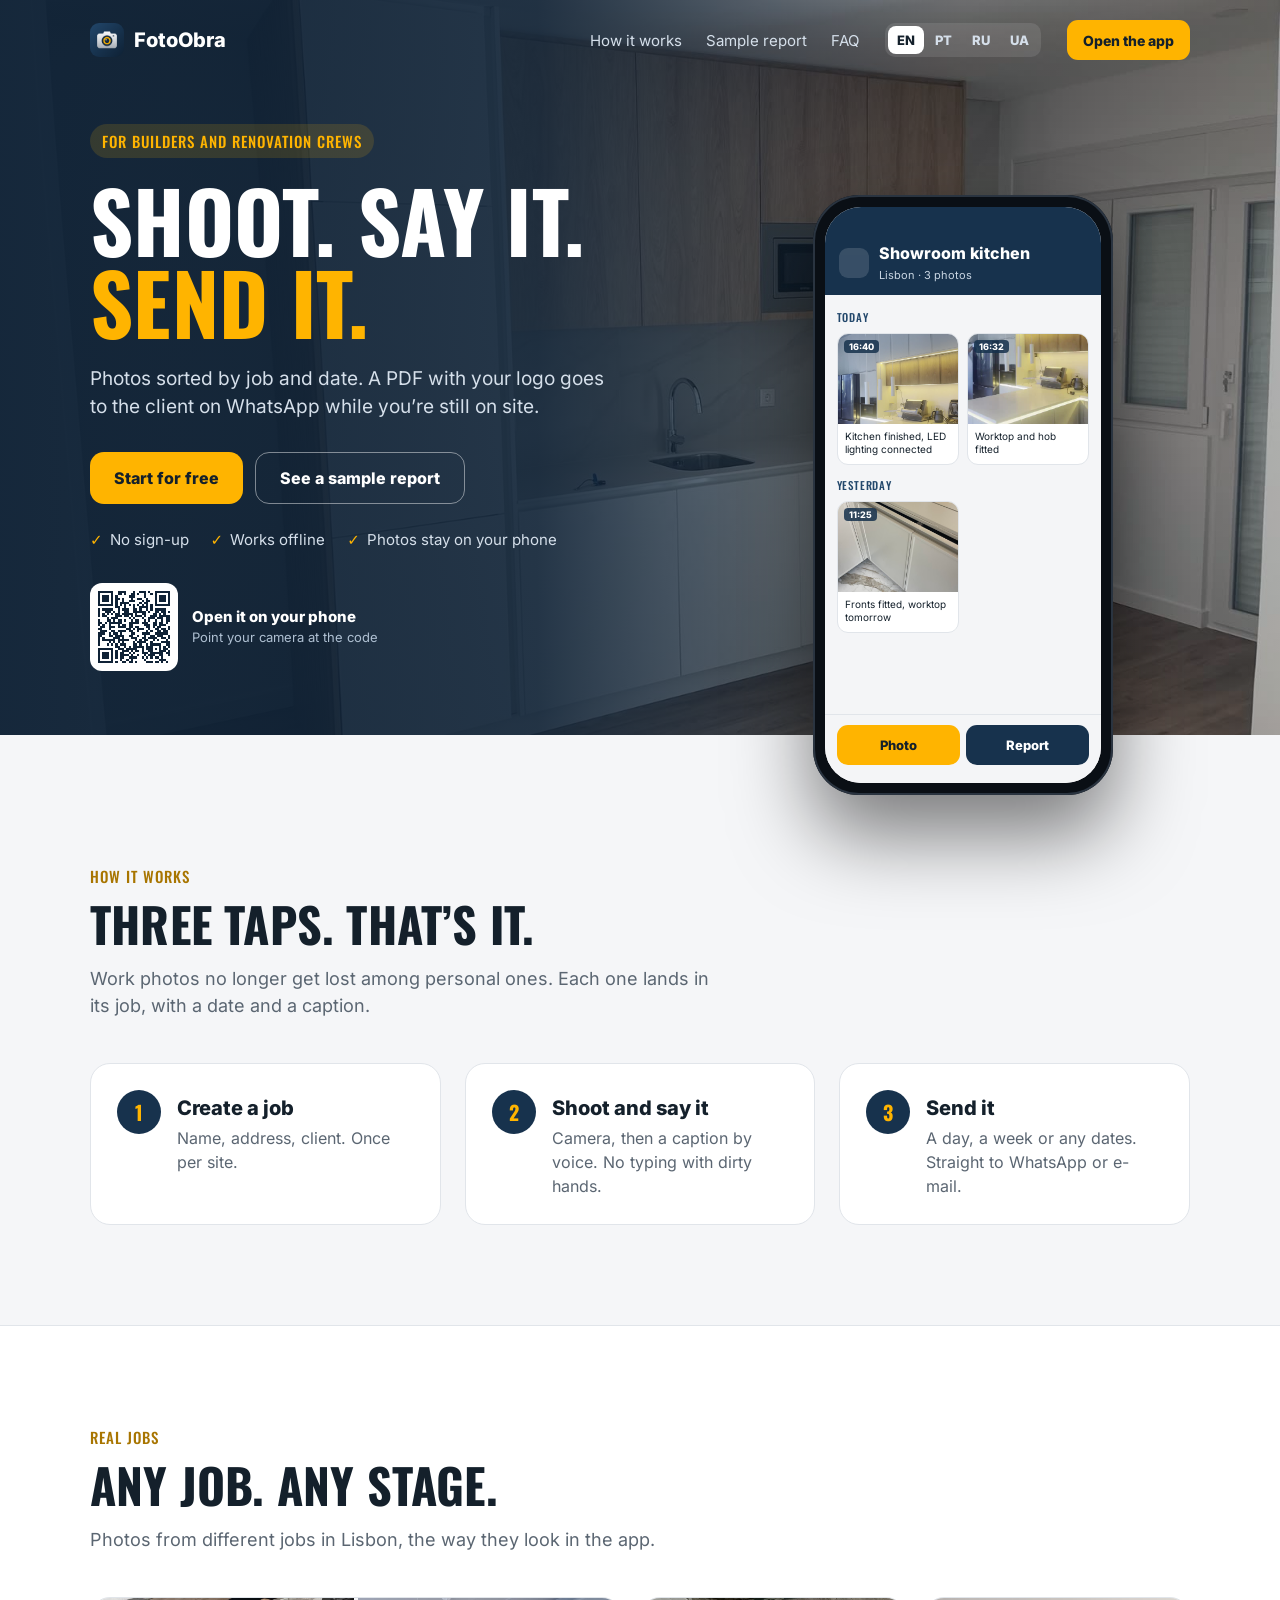
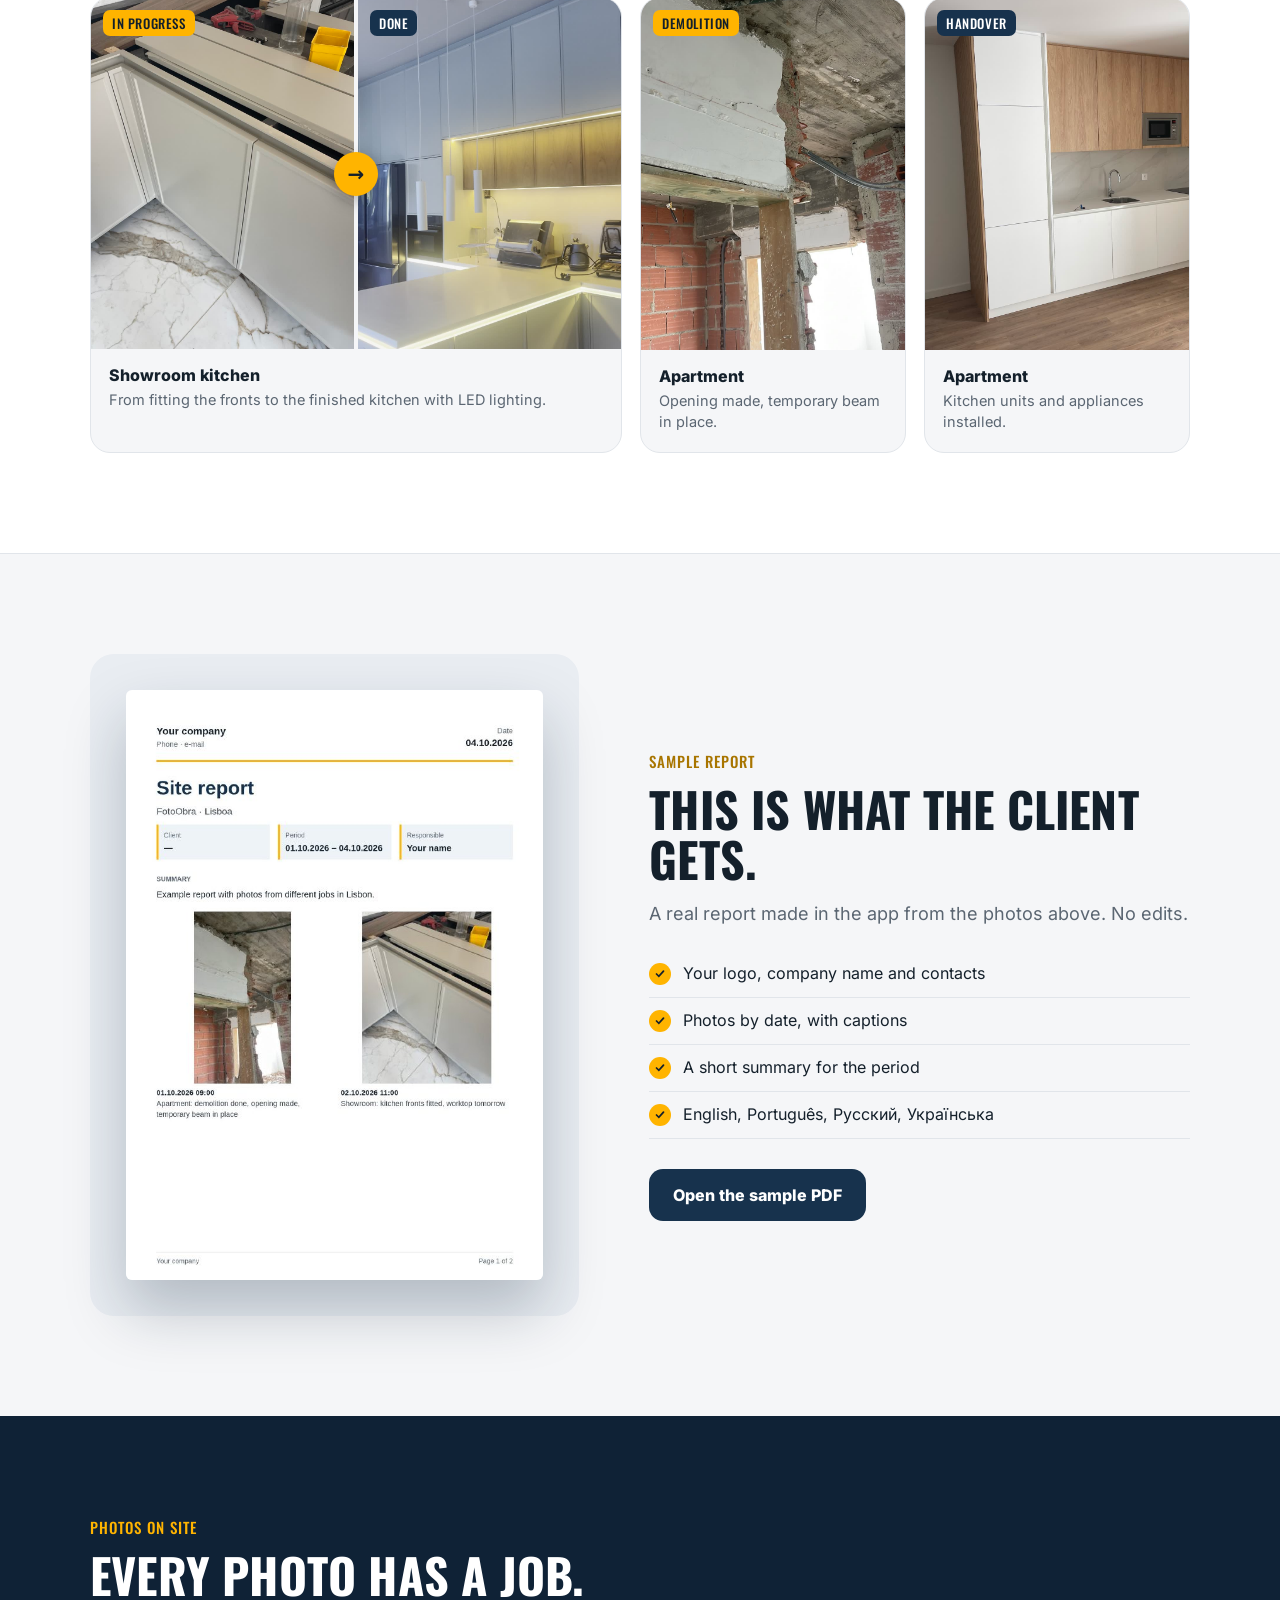
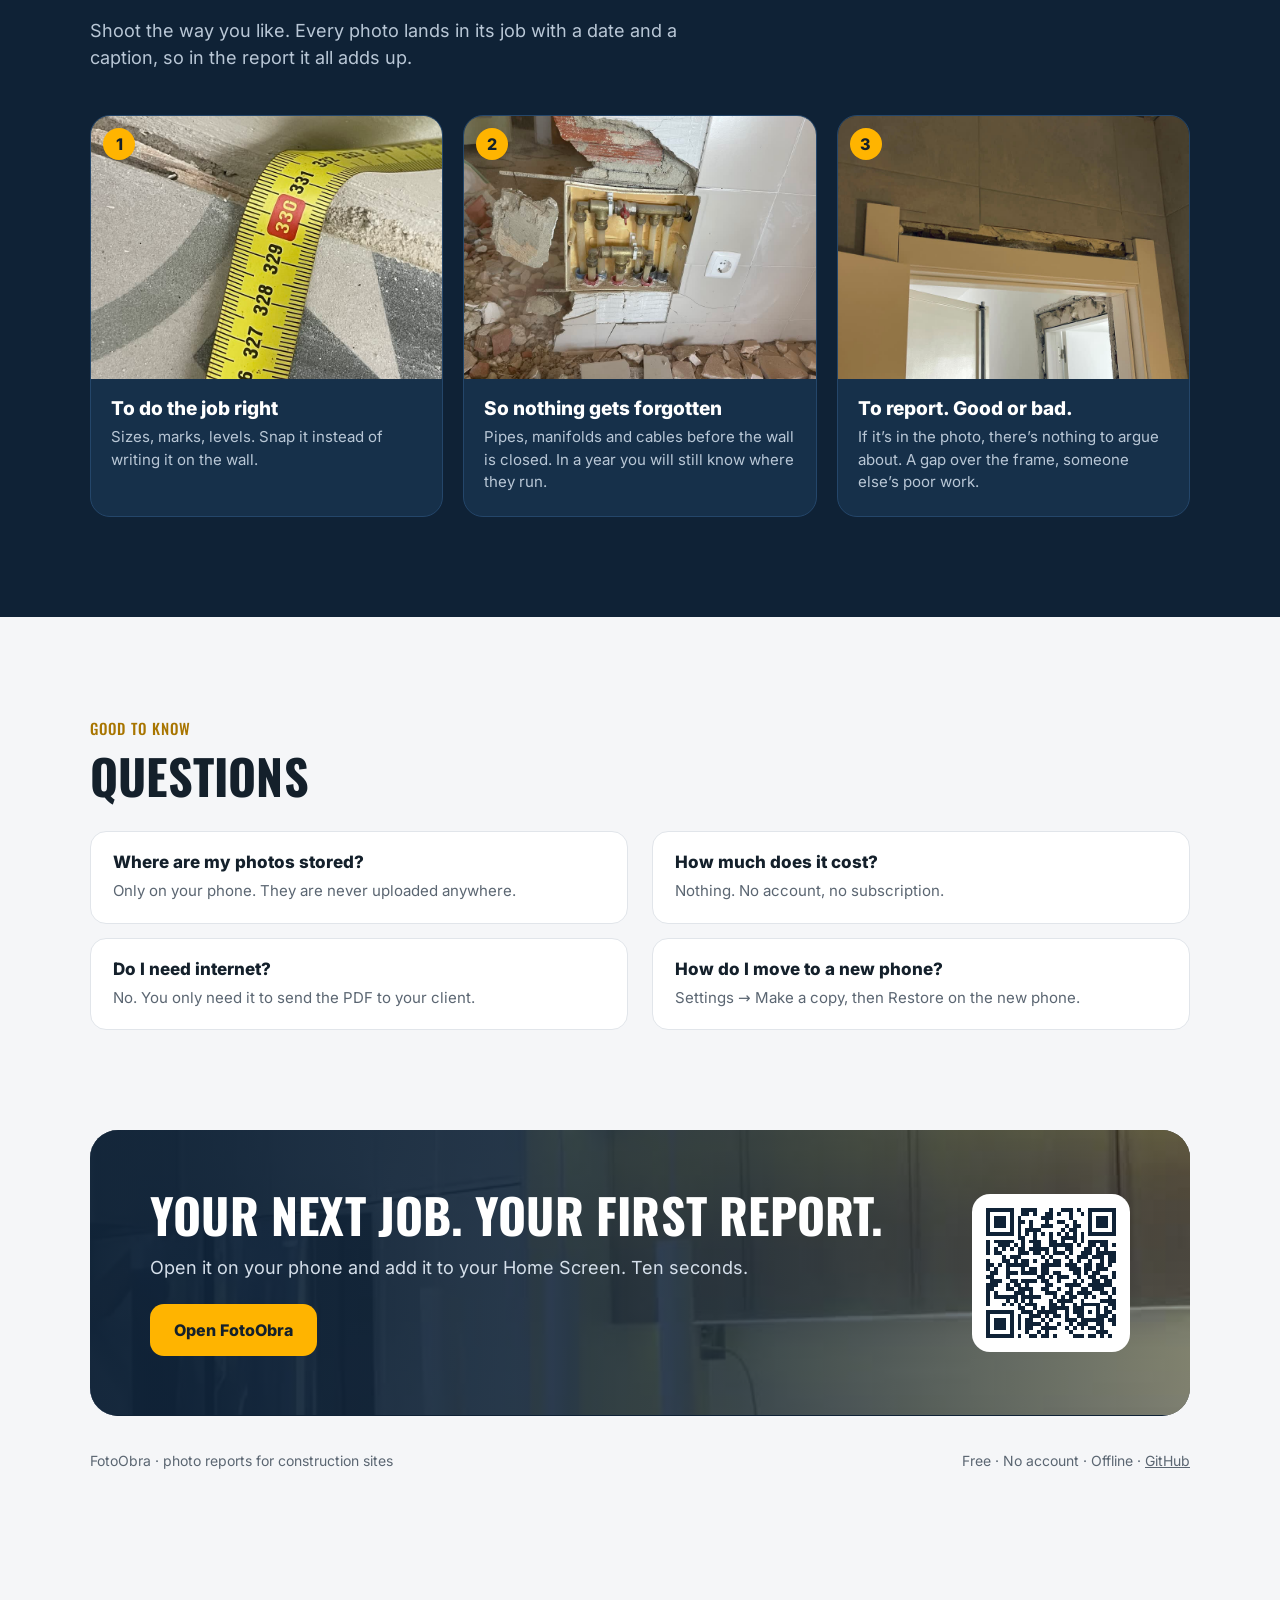
==== commit 0b096ee0: "FotoObra: photo reports for construction sites Website and app in English, Portuguese, Russian and U" ====
--- a/index.html
+++ b/index.html
@@ -1,725 +1,380 @@
 <!doctype html>
-<html lang="ru">
+<html lang="en">
 <head>
 <meta charset="utf-8">
 <meta name="viewport" content="width=device-width, initial-scale=1, viewport-fit=cover">
-<meta name="theme-color" content="#EFEBE4">
-<meta name="color-scheme" content="light">
-<meta name="apple-mobile-web-app-capable" content="yes">
-<meta name="mobile-web-app-capable" content="yes">
-<meta name="apple-mobile-web-app-status-bar-style" content="default">
-<meta name="apple-mobile-web-app-title" content="FotoObra">
+<meta name="theme-color" content="#17324D">
+<meta name="description" content="Photo reports for construction sites. Take a photo, say what was done, send a PDF to your client on WhatsApp. Free, no account, works offline.">
 <link rel="manifest" href="manifest.webmanifest">
 <link rel="apple-touch-icon" href="icon-180.png">
 <link rel="icon" href="icon-192.png">
-<title>FotoObra</title>
+<link rel="stylesheet" href="assets/fonts.css">
+<title>FotoObra: photo reports from the job site</title>
+<script>
+/* The installed app opens this page: send it straight to the app. */
+if (matchMedia('(display-mode: standalone)').matches || navigator.standalone) location.replace('app/');
+</script>
 <style>
-:root{--bg:#EFEBE4;--card:#FFFFFF;--ink:#1B1A17;--muted:#5E5A52;--line:#D9D3C8;--accent:#C2410C;--soft:#F3E6DA;--edge:#B5AD9E}
-*{box-sizing:border-box;-webkit-tap-highlight-color:transparent}
-html,body{margin:0;background:var(--bg);color:var(--ink);font-family:-apple-system,BlinkMacSystemFont,"Segoe UI",system-ui,sans-serif;-webkit-text-size-adjust:100%}
-button{font:inherit;color:inherit;cursor:pointer}
-svg{flex-shrink:0}
-.top{position:sticky;top:0;z-index:5;background:var(--bg);display:flex;align-items:center;gap:10px;padding:calc(env(safe-area-inset-top) + 12px) 16px 12px;max-width:760px;margin:0 auto}
-.grow{flex:1;min-width:0}
-.logo{width:36px;height:36px;border-radius:9px;background:var(--accent);color:#fff;display:flex;align-items:center;justify-content:center}
-.icon-btn{width:44px;height:44px;border-radius:12px;border:none;background:var(--card);display:flex;align-items:center;justify-content:center;flex-shrink:0}
-.title{font-weight:800;font-size:22px;letter-spacing:-.3px;line-height:1.15;overflow:hidden;text-overflow:ellipsis;white-space:nowrap}
-.sub{display:block;font-size:13px;color:var(--muted);overflow:hidden;text-overflow:ellipsis;white-space:nowrap}
-.wrap{padding:4px 16px calc(120px + env(safe-area-inset-bottom));max-width:760px;margin:0 auto}
-.proj{display:flex;gap:14px;align-items:center;width:100%;padding:12px;background:var(--card);border:1px solid var(--line);border-radius:16px;margin-bottom:12px;text-align:left}
-.proj img,.noimg{width:64px;height:64px;border-radius:12px;object-fit:cover;flex-shrink:0;background:#CFC8BB;display:flex;align-items:center;justify-content:center;color:#fff}
-.pname{display:block;font-size:17px;font-weight:700;margin-bottom:2px;overflow:hidden;text-overflow:ellipsis;white-space:nowrap}
-.empty{text-align:center;padding:48px 16px;color:var(--muted);line-height:1.5}
-.empty b{display:block;color:var(--ink);font-size:18px;margin-bottom:6px}
-.bar{position:fixed;left:0;right:0;bottom:0;z-index:6;background:var(--bg);border-top:1px solid var(--line);padding:12px 16px calc(12px + env(safe-area-inset-bottom))}
-.bar-in{display:flex;gap:10px;max-width:728px;margin:0 auto}
-.btn{height:52px;border-radius:14px;border:none;font-size:16px;font-weight:600;display:flex;align-items:center;justify-content:center;gap:8px;padding:0 14px;flex:1;white-space:nowrap}
-.btn.primary{background:var(--accent);color:#fff}
-.btn.dark{background:var(--ink);color:#fff}
-.btn.ghost{background:transparent;border:1.5px solid var(--edge)}
-.btn.danger{background:transparent;border:1.5px solid #DC2626;color:#B91C1C}
-.btn.sq{flex:0 0 52px;padding:0}
-.btn:disabled{opacity:.5}
-.group-label{font-size:12px;font-weight:600;letter-spacing:.8px;text-transform:uppercase;color:var(--muted);margin:18px 0 10px}
-.grid{display:grid;grid-template-columns:repeat(2,minmax(0,1fr));gap:10px}
-@media(min-width:600px){.grid{grid-template-columns:repeat(3,minmax(0,1fr))}}
-.ph{position:relative;display:flex;flex-direction:column;padding:0;text-align:left;background:var(--card);border:1px solid var(--line);border-radius:14px;overflow:hidden}
-.ph img{width:100%;aspect-ratio:4/3;object-fit:cover;display:block;background:#CFC8BB}
-.ph .cap{padding:8px 10px 0;margin-bottom:10px;font-size:13px;line-height:1.35;display:-webkit-box;-webkit-line-clamp:3;-webkit-box-orient:vertical;overflow:hidden}
-.ph .cap.none{color:var(--muted)}
-.time{position:absolute;left:8px;top:8px;font-size:11px;font-weight:600;padding:2px 7px;border-radius:6px;background:rgba(27,26,23,.75);color:#fff}
-.pick .tick{position:absolute;right:8px;top:8px;width:28px;height:28px;border-radius:50%;background:var(--accent);color:#fff;display:flex;align-items:center;justify-content:center;border:2px solid #fff}
-.pick.off img{opacity:.35}
-.pick.off .tick{background:rgba(255,255,255,.92);color:transparent;border-color:var(--edge)}
-.field{display:flex;flex-direction:column;gap:6px;margin-bottom:14px}
-label{font-size:13px;font-weight:600;color:var(--muted)}
-input[type=text],input[type=date],textarea,select{font:inherit;font-size:16px;padding:12px 14px;border-radius:12px;border:1px solid var(--line);background:var(--card);color:var(--ink);width:100%;-webkit-appearance:none;appearance:none}
-textarea{min-height:92px;resize:vertical;line-height:1.4}
-.row{display:flex;gap:8px;align-items:flex-start}
-.row>.field{flex:1}
-.mic{width:52px;height:52px;border:1.5px solid var(--edge);background:var(--card)}
-.mic.rec{background:#DC2626;border-color:#DC2626;color:#fff}
-.hint{font-size:13px;color:var(--muted);margin:0;line-height:1.4}
-.chips{display:flex;gap:8px;flex-wrap:wrap;margin-bottom:14px}
-.chip{height:40px;padding:0 14px;border-radius:999px;border:1.5px solid var(--edge);background:transparent;font-size:14px;font-weight:600}
-.chip.on{background:var(--ink);border-color:var(--ink);color:#fff}
-.preview-img{width:100%;max-height:52vh;object-fit:contain;border-radius:14px;background:#2B2926;display:block;margin-bottom:16px}
-.done{margin-top:16px;padding:14px;border-radius:14px;background:#E7F5E4;font-weight:600;display:flex;gap:8px;align-items:center}
-.section{margin-top:30px;padding-top:20px;border-top:1px solid var(--line)}
-h2{font-size:18px;margin:0 0 10px}
-.logo-prev{max-height:64px;max-width:220px;display:block;margin:4px 0 10px;background:#fff;border-radius:8px;padding:6px;border:1px solid var(--line)}
-.btn-row{display:flex;gap:10px;flex-wrap:wrap;margin-bottom:10px}
-.btn-row .btn{flex:1 1 150px}
-.toast{position:fixed;left:50%;bottom:calc(96px + env(safe-area-inset-bottom));transform:translateX(-50%);background:var(--ink);color:#fff;padding:10px 16px;border-radius:999px;font-size:14px;font-weight:500;z-index:30;opacity:0;transition:opacity .2s;pointer-events:none;max-width:90vw;text-align:center}
-.toast.show{opacity:1}
-.card{background:var(--card);border:1px solid var(--line);border-radius:14px;padding:14px;margin-bottom:12px;line-height:1.45;font-size:14px}
+:root{--navy:#17324D;--deep:#0F2236;--navy2:#22476B;--amber:#FFB400;--bg:#F5F6F8;--ink:#14202B;--muted:#5B6672;--line:#E1E5EA;--soft:#C9D6E3}
+*{box-sizing:border-box}
+html{scroll-behavior:smooth}
+body{margin:0;font-family:Inter,-apple-system,BlinkMacSystemFont,"Segoe UI",system-ui,sans-serif;color:var(--ink);background:var(--bg);-webkit-text-size-adjust:100%}
+a{color:inherit;text-decoration:none}
+img,video{display:block;max-width:100%}
+.c{max-width:1180px;margin:0 auto;padding:0 40px}
+.btn{display:inline-flex;align-items:center;justify-content:center;gap:8px;height:52px;padding:0 24px;border-radius:14px;font-weight:700;font-size:16px;white-space:nowrap}
+.btn.amber{background:var(--amber);color:var(--ink)}
+.btn.ghost{border:1.5px solid rgba(255,255,255,.45);color:#fff}
+.btn.navy{background:var(--navy);color:#fff}
+.btn.sm{height:40px;padding:0 16px;font-size:14px;border-radius:11px}
+.kicker{font-family:Oswald,Inter,sans-serif;font-size:15px;font-weight:500;letter-spacing:1px;text-transform:uppercase;color:#A87500;margin-bottom:12px}
+h1,h2,h3{margin:0}
+h2{font-family:Oswald,Inter,sans-serif;font-weight:700;text-transform:uppercase;font-size:48px;letter-spacing:.2px;line-height:1.05;margin-bottom:16px}
+.sub{font-size:18px;color:var(--muted);margin:0 0 44px;max-width:640px;line-height:1.5}
+section{padding:100px 0}
+
+/* hero */
+.hero{position:relative;color:#fff;background:var(--deep) url(assets/kitchen.jpg) center 40%/cover}
+.hero::before{content:"";position:absolute;inset:0;background:linear-gradient(90deg,rgba(15,34,54,.97) 0%,rgba(15,34,54,.9) 42%,rgba(15,34,54,.4) 75%,rgba(15,34,54,.25) 100%)}
+.hero>.c{position:relative}
+nav{display:flex;align-items:center;gap:26px;padding:20px 0}
+.brand{display:flex;align-items:center;gap:10px;font-weight:800;font-size:20px}
+.brand img{width:34px;height:34px;border-radius:9px}
+.links{display:flex;gap:24px;margin-left:auto;font-size:15px;color:#D5DFEA}
+.links a:hover{color:#fff}
+.lang{display:flex;gap:2px;background:rgba(255,255,255,.1);border-radius:10px;padding:3px}
+.lang button{font:inherit;font-size:13px;font-weight:700;color:#D5DFEA;background:none;border:0;border-radius:8px;padding:6px 9px;cursor:pointer}
+.lang button[aria-pressed=true]{background:#fff;color:var(--ink)}
+.hero-grid{display:grid;grid-template-columns:1.15fr .85fr;gap:30px;align-items:end;padding:44px 0 0}
+.eyebrow{display:inline-block;font-family:Oswald,Inter,sans-serif;font-size:15px;font-weight:500;letter-spacing:1px;text-transform:uppercase;color:var(--amber);background:rgba(255,180,0,.14);padding:6px 12px;border-radius:999px;margin-bottom:20px}
+h1{font-family:Oswald,Inter,sans-serif;font-size:84px;line-height:.98;letter-spacing:.3px;margin-bottom:22px;font-weight:700;text-transform:uppercase}
+h1 span{color:var(--amber)}
+.lead{font-size:19px;line-height:1.5;color:#D5DFEA;margin:0 0 30px;max-width:520px}
+.cta{display:flex;gap:12px;flex-wrap:wrap;margin-bottom:26px}
+.ticks{display:flex;gap:10px 22px;flex-wrap:wrap;font-size:15px;color:#D5DFEA;margin-bottom:34px}
+.ticks span::before{content:"✓";color:var(--amber);font-weight:800;margin-right:7px}
+.qrline{display:flex;align-items:center;gap:14px;padding-bottom:64px}
+.qrline .q{background:#fff;border-radius:12px;padding:8px}
+.qrline img{width:72px;height:72px}
+.qrline b{display:block;font-size:15px}
+.qrline small{color:#AFC0D2;font-size:13px}
+
+/* phone with the app */
+.phone{width:300px;height:600px;margin:0 auto -60px;background:#0A0F15;border-radius:46px;padding:12px;box-shadow:0 40px 80px rgba(0,0,0,.5),inset 0 0 0 2px #2A3440;position:relative;z-index:2}
+.screen{width:100%;height:100%;border-radius:36px;overflow:hidden;background:#F4F5F7;color:var(--ink);position:relative}
+.at{background:var(--navy);color:#fff;padding:36px 14px 12px;display:flex;align-items:center;gap:10px}
+.at .bk{width:30px;height:30px;border-radius:9px;background:rgba(255,255,255,.14)}
+.at b{display:block;font-size:16px}
+.at small{font-size:11px;color:var(--soft)}
+.feed{padding:10px 12px}
+.day{font-family:Oswald,Inter,sans-serif;font-size:11px;font-weight:500;letter-spacing:.8px;color:var(--navy2);margin:4px 0 8px;text-transform:uppercase}
+.fg{display:grid;grid-template-columns:1fr 1fr;gap:8px}
+.ph{background:#fff;border:1px solid var(--line);border-radius:11px;overflow:hidden;position:relative}
+.ph img{width:100%;aspect-ratio:4/3;object-fit:cover}
+.ph i{position:absolute;left:6px;top:6px;font-style:normal;font-size:9px;font-weight:700;color:#fff;background:rgba(23,50,77,.85);padding:1px 5px;border-radius:4px}
+.ph p{margin:0;padding:6px 7px 8px;font-size:10px;line-height:1.3}
+.ab{position:absolute;left:0;right:0;bottom:0;display:flex;gap:6px;padding:10px 12px 18px;background:#F4F5F7;border-top:1px solid var(--line)}
+.ab div{flex:1;height:40px;border-radius:11px;display:flex;align-items:center;justify-content:center;font-weight:800;font-size:13px}
+.ab .a{background:var(--amber)}
+.ab .n{background:var(--navy);color:#fff}
+
+/* how it works */
+.steps{display:grid;grid-template-columns:repeat(3,1fr);gap:24px}
+.step{display:flex;gap:16px;background:#fff;border:1px solid var(--line);border-radius:20px;padding:26px}
+.step .n{flex:0 0 44px;height:44px;border-radius:50%;background:var(--navy);color:var(--amber);font-family:Oswald,Inter,sans-serif;font-weight:700;font-size:20px;display:flex;align-items:center;justify-content:center}
+.step h3{margin:6px 0 6px;font-size:20px}
+.step p{margin:0;color:var(--muted);line-height:1.5}
+
+/* real jobs */
+.jobs{background:#fff;border-top:1px solid var(--line);border-bottom:1px solid var(--line)}
+.jg{display:grid;grid-template-columns:2fr 1fr 1fr;gap:18px}
+.card{background:var(--bg);border:1px solid var(--line);border-radius:20px;overflow:hidden;display:flex;flex-direction:column}
+.card .im{position:relative}
+.card img{width:100%;aspect-ratio:3/4;object-fit:cover}
+.pair{display:grid;grid-template-columns:1fr 1fr;gap:4px;position:relative}
+.pair .arrow{position:absolute;left:50%;top:50%;transform:translate(-50%,-50%);width:44px;height:44px;border-radius:50%;background:var(--amber);color:var(--ink);display:flex;align-items:center;justify-content:center;font-weight:800;font-size:20px;box-shadow:0 6px 16px rgba(0,0,0,.25)}
+.tag{position:absolute;left:12px;top:12px;font-family:Oswald,Inter,sans-serif;text-transform:uppercase;letter-spacing:.6px;font-size:13px;font-weight:500;background:var(--amber);color:var(--ink);padding:3px 9px;border-radius:7px}
+.tag.d{background:var(--navy);color:#fff}
+.card .t{padding:16px 18px 20px}
+.card .t b{display:block;font-size:16px;margin-bottom:4px}
+.card .t span{color:var(--muted);font-size:14.5px;line-height:1.45}
+
+/* sample report */
+.rg{display:grid;grid-template-columns:.95fr 1.05fr;gap:70px;align-items:center}
+.paper{background:#E9EDF2;border-radius:24px;padding:36px;display:flex;justify-content:center}
+.paper img{width:100%;max-width:420px;border-radius:6px;box-shadow:0 30px 60px rgba(15,34,54,.25)}
+.list{list-style:none;padding:0;margin:0 0 30px}
+.list li{display:flex;gap:12px;padding:12px 0;border-bottom:1px solid var(--line);font-size:16px}
+.list li::before{content:"";flex:0 0 22px;height:22px;border-radius:50%;background:var(--amber) url("data:image/svg+xml,%3Csvg xmlns='http://www.w3.org/2000/svg' viewBox='0 0 24 24'%3E%3Cpath d='M6 12l4 4 8-9' fill='none' stroke='%2314202B' stroke-width='3' stroke-linecap='round'/%3E%3C/svg%3E") center/14px no-repeat}
+
+/* why photos */
+.shots{background:var(--deep);color:#fff}
+.shots .kicker{color:var(--amber)}
+.shots .sub{color:#B9C7D6}
+.pg{display:grid;grid-template-columns:repeat(3,1fr);gap:20px}
+.pc{background:#16304A;border:1px solid #24466A;border-radius:20px;overflow:hidden}
+.pc .im{position:relative}
+.pc img{width:100%;aspect-ratio:4/3;object-fit:cover}
+.pc .n{position:absolute;left:12px;top:12px;width:32px;height:32px;border-radius:50%;background:var(--amber);color:var(--ink);font-weight:800;display:flex;align-items:center;justify-content:center}
+.pc .t{padding:18px 20px 22px}
+.pc h3{font-size:19px;margin-bottom:6px}
+.pc p{margin:0;color:#B9C7D6;line-height:1.5;font-size:15px}
+/* faq */
+.faq{display:grid;grid-template-columns:1fr 1fr;gap:14px 24px}
+.qa{background:#fff;border:1px solid var(--line);border-radius:16px;padding:20px 22px}
+.qa b{display:block;font-size:17px;margin-bottom:8px}
+.qa p{margin:0;color:var(--muted);font-size:15px;line-height:1.5}
+
+/* final */
+.final{position:relative;border-radius:28px;overflow:hidden;color:#fff;background:var(--deep)}
+.final video{position:absolute;inset:0;width:100%;height:100%;object-fit:cover;max-width:none}
+.final::after{content:"";position:absolute;inset:0;background:linear-gradient(90deg,rgba(15,34,54,.96),rgba(15,34,54,.78) 60%,rgba(15,34,54,.45))}
+.final .in{position:relative;z-index:1;padding:60px;display:flex;align-items:center;gap:40px}
+.final p{color:#D5DFEA;font-size:18px;margin:0 0 26px}
+.final .qb{margin-left:auto;background:#fff;border-radius:18px;padding:14px}
+.final .qb img{width:130px;height:130px}
+footer{padding:36px 0 50px;color:var(--muted);font-size:14px;display:flex;justify-content:space-between;gap:16px;flex-wrap:wrap}
+footer a{text-decoration:underline}
+
+/* phones and tablets */
+@media (max-width:900px){
+  .c{padding:0 18px}
+  .links,nav .btn{display:none}
+  .lang{margin-left:auto}
+  .hero::before{background:linear-gradient(180deg,rgba(15,34,54,.95) 0%,rgba(15,34,54,.88) 55%,rgba(15,34,54,.62) 100%)}
+  .hero-grid{grid-template-columns:1fr;padding-top:14px;gap:10px}
+  h1{font-size:54px}
+  .lead{font-size:16.5px}
+  .cta .btn{flex:1;padding:0 12px}
+  .qrline{display:none}
+  .ticks{gap:8px 16px;font-size:14px}
+  .phone{transform:scale(.8);transform-origin:top center;margin-bottom:-160px}
+  section{padding:64px 0}
+  h2{font-size:36px}
+  .sub{font-size:16px;margin-bottom:28px}
+  .steps{grid-template-columns:1fr;gap:12px}
+  .step{padding:20px}
+  .jg{grid-template-columns:1fr 1fr;gap:12px}
+  .jg .big{grid-column:1/-1}
+  .card .t{padding:12px 14px 16px}
+  .card .t b{font-size:15px}
+  .card .t span{font-size:13.5px}
+  .rg,.faq{grid-template-columns:1fr}
+  .rg{gap:28px}
+  .paper{padding:20px}
+  .pg{grid-template-columns:1fr;gap:14px}
+  .final .in{flex-direction:column;align-items:stretch;padding:34px 24px}
+  .final .qb{display:none}
+  footer{flex-direction:column;gap:6px}
+}
 </style>
 </head>
 <body>
-<div id="app"></div>
-<input type="file" id="camIn" accept="image/*" capture="environment" hidden>
-<input type="file" id="galIn" accept="image/*" multiple hidden>
-<input type="file" id="logoIn" accept="image/*" hidden>
-<input type="file" id="backupIn" accept=".json,application/json" hidden>
+<header class="hero"><div class="c">
+  <nav>
+    <a class="brand" href="./"><img src="icon-192.png" alt="">FotoObra</a>
+    <div class="links"><a href="#how" data-t="navHow"></a><a href="#sample" data-t="navSample"></a><a href="#faq" data-t="navFaq"></a></div>
+    <div class="lang" role="group" aria-label="Language"><button data-lang="en">EN</button><button data-lang="pt">PT</button><button data-lang="ru">RU</button><button data-lang="uk">UA</button></div>
+    <a class="btn amber sm" href="app/" data-t="openApp"></a>
+  </nav>
+  <div class="hero-grid">
+    <div>
+      <div class="eyebrow" data-t="eyebrow"></div>
+      <h1 data-t="h1"></h1>
+      <p class="lead" data-t="lead"></p>
+      <div class="cta"><a class="btn amber" href="app/" data-t="start"></a><a class="btn ghost" href="#sample" data-t="seeSample"></a></div>
+      <div class="ticks"><span data-t="t1"></span><span data-t="t2"></span><span data-t="t3"></span></div>
+      <div class="qrline"><div class="q"><img src="assets/qr-app.svg" alt=""></div><div><b data-t="qrTitle"></b><small data-t="qrSub"></small></div></div>
+    </div>
+    <div><div class="phone" aria-hidden="true"><div class="screen">
+      <div class="at"><div class="bk"></div><div><b data-t="mockJob"></b><small data-t="mockSub"></small></div></div>
+      <div class="feed">
+        <div class="day" data-t="today"></div>
+        <div class="fg"><div class="ph"><img src="assets/showroom.jpg" alt=""><i>16:40</i><p data-t="mockCap1"></p></div><div class="ph"><img src="assets/showroom-poster.jpg" alt="" style="object-position:50% 75%"><i>16:32</i><p data-t="mockCap2"></p></div></div>
+        <div class="day" style="margin-top:12px" data-t="yesterday"></div>
+        <div class="fg"><div class="ph"><img src="assets/install.jpg" alt=""><i>11:25</i><p data-t="mockCap3"></p></div></div>
+      </div>
+      <div class="ab"><div class="a" data-t="mockShoot"></div><div class="n" data-t="mockReport"></div></div>
+    </div></div></div>
+  </div>
+</div></header>
+
+<section id="how" style="padding-top:130px"><div class="c">
+  <div class="kicker" data-t="howK"></div>
+  <h2 data-t="howH"></h2>
+  <p class="sub" data-t="howSub"></p>
+  <div class="steps">
+    <div class="step"><div class="n">1</div><div><h3 data-t="s1h"></h3><p data-t="s1p"></p></div></div>
+    <div class="step"><div class="n">2</div><div><h3 data-t="s2h"></h3><p data-t="s2p"></p></div></div>
+    <div class="step"><div class="n">3</div><div><h3 data-t="s3h"></h3><p data-t="s3p"></p></div></div>
+  </div>
+</div></section>
+
+<section class="jobs"><div class="c">
+  <div class="kicker" data-t="jobsK"></div>
+  <h2 data-t="jobsH"></h2>
+  <p class="sub" data-t="jobsSub"></p>
+  <div class="jg">
+    <div class="card big">
+      <div class="pair">
+        <div class="im"><img src="assets/install.jpg" alt=""><span class="tag" data-t="tagWork"></span></div>
+        <div class="im"><img src="assets/showroom.jpg" alt=""><span class="tag d" data-t="tagDone"></span></div>
+        <div class="arrow">→</div>
+      </div>
+      <div class="t"><b data-t="j1h"></b><span data-t="j1p"></span></div>
+    </div>
+    <div class="card"><div class="im"><img src="assets/demolition.jpg" alt=""><span class="tag" data-t="tagDemo"></span></div><div class="t"><b data-t="j2h"></b><span data-t="j2p"></span></div></div>
+    <div class="card"><div class="im"><img src="assets/kitchen.jpg" alt="" style="object-position:30% 50%"><span class="tag d" data-t="tagHand"></span></div><div class="t"><b data-t="j3h"></b><span data-t="j3p"></span></div></div>
+  </div>
+</div></section>
+
+<section id="sample"><div class="c rg">
+  <a class="paper" id="reportLink" href="assets/sample-report-en.pdf" target="_blank" rel="noopener"><img id="reportImg" src="assets/sample-report-en.jpg" alt=""></a>
+  <div>
+    <div class="kicker" data-t="repK"></div>
+    <h2 data-t="repH"></h2>
+    <p class="sub" style="margin-bottom:24px" data-t="repSub"></p>
+    <ul class="list"><li data-t="r1"></li><li data-t="r2"></li><li data-t="r3"></li><li>English, Português, Русский, Українська</li></ul>
+    <a class="btn navy" id="reportBtn" href="assets/sample-report-en.pdf" target="_blank" rel="noopener" data-t="openPdf"></a>
+  </div>
+</div></section>
+
+<section class="shots"><div class="c">
+  <div class="kicker" data-t="phK"></div>
+  <h2 data-t="phH"></h2>
+  <p class="sub" data-t="phSub"></p>
+  <div class="pg">
+    <div class="pc"><div class="im"><img src="assets/measure.jpg" alt="" loading="lazy"><span class="n">1</span></div><div class="t"><h3 data-t="p1h"></h3><p data-t="p1p"></p></div></div>
+    <div class="pc"><div class="im"><img src="assets/hidden.jpg" alt="" loading="lazy"><span class="n">2</span></div><div class="t"><h3 data-t="p2h"></h3><p data-t="p2p"></p></div></div>
+    <div class="pc"><div class="im"><img src="assets/door.jpg" alt="" loading="lazy" style="object-position:50% 30%"><span class="n">3</span></div><div class="t"><h3 data-t="p3h"></h3><p data-t="p3p"></p></div></div>
+  </div>
+</div></section>
+
+<section id="faq"><div class="c">
+  <div class="kicker" data-t="faqK"></div>
+  <h2 style="margin-bottom:30px" data-t="faqH"></h2>
+  <div class="faq">
+    <div class="qa"><b data-t="q1"></b><p data-t="a1"></p></div>
+    <div class="qa"><b data-t="q2"></b><p data-t="a2"></p></div>
+    <div class="qa"><b data-t="q3"></b><p data-t="a3"></p></div>
+    <div class="qa"><b data-t="q4"></b><p data-t="a4"></p></div>
+  </div>
+</div></section>
+
+<section style="padding-top:0"><div class="c">
+  <div class="final">
+    <video autoplay muted loop playsinline preload="metadata" poster="assets/showroom-poster.jpg"><source src="assets/showroom.mp4" type="video/mp4"></video>
+    <div class="in"><div><h2 data-t="finH"></h2><p data-t="finP"></p><a class="btn amber" href="app/" data-t="finBtn"></a></div><div class="qb"><img src="assets/qr-app.svg" alt=""></div></div>
+  </div>
+  <footer><span data-t="foot1"></span><span><span data-t="foot2"></span> · <a href="https://github.com/davydmedvedchuk/fotoobra">GitHub</a></span></footer>
+</div></section>
+
 <script>
-'use strict';
-/* ---------- helpers ---------- */
-const $ = s => document.querySelector(s);
-const app = $('#app');
-const esc = s => String(s ?? '').replace(/[&<>"']/g, c => ({'&':'&amp;','<':'&lt;','>':'&gt;','"':'&quot;',"'":'&#39;'}[c]));
-const uid = () => Date.now().toString(36) + Math.random().toString(36).slice(2, 8);
-const pad = n => String(n).padStart(2, '0');
-const dayKey = ts => { const d = new Date(ts); return d.getFullYear() + '-' + pad(d.getMonth() + 1) + '-' + pad(d.getDate()); };
-const fmtDate = ts => { const d = new Date(ts); return pad(d.getDate()) + '.' + pad(d.getMonth() + 1) + '.' + d.getFullYear(); };
-const fmtTime = ts => { const d = new Date(ts); return pad(d.getHours()) + ':' + pad(d.getMinutes()); };
-const startOfDay = ts => { const d = new Date(ts); d.setHours(0, 0, 0, 0); return d.getTime(); };
-const DAY = 86400000;
-function relDay(ts) {
-  const t = startOfDay(Date.now()), d = startOfDay(ts);
-  if (d === t) return 'сегодня';
-  if (d === t - DAY) return 'вчера';
-  return fmtDate(ts);
+const T = {
+  en: {
+    navHow: 'How it works', navSample: 'Sample report', navFaq: 'FAQ', openApp: 'Open the app',
+    eyebrow: 'For builders and renovation crews', h1: 'Shoot. Say it. <span>Send it.</span>',
+    lead: 'Photos sorted by job and date. A PDF with your logo goes to the client on WhatsApp while you’re still on site.',
+    start: 'Start for free', seeSample: 'See a sample report', t1: 'No sign-up', t2: 'Works offline', t3: 'Photos stay on your phone',
+    qrTitle: 'Open it on your phone', qrSub: 'Point your camera at the code',
+    mockJob: 'Showroom kitchen', mockSub: 'Lisbon · 3 photos', today: 'Today', yesterday: 'Yesterday',
+    mockCap1: 'Kitchen finished, LED lighting connected', mockCap2: 'Worktop and hob fitted', mockCap3: 'Fronts fitted, worktop tomorrow', mockShoot: 'Photo', mockReport: 'Report',
+    howK: 'How it works', howH: 'Three taps. That’s it.', howSub: 'Work photos no longer get lost among personal ones. Each one lands in its job, with a date and a caption.',
+    s1h: 'Create a job', s1p: 'Name, address, client. Once per site.', s2h: 'Shoot and say it', s2p: 'Camera, then a caption by voice. No typing with dirty hands.', s3h: 'Send it', s3p: 'A day, a week or any dates. Straight to WhatsApp or e-mail.',
+    jobsK: 'Real jobs', jobsH: 'Any job. Any stage.', jobsSub: 'Photos from different jobs in Lisbon, the way they look in the app.',
+    tagWork: 'In progress', tagDone: 'Done', tagDemo: 'Demolition', tagHand: 'Handover',
+    j1h: 'Showroom kitchen', j1p: 'From fitting the fronts to the finished kitchen with LED lighting.', j2h: 'Apartment', j2p: 'Opening made, temporary beam in place.', j3h: 'Apartment', j3p: 'Kitchen units and appliances installed.',
+    repK: 'Sample report', repH: 'This is what the client gets.', repSub: 'A real report made in the app from the photos above. No edits.',
+    r1: 'Your logo, company name and contacts', r2: 'Photos by date, with captions', r3: 'A short summary for the period', openPdf: 'Open the sample PDF',
+    phK: 'Photos on site', phH: 'Every photo has a job.', phSub: 'Shoot the way you like. Every photo lands in its job with a date and a caption, so in the report it all adds up.', p1h: 'To do the job right', p1p: 'Sizes, marks, levels. Snap it instead of writing it on the wall.', p2h: 'So nothing gets forgotten', p2p: 'Pipes, manifolds and cables before the wall is closed. In a year you will still know where they run.', p3h: 'To report. Good or bad.', p3p: 'If it’s in the photo, there’s nothing to argue about. A gap over the frame, someone else’s poor work.',
+    faqK: 'Good to know', faqH: 'Questions',
+    q1: 'Where are my photos stored?', a1: 'Only on your phone. They are never uploaded anywhere.', q2: 'How much does it cost?', a2: 'Nothing. No account, no subscription.',
+    q3: 'Do I need internet?', a3: 'No. You only need it to send the PDF to your client.', q4: 'How do I move to a new phone?', a4: 'Settings → Make a copy, then Restore on the new phone.',
+    finH: 'Your next job. Your first report.', finP: 'Open it on your phone and add it to your Home Screen. Ten seconds.', finBtn: 'Open FotoObra',
+    foot1: 'FotoObra · photo reports for construction sites', foot2: 'Free · No account · Offline'
+  },
+  pt: {
+    navHow: 'Como funciona', navSample: 'Relatório de exemplo', navFaq: 'Perguntas', openApp: 'Abrir a app',
+    eyebrow: 'Para construtores e equipas de remodelação', h1: 'Fotografe. Diga. <span>Envie.</span>',
+    lead: 'As fotos ficam arrumadas por obra e por data. O PDF com o seu logótipo segue para o cliente pelo WhatsApp ainda na obra.',
+    start: 'Começar grátis', seeSample: 'Ver um exemplo', t1: 'Sem registo', t2: 'Funciona sem internet', t3: 'As fotos ficam no seu telemóvel',
+    qrTitle: 'Abra no telemóvel', qrSub: 'Aponte a câmara para o código',
+    mockJob: 'Cozinha de showroom', mockSub: 'Lisboa · 3 fotos', today: 'Hoje', yesterday: 'Ontem',
+    mockCap1: 'Cozinha pronta, iluminação LED ligada', mockCap2: 'Tampo e placa montados', mockCap3: 'Frentes montadas, tampo amanhã', mockShoot: 'Foto', mockReport: 'Relatório',
+    howK: 'Como funciona', howH: 'Três toques. Mais nada.', howSub: 'As fotos da obra já não se perdem entre as pessoais. Cada uma fica na sua obra, com data e legenda.',
+    s1h: 'Crie a obra', s1p: 'Nome, morada, cliente. Uma vez por obra.', s2h: 'Fotografe e diga', s2p: 'Câmara e legenda por voz. Sem escrever com as mãos sujas.', s3h: 'Envie', s3p: 'Um dia, uma semana ou quaisquer datas. Direto para o WhatsApp ou e-mail.',
+    jobsK: 'Obras reais', jobsH: 'Qualquer obra. Qualquer fase.', jobsSub: 'Fotos de várias obras em Lisboa, tal como aparecem na app.',
+    tagWork: 'Em obra', tagDone: 'Pronto', tagDemo: 'Demolição', tagHand: 'Entrega',
+    j1h: 'Cozinha de showroom', j1p: 'Da montagem das frentes à cozinha pronta com iluminação LED.', j2h: 'Apartamento', j2p: 'Vão aberto, viga provisória colocada.', j3h: 'Apartamento', j3p: 'Móveis de cozinha e eletrodomésticos instalados.',
+    repK: 'Relatório de exemplo', repH: 'É isto que o cliente recebe.', repSub: 'Um relatório real feito na app com as fotos acima. Sem retoques.',
+    r1: 'O seu logótipo, nome da empresa e contactos', r2: 'Fotos por data, com legendas', r3: 'Um resumo curto do período', openPdf: 'Abrir o PDF de exemplo',
+    phK: 'Fotos em obra', phH: 'Cada foto tem a sua função.', phSub: 'Fotografe como quiser. Cada foto fica na sua obra, com data e legenda, e no relatório tudo bate certo.', p1h: 'Para fazer bem o trabalho', p1p: 'Medidas, marcações, níveis. Uma foto em vez de escrever na parede.', p2h: 'Para não esquecer', p2p: 'Canos, coletores e cabos antes de fechar a parede. Daqui a um ano ainda sabe por onde passam.', p3h: 'Para prestar contas. Bom ou mau.', p3p: 'Se está na foto, não há discussão. Uma folga sobre o aro, um trabalho mal feito por outros.',
+    faqK: 'Bom saber', faqH: 'Perguntas',
+    q1: 'Onde ficam as fotos?', a1: 'Só no seu telemóvel. Nunca são enviadas para lado nenhum.', q2: 'Quanto custa?', a2: 'Nada. Sem conta e sem subscrição.',
+    q3: 'Preciso de internet?', a3: 'Não. Só precisa dela para enviar o PDF ao cliente.', q4: 'Como passo tudo para outro telemóvel?', a4: 'Definições → Fazer cópia e, no telemóvel novo, Restaurar.',
+    finH: 'Próxima obra. Primeiro relatório.', finP: 'Abra no telemóvel e adicione ao ecrã principal. Dez segundos.', finBtn: 'Abrir o FotoObra',
+    foot1: 'FotoObra · relatórios fotográficos de obra', foot2: 'Grátis · Sem conta · Sem internet'
+  },
+  ru: {
+    navHow: 'Как работает', navSample: 'Пример отчёта', navFaq: 'Вопросы', openApp: 'Открыть приложение',
+    eyebrow: 'Для строителей и ремонтных бригад', h1: 'Снял. Сказал. <span>Отправил.</span>',
+    lead: 'Фото сами раскладываются по объектам и датам. PDF с твоим логотипом уходит клиенту в WhatsApp, пока ты ещё на объекте.',
+    start: 'Начать бесплатно', seeSample: 'Пример отчёта', t1: 'Без регистрации', t2: 'Работает без интернета', t3: 'Фото только у тебя',
+    qrTitle: 'Открой на телефоне', qrSub: 'Наведи камеру на код',
+    mockJob: 'Кухня в шоуруме', mockSub: 'Лиссабон · 3 фото', today: 'Сегодня', yesterday: 'Вчера',
+    mockCap1: 'Кухня готова, подсветка подключена', mockCap2: 'Столешница и варочная панель на месте', mockCap3: 'Фасады выставлены, столешница завтра', mockShoot: 'Снять', mockReport: 'Отчёт',
+    howK: 'Как это работает', howH: 'Три нажатия. И всё.', howSub: 'Рабочие фото больше не теряются среди личных. Каждое ложится в свой объект, с датой и подписью.',
+    s1h: 'Создай объект', s1p: 'Название, адрес, клиент. Один раз на стройку.', s2h: 'Сними и скажи', s2p: 'Камера, потом подпись голосом. Не надо печатать грязными руками.', s3h: 'Отправь', s3p: 'За день, неделю или любые даты. Сразу в WhatsApp или на почту.',
+    jobsK: 'Реальные объекты', jobsH: 'Любой объект. Любой этап.', jobsSub: 'Фото с разных объектов в Лиссабоне — так, как они выглядят в приложении.',
+    tagWork: 'В работе', tagDone: 'Готово', tagDemo: 'Демонтаж', tagHand: 'Сдача',
+    j1h: 'Кухня в шоуруме', j1p: 'От монтажа фасадов до готовой кухни с LED-подсветкой.', j2h: 'Квартира', j2p: 'Проём открыт, стоит временная балка.', j3h: 'Квартира', j3p: 'Кухонный блок и техника установлены.',
+    repK: 'Пример отчёта', repH: 'Вот что получит клиент.', repSub: 'Настоящий отчёт из приложения, собранный из фото выше. Без правок.',
+    r1: 'Твой логотип, название фирмы и контакты', r2: 'Фото по датам, с подписями', r3: 'Краткий итог за период', openPdf: 'Открыть пример PDF',
+    phK: 'Фото на объекте', phH: 'У каждого фото своя задача.', phSub: 'Снимай как удобно. Каждое фото ложится в свой объект, с датой и подписью, и в отчёте всё сходится.', p1h: 'Чтобы сделать работу правильно', p1p: 'Размеры, разметка, уровни. Сфотографировать вместо того, чтобы писать на стене.', p2h: 'Чтобы не забыть', p2p: 'Трубы, коллекторы и кабели до того, как закрыли стену. Через год будешь знать, где что идёт.', p3h: 'Чтобы отчитаться. За хорошее и плохое.', p3p: 'Если это на фото — спорить не о чем. Щель над коробкой, чужая плохая работа.',
+    faqK: 'Полезно знать', faqH: 'Вопросы',
+    q1: 'Где хранятся фото?', a1: 'Только на твоём телефоне. Никуда не загружаются.', q2: 'Сколько стоит?', a2: 'Бесплатно. Без аккаунта и без подписки.',
+    q3: 'Нужен интернет?', a3: 'Нет. Только чтобы отправить PDF клиенту.', q4: 'Как перенести на новый телефон?', a4: 'Настройки → «Сделать копию», на новом телефоне — «Восстановить».',
+    finH: 'Следующий объект. Первый отчёт.', finP: 'Открой на телефоне и добавь на экран «Домой». Десять секунд.', finBtn: 'Открыть FotoObra',
+    foot1: 'FotoObra · фотоотчёты для стройки', foot2: 'Бесплатно · Без аккаунта · Офлайн'
+  },
+  uk: {
+    navHow: 'Як працює', navSample: 'Приклад звіту', navFaq: 'Питання', openApp: 'Відкрити застосунок',
+    eyebrow: 'Для будівельників і ремонтних бригад', h1: 'Зняв. Сказав. <span>Надіслав.</span>',
+    lead: 'Фото самі розкладаються по об’єктах і датах. PDF з твоїм логотипом іде клієнту у WhatsApp, поки ти ще на об’єкті.',
+    start: 'Почати безкоштовно', seeSample: 'Приклад звіту', t1: 'Без реєстрації', t2: 'Працює без інтернету', t3: 'Фото лише в тебе',
+    qrTitle: 'Відкрий на телефоні', qrSub: 'Наведи камеру на код',
+    mockJob: 'Кухня в шоурумі', mockSub: 'Лісабон · 3 фото', today: 'Сьогодні', yesterday: 'Вчора',
+    mockCap1: 'Кухня готова, підсвітку підключено', mockCap2: 'Стільниця й варильна панель на місці', mockCap3: 'Фасади виставлено, стільниця завтра', mockShoot: 'Зняти', mockReport: 'Звіт',
+    howK: 'Як це працює', howH: 'Три натискання. І все.', howSub: 'Робочі фото більше не губляться серед особистих. Кожне лягає у свій об’єкт, з датою й підписом.',
+    s1h: 'Створи об’єкт', s1p: 'Назва, адреса, клієнт. Один раз на будову.', s2h: 'Зніми й скажи', s2p: 'Камера, потім підпис голосом. Не треба друкувати брудними руками.', s3h: 'Надішли', s3p: 'За день, тиждень або будь-які дати. Одразу у WhatsApp чи на пошту.',
+    jobsK: 'Реальні об’єкти', jobsH: 'Будь-який об’єкт. Будь-який етап.', jobsSub: 'Фото з різних об’єктів у Лісабоні — такі, як вони виглядають у застосунку.',
+    tagWork: 'У роботі', tagDone: 'Готово', tagDemo: 'Демонтаж', tagHand: 'Здача',
+    j1h: 'Кухня в шоурумі', j1p: 'Від монтажу фасадів до готової кухні з LED-підсвіткою.', j2h: 'Квартира', j2p: 'Проріз відкрито, стоїть тимчасова балка.', j3h: 'Квартира', j3p: 'Кухонний блок і техніку встановлено.',
+    repK: 'Приклад звіту', repH: 'Ось що отримає клієнт.', repSub: 'Справжній звіт із застосунку, зібраний із фото вище. Без правок.',
+    r1: 'Твій логотип, назва фірми й контакти', r2: 'Фото за датами, з підписами', r3: 'Короткий підсумок за період', openPdf: 'Відкрити приклад PDF',
+    phK: 'Фото на об’єкті', phH: 'Кожне фото має своє завдання.', phSub: 'Знімай як зручно. Кожне фото лягає у свій об’єкт, з датою й підписом, і у звіті все сходиться.', p1h: 'Щоб зробити роботу правильно', p1p: 'Розміри, розмітка, рівні. Сфотографувати замість того, щоб писати на стіні.', p2h: 'Щоб не забути', p2p: 'Труби, колектори й кабелі до того, як закрили стіну. Через рік знатимеш, де що йде.', p3h: 'Щоб звітувати. За добре й погане.', p3p: 'Якщо це на фото — сперечатися нема про що. Щілина над коробкою, чужа погана робота.',
+    faqK: 'Корисно знати', faqH: 'Питання',
+    q1: 'Де зберігаються фото?', a1: 'Лише на твоєму телефоні. Нікуди не завантажуються.', q2: 'Скільки коштує?', a2: 'Безкоштовно. Без акаунта й без підписки.',
+    q3: 'Потрібен інтернет?', a3: 'Ні. Лише щоб надіслати PDF клієнту.', q4: 'Як перенести на новий телефон?', a4: 'Налаштування → «Зробити копію», на новому телефоні — «Відновити».',
+    finH: 'Наступний об’єкт. Перший звіт.', finP: 'Відкрий на телефоні й додай на екран «Додому». Десять секунд.', finBtn: 'Відкрити FotoObra',
+    foot1: 'FotoObra · фотозвіти для будівництва', foot2: 'Безкоштовно · Без акаунта · Офлайн'
+  }
+};
+function setLang(lang) {
+  if (!T[lang]) lang = 'en';
+  const d = T[lang];
+  document.documentElement.lang = lang;
+  document.querySelectorAll('[data-t]').forEach(el => { el.innerHTML = d[el.dataset.t] ?? T.en[el.dataset.t]; });
+  document.querySelectorAll('.lang button').forEach(b => b.setAttribute('aria-pressed', b.dataset.lang === lang));
+  const pdf = `assets/sample-report-${lang}.pdf`;
+  document.getElementById('reportLink').href = document.getElementById('reportBtn').href = pdf;
+  document.getElementById('reportImg').src = `assets/sample-report-${lang}.jpg`;
+  try { localStorage.setItem('fotoobra-site-lang', lang); } catch (e) {}
 }
-const mb = n => (n / 1048576).toFixed(n < 10485760 ? 1 : 0) + ' МБ';
-const slug = s => String(s).normalize('NFD').replace(/[̀-ͯ]/g, '').replace(/[^A-Za-z0-9А-Яа-яЁёІіЇїЄєҐґ]+/g, '_').replace(/^_|_$/g, '').slice(0, 40) || 'obra';
-
-const I = (d, w = 20) => `<svg width="${w}" height="${w}" viewBox="0 0 24 24" fill="none" stroke="currentColor" stroke-width="2" stroke-linecap="round" stroke-linejoin="round" aria-hidden="true">${d}</svg>`;
-const ICON = {
-  camera: I('<path d="M4 8h3l2-3h6l2 3h3v11H4z"/><circle cx="12" cy="13" r="3.5"/>'),
-  gallery: I('<rect x="3" y="5" width="18" height="14" rx="2"/><circle cx="9" cy="10" r="1.8"/><path d="M21 16l-5-5-8 8"/>'),
-  back: I('<path d="M15 6l-6 6 6 6"/>'),
-  close: I('<path d="M6 6l12 12M18 6L6 18"/>'),
-  gear: I('<circle cx="12" cy="12" r="3"/><path d="M19.4 15a1.7 1.7 0 0 0 .3 1.8l.1.1a2 2 0 1 1-2.8 2.8l-.1-.1a1.7 1.7 0 0 0-1.8-.3 1.7 1.7 0 0 0-1 1.5V21a2 2 0 1 1-4 0v-.1a1.7 1.7 0 0 0-1.1-1.5 1.7 1.7 0 0 0-1.8.3l-.1.1a2 2 0 1 1-2.8-2.8l.1-.1a1.7 1.7 0 0 0 .3-1.8 1.7 1.7 0 0 0-1.5-1H3a2 2 0 1 1 0-4h.1a1.7 1.7 0 0 0 1.5-1.1 1.7 1.7 0 0 0-.3-1.8l-.1-.1a2 2 0 1 1 2.8-2.8l.1.1a1.7 1.7 0 0 0 1.8.3H9a1.7 1.7 0 0 0 1-1.5V3a2 2 0 1 1 4 0v.1a1.7 1.7 0 0 0 1 1.5 1.7 1.7 0 0 0 1.8-.3l.1-.1a2 2 0 1 1 2.8 2.8l-.1.1a1.7 1.7 0 0 0-.3 1.8V9a1.7 1.7 0 0 0 1.5 1H21a2 2 0 1 1 0 4h-.1a1.7 1.7 0 0 0-1.5 1z"/>'),
-  file: I('<path d="M14 3H6v18h12V7z"/><path d="M14 3v4h4"/><path d="M9 13h6M9 17h4"/>'),
-  mic: I('<rect x="9" y="3" width="6" height="11" rx="3"/><path d="M5 11a7 7 0 0 0 14 0"/><path d="M12 18v3"/>', 22),
-  plus: I('<path d="M12 5v14M5 12h14"/>'),
-  pencil: I('<path d="M4 20h4L19 9l-4-4L4 16z"/>'),
-  trash: I('<path d="M4 7h16M9 7V4h6v3M6 7l1 13h10l1-13"/>'),
-  check: I('<path d="M5 12l5 5 9-10"/>', 16),
-  share: I('<path d="M12 3v12M7 8l5-5 5 5"/><path d="M5 13v7h14v-7"/>'),
-  download: I('<path d="M12 3v12M7 10l5 5 5-5"/><path d="M5 21h14"/>'),
-  home: I('<path d="M3 21h18"/><path d="M5 21V10l7-5 7 5v11"/><path d="M10 21v-6h4v6"/>', 24),
-  chev: I('<path d="M9 6l6 6-6 6"/>', 18)
-};
-
-let toastT;
-function toast(msg) {
-  let t = $('.toast');
-  if (!t) { t = document.createElement('div'); t.className = 'toast'; t.setAttribute('role', 'status'); document.body.appendChild(t); }
-  t.textContent = msg; t.classList.add('show');
-  clearTimeout(toastT); toastT = setTimeout(() => t.classList.remove('show'), 2600);
-}
-
-/* ---------- storage (IndexedDB, only on this phone) ---------- */
-let dbp;
-function db() {
-  if (!dbp) dbp = new Promise((res, rej) => {
-    const r = indexedDB.open('fotoobra', 1);
-    r.onupgradeneeded = () => {
-      const d = r.result;
-      d.createObjectStore('projects', { keyPath: 'id' });
-      d.createObjectStore('photos', { keyPath: 'id' }).createIndex('projectId', 'projectId');
-      d.createObjectStore('blobs', { keyPath: 'id' });
-      d.createObjectStore('kv', { keyPath: 'k' });
-    };
-    r.onsuccess = () => res(r.result);
-    r.onerror = () => rej(r.error);
-  });
-  return dbp;
-}
-async function tx(stores, mode, fn) {
-  const d = await db();
-  return new Promise((res, rej) => {
-    const t = d.transaction(stores, mode);
-    let out;
-    const r = fn(t);
-    if (r && 'onsuccess' in r) r.onsuccess = () => { out = r.result; };
-    t.oncomplete = () => res(out);
-    t.onerror = () => rej(t.error);
-    t.onabort = () => rej(t.error || new Error('abort'));
-  });
-}
-const getAll = s => tx(s, 'readonly', t => t.objectStore(s).getAll());
-const get = (s, k) => tx(s, 'readonly', t => t.objectStore(s).get(k));
-const put = (s, v) => tx(s, 'readwrite', t => t.objectStore(s).put(v));
-const byProject = pid => tx('photos', 'readonly', t => t.objectStore('photos').index('projectId').getAll(pid));
-
-const DEFAULTS = { k: 'settings', company: '', line2: '', person: '', logo: null, pdfLang: 'pt', voiceLang: 'ru-RU' };
-let settings = { ...DEFAULTS };
-
-const urlCache = new Map();
-function thumbUrl(ph) {
-  if (!urlCache.has(ph.id)) urlCache.set(ph.id, URL.createObjectURL(new Blob([ph.thumb.buf], { type: ph.thumb.type })));
-  return urlCache.get(ph.id);
-}
-function dropUrl(id) { if (urlCache.has(id)) { URL.revokeObjectURL(urlCache.get(id)); urlCache.delete(id); } }
-
-/* ---------- images ---------- */
-async function loadImg(blob) {
-  const url = URL.createObjectURL(blob);
-  const img = new Image();
-  img.src = url;
-  try { await img.decode(); } catch (e) { await new Promise((ok, bad) => { img.onload = ok; img.onerror = bad; }); }
-  URL.revokeObjectURL(url);
-  return img;
-}
-async function resize(img, max, q, type = 'image/jpeg') {
-  let w = img.naturalWidth, h = img.naturalHeight;
-  const k = Math.min(1, max / Math.max(w, h));
-  w = Math.round(w * k); h = Math.round(h * k);
-  const c = document.createElement('canvas'); c.width = w; c.height = h;
-  const x = c.getContext('2d');
-  if (type === 'image/jpeg') { x.fillStyle = '#fff'; x.fillRect(0, 0, w, h); }
-  x.drawImage(img, 0, 0, w, h);
-  const b = await new Promise(r => c.toBlob(r, type, q));
-  return { buf: await b.arrayBuffer(), type, w, h };
-}
-
-/* ---------- voice ---------- */
-const SR = window.SpeechRecognition || window.webkitSpeechRecognition;
-let rec = null;
-const micBtn = id => SR ? `<button class="icon-btn mic" data-act="mic" data-for="${id}" aria-label="Надиктовать">${ICON.mic}</button>` : '';
-const micHint = () => SR ? 'Нажми микрофон и скажи, что сделано.' : 'Можно надиктовать через микрофон на клавиатуре.';
-function stopMic() { if (rec) { try { rec.stop(); } catch (e) {} } }
-function toggleMic(btn) {
-  if (rec) { stopMic(); return; }
-  const ta = document.getElementById(btn.dataset.for);
-  const base = ta.value.trim() ? ta.value.trim() + ' ' : '';
-  let fin = '';
-  rec = new SR();
-  rec.lang = settings.voiceLang; rec.interimResults = true; rec.continuous = false;
-  rec.onresult = e => {
-    let interim = '';
-    for (let i = e.resultIndex; i < e.results.length; i++) {
-      const r = e.results[i];
-      if (r.isFinal) fin += r[0].transcript; else interim += r[0].transcript;
-    }
-    ta.value = base + fin + interim;
-    ta.dispatchEvent(new Event('input', { bubbles: true }));
-  };
-  rec.onerror = e => { if (e.error !== 'aborted' && e.error !== 'no-speech') toast('Микрофон: ' + e.error); };
-  rec.onend = () => { rec = null; btn.classList.remove('rec'); };
-  btn.classList.add('rec');
-  try { rec.start(); } catch (e) { rec = null; btn.classList.remove('rec'); toast('Микрофон недоступен'); }
-}
-
-/* ---------- navigation ---------- */
-const S = { view: 'home', pid: null, photoId: null, queue: [], qi: 0, report: null, backupFile: null };
-const VIEWS = {};
-async function render(v) { stopMic(); S.view = v; await VIEWS[v](); }
-function go(v, p = {}) {
-  Object.assign(S, p);
-  history.pushState({ v, pid: S.pid, photoId: S.photoId }, '');
-  window.scrollTo(0, 0);
-  render(v);
-}
-function replace(v, p = {}) {
-  Object.assign(S, p);
-  history.replaceState({ v, pid: S.pid, photoId: S.photoId }, '');
-  window.scrollTo(0, 0);
-  render(v);
-}
-window.addEventListener('popstate', e => {
-  const st = e.state || { v: 'home' };
-  S.pid = st.pid ?? null; S.photoId = st.photoId ?? null;
-  render(st.v);
-});
-const topBar = (title, sub, left = 'back', right = '') => `
-<header class="top">
-  ${left === 'back' ? `<button class="icon-btn" data-act="back" aria-label="Назад">${ICON.back}</button>` : left === 'close' ? `<button class="icon-btn" data-act="back" aria-label="Отмена">${ICON.close}</button>` : left}
-  <div class="grow"><div class="title">${esc(title)}</div>${sub ? `<span class="sub">${esc(sub)}</span>` : ''}</div>${right}
-</header>`;
-const bar = inner => `<div class="bar"><div class="bar-in" id="barIn">${inner}</div></div>`;
-
-/* ---------- views ---------- */
-VIEWS.home = async () => {
-  const [projects, photos] = await Promise.all([getAll('projects'), getAll('photos')]);
-  const st = {};
-  for (const ph of photos) {
-    const s = st[ph.projectId] || (st[ph.projectId] = { n: 0, last: 0, thumb: null });
-    s.n++; if (ph.ts >= s.last) { s.last = ph.ts; s.thumb = ph; }
-  }
-  projects.sort((a, b) => (st[b.id]?.last || b.created) - (st[a.id]?.last || a.created));
-  app.innerHTML = topBar('FotoObra', '', `<div class="logo">${ICON.camera}</div>`, `<button class="icon-btn" data-act="settings" aria-label="Настройки">${ICON.gear}</button>`) + `
-<main class="wrap">
-${projects.length ? projects.map(p => {
-    const s = st[p.id];
-    return `<button class="proj" data-act="open" data-id="${p.id}">
-      ${s ? `<img src="${thumbUrl(s.thumb)}" alt="">` : `<span class="noimg">${ICON.home}</span>`}
-      <span class="grow"><span class="pname">${esc(p.name)}</span>${p.addr ? `<span class="sub">${esc(p.addr)}</span>` : ''}<span class="sub">${s ? s.n + ' фото · ' + relDay(s.last) : 'Пока без фото'}</span></span>${ICON.chev}</button>`;
-  }).join('') : `<div class="empty"><b>Пока нет объектов</b>Создай первый объект, и фотографируй работу по нему.</div>`}
-</main>` + bar(`<button class="btn primary" data-act="newProject">${ICON.plus} Новый объект</button>`);
-};
-
-VIEWS.projectForm = async () => {
-  const p = S.pid ? await get('projects', S.pid) : null;
-  app.innerHTML = topBar(p ? 'Изменить объект' : 'Новый объект', '', 'close') + `
-<main class="wrap">
-  <div class="field"><label for="pfName">Название</label><input type="text" id="pfName" value="${esc(p?.name)}" placeholder="Например: Moradia Estoril" autocomplete="off"></div>
-  <div class="field"><label for="pfAddr">Адрес</label><input type="text" id="pfAddr" value="${esc(p?.addr)}" placeholder="Улица, город" autocomplete="off"></div>
-  <div class="field"><label for="pfClient">Клиент</label><input type="text" id="pfClient" value="${esc(p?.client)}" placeholder="Имя или компания" autocomplete="off"></div>
-  ${p ? `<div class="section"><button class="btn danger" data-act="deleteProject">${ICON.trash} Удалить объект и все фото</button></div>` : ''}
-</main>` + bar(`<button class="btn primary" data-act="saveProject">${ICON.check} Сохранить</button>`);
-  if (!p) setTimeout(() => $('#pfName')?.focus(), 50);
-};
-
-VIEWS.project = async () => {
-  const p = await get('projects', S.pid);
-  if (!p) return replace('home', { pid: null });
-  const photos = (await byProject(p.id)).sort((a, b) => b.ts - a.ts);
-  const groups = [];
-  for (const ph of photos) {
-    const k = dayKey(ph.ts);
-    if (!groups.length || groups[groups.length - 1].k !== k) groups.push({ k, ts: ph.ts, items: [] });
-    groups[groups.length - 1].items.push(ph);
-  }
-  const label = ts => { const r = relDay(ts); return r === 'сегодня' ? 'Сегодня' : r === 'вчера' ? 'Вчера' : r; };
-  app.innerHTML = topBar(p.name, [p.addr, photos.length + ' фото'].filter(Boolean).join(' · '), 'back', `<button class="icon-btn" data-act="editProject" aria-label="Изменить объект">${ICON.pencil}</button>`) + `
-<main class="wrap">
-${photos.length ? groups.map(g => `<div class="group-label">${esc(label(g.ts))}</div><div class="grid">${g.items.map(ph => `
-  <button class="ph" data-act="photo" data-id="${ph.id}"><img src="${thumbUrl(ph)}" alt="" loading="lazy"><span class="time">${fmtTime(ph.ts)}</span>
-  <span class="cap ${ph.caption ? '' : 'none'}">${esc(ph.caption || 'Без подписи')}</span></button>`).join('')}</div>`).join('')
-    : `<div class="empty"><b>Фото пока нет</b>Нажми «Снять», сфотографируй работу и надиктуй, что сделано.</div>`}
-</main>` + bar(`
-  <button class="btn primary" data-act="cam">${ICON.camera} Снять</button>
-  <button class="btn ghost sq" data-act="gal" aria-label="Добавить из галереи">${ICON.gallery}</button>
-  <button class="btn dark" data-act="report">${ICON.file} Отчёт</button>`);
-};
-
-VIEWS.add = async () => {
-  const f = S.queue[S.qi];
-  if (!f) return replace('project');
-  if (S.addUrl) URL.revokeObjectURL(S.addUrl);
-  S.addUrl = URL.createObjectURL(f);
-  const many = S.queue.length > 1;
-  app.innerHTML = topBar('Новое фото', many ? `${S.qi + 1} из ${S.queue.length}` : '', 'close') + `
-<main class="wrap">
-  <img class="preview-img" src="${S.addUrl}" alt="Снятое фото">
-  <div class="row"><div class="field"><label for="cap">Подпись</label><textarea id="cap" placeholder="Что сделано? Например: штукатурка во 2-й комнате готова"></textarea></div>${SR ? `<div style="padding-top:25px">${micBtn('cap')}</div>` : ''}</div>
-  <p class="hint">${micHint()}</p>
-</main>` + bar(`${many ? `<button class="btn ghost" data-act="skip">Пропустить</button>` : ''}<button class="btn primary" data-act="savePhoto">${ICON.check} Сохранить</button>`);
-};
-
-VIEWS.photo = async () => {
-  const ph = await get('photos', S.photoId);
-  if (!ph) return replace('project');
-  const full = await get('blobs', ph.id);
-  if (S.viewUrl) URL.revokeObjectURL(S.viewUrl);
-  S.viewUrl = full ? URL.createObjectURL(new Blob([full.buf], { type: full.type })) : thumbUrl(ph);
-  app.innerHTML = topBar(fmtDate(ph.ts) + ' · ' + fmtTime(ph.ts), '') + `
-<main class="wrap">
-  <img class="preview-img" src="${S.viewUrl}" alt="Фото">
-  <div class="row"><div class="field"><label for="cap">Подпись</label><textarea id="cap">${esc(ph.caption)}</textarea></div>${SR ? `<div style="padding-top:25px">${micBtn('cap')}</div>` : ''}</div>
-  <p class="hint">${micHint()}</p>
-</main>` + bar(`<button class="btn danger sq" data-act="deletePhoto" aria-label="Удалить фото">${ICON.trash}</button><button class="btn primary" data-act="updatePhoto">${ICON.check} Сохранить</button>`);
-};
-
-function inRange(ts, R) {
-  const t0 = startOfDay(Date.now());
-  if (R.range === 'today') return ts >= t0;
-  if (R.range === 'week') return ts >= t0 - 6 * DAY;
-  if (R.range === 'custom') {
-    const a = R.from ? new Date(R.from + 'T00:00').getTime() : 0;
-    const b = R.to ? new Date(R.to + 'T00:00').getTime() + DAY : Infinity;
-    return ts >= a && ts < b;
-  }
-  return true;
-}
-function reportBar() {
-  const R = S.report;
-  if (R.pdf) {
-    const canShare = navigator.canShare && navigator.canShare({ files: [R.pdf] });
-    return `${canShare ? `<button class="btn dark" data-act="sharePdf">${ICON.share} Отправить</button>` : ''}<button class="btn ghost" data-act="dlPdf">${ICON.download} Скачать</button>`;
-  }
-  return `<button class="btn primary" data-act="makePdf" ${R.selCount ? '' : 'disabled'}>${ICON.file} Создать PDF</button>`;
-}
-VIEWS.report = async () => {
-  const p = await get('projects', S.pid);
-  if (!p) return replace('home');
-  if (!S.report || S.report.pid !== p.id) S.report = { pid: p.id, range: 'today', from: dayKey(Date.now() - 6 * DAY), to: dayKey(Date.now()), excluded: new Set(), summary: '', pdf: null };
-  const R = S.report;
-  const all = (await byProject(p.id)).sort((a, b) => a.ts - b.ts);
-  const list = all.filter(x => inRange(x.ts, R));
-  R.selCount = list.filter(x => !R.excluded.has(x.id)).length;
-  const chip = (id, t) => `<button class="chip ${R.range === id ? 'on' : ''}" data-act="range" data-range="${id}" aria-pressed="${R.range === id}">${t}</button>`;
-  app.innerHTML = topBar('Отчёт', p.name) + `
-<main class="wrap">
-  <div class="chips">${chip('today', 'Сегодня')}${chip('week', '7 дней')}${chip('all', 'Всё')}${chip('custom', 'Даты')}</div>
-  ${R.range === 'custom' ? `<div class="row"><div class="field"><label for="dFrom">С</label><input type="date" id="dFrom" value="${R.from}"></div><div class="field"><label for="dTo">По</label><input type="date" id="dTo" value="${R.to}"></div></div>` : ''}
-  <p class="hint" style="margin-bottom:12px">${list.length ? `В отчёте ${R.selCount} из ${list.length} фото. Нажми на фото, чтобы убрать или вернуть.` : 'За этот период фото нет.'}</p>
-  <div class="grid">${list.map(x => {
-    const off = R.excluded.has(x.id);
-    return `<button class="ph pick ${off ? 'off' : ''}" data-act="pick" data-id="${x.id}" aria-pressed="${!off}"><img src="${thumbUrl(x)}" alt="" loading="lazy"><span class="time">${fmtDate(x.ts).slice(0, 5)} ${fmtTime(x.ts)}</span><span class="tick">${ICON.check}</span><span class="cap ${x.caption ? '' : 'none'}">${esc(x.caption || 'Без подписи')}</span></button>`;
-  }).join('')}</div>
-  <div class="row" style="margin-top:18px"><div class="field"><label for="summary">Кратко за период (по желанию)</label><textarea id="summary" placeholder="Например: закончили штукатурку, завтра начинаем плитку">${esc(R.summary)}</textarea></div>${SR ? `<div style="padding-top:25px">${micBtn('summary')}</div>` : ''}</div>
-  ${R.pdf ? `<div class="done">${ICON.check} PDF готов: ${R.pdfPages} стр., ${mb(R.pdf.size)}</div>` : ''}
-</main>` + bar(reportBar());
-};
-
-VIEWS.settings = async () => {
-  const s = settings;
-  let logoUrl = '';
-  if (s.logo) { if (S.logoUrl) URL.revokeObjectURL(S.logoUrl); S.logoUrl = logoUrl = URL.createObjectURL(new Blob([s.logo.buf], { type: s.logo.type })); }
-  let usage = '';
-  try { if (navigator.storage?.estimate) { const e = await navigator.storage.estimate(); usage = 'Занято на телефоне: ' + mb(e.usage || 0) + '.'; } } catch (e) {}
-  const standalone = matchMedia('(display-mode: standalone)').matches || navigator.standalone;
-  const opt = (v, cur, t) => `<option value="${v}" ${v === cur ? 'selected' : ''}>${t}</option>`;
-  app.innerHTML = topBar('Настройки', '') + `
-<main class="wrap">
-  ${standalone ? '' : `<div class="card"><b>Установи на экран «Домой».</b> iPhone: Safari → «Поделиться» → «На экран Домой». Android: Chrome → меню ⋮ → «Добавить на гл. экран». Открывай приложение с иконки — так фото надёжнее сохраняются.</div>`}
-  <h2>Для PDF-отчёта</h2>
-  <div class="field"><label for="sCompany">Компания</label><input type="text" id="sCompany" value="${esc(s.company)}" placeholder="Название фирмы"></div>
-  <div class="field"><label for="sLine2">Вторая строка</label><input type="text" id="sLine2" value="${esc(s.line2)}" placeholder="NIF, телефон, e-mail"></div>
-  <div class="field"><label for="sPerson">Ответственный</label><input type="text" id="sPerson" value="${esc(s.person)}" placeholder="Твоё имя"></div>
-  <div class="field"><label>Логотип</label>${logoUrl ? `<img class="logo-prev" src="${logoUrl}" alt="Логотип">` : ''}
-    <div class="btn-row"><button class="btn ghost" data-act="logo">${ICON.gallery} ${s.logo ? 'Заменить' : 'Загрузить'}</button>${s.logo ? `<button class="btn ghost" data-act="logoDel">${ICON.trash} Убрать</button>` : ''}</div></div>
-  <div class="row"><div class="field"><label for="sPdfLang">Язык отчёта</label><select id="sPdfLang">${opt('pt', s.pdfLang, 'Português')}${opt('ru', s.pdfLang, 'Русский')}${opt('uk', s.pdfLang, 'Українська')}</select></div>
-  <div class="field"><label for="sVoice">Язык диктовки</label><select id="sVoice">${opt('ru-RU', s.voiceLang, 'Русский')}${opt('pt-PT', s.voiceLang, 'Português')}${opt('uk-UA', s.voiceLang, 'Українська')}</select></div></div>
-  <button class="btn primary" data-act="saveSettings" style="width:100%">${ICON.check} Сохранить настройки</button>
-
-  <div class="section">
-    <h2>Резервная копия</h2>
-    <p class="hint" style="margin-bottom:12px">Всё хранится только в этом телефоне. Раз в неделю делай копию и сохраняй её в Google Drive или на компьютер. ${usage}</p>
-    <div class="btn-row"><button class="btn dark" data-act="backup">${ICON.download} Сделать копию</button><button class="btn ghost" data-act="restore">${ICON.share} Восстановить</button></div>
-    ${S.backupFile ? `<div class="done">${ICON.check} Копия готова, ${mb(S.backupFile.size)}</div><div class="btn-row" style="margin-top:10px">${navigator.canShare && navigator.canShare({ files: [S.backupFile] }) ? `<button class="btn dark" data-act="shareBackup">${ICON.share} Отправить / сохранить</button>` : ''}<button class="btn ghost" data-act="dlBackup">${ICON.download} Скачать</button></div>` : ''}
-  </div>
-  <p class="hint" style="margin-top:24px">FotoObra 1.0 · работает без интернета, без аккаунта и без подписки.</p>
-</main>`;
-};
-
-/* ---------- PDF (drawn on canvas, packed without libraries) ---------- */
-const LBL = {
-  pt: { title: 'Relatório de obra', client: 'Cliente', period: 'Período', person: 'Responsável', date: 'Data', summary: 'Resumo', page: 'Página', of: 'de', file: 'Relatorio' },
-  ru: { title: 'Отчёт по объекту', client: 'Клиент', period: 'Период', person: 'Ответственный', date: 'Дата', summary: 'Кратко', page: 'Страница', of: 'из', file: 'Otchet' },
-  uk: { title: 'Звіт по об’єкту', client: 'Клієнт', period: 'Період', person: 'Відповідальний', date: 'Дата', summary: 'Коротко', page: 'Сторінка', of: 'з', file: 'Zvit' }
-};
-function buildPdf(pages) {
-  const enc = new TextEncoder(), parts = [], offs = [];
-  let len = 0;
-  const push = x => { const b = typeof x === 'string' ? enc.encode(x) : new Uint8Array(x); parts.push(b); len += b.length; };
-  const obj = (id, body) => { offs[id] = len; push(id + ' 0 obj\n'); body(); push('\nendobj\n'); };
-  const PW = 595.28, PH = 841.89, n = pages.length;
-  push('%PDF-1.4\n%âãÏÓ\n');
-  obj(1, () => push('<< /Type /Catalog /Pages 2 0 R >>'));
-  obj(2, () => push(`<< /Type /Pages /Kids [${pages.map((_, i) => (3 + 3 * i) + ' 0 R').join(' ')}] /Count ${n} >>`));
-  pages.forEach((p, i) => {
-    const pid = 3 + 3 * i, cid = pid + 1, iid = pid + 2;
-    obj(pid, () => push(`<< /Type /Page /Parent 2 0 R /MediaBox [0 0 ${PW} ${PH}] /Resources << /XObject << /Im0 ${iid} 0 R >> >> /Contents ${cid} 0 R >>`));
-    const cs = `q ${PW} 0 0 ${PH} 0 0 cm /Im0 Do Q`;
-    obj(cid, () => { push(`<< /Length ${cs.length} >>\nstream\n`); push(cs); push('\nendstream'); });
-    obj(iid, () => { push(`<< /Type /XObject /Subtype /Image /Width ${p.w} /Height ${p.h} /ColorSpace /DeviceRGB /BitsPerComponent 8 /Filter /DCTDecode /Length ${p.buf.byteLength} >>\nstream\n`); push(p.buf); push('\nendstream'); });
-  });
-  const xref = len, total = 3 + 3 * n;
-  let x = `xref\n0 ${total}\n0000000000 65535 f \n`;
-  for (let i = 1; i < total; i++) x += String(offs[i]).padStart(10, '0') + ' 00000 n \n';
-  push(x);
-  push(`trailer\n<< /Size ${total} /Root 1 0 R >>\nstartxref\n${xref}\n%%EOF`);
-  return new Blob(parts, { type: 'application/pdf' });
-}
-async function makeReportPdf(project, photos, summary) {
-  const L = LBL[settings.pdfLang] || LBL.pt;
-  const W = 1240, H = 1754, M = 90, ACC = '#C2410C', INK = '#1B1A17', MUT = '#5E5A52';
-  const F = (px, w = 400) => `${w} ${px}px -apple-system, BlinkMacSystemFont, "Segoe UI", Roboto, "Helvetica Neue", Arial, sans-serif`;
-  const pages = [];
-  let c, x, y;
-  const newPage = () => {
-    c = document.createElement('canvas'); c.width = W; c.height = H;
-    x = c.getContext('2d'); x.fillStyle = '#fff'; x.fillRect(0, 0, W, H); x.textBaseline = 'alphabetic';
-    pages.push(c); y = M;
-    if (pages.length > 1) { x.fillStyle = MUT; x.font = F(22); x.fillText(clip(project.name + ' · ' + L.title, W - 2 * M), M, y + 22); y += 56; }
-  };
-  const clip = (t, maxW) => { t = String(t); if (x.measureText(t).width <= maxW) return t; while (t.length && x.measureText(t + '…').width > maxW) t = t.slice(0, -1); return t + '…'; };
-  const wrap = (text, maxW, maxLines) => {
-    const out = [];
-    for (const para of String(text).split(/\n/)) {
-      let line = '';
-      for (const w of para.split(/\s+/).filter(Boolean)) {
-        const t = line ? line + ' ' + w : w;
-        if (x.measureText(t).width > maxW && line) { out.push(line); line = w; } else line = t;
-      }
-      if (line) out.push(line);
-    }
-    if (maxLines && out.length > maxLines) { const o = out.slice(0, maxLines); o[maxLines - 1] = clip(o[maxLines - 1] + '…', maxW); return o; }
-    return out.map(l => clip(l, maxW));
-  };
-  newPage();
-  /* header */
-  let hx = M;
-  if (settings.logo) {
-    try {
-      const lg = await loadImg(new Blob([settings.logo.buf], { type: settings.logo.type }));
-      const s = Math.min(96 / lg.naturalHeight, 240 / lg.naturalWidth);
-      const lw = lg.naturalWidth * s, lh = lg.naturalHeight * s;
-      x.drawImage(lg, hx, y + (96 - lh) / 2, lw, lh); hx += lw + 26;
-    } catch (e) {}
-  }
-  const dateTxt = fmtDate(Date.now());
-  x.font = F(28, 600); const dw = x.measureText(dateTxt).width;
-  x.fillStyle = INK; x.font = F(30, 600); x.fillText(clip(settings.company || '', W - M - hx - dw - 40), hx, y + 42);
-  x.fillStyle = MUT; x.font = F(22); x.fillText(clip(settings.line2 || '', W - M - hx - dw - 40), hx, y + 78);
-  x.textAlign = 'right'; x.fillStyle = MUT; x.font = F(22); x.fillText(L.date, W - M, y + 38);
-  x.fillStyle = INK; x.font = F(28, 600); x.fillText(dateTxt, W - M, y + 76); x.textAlign = 'left';
-  y += 118; x.fillStyle = ACC; x.fillRect(M, y, W - 2 * M, 5); y += 50;
-  x.fillStyle = INK; x.font = F(58, 800); x.fillText(L.title, M, y + 52); y += 84;
-  x.fillStyle = '#3D3A34'; x.font = F(28); x.fillText(clip([project.name, project.addr].filter(Boolean).join(' · '), W - 2 * M), M, y + 28); y += 58;
-  /* info boxes */
-  const t0 = Math.min(...photos.map(p => p.ts)), t1 = Math.max(...photos.map(p => p.ts));
-  const period = dayKey(t0) === dayKey(t1) ? fmtDate(t0) : fmtDate(t0) + ' – ' + fmtDate(t1);
-  const boxes = [[L.client, project.client || '—'], [L.period, period], [L.person, settings.person || '—']];
-  const bw = (W - 2 * M - 2 * 24) / 3;
-  boxes.forEach(([k, v], i) => {
-    const bx = M + i * (bw + 24);
-    x.fillStyle = '#F5F2EC'; x.fillRect(bx, y, bw, 104);
-    x.fillStyle = MUT; x.font = F(20); x.fillText(k, bx + 22, y + 38);
-    x.fillStyle = INK; x.font = F(26, 600); x.fillText(clip(v, bw - 44), bx + 22, y + 78);
-  });
-  y += 104 + 44;
-  /* summary */
-  if (summary.trim()) {
-    x.fillStyle = MUT; x.font = F(20, 600); x.fillText(L.summary.toUpperCase(), M, y + 20); y += 40;
-    x.fillStyle = INK; x.font = F(26);
-    for (const line of wrap(summary.trim(), W - 2 * M, 8)) { x.fillText(line, M, y + 28); y += 40; }
-    y += 30;
-  }
-  /* photos, 2 per row */
-  const gap = 36, cw = (W - 2 * M - gap) / 2, ih = Math.round(cw * 0.66), capLines = 3, cellH = ih + 24 + capLines * 32 + 20;
-  const bottom = H - M - 40;
-  let col = 0;
-  for (const ph of photos) {
-    if (col === 0 && y + cellH > bottom) newPage();
-    const cx = M + col * (cw + gap);
-    x.fillStyle = '#F2EFEA'; x.fillRect(cx, y, cw, ih);
-    try {
-      const full = await get('blobs', ph.id);
-      const img = await loadImg(new Blob([full ? full.buf : ph.thumb.buf], { type: 'image/jpeg' }));
-      const s = Math.min(cw / img.naturalWidth, ih / img.naturalHeight);
-      const w = img.naturalWidth * s, h = img.naturalHeight * s;
-      x.drawImage(img, cx + (cw - w) / 2, y + (ih - h) / 2, w, h);
-    } catch (e) {}
-    let ty = y + ih + 34;
-    x.font = F(22, 700); x.fillStyle = INK;
-    const stamp = fmtDate(ph.ts) + ' ' + fmtTime(ph.ts);
-    x.fillText(stamp, cx, ty);
-    x.font = F(22); x.fillStyle = '#3D3A34';
-    for (const line of wrap(ph.caption || '', cw, capLines)) { ty += 32; x.fillText(line, cx, ty); }
-    col++; if (col === 2) { col = 0; y += cellH; }
-  }
-  /* footers */
-  pages.forEach((pg, i) => {
-    const g = pg.getContext('2d');
-    g.fillStyle = '#E5E0D6'; g.fillRect(M, H - M + 6, W - 2 * M, 2);
-    g.fillStyle = MUT; g.font = F(20);
-    g.fillText(settings.company || 'FotoObra', M, H - M + 40);
-    g.textAlign = 'right'; g.fillText(`${L.page} ${i + 1} ${L.of} ${pages.length}`, W - M, H - M + 40); g.textAlign = 'left';
-  });
-  const jpgs = [];
-  for (const pg of pages) {
-    const b = await new Promise(r => pg.toBlob(r, 'image/jpeg', 0.86));
-    jpgs.push({ buf: await b.arrayBuffer(), w: W, h: H });
-    pg.width = pg.height = 1;
-  }
-  const name = `${L.file}_${slug(project.name)}_${dayKey(Date.now())}.pdf`;
-  return { file: new File([buildPdf(jpgs)], name, { type: 'application/pdf' }), pages: pages.length };
-}
-
-function download(file) {
-  const a = document.createElement('a');
-  a.href = URL.createObjectURL(file); a.download = file.name;
-  document.body.appendChild(a); a.click();
-  setTimeout(() => { URL.revokeObjectURL(a.href); a.remove(); }, 5000);
-}
-async function shareFile(file, title) {
-  try { await navigator.share({ files: [file], title }); }
-  catch (e) { if (e.name !== 'AbortError') download(file); }
-}
-
-/* ---------- backup ---------- */
-function toB64(buf) {
-  const u = new Uint8Array(buf); let s = '';
-  for (let i = 0; i < u.length; i += 0x8000) s += String.fromCharCode.apply(null, u.subarray(i, i + 0x8000));
-  return btoa(s);
-}
-function fromB64(b) { const s = atob(b); const u = new Uint8Array(s.length); for (let i = 0; i < s.length; i++) u[i] = s.charCodeAt(i); return u.buffer; }
-const packBin = o => o && o.buf ? { type: o.type, w: o.w, h: o.h, b64: toB64(o.buf) } : o;
-const unpackBin = o => o && o.b64 ? { type: o.type, w: o.w, h: o.h, buf: fromB64(o.b64) } : o;
-async function makeBackup() {
-  const [projects, photos, blobs, kv] = await Promise.all([getAll('projects'), getAll('photos'), getAll('blobs'), getAll('kv')]);
-  const parts = ['{"app":"fotoobra","v":1,"at":' + JSON.stringify(new Date().toISOString()),
-    ',"projects":' + JSON.stringify(projects),
-    ',"photos":' + JSON.stringify(photos.map(p => ({ ...p, thumb: packBin(p.thumb) }))),
-    ',"kv":' + JSON.stringify(kv.map(k => ({ ...k, logo: packBin(k.logo) }))), ',"blobs":['];
-  blobs.forEach((b, i) => parts.push((i ? ',' : '') + JSON.stringify({ id: b.id, ...packBin(b) })));
-  parts.push(']}');
-  return new File(parts, `fotoobra-backup-${dayKey(Date.now())}.json`, { type: 'application/json' });
-}
-async function restoreBackup(file) {
-  let data;
-  try { data = JSON.parse(await file.text()); } catch (e) { return toast('Это не файл копии FotoObra'); }
-  if (data.app !== 'fotoobra') return toast('Это не файл копии FotoObra');
-  if (!confirm(`Восстановить ${data.projects.length} объектов и ${data.photos.length} фото? Совпадающие записи будут заменены.`)) return;
-  await tx(['projects', 'photos', 'blobs', 'kv'], 'readwrite', t => {
-    data.projects.forEach(p => t.objectStore('projects').put(p));
-    data.photos.forEach(p => t.objectStore('photos').put({ ...p, thumb: unpackBin(p.thumb) }));
-    data.blobs.forEach(b => { const u = unpackBin(b); t.objectStore('blobs').put({ id: b.id, buf: u.buf, type: u.type, w: u.w, h: u.h }); });
-    data.kv.forEach(k => t.objectStore('kv').put({ ...k, logo: unpackBin(k.logo) }));
-  });
-  settings = { ...DEFAULTS, ...((await get('kv', 'settings')) || {}) };
-  toast('Копия восстановлена');
-  replace('home');
-}
-
-/* ---------- actions ---------- */
-function readSettingsFields() {
-  if (!$('#sCompany')) return;
-  settings.company = $('#sCompany').value.trim();
-  settings.line2 = $('#sLine2').value.trim();
-  settings.person = $('#sPerson').value.trim();
-  settings.pdfLang = $('#sPdfLang').value;
-  settings.voiceLang = $('#sVoice').value;
-}
-async function busy(btn, text, fn) {
-  const old = btn.innerHTML; btn.disabled = true; btn.textContent = text;
-  try { await fn(); } catch (e) { console.error(e); toast('Ошибка: ' + (e.message || e)); btn.disabled = false; btn.innerHTML = old; }
-}
-const ACT = {
-  back: () => history.back(),
-  settings: () => go('settings'),
-  open: b => go('project', { pid: b.dataset.id }),
-  newProject: () => go('projectForm', { pid: null }),
-  editProject: () => go('projectForm'),
-  saveProject: async () => {
-    const name = $('#pfName').value.trim();
-    if (!name) { $('#pfName').focus(); return toast('Напиши название объекта'); }
-    const old = S.pid ? await get('projects', S.pid) : null;
-    const p = { ...(old || { id: uid(), created: Date.now() }), name, addr: $('#pfAddr').value.trim(), client: $('#pfClient').value.trim() };
-    await put('projects', p);
-    if (old) history.back(); else replace('project', { pid: p.id });
-  },
-  deleteProject: async () => {
-    const p = await get('projects', S.pid);
-    if (!confirm(`Удалить «${p.name}» и все его фото? Это нельзя отменить.`)) return;
-    const photos = await byProject(p.id);
-    await tx(['projects', 'photos', 'blobs'], 'readwrite', t => {
-      photos.forEach(ph => { t.objectStore('photos').delete(ph.id); t.objectStore('blobs').delete(ph.id); dropUrl(ph.id); });
-      t.objectStore('projects').delete(p.id);
-    });
-    toast('Объект удалён');
-    replace('home', { pid: null });
-  },
-  cam: () => $('#camIn').click(),
-  gal: () => $('#galIn').click(),
-  photo: b => go('photo', { photoId: b.dataset.id }),
-  report: () => { S.report = null; go('report'); },
-  mic: b => toggleMic(b),
-  skip: () => { S.qi++; S.qi < S.queue.length ? render('add') : history.back(); },
-  savePhoto: b => busy(b, 'Сохраняю…', async () => {
-    stopMic();
-    const f = S.queue[S.qi];
-    const img = await loadImg(f);
-    const full = await resize(img, 1600, 0.82);
-    const thumb = await resize(img, 480, 0.72);
-    const id = uid();
-    const ts = f.lastModified && f.lastModified <= Date.now() ? f.lastModified : Date.now();
-    await tx(['photos', 'blobs'], 'readwrite', t => {
-      t.objectStore('photos').put({ id, projectId: S.pid, ts, caption: $('#cap').value.trim(), thumb });
-      t.objectStore('blobs').put({ id, ...full });
-    });
-    try { navigator.storage?.persist?.(); } catch (e) {}
-    S.qi++;
-    if (S.qi < S.queue.length) { toast('Сохранено'); render('add'); }
-    else { S.queue = []; toast('Фото сохранено'); history.back(); }
-  }),
-  updatePhoto: async () => {
-    stopMic();
-    const ph = await get('photos', S.photoId);
-    ph.caption = $('#cap').value.trim();
-    await put('photos', ph);
-    toast('Сохранено'); history.back();
-  },
-  deletePhoto: async () => {
-    if (!confirm('Удалить это фото?')) return;
-    const id = S.photoId;
-    await tx(['photos', 'blobs'], 'readwrite', t => { t.objectStore('photos').delete(id); t.objectStore('blobs').delete(id); });
-    dropUrl(id); toast('Фото удалено'); history.back();
-  },
-  range: b => { const R = S.report; R.range = b.dataset.range; R.pdf = null; render('report'); },
-  pick: b => { const R = S.report, id = b.dataset.id; R.excluded.has(id) ? R.excluded.delete(id) : R.excluded.add(id); R.pdf = null; render('report'); },
-  makePdf: b => busy(b, 'Создаю PDF…', async () => {
-    stopMic();
-    const R = S.report;
-    const p = await get('projects', S.pid);
-    const list = (await byProject(p.id)).sort((a, c) => a.ts - c.ts).filter(x => inRange(x.ts, R) && !R.excluded.has(x.id));
-    if (!list.length) return toast('Нет фото для отчёта');
-    const out = await makeReportPdf(p, list, R.summary);
-    R.pdf = out.file; R.pdfPages = out.pages;
-    const y = window.scrollY; await render('report'); window.scrollTo(0, y);
-  }),
-  sharePdf: async () => { const p = await get('projects', S.pid); shareFile(S.report.pdf, p.name); },
-  dlPdf: () => download(S.report.pdf),
-  logo: () => { readSettingsFields(); $('#logoIn').click(); },
-  logoDel: async () => { readSettingsFields(); settings.logo = null; await put('kv', settings); render('settings'); },
-  saveSettings: async () => { readSettingsFields(); await put('kv', settings); toast('Настройки сохранены'); },
-  backup: b => busy(b, 'Готовлю копию…', async () => { S.backupFile = await makeBackup(); readSettingsFields(); await render('settings'); window.scrollTo(0, document.body.scrollHeight); }),
-  shareBackup: () => shareFile(S.backupFile, 'FotoObra — резервная копия'),
-  dlBackup: () => download(S.backupFile),
-  restore: () => $('#backupIn').click()
-};
-app.addEventListener('click', e => {
-  const b = e.target.closest('[data-act]');
-  if (b && !b.disabled && ACT[b.dataset.act]) ACT[b.dataset.act](b, e);
-});
-app.addEventListener('input', e => {
-  if (e.target.id === 'summary' && S.report) {
-    S.report.summary = e.target.value;
-    if (S.report.pdf) { S.report.pdf = null; $('.done')?.remove(); $('#barIn').innerHTML = reportBar(); }
-  }
-});
-app.addEventListener('change', e => {
-  if ((e.target.id === 'dFrom' || e.target.id === 'dTo') && S.report) {
-    S.report[e.target.id === 'dFrom' ? 'from' : 'to'] = e.target.value; S.report.pdf = null; render('report');
-  }
-});
-const onFiles = input => {
-  const files = [...input.files]; input.value = '';
-  if (files.length) go('add', { queue: files, qi: 0 });
-};
-$('#camIn').addEventListener('change', e => onFiles(e.target));
-$('#galIn').addEventListener('change', e => onFiles(e.target));
-$('#logoIn').addEventListener('change', async e => {
-  const f = e.target.files[0]; e.target.value = '';
-  if (!f) return;
-  try { settings.logo = await resize(await loadImg(f), 480, 0.92, 'image/png'); await put('kv', settings); render('settings'); }
-  catch (err) { toast('Не получилось открыть картинку'); }
-});
-$('#backupIn').addEventListener('change', e => { const f = e.target.files[0]; e.target.value = ''; if (f) restoreBackup(f); });
-
-/* ---------- start ---------- */
-(async () => {
-  try { settings = { ...DEFAULTS, ...((await get('kv', 'settings')) || {}) }; } catch (e) {}
-  history.replaceState({ v: 'home' }, '');
-  render('home');
-  if ('serviceWorker' in navigator && location.protocol === 'https:') navigator.serviceWorker.register('sw.js').catch(() => {});
-})();
+document.querySelector('.lang').addEventListener('click', e => { const b = e.target.closest('[data-lang]'); if (b) setLang(b.dataset.lang); });
+let start = new URLSearchParams(location.search).get('lang');
+if (!start) { try { start = localStorage.getItem('fotoobra-site-lang'); } catch (e) {} }
+setLang(start || 'en');
 </script>
 </body>
 </html>
--- a/assets/fonts.css
+++ b/assets/fonts.css
@@ -0,0 +1,11 @@
+/* Oswald and Inter (SIL Open Font License), latin + cyrillic, self-hosted so the app works offline */
+@font-face {font-family: 'Inter';font-style: normal;font-weight: 400;font-display: swap;src: url(fonts/Inter-400-cyrillic.woff2) format('woff2');unicode-range: U+0301, U+0400-045F, U+0490-0491, U+04B0-04B1, U+2116;}
+@font-face {font-family: 'Inter';font-style: normal;font-weight: 400;font-display: swap;src: url(fonts/Inter-400-latin.woff2) format('woff2');unicode-range: U+0000-00FF, U+0131, U+0152-0153, U+02BB-02BC, U+02C6, U+02DA, U+02DC, U+0304, U+0308, U+0329, U+2000-206F, U+20AC, U+2122, U+2191, U+2193, U+2212, U+2215, U+FEFF, U+FFFD;}
+@font-face {font-family: 'Inter';font-style: normal;font-weight: 600;font-display: swap;src: url(fonts/Inter-600-cyrillic.woff2) format('woff2');unicode-range: U+0301, U+0400-045F, U+0490-0491, U+04B0-04B1, U+2116;}
+@font-face {font-family: 'Inter';font-style: normal;font-weight: 600;font-display: swap;src: url(fonts/Inter-600-latin.woff2) format('woff2');unicode-range: U+0000-00FF, U+0131, U+0152-0153, U+02BB-02BC, U+02C6, U+02DA, U+02DC, U+0304, U+0308, U+0329, U+2000-206F, U+20AC, U+2122, U+2191, U+2193, U+2212, U+2215, U+FEFF, U+FFFD;}
+@font-face {font-family: 'Inter';font-style: normal;font-weight: 800;font-display: swap;src: url(fonts/Inter-800-cyrillic.woff2) format('woff2');unicode-range: U+0301, U+0400-045F, U+0490-0491, U+04B0-04B1, U+2116;}
+@font-face {font-family: 'Inter';font-style: normal;font-weight: 800;font-display: swap;src: url(fonts/Inter-800-latin.woff2) format('woff2');unicode-range: U+0000-00FF, U+0131, U+0152-0153, U+02BB-02BC, U+02C6, U+02DA, U+02DC, U+0304, U+0308, U+0329, U+2000-206F, U+20AC, U+2122, U+2191, U+2193, U+2212, U+2215, U+FEFF, U+FFFD;}
+@font-face {font-family: 'Oswald';font-style: normal;font-weight: 500;font-display: swap;src: url(fonts/Oswald-500-cyrillic.woff2) format('woff2');unicode-range: U+0301, U+0400-045F, U+0490-0491, U+04B0-04B1, U+2116;}
+@font-face {font-family: 'Oswald';font-style: normal;font-weight: 500;font-display: swap;src: url(fonts/Oswald-500-latin.woff2) format('woff2');unicode-range: U+0000-00FF, U+0131, U+0152-0153, U+02BB-02BC, U+02C6, U+02DA, U+02DC, U+0304, U+0308, U+0329, U+2000-206F, U+20AC, U+2122, U+2191, U+2193, U+2212, U+2215, U+FEFF, U+FFFD;}
+@font-face {font-family: 'Oswald';font-style: normal;font-weight: 700;font-display: swap;src: url(fonts/Oswald-700-cyrillic.woff2) format('woff2');unicode-range: U+0301, U+0400-045F, U+0490-0491, U+04B0-04B1, U+2116;}
+@font-face {font-family: 'Oswald';font-style: normal;font-weight: 700;font-display: swap;src: url(fonts/Oswald-700-latin.woff2) format('woff2');unicode-range: U+0000-00FF, U+0131, U+0152-0153, U+02BB-02BC, U+02C6, U+02DA, U+02DC, U+0304, U+0308, U+0329, U+2000-206F, U+20AC, U+2122, U+2191, U+2193, U+2212, U+2215, U+FEFF, U+FFFD;}
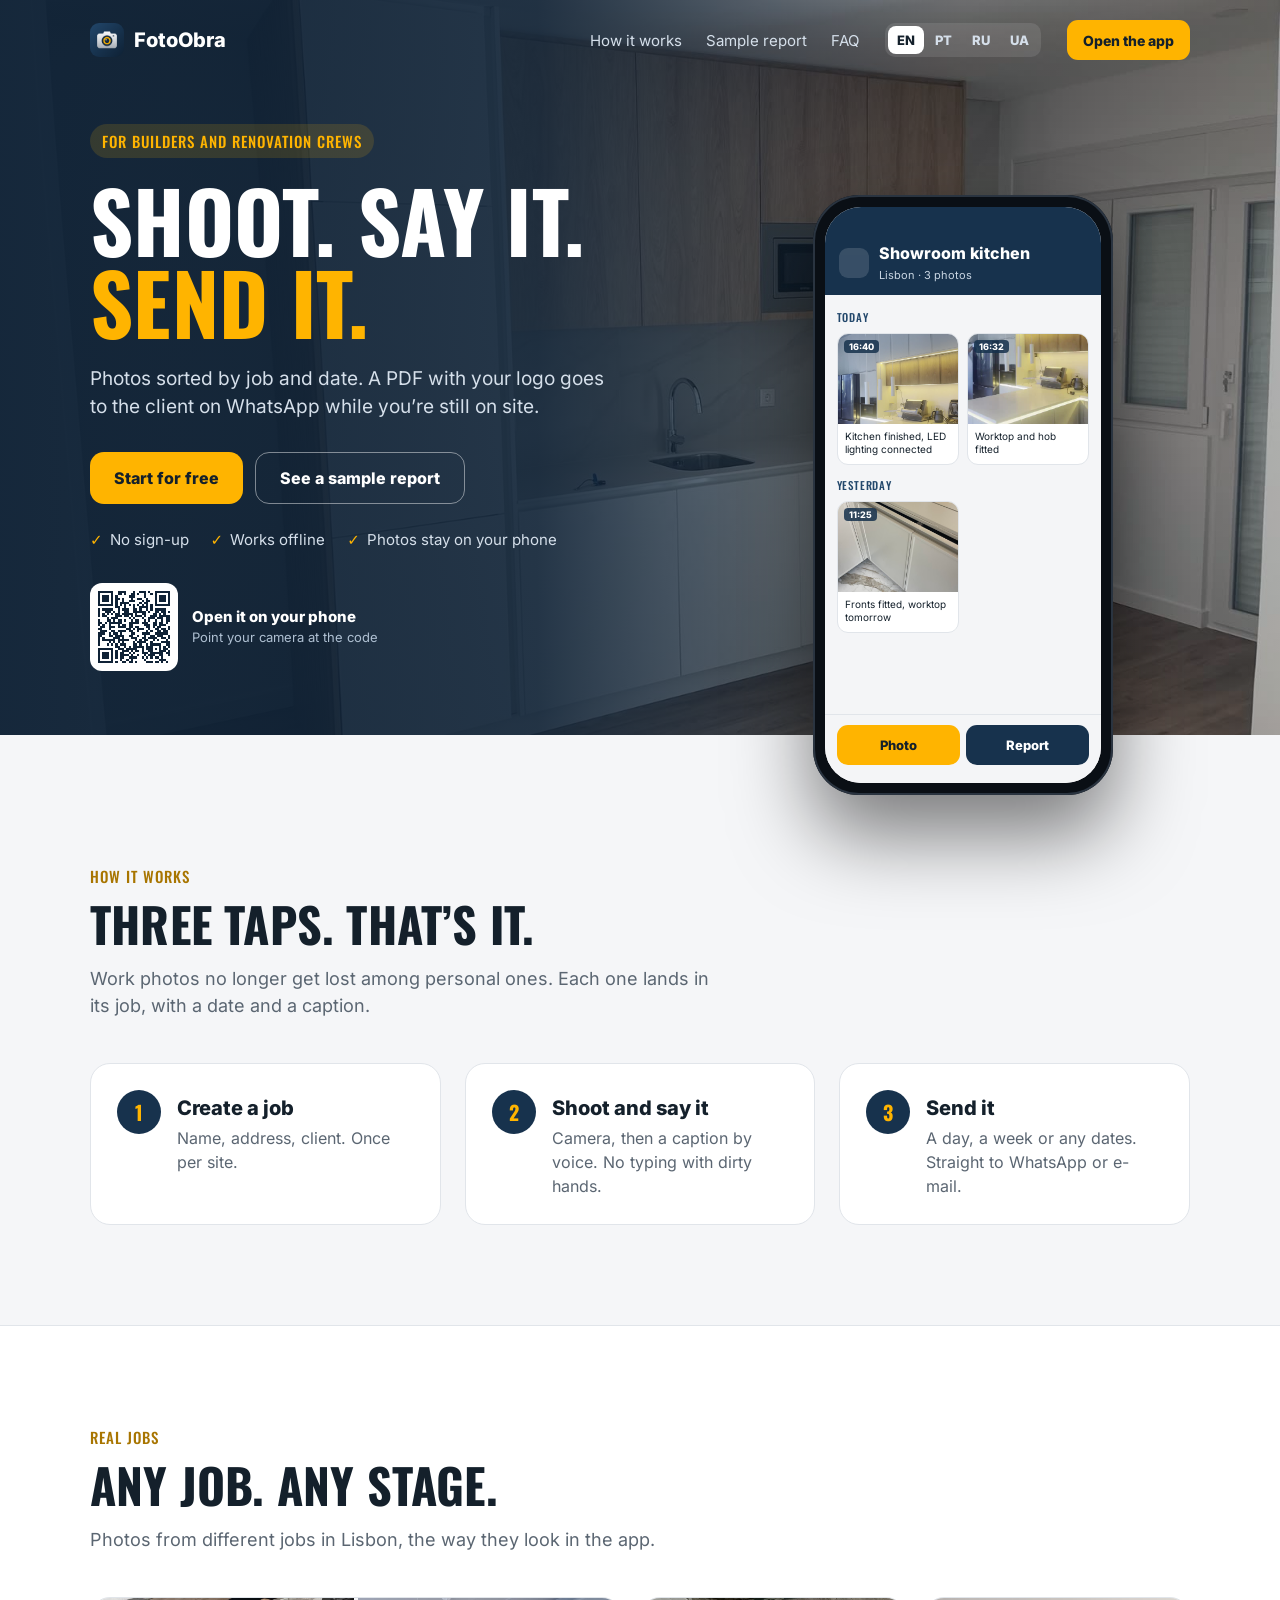
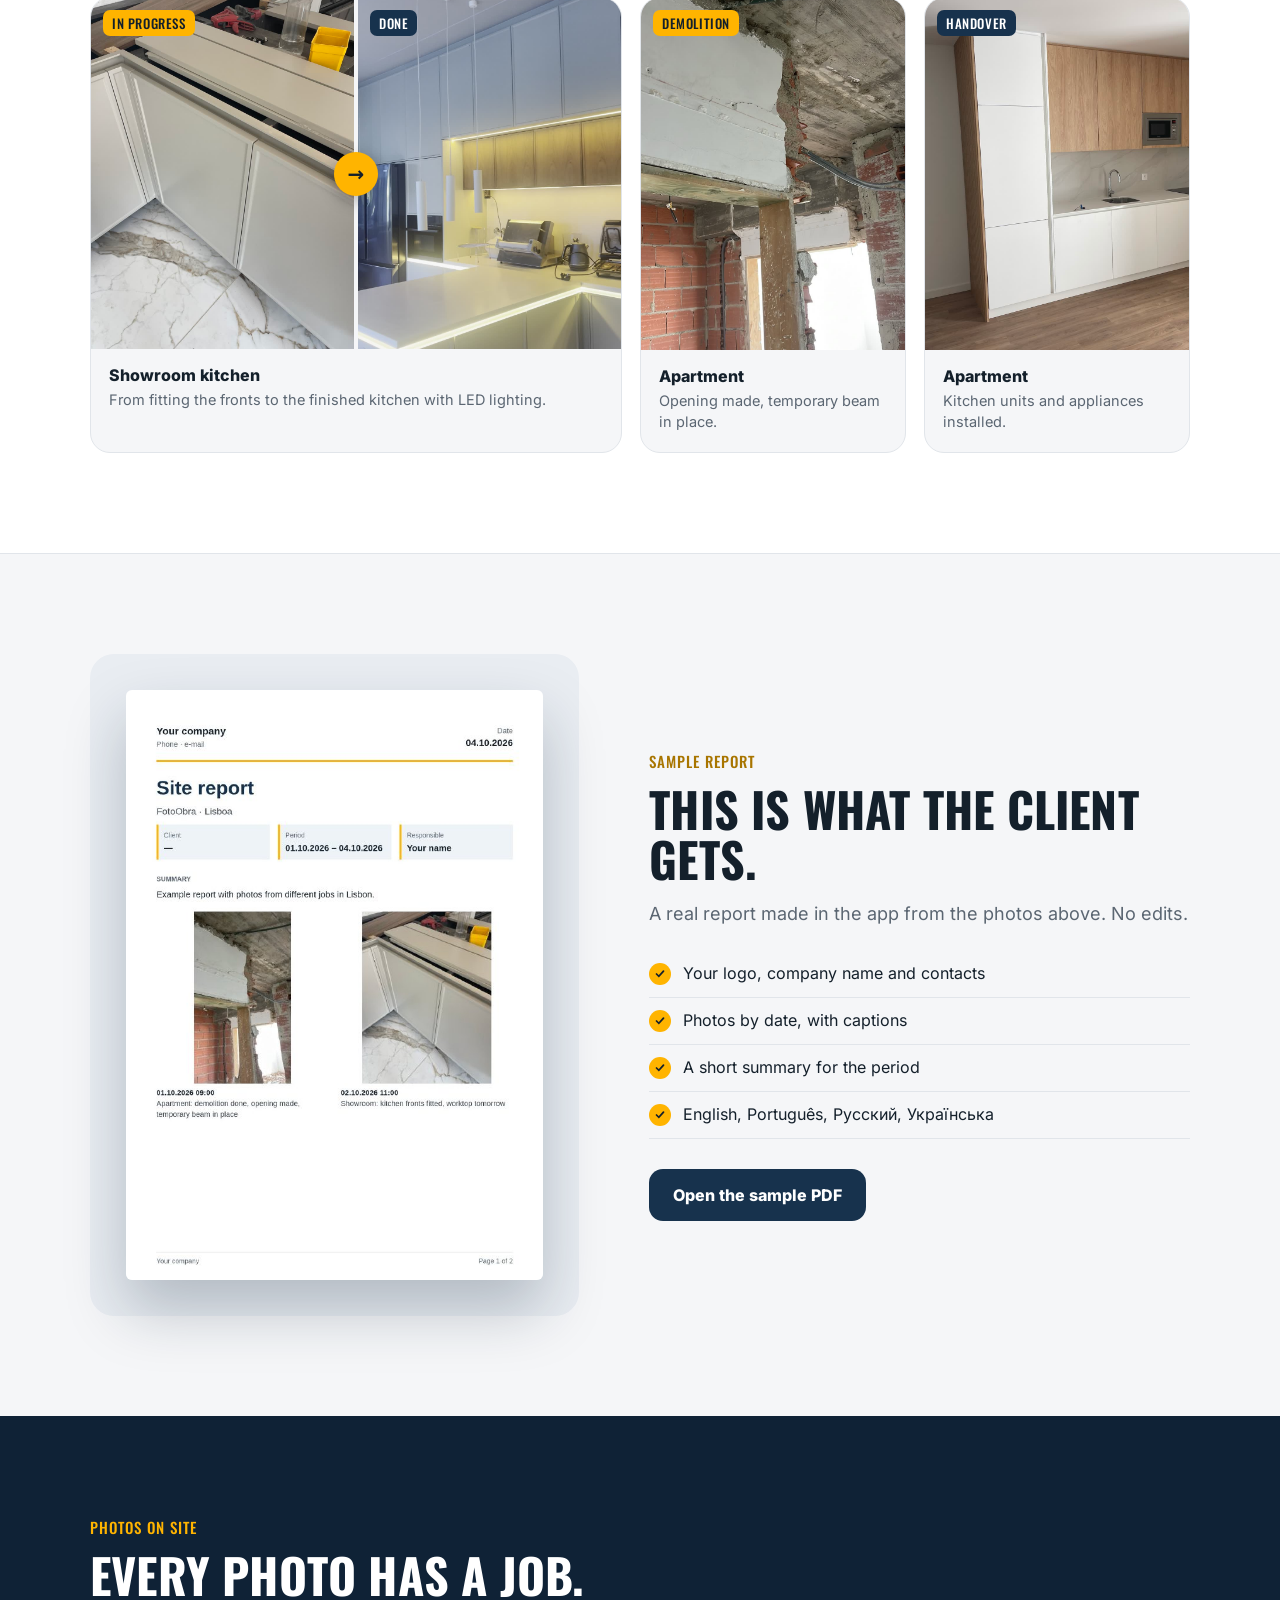
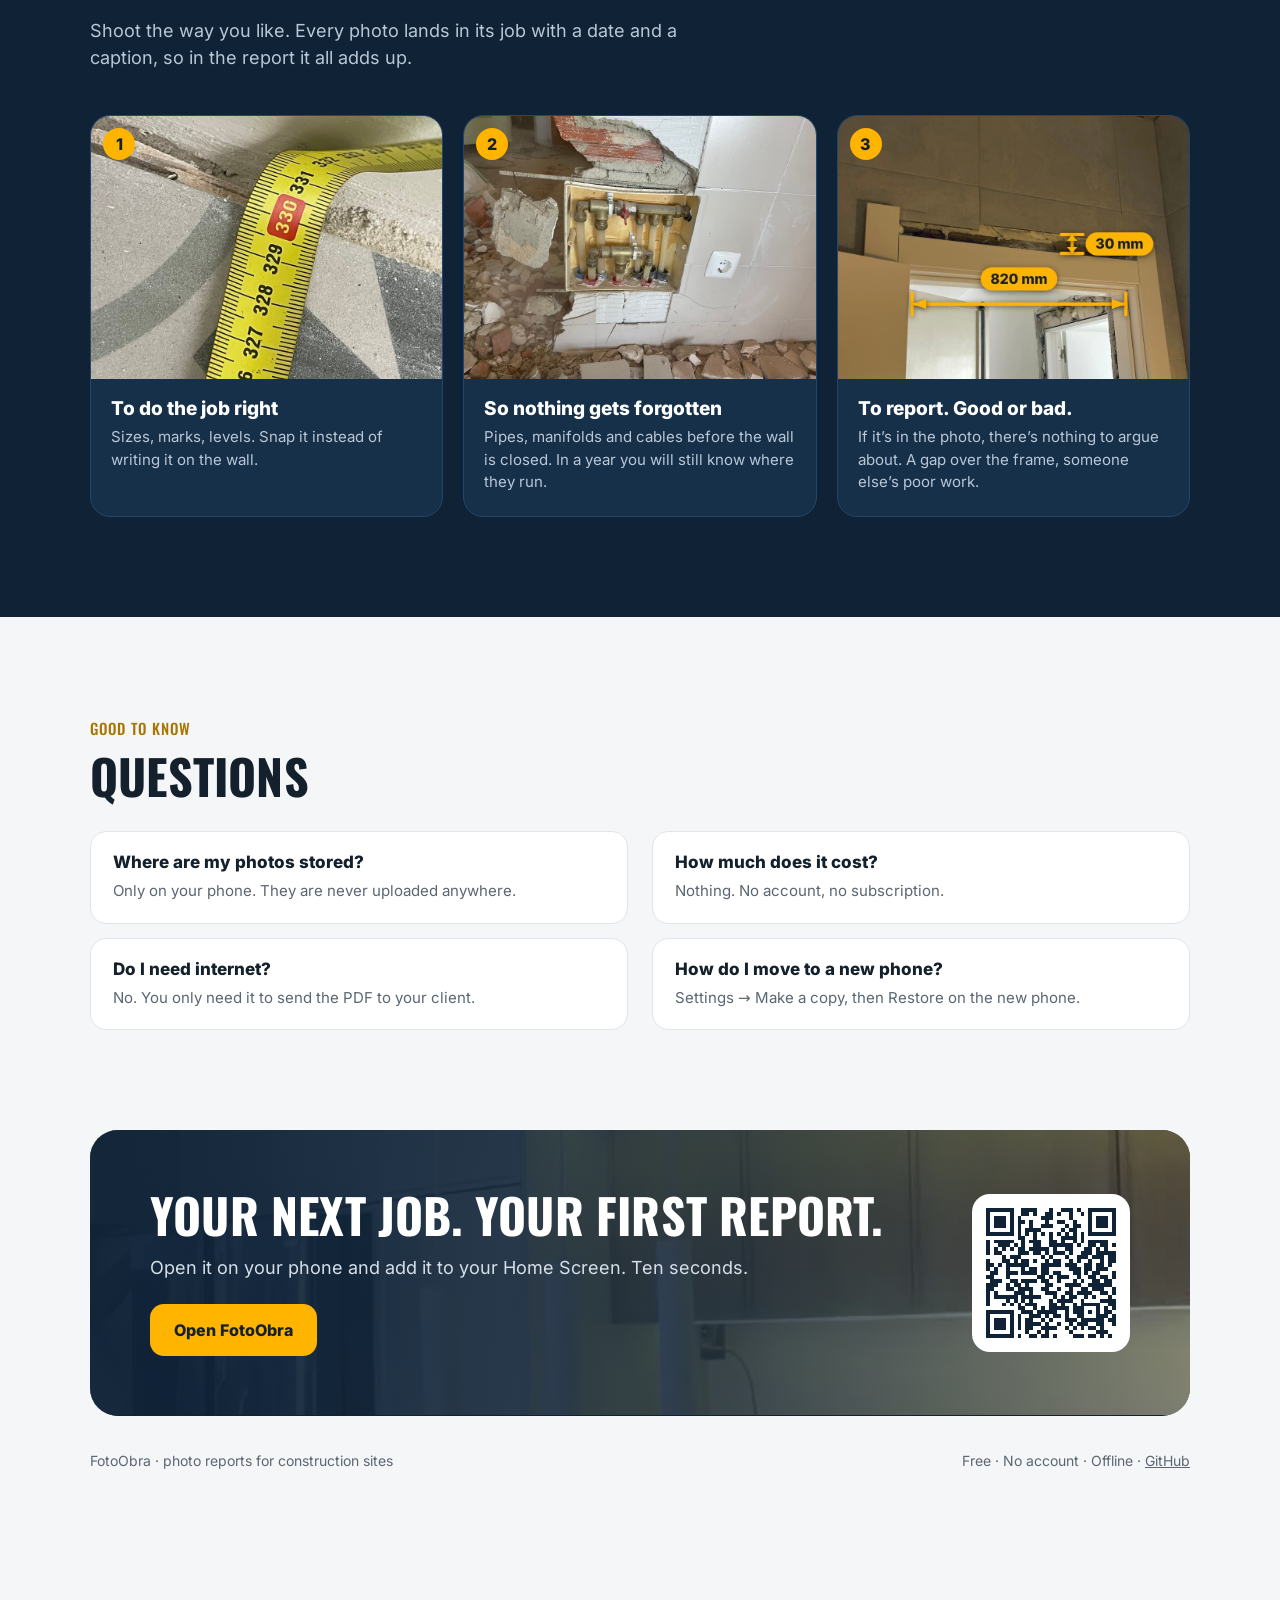
==== commit 64fb22a6: "Show dimension marks on the website and in the README" ====
--- a/index.html
+++ b/index.html
@@ -246,7 +246,7 @@
   <div class="pg">
     <div class="pc"><div class="im"><img src="assets/measure.jpg" alt="" loading="lazy"><span class="n">1</span></div><div class="t"><h3 data-t="p1h"></h3><p data-t="p1p"></p></div></div>
     <div class="pc"><div class="im"><img src="assets/hidden.jpg" alt="" loading="lazy"><span class="n">2</span></div><div class="t"><h3 data-t="p2h"></h3><p data-t="p2p"></p></div></div>
-    <div class="pc"><div class="im"><img src="assets/door.jpg" alt="" loading="lazy" style="object-position:50% 30%"><span class="n">3</span></div><div class="t"><h3 data-t="p3h"></h3><p data-t="p3p"></p></div></div>
+    <div class="pc"><div class="im"><img src="assets/door-marks.jpg" alt="" loading="lazy" style="object-position:50% 30%"><span class="n">3</span></div><div class="t"><h3 data-t="p3h"></h3><p data-t="p3p"></p></div></div>
   </div>
 </div></section>
 
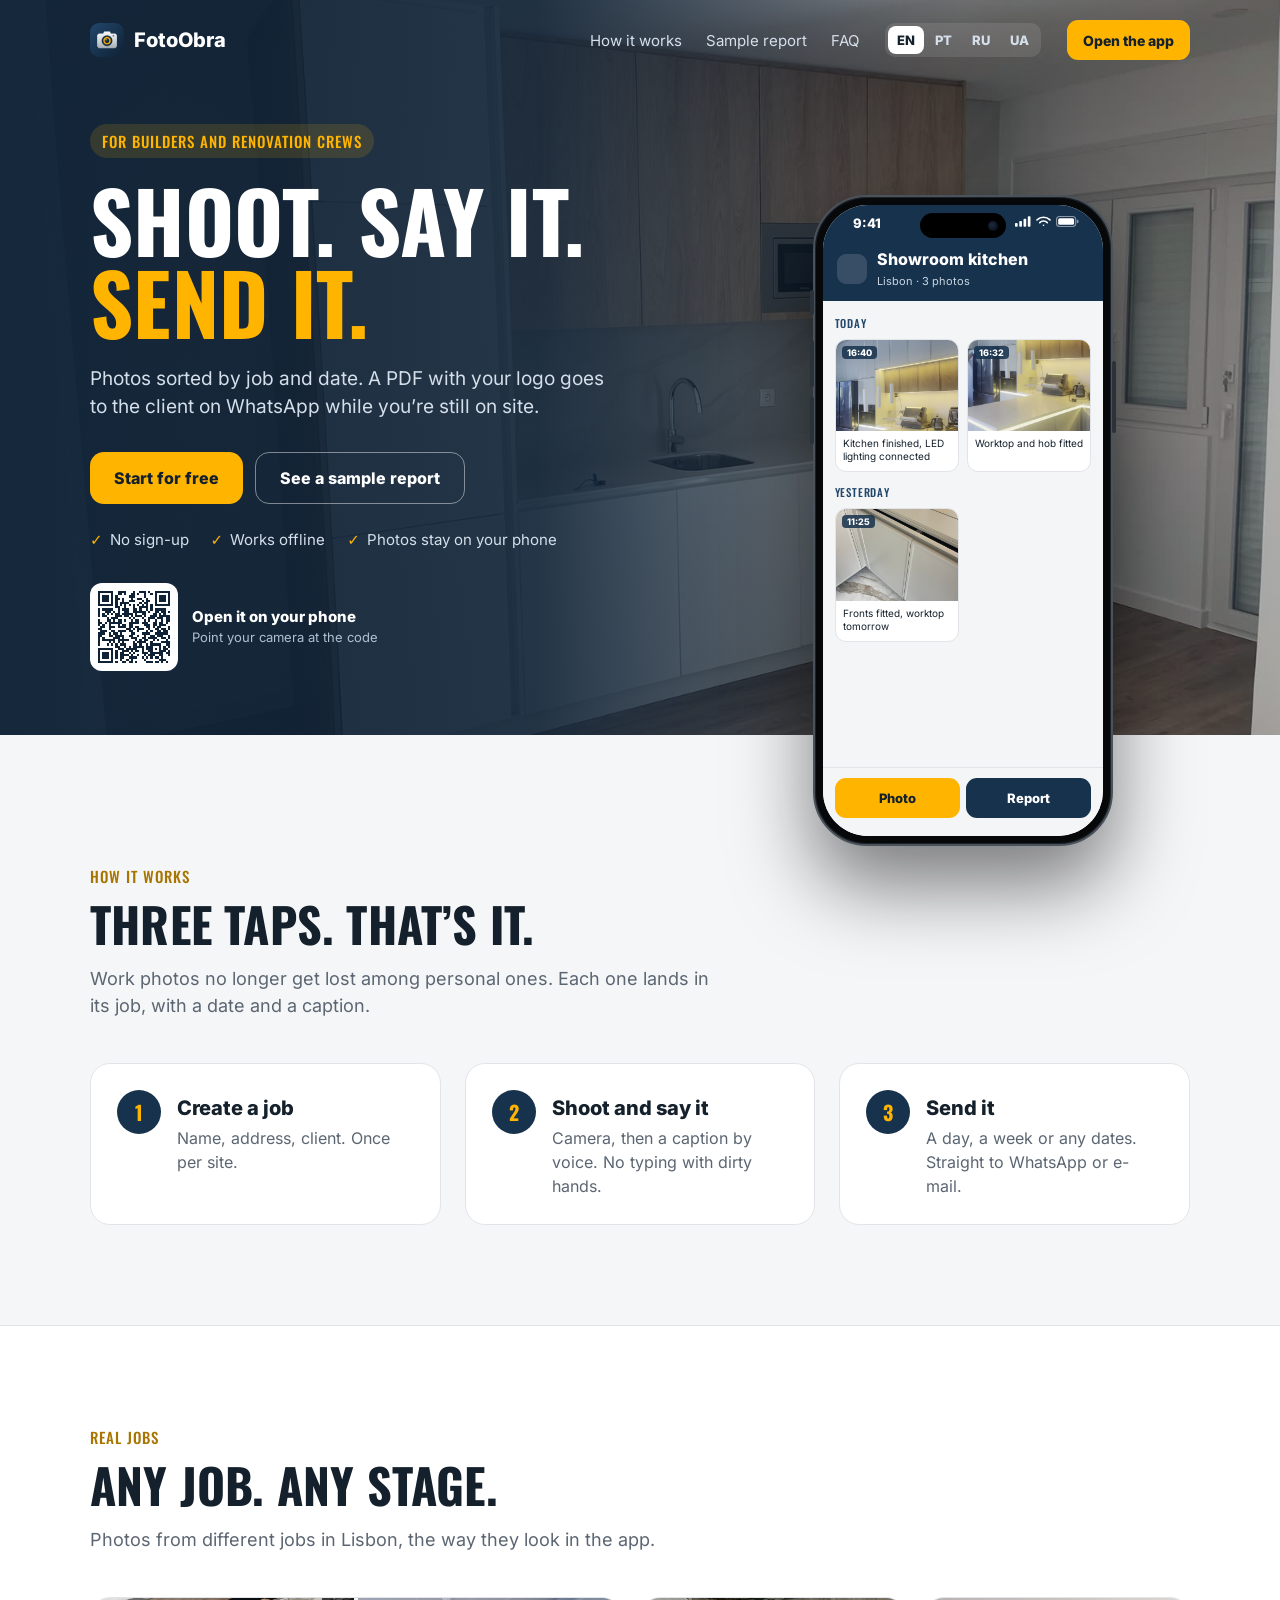
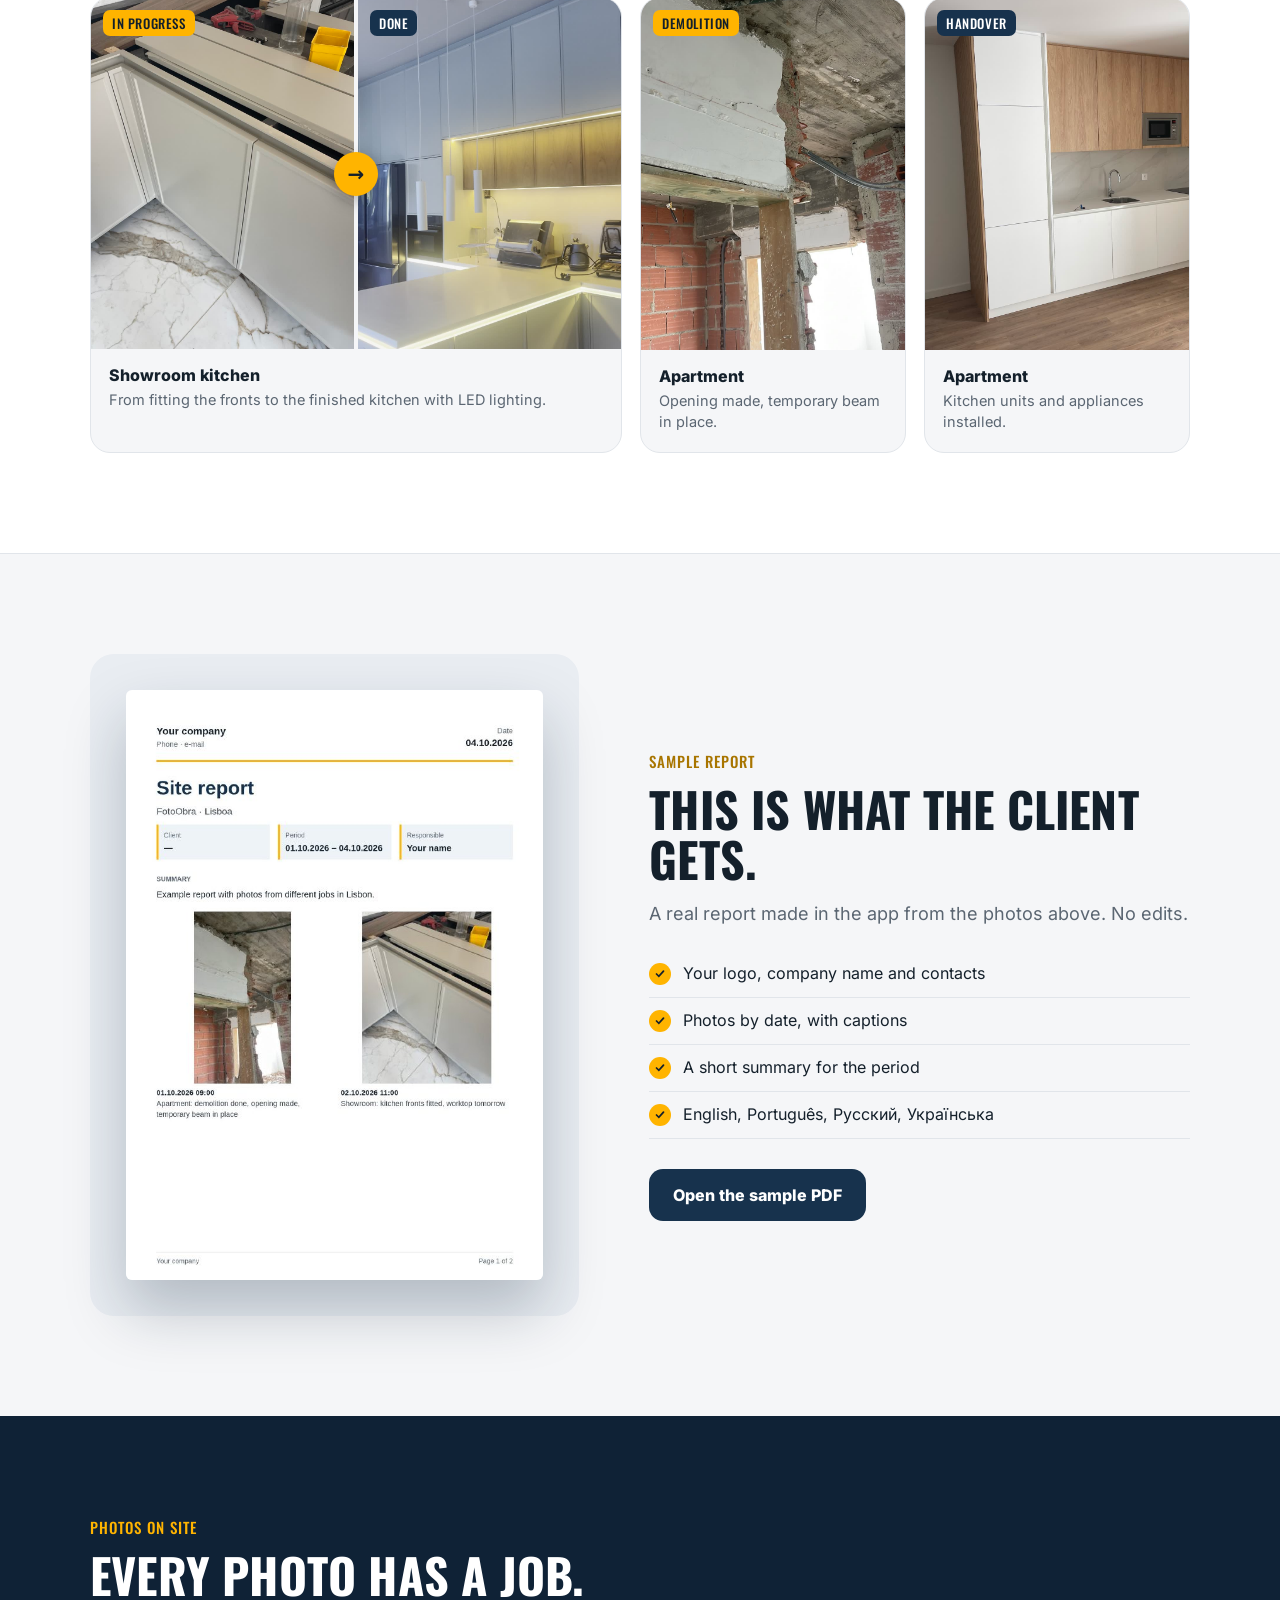
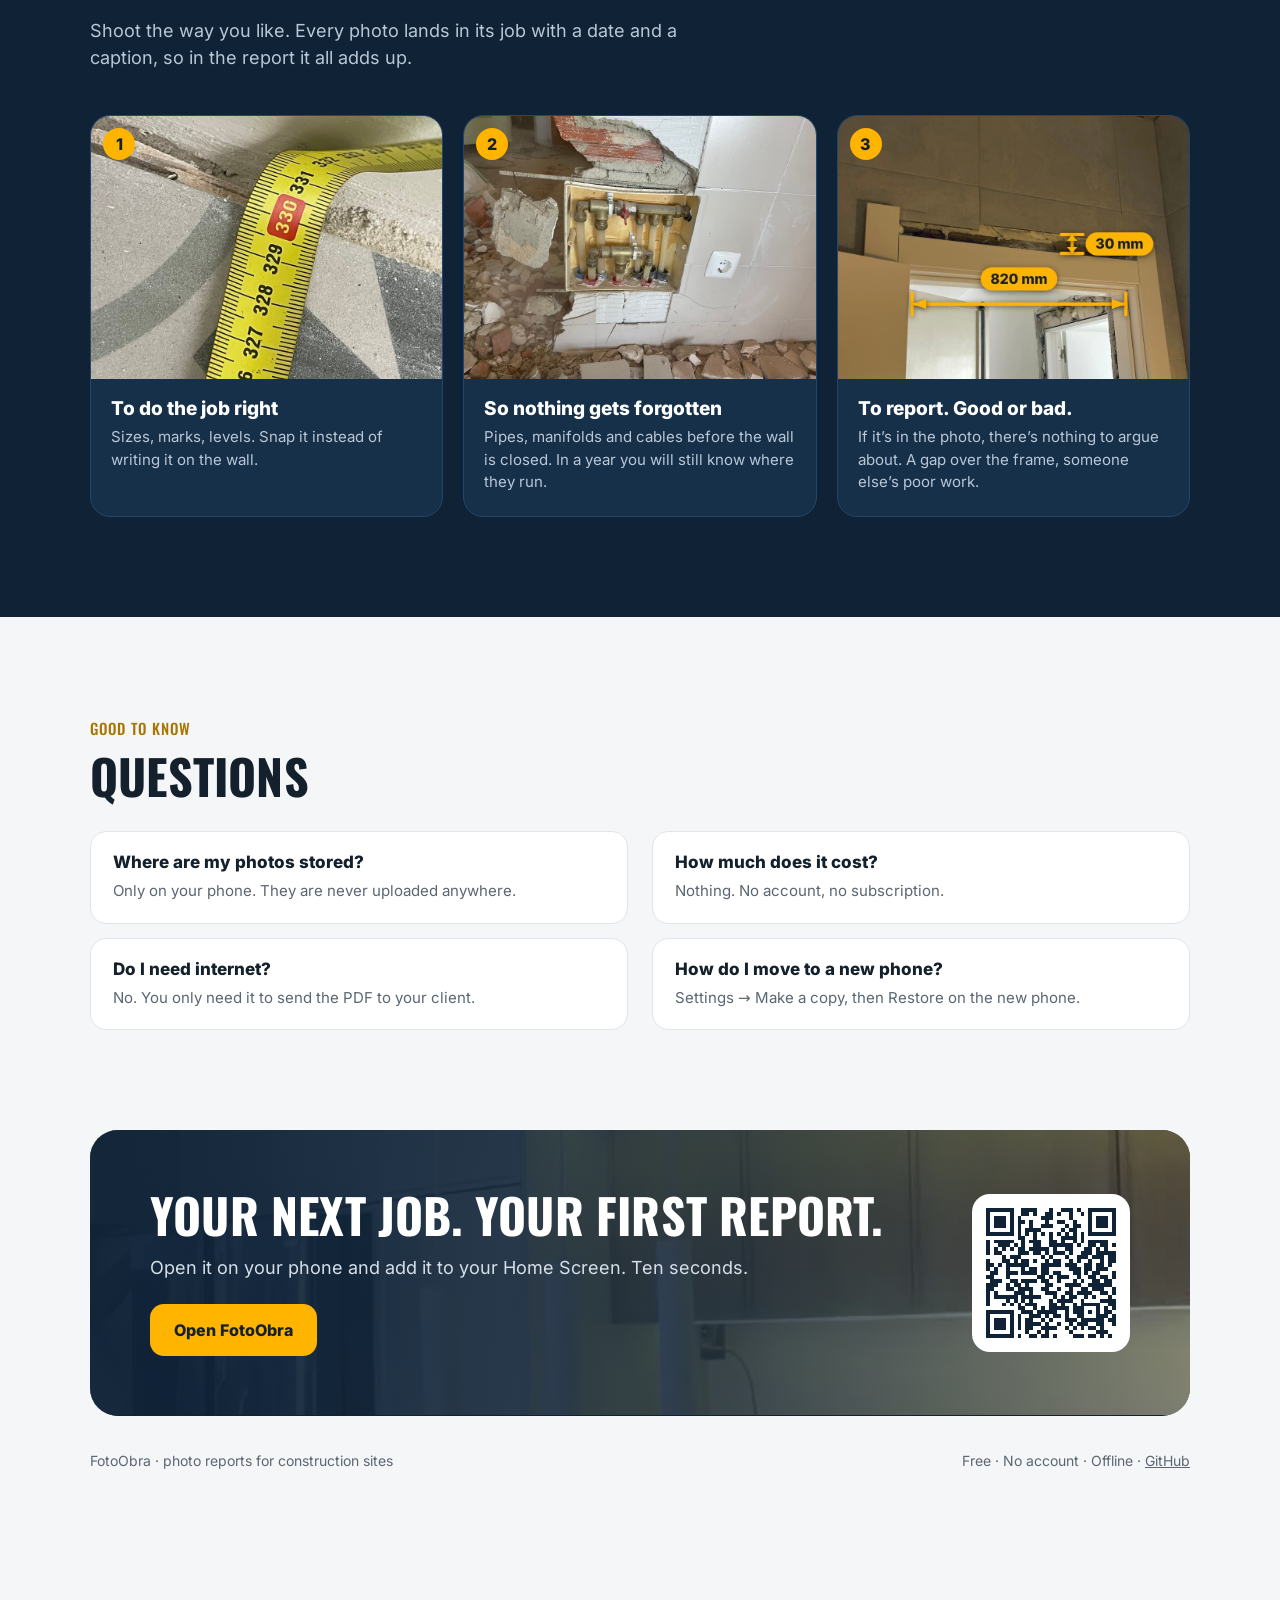
==== commit 3a617e07: "Site: same iPhone frame as the banners" ====
--- a/index.html
+++ b/index.html
@@ -60,9 +60,15 @@
 .qrline small{color:#AFC0D2;font-size:13px}
 
 /* phone with the app */
-.phone{width:300px;height:600px;margin:0 auto -60px;background:#0A0F15;border-radius:46px;padding:12px;box-shadow:0 40px 80px rgba(0,0,0,.5),inset 0 0 0 2px #2A3440;position:relative;z-index:2}
-.screen{width:100%;height:100%;border-radius:36px;overflow:hidden;background:#F4F5F7;color:var(--ink);position:relative}
-.at{background:var(--navy);color:#fff;padding:36px 14px 12px;display:flex;align-items:center;gap:10px}
+.phone{width:300px;height:651px;margin:0 auto -111px;background:#07080a;border:2px solid #4a525c;border-radius:54px;padding:8px;box-shadow:0 40px 80px rgba(0,0,0,.5),inset 0 0 0 1px #1d2228;position:relative;z-index:2}
+.screen{width:100%;height:100%;border-radius:45px;overflow:hidden;background:#F4F5F7;color:var(--ink);position:relative}
+.isl{position:absolute;left:50%;top:8px;transform:translateX(-50%);width:86px;height:25px;border-radius:13px;background:#000;z-index:4}
+.isl:after{content:"";position:absolute;right:8px;top:8px;width:10px;height:10px;border-radius:50%;background:radial-gradient(circle at 40% 40%,#1b2a44,#05070b)}
+.sb{position:absolute;left:0;right:0;top:0;height:34px;z-index:3;color:#fff;font:600 13px Inter,sans-serif}
+.sb b{position:absolute;left:30px;top:10px}
+.sb span{position:absolute;right:24px;top:11px;display:flex;gap:5px;align-items:center}
+.pb{position:absolute;width:4px;background:#2c323a;border-radius:2px}
+.at{background:var(--navy);color:#fff;padding:44px 14px 12px;display:flex;align-items:center;gap:10px}
 .at .bk{width:30px;height:30px;border-radius:9px;background:rgba(255,255,255,.14)}
 .at b{display:block;font-size:16px}
 .at small{font-size:11px;color:var(--soft)}
@@ -148,7 +154,7 @@
   .cta .btn{flex:1;padding:0 12px}
   .qrline{display:none}
   .ticks{gap:8px 16px;font-size:14px}
-  .phone{transform:scale(.8);transform-origin:top center;margin-bottom:-160px}
+  .phone{transform:scale(.8);transform-origin:top center;margin-bottom:-200px}
   section{padding:64px 0}
   h2{font-size:36px}
   .sub{font-size:16px;margin-bottom:28px}
@@ -186,7 +192,7 @@
       <div class="ticks"><span data-t="t1"></span><span data-t="t2"></span><span data-t="t3"></span></div>
       <div class="qrline"><div class="q"><img src="assets/qr-app.svg" alt=""></div><div><b data-t="qrTitle"></b><small data-t="qrSub"></small></div></div>
     </div>
-    <div><div class="phone" aria-hidden="true"><div class="screen">
+    <div><div class="phone" aria-hidden="true"><i class="pb" style="left:-5px;top:93px;height:25px"></i><i class="pb" style="left:-5px;top:143px;height:47px"></i><i class="pb" style="left:-5px;top:200px;height:47px"></i><i class="pb" style="right:-5px;top:164px;height:72px"></i><div class="screen"><div class="isl"></div><div class="sb"><b>9:41</b><span><svg width="16" height="11" viewBox="0 0 30 20" fill="#fff"><rect x="0" y="13" width="5" height="7" rx="1.5"/><rect x="8" y="9" width="5" height="11" rx="1.5"/><rect x="16" y="5" width="5" height="15" rx="1.5"/><rect x="24" y="0" width="5" height="20" rx="1.5"/></svg><svg width="15" height="11" viewBox="0 0 28 20" fill="none" stroke="#fff" stroke-width="3" stroke-linecap="round"><path d="M2 7a17 17 0 0 1 24 0"/><path d="M7 12a10 10 0 0 1 14 0"/><circle cx="14" cy="17" r="1.5" fill="#fff" stroke="none"/></svg><svg width="23" height="11" viewBox="0 0 42 20"><rect x="1" y="1" width="35" height="18" rx="5.5" fill="none" stroke="#fff" stroke-opacity=".5" stroke-width="2"/><rect x="4" y="4" width="29" height="12" rx="3" fill="#fff"/><rect x="38" y="7" width="3" height="6" rx="1.5" fill="#fff" fill-opacity=".5"/></svg></span></div>
       <div class="at"><div class="bk"></div><div><b data-t="mockJob"></b><small data-t="mockSub"></small></div></div>
       <div class="feed">
         <div class="day" data-t="today"></div>
